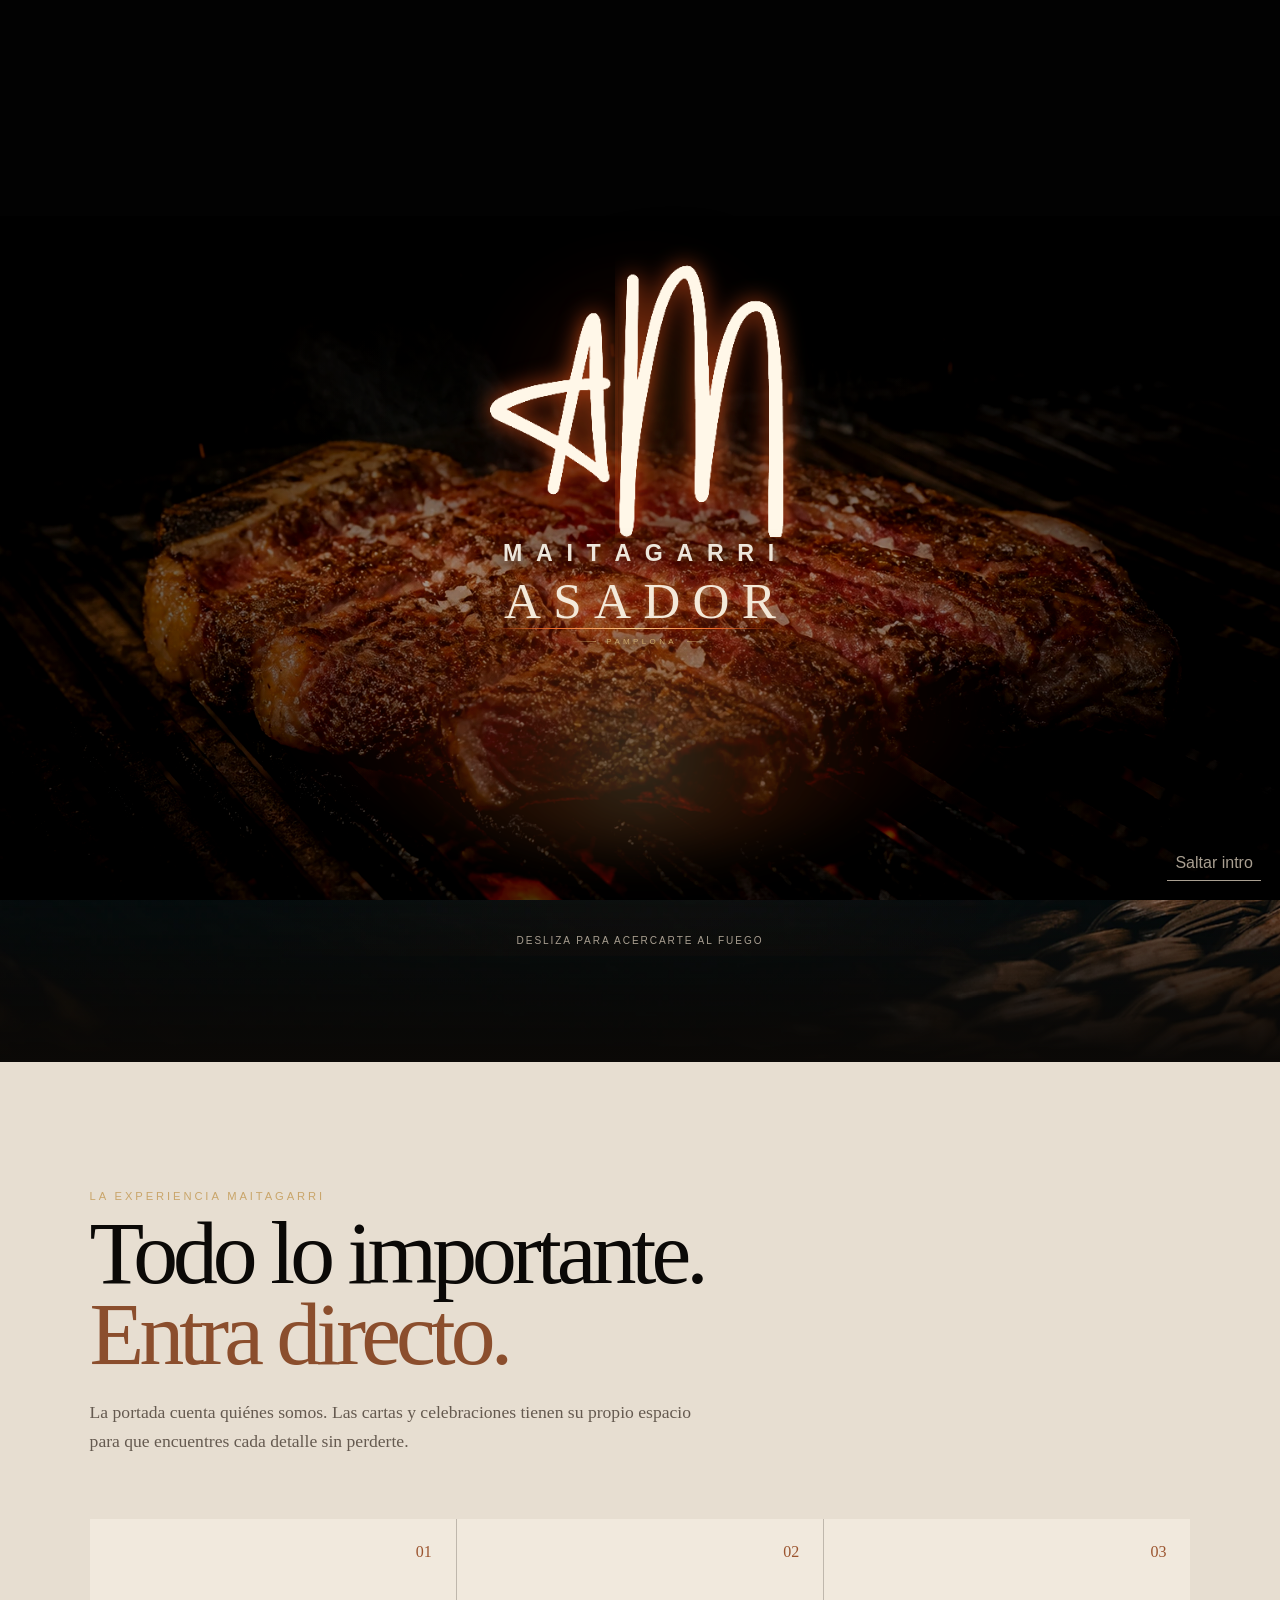
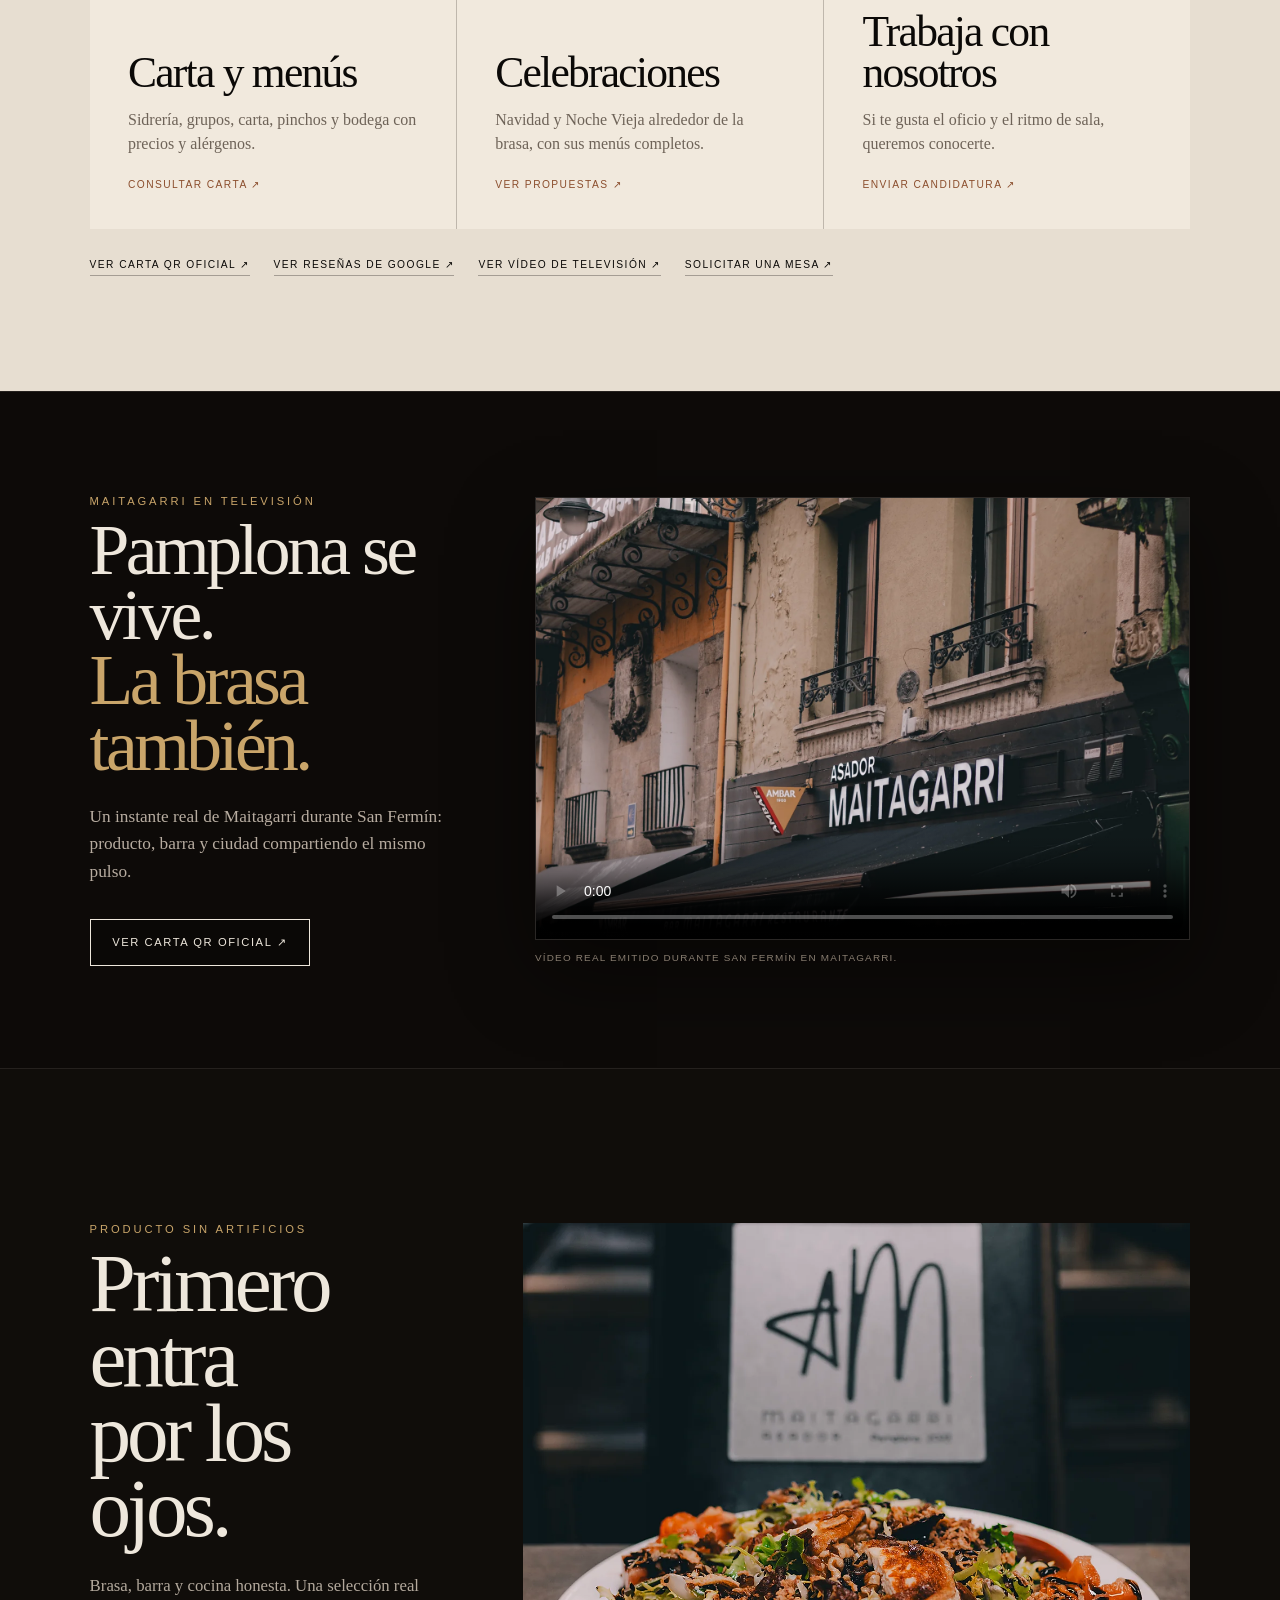
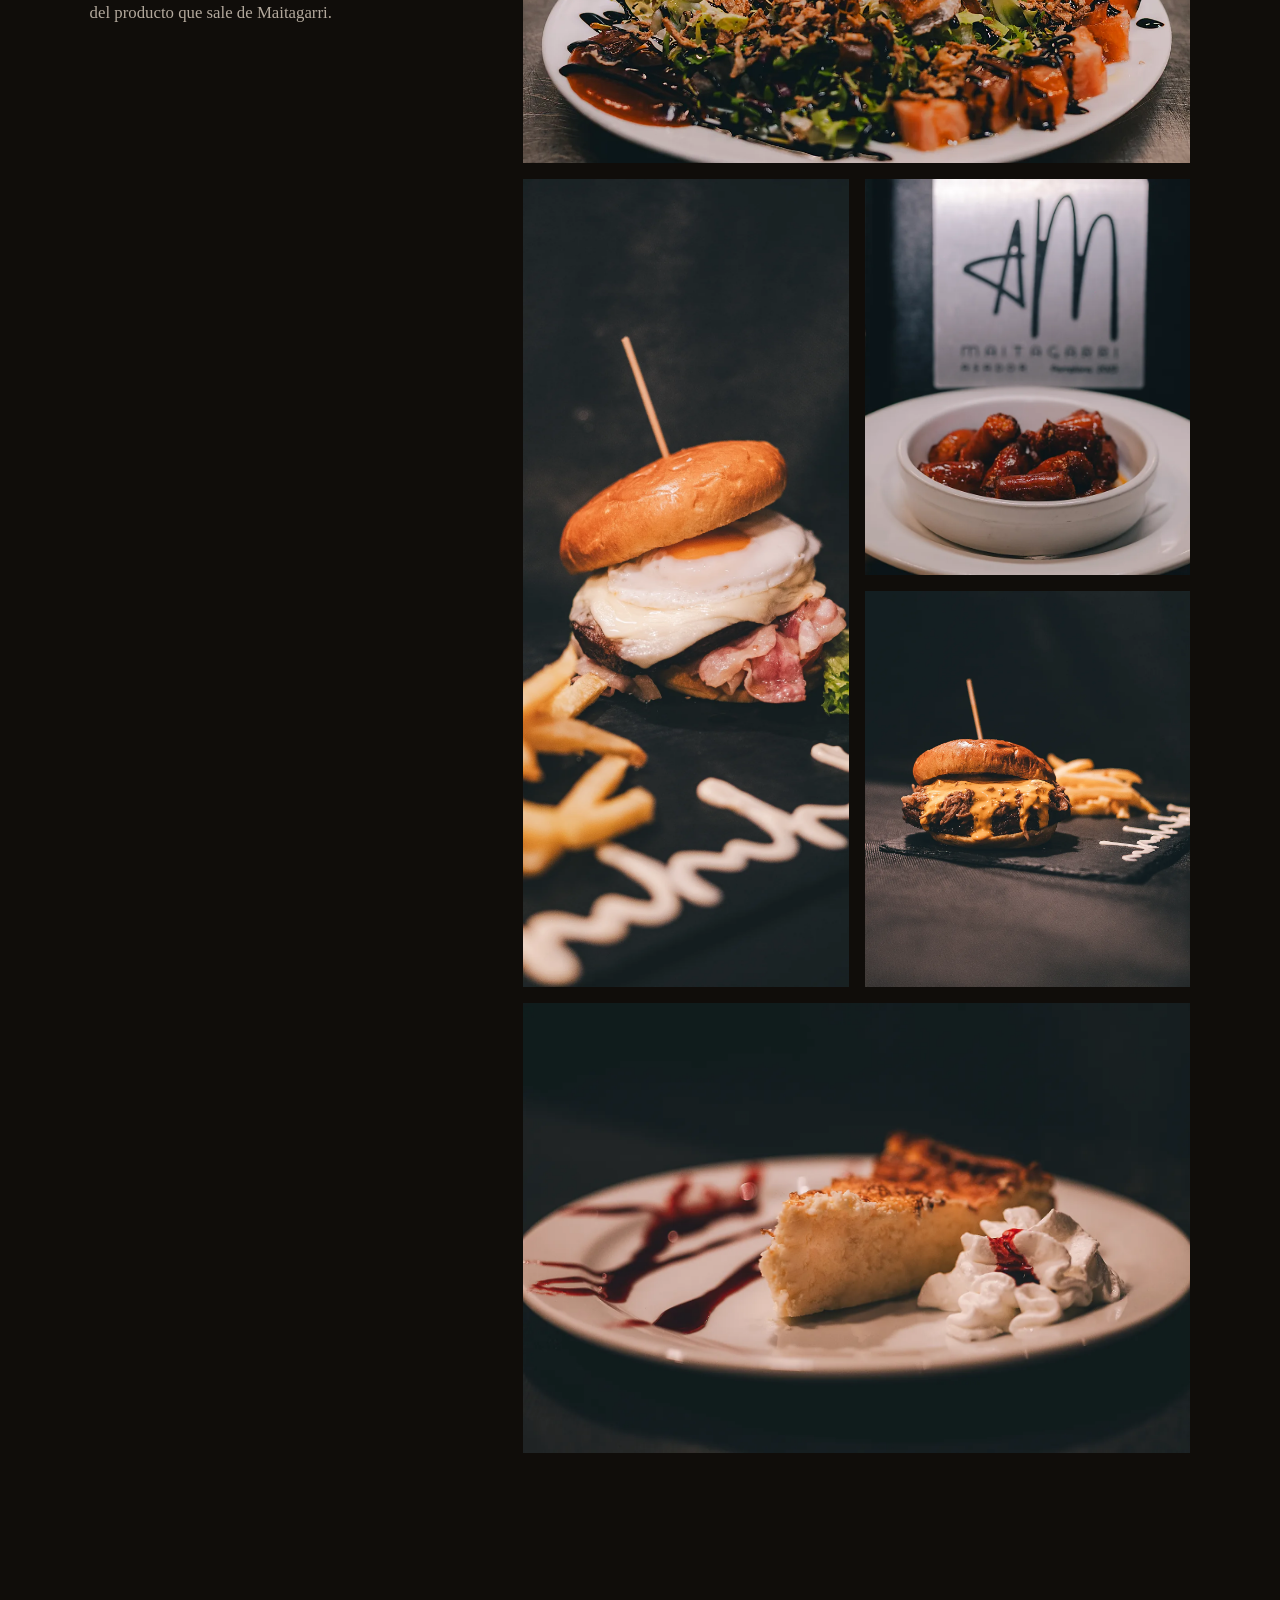
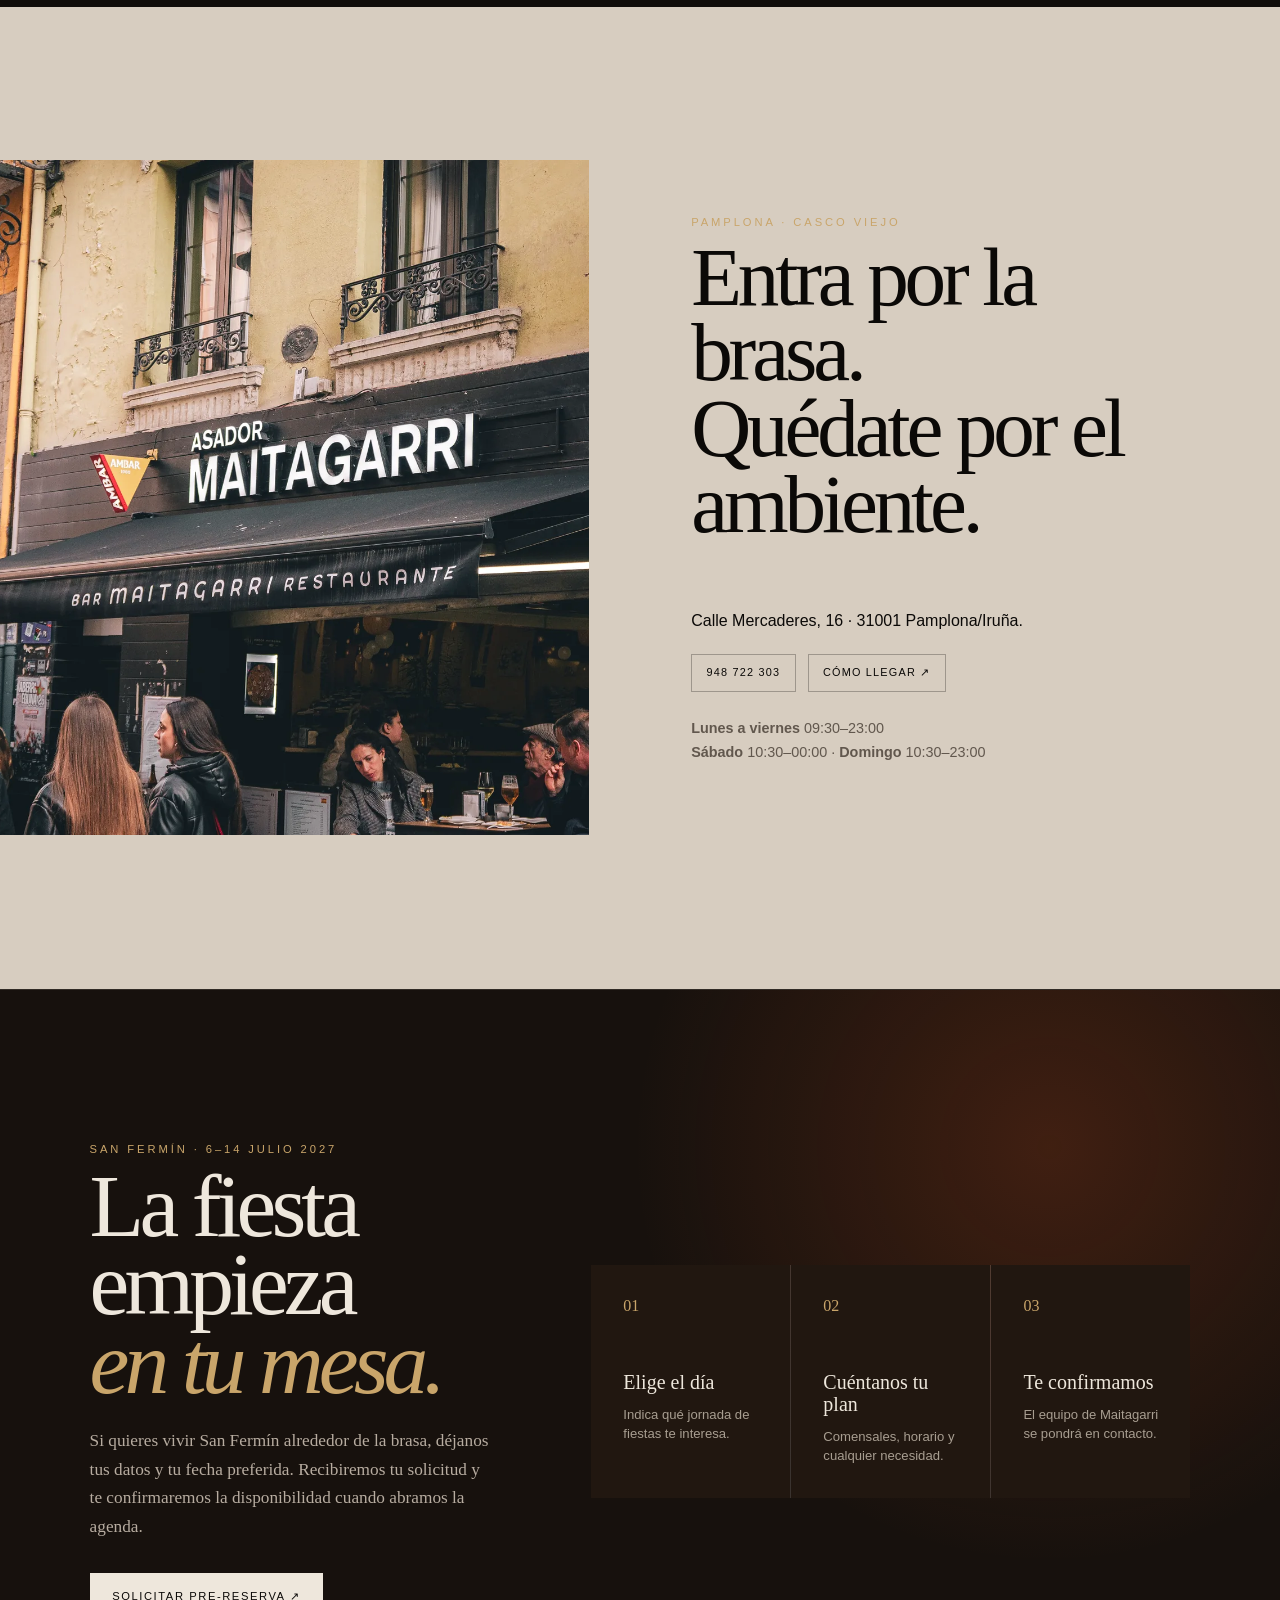
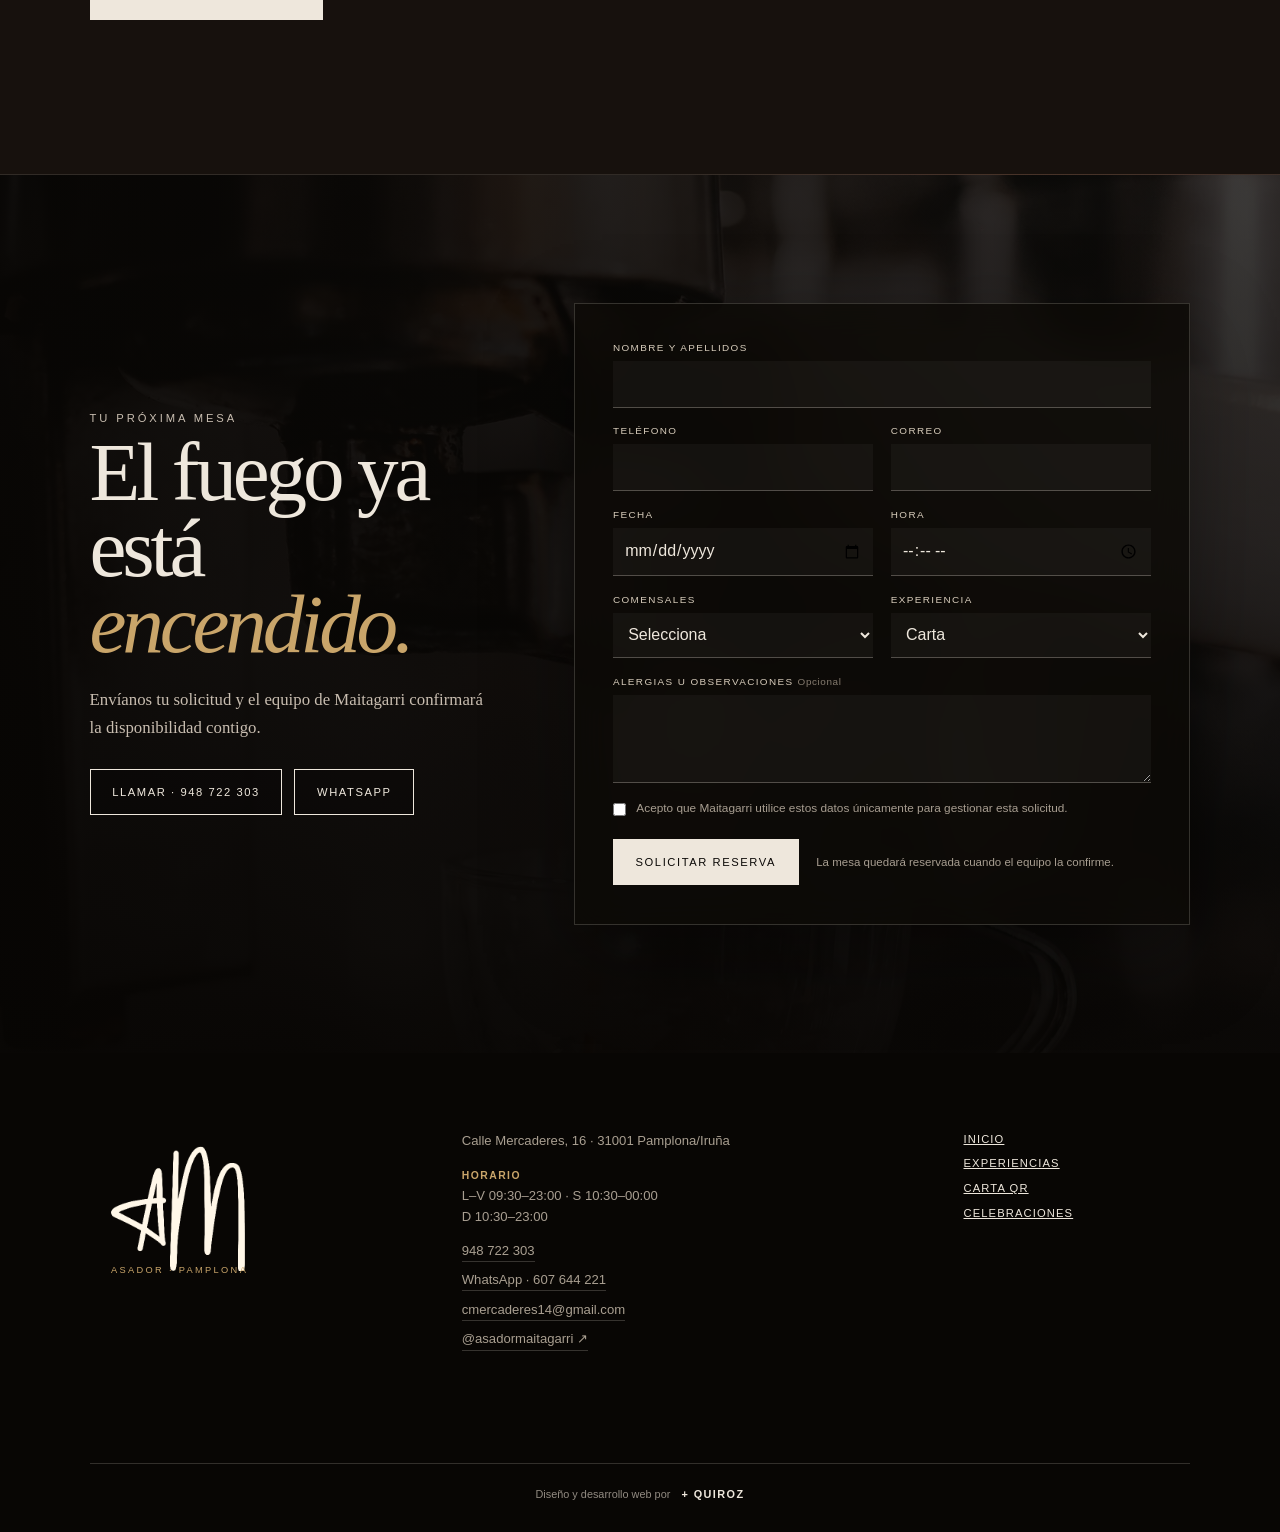
==== index.html @ 5273802a "Reordenar galeria de platos para abrir con ensalada" ====
<!doctype html>
<html lang="es">
<head>
  <meta charset="UTF-8">
  <meta name="viewport" content="width=device-width, initial-scale=1.0">
  <meta name="theme-color" content="#0b0907">
  <meta name="description" content="Maitagarri Asador en Pamplona. Fuego, producto, pinchos y ambiente en una experiencia gastronómica auténtica.">
  <meta name="robots" content="index,follow">
  <meta property="og:type" content="website">
  <meta property="og:title" content="Maitagarri Asador | Fuego y producto en Pamplona">
  <meta property="og:description" content="Fuego. Producto. Maitagarri.">
  <meta property="og:url" content="https://melodic-croquembouche-19fdee.netlify.app/">
  <meta property="og:image" content="https://melodic-croquembouche-19fdee.netlify.app/assets/web/hero-chuleton-real.webp">
  <meta property="og:image:alt" content="Chuletón de Maitagarri sobre parrilla de carbón">
  <meta property="og:locale" content="es_ES">
  <meta name="twitter:card" content="summary_large_image">
  <meta name="twitter:title" content="Maitagarri Asador | Fuego y producto en Pamplona">
  <meta name="twitter:description" content="Asador Maitagarri en Pamplona: carne a la brasa, pinchos, carta y reservas.">
  <meta name="twitter:image" content="https://melodic-croquembouche-19fdee.netlify.app/assets/web/hero-chuleton-real.webp">
  <link rel="canonical" href="https://melodic-croquembouche-19fdee.netlify.app/">
  <title>Maitagarri Asador | Fuego y producto en Pamplona</title>
  <link rel="icon" href="assets/brand/maitagarri-am-original.png" type="image/png">
  <link rel="preload" href="assets/web/hero-chuleton-real.webp" as="image" type="image/webp" fetchpriority="high">
  <link rel="stylesheet" href="styles.css?v=26">
  <script type="application/ld+json">
  {"@context":"https://schema.org","@graph":[
    {"@type":"Restaurant","@id":"https://melodic-croquembouche-19fdee.netlify.app/#restaurant","name":"Asador Maitagarri","alternateName":"Maitagarri","image":["https://melodic-croquembouche-19fdee.netlify.app/assets/web/hero-chuleton-real.webp","https://melodic-croquembouche-19fdee.netlify.app/assets/web/fachada.webp"],"url":"https://melodic-croquembouche-19fdee.netlify.app/","telephone":"+34948722303","email":"cmercaderes14@gmail.com","priceRange":"€€","servesCuisine":["Cocina a la brasa","Cocina navarra","Pinchos","Tapas y raciones"],"menu":"https://melodic-croquembouche-19fdee.netlify.app/carta.html","address":{"@type":"PostalAddress","streetAddress":"Calle Mercaderes, 16","postalCode":"31001","addressLocality":"Pamplona","addressRegion":"Navarra","addressCountry":"ES"},"geo":{"@type":"GeoCoordinates","latitude":42.81865,"longitude":-1.64277},"hasMap":"https://www.google.com/maps/search/?api=1&query=Asador+Maitagarri+Calle+Mercaderes+16+Pamplona","sameAs":["https://www.instagram.com/asadormaitagarri/","https://www.google.com/maps/search/?api=1&query=Asador+Maitagarri+Calle+Mercaderes+16+Pamplona"],"openingHoursSpecification":[{"@type":"OpeningHoursSpecification","dayOfWeek":["Monday","Tuesday","Wednesday","Thursday","Friday"],"opens":"09:30","closes":"23:00"},{"@type":"OpeningHoursSpecification","dayOfWeek":"Saturday","opens":"10:30","closes":"00:00"},{"@type":"OpeningHoursSpecification","dayOfWeek":"Sunday","opens":"10:30","closes":"23:00"}]},
    {"@type":"WebSite","@id":"https://melodic-croquembouche-19fdee.netlify.app/#website","url":"https://melodic-croquembouche-19fdee.netlify.app/","name":"Maitagarri Asador","inLanguage":"es-ES","publisher":{"@id":"https://melodic-croquembouche-19fdee.netlify.app/#restaurant"}}
  ]}
  </script>
</head>
<body>
  <a class="skip-link" href="#contenido">Saltar al contenido</a>
  <div class="intro" aria-label="Introducción de Maitagarri">
    <div class="intro-grill-photo" aria-hidden="true"></div><div class="intro-heat" aria-hidden="true"></div><div class="intro-smoke" aria-hidden="true"></div><div class="intro-sparks" aria-hidden="true"></div>
    <div class="intro-fire" aria-hidden="true"><i></i><i></i><i></i><i></i><i></i></div>
    <div class="intro-brand" aria-hidden="true">
      <div class="intro-letter-stage"><img class="intro-letter intro-letter-a" src="assets/brand/maitagarri-a-original.png?v=3" alt="" width="176" height="336"><img class="intro-letter intro-letter-m" src="assets/brand/maitagarri-m-original.png?v=3" alt="" width="232" height="360"><span class="intro-letter-glow"></span></div>
      <div class="intro-independent-word"><span>M</span><span>A</span><span>I</span><span>T</span><span>A</span><span>G</span><span>A</span><span>R</span><span>R</span><span>I</span></div>
      <div class="intro-asador-lockup"><strong>ASADOR</strong><span><i></i>PAMPLONA<i></i></span></div>
    </div>
    <button class="intro-skip" type="button">Saltar intro</button>
  </div>
  <header class="site-header">
    <a class="brand" href="#inicio" aria-label="Maitagarri Asador, volver al inicio"><span class="brand-signature"><img src="assets/brand/maitagarri-am-original.png?v=3" alt="Maitagarri"><small>ASADOR · PAMPLONA</small></span></a>
    <button class="menu-toggle" type="button" aria-expanded="false" aria-controls="nav">Menú</button>
    <nav id="nav" aria-label="Navegación principal">
      <a href="#experiencias">Experiencias</a><a href="carta.html">Carta</a><a href="celebraciones.html">Celebraciones</a><a href="trabaja-con-nosotros.html">Trabaja con nosotros</a><a class="nav-cta" href="#reserva">Reservar</a>
    </nav>
  </header>
  <main id="contenido">
    <section class="hero" id="inicio" aria-labelledby="hero-title">
      <div class="hero-atmosphere" data-depth="1"></div><div class="embers" aria-hidden="true"></div>
      <div class="hero-scene" data-depth="2"><img src="assets/web/hero-chuleton-real.webp" alt="Chuletón real de Maitagarri servido con patatas" width="2400" height="1600" fetchpriority="high"></div>
      <canvas class="fire-canvas" aria-hidden="true"></canvas><div class="heat-haze" aria-hidden="true"></div>
      <div class="smoke smoke-back" aria-hidden="true"></div>
      <div class="hero-copy"><p class="eyebrow">Asador · Pamplona</p><h1 id="hero-title">Asador Maitagarri.<br><em>Fuego y producto.</em></h1><p class="hero-description">Carne a la brasa, pinchos y producto navarro en el Casco Viejo de Pamplona.</p><div class="hero-actions"><a class="button button-solid" href="#experiencias">Ver experiencias</a><a class="button button-ghost" href="#reserva">Reservar</a></div></div>
      <p class="scroll-cue">Desliza para acercarte al fuego</p>
    </section>


    <section class="experience-hub section" id="experiencias" aria-labelledby="experiences-title"><div class="section-heading"><p class="kicker">La experiencia Maitagarri</p><h2 id="experiences-title">Todo lo importante.<br><span>Entra directo.</span></h2><p>La portada cuenta quiénes somos. Las cartas y celebraciones tienen su propio espacio para que encuentres cada detalle sin perderte.</p></div><div class="hub-grid"><a class="hub-card" href="carta.html"><span class="hub-number">01</span><h3>Carta y menús</h3><p>Sidrería, grupos, carta, pinchos y bodega con precios y alérgenos.</p><span class="hub-link">Consultar carta ↗</span></a><a class="hub-card" id="celebraciones" href="celebraciones.html"><span class="hub-number">02</span><h3>Celebraciones</h3><p>Navidad y Noche Vieja alrededor de la brasa, con sus menús completos.</p><span class="hub-link">Ver propuestas ↗</span></a><a class="hub-card" href="trabaja-con-nosotros.html"><span class="hub-number">03</span><h3>Trabaja con nosotros</h3><p>Si te gusta el oficio y el ritmo de sala, queremos conocerte.</p><span class="hub-link">Enviar candidatura ↗</span></a></div><div class="hub-foot"><a href="https://quirozstudio.github.io/maitagarri.sanfermin/#menu" target="_blank" rel="noopener noreferrer">Ver carta QR oficial ↗</a><a href="https://www.google.com/search?q=Asador+Maitagarri+Pamplona+rese%C3%B1as" target="_blank" rel="noopener noreferrer">Ver reseñas de Google ↗</a><a href="#television">Ver vídeo de televisión ↗</a><a href="#reserva">Solicitar una mesa ↗</a></div></section>

    <section class="sanfermin-film compact-film section" id="television" aria-labelledby="film-title"><div class="film-copy"><p class="kicker">Maitagarri en televisión</p><h2 id="film-title">Pamplona se vive.<br><span>La brasa también.</span></h2><p>Un instante real de Maitagarri durante San Fermín: producto, barra y ciudad compartiendo el mismo pulso.</p><a class="button button-ghost" href="https://quirozstudio.github.io/maitagarri.sanfermin/#menu" target="_blank" rel="noopener noreferrer">Ver carta QR oficial ↗</a></div><figure class="film-frame"><video controls playsinline preload="metadata" poster="assets/web/maitagarri-sign.webp"><source src="assets/video/san-fermin-ambiente.mp4" type="video/mp4">Tu navegador no puede reproducir este vídeo.</video><figcaption>Vídeo real emitido durante San Fermín en Maitagarri.</figcaption></figure></section>

    <section class="product-story section" aria-labelledby="product-title"><div class="product-story-heading"><p class="kicker">Producto sin artificios</p><h2 id="product-title">Primero entra<br>por los ojos.</h2><p>Brasa, barra y cocina honesta. Una selección real del producto que sale de Maitagarri.</p></div><div class="product-mosaic"><figure class="product-main"><img src="assets/web/product-salad.webp" alt="Ensalada completa de la carta de Maitagarri" loading="lazy" width="1500" height="1000"></figure><figure class="product-portrait"><img src="assets/web/dish-burger-egg.webp" alt="Hamburguesa con huevo y patatas de Maitagarri" loading="lazy" width="1200" height="1800"></figure><figure><img src="assets/web/product-chistorra.webp" alt="Chistorra servida en plato de Maitagarri" loading="lazy" width="1500" height="1000"></figure><figure><img src="assets/web/product-burger.webp" alt="Hamburguesa de Maitagarri sobre pizarra" loading="lazy" width="1200" height="1800"></figure><figure class="product-wide"><img src="assets/web/product-cheesecake.webp" alt="Tarta de queso de Maitagarri" loading="lazy" width="1500" height="1000"></figure></div></section>


    <section class="location section"><div class="location-photo"><img src="assets/web/fachada.webp" alt="Fachada de Maitagarri Asador en Pamplona" loading="lazy" width="1800" height="1200"></div><div class="location-copy"><p class="kicker">Pamplona · Casco Viejo</p><h2>Entra por la brasa.<br>Quédate por el ambiente.</h2><p>Calle Mercaderes, 16 · 31001 Pamplona/Iruña.</p><div class="location-links"><a href="tel:+34948722303">948 722 303</a><a href="https://www.google.com/maps/search/?api=1&query=Asador+Maitagarri+Calle+Mercaderes+16+Pamplona" target="_blank" rel="noopener noreferrer">Cómo llegar ↗</a></div><p class="location-hours"><strong>Lunes a viernes</strong> 09:30–23:00<br><strong>Sábado</strong> 10:30–00:00 · <strong>Domingo</strong> 10:30–23:00</p></div></section>

    <section class="sanfermin-booking section" id="san-fermin-2027" aria-labelledby="sanfermin-booking-title"><div class="sanfermin-booking-copy"><p class="kicker">San Fermín · 6–14 julio 2027</p><h2 id="sanfermin-booking-title">La fiesta empieza<br><em>en tu mesa.</em></h2><p>Si quieres vivir San Fermín alrededor de la brasa, déjanos tus datos y tu fecha preferida. Recibiremos tu solicitud y te confirmaremos la disponibilidad cuando abramos la agenda.</p><a class="button button-solid" href="#reserva" data-booking-experience="San Fermín 2027">Solicitar pre-reserva ↗</a></div><div class="sanfermin-booking-details" aria-label="Información de la pre-reserva de San Fermín 2027"><div><span>01</span><strong>Elige el día</strong><p>Indica qué jornada de fiestas te interesa.</p></div><div><span>02</span><strong>Cuéntanos tu plan</strong><p>Comensales, horario y cualquier necesidad.</p></div><div><span>03</span><strong>Te confirmamos</strong><p>El equipo de Maitagarri se pondrá en contacto.</p></div></div></section>

    <section class="reserve" id="reserva" aria-labelledby="reserve-title" data-photo-credit>
      <div class="reserve-bg"></div>
      <div class="reserve-layout">
        <div class="reserve-content">
          <p class="kicker">Tu próxima mesa</p>
          <h2 id="reserve-title">El fuego ya está<br><em>encendido.</em></h2>
          <p>Envíanos tu solicitud y el equipo de Maitagarri confirmará la disponibilidad contigo.</p>
          <div class="reserve-actions"><a class="button button-ghost" href="tel:+34948722303">Llamar · 948 722 303</a><a class="button button-ghost" href="https://wa.me/34607644221" target="_blank" rel="noopener noreferrer">WhatsApp</a></div>
        </div>
        <form class="reservation-form" name="reservas" method="POST" data-netlify="true" aria-label="Solicitud de reserva">
          <input type="hidden" name="form-name" value="reservas">
          <input type="hidden" name="subject" value="Nueva solicitud de reserva — Maitagarri">
          <div class="form-field form-field-wide"><label for="reservation-name">Nombre y apellidos</label><input id="reservation-name" name="nombre" type="text" autocomplete="name" required></div>
          <div class="form-field"><label for="reservation-phone">Teléfono</label><input id="reservation-phone" name="telefono" type="tel" inputmode="tel" autocomplete="tel" required></div>
          <div class="form-field"><label for="reservation-email">Correo</label><input id="reservation-email" name="email" type="email" autocomplete="email" required></div>
          <div class="form-field"><label for="reservation-date">Fecha</label><input id="reservation-date" name="fecha" type="date" required></div>
          <div class="form-field"><label for="reservation-time">Hora</label><input id="reservation-time" name="hora" type="time" step="900" required></div>
          <div class="form-field"><label for="reservation-guests">Comensales</label><select id="reservation-guests" name="comensales" required><option value="" selected disabled>Selecciona</option><option>1</option><option>2</option><option>3</option><option>4</option><option>5</option><option>6</option><option>7</option><option>8</option><option>9</option><option>10</option><option value="Más de 10">Más de 10</option></select></div>
          <div class="form-field"><label for="reservation-experience">Experiencia</label><select id="reservation-experience" name="experiencia"><option value="Carta">Carta</option><option value="Menú Sidrería 2026">Menú Sidrería</option><option value="Menú de Grupos 2026">Menú de Grupos</option><option value="San Fermín 2027">San Fermín 2027</option></select></div>
          <div class="form-field form-field-wide"><label for="reservation-notes">Alergias u observaciones <span>Opcional</span></label><textarea id="reservation-notes" name="observaciones" rows="3"></textarea></div>
          <label class="form-consent form-field-wide"><input type="checkbox" name="privacidad" value="Aceptada" required><span>Acepto que Maitagarri utilice estos datos únicamente para gestionar esta solicitud.</span></label>
          <div class="form-submit form-field-wide"><button class="button button-solid" type="submit">Solicitar reserva</button><p class="form-status" role="status" aria-live="polite">La mesa quedará reservada cuando el equipo la confirme.</p></div>
        </form>
      </div>
    </section>
  </main>
  <footer id="contacto"><div class="footer-brand"><img src="assets/brand/maitagarri-am-original.png" alt="Maitagarri" class="footer-logo"><span>ASADOR · PAMPLONA</span></div><div class="footer-contact"><p>Calle Mercaderes, 16 · 31001 Pamplona/Iruña</p><p class="footer-hours"><strong>Horario</strong><br>L–V 09:30–23:00 · S 10:30–00:00<br>D 10:30–23:00</p><a href="tel:+34948722303">948 722 303</a><a href="https://wa.me/34607644221" target="_blank" rel="noopener noreferrer">WhatsApp · 607 644 221</a><a href="mailto:cmercaderes14@gmail.com">cmercaderes14@gmail.com</a><a href="https://www.instagram.com/asadormaitagarri/" target="_blank" rel="noopener noreferrer">@asadormaitagarri ↗</a></div><nav aria-label="Enlaces del pie"><a href="#inicio">Inicio</a><a href="#experiencias">Experiencias</a><a href="https://quirozstudio.github.io/maitagarri.sanfermin/#menu" target="_blank" rel="noopener noreferrer">Carta QR</a><a href="#celebraciones">Celebraciones</a></nav><a class="quiroz-signature" href="https://quirozstudio.es" target="_blank" rel="noopener noreferrer" aria-label="Diseño y desarrollo web por Quiroz, visitar quirozstudio.es"><span>Diseño y desarrollo web por</span><strong>+ QUIROZ</strong></a></footer>
  <div class="quick-actions" aria-label="Acción rápida"><a class="quick-action quick-reserve" href="tel:+34948722303" aria-label="Reservar llamando a Maitagarri">Reservar</a></div>
  <script src="script.js?v=14" defer></script>
</body>
</html>
---- styles.css ----
:root{--ink:#0b0907;--paper:#eee7dc;--ember:#e45722;--gold:#c9a56a;--muted:#a99f91;--line:rgba(238,231,220,.18)}*{box-sizing:border-box}html{scroll-behavior:smooth;background:var(--ink)}body{margin:0;background:var(--ink);color:var(--paper);font-family:Arial,Helvetica,sans-serif;overflow-x:hidden}body.intro-active{overflow:hidden}a{color:inherit}img{display:block;max-width:100%}.skip-link{position:fixed;left:1rem;top:-5rem;z-index:1000;background:var(--paper);color:var(--ink);padding:.8rem 1rem}.skip-link:focus{top:1rem}.intro{position:fixed;inset:0;z-index:999;background:#030201;display:grid;place-items:center;transition:opacity .65s ease,visibility .65s}.intro.done{opacity:0;visibility:hidden}.intro-logo{width:min(280px,54vw);color:var(--paper);filter:drop-shadow(0 0 24px rgba(228,87,34,.34));opacity:0;transform:scale(.94);animation:introLogo 2.3s .45s ease forwards}.intro-ember{position:absolute;width:6px;height:6px;border-radius:50%;background:#ffb14a;box-shadow:0 0 20px 8px #e45722,0 0 90px 35px rgba(228,87,34,.24);animation:ember 2.8s ease forwards}.intro-smoke{position:absolute;width:60vw;height:40vh;background:radial-gradient(ellipse,rgba(210,205,195,.14),transparent 68%);filter:blur(40px);transform:translateY(34%);animation:smokeIntro 3s ease forwards}.intro-skip{position:absolute;right:1.2rem;bottom:1.2rem;border:0;border-bottom:1px solid var(--muted);background:none;color:var(--muted);padding:.5rem;font:inherit;cursor:pointer}.site-header{position:fixed;z-index:100;inset:0 0 auto;display:flex;justify-content:space-between;align-items:center;padding:1.1rem clamp(1rem,4vw,4rem);transition:background .35s,backdrop-filter .35s}.site-header.scrolled{background:rgba(11,9,7,.78);backdrop-filter:blur(16px);border-bottom:1px solid var(--line)}.brand{width:112px;color:var(--paper)}.brand img{width:100%}.site-header nav{display:flex;align-items:center;gap:clamp(1rem,3vw,2.8rem);font-size:.75rem;letter-spacing:.13em;text-transform:uppercase}.site-header nav a{text-decoration:none}.nav-cta{border:1px solid var(--paper);padding:.72rem 1rem}.menu-toggle{display:none;background:none;border:1px solid var(--line);color:var(--paper);padding:.65rem .8rem}.hero{height:118svh;min-height:760px;position:relative;overflow:hidden;background:radial-gradient(circle at 61% 52%,#3b160b 0,#120b08 27%,#050403 66%)}.hero:after{content:"";position:absolute;inset:0;background:linear-gradient(90deg,rgba(4,3,2,.88) 0,rgba(4,3,2,.25) 47%,rgba(4,3,2,.54)),linear-gradient(0deg,var(--ink),transparent 25%);z-index:8}.hero-atmosphere{position:absolute;inset:-10%;background:radial-gradient(circle at 62% 61%,rgba(255,88,23,.32),transparent 23%);animation:breathe 4s ease-in-out infinite}.grill{position:absolute;z-index:2;left:36%;top:52%;width:78%;height:30%;transform:perspective(700px) rotateX(66deg) rotateZ(-7deg);background:repeating-linear-gradient(90deg,transparent 0 30px,rgba(90,86,78,.72) 31px 37px,transparent 38px 67px);filter:drop-shadow(0 12px 9px #000)}.steak-wrap{position:absolute;z-index:5;width:min(68vw,980px);left:43%;top:43%;transform:translate(-10%,-10%) rotate(-3deg);filter:drop-shadow(0 50px 40px rgba(0,0,0,.78));will-change:transform}.steak-wrap img{width:100%;position:relative;z-index:2}.steak-glow{position:absolute;inset:20% 10% 10%;background:#e84716;filter:blur(60px);opacity:.42}.smoke{position:absolute;z-index:4;width:60vw;height:50vh;border-radius:50%;filter:blur(55px);opacity:.23;background:radial-gradient(ellipse,rgba(210,203,190,.65),transparent 64%);animation:smoke 9s ease-in-out infinite}.smoke-back{left:28%;top:18%}.smoke-front{z-index:7;right:-12%;bottom:10%;animation-delay:-4s}.embers{position:absolute;z-index:6;inset:20% 0 0 42%;background-image:radial-gradient(circle,#ffbe66 0 1px,transparent 2px),radial-gradient(circle,#e45722 0 2px,transparent 3px);background-size:83px 91px,127px 143px;animation:sparks 5s linear infinite;mask-image:linear-gradient(transparent,#000 28%,transparent 90%)}.hero-copy{position:absolute;z-index:10;left:clamp(1.2rem,7vw,7rem);top:29%;max-width:520px}.eyebrow,.kicker{font-size:.7rem;letter-spacing:.26em;text-transform:uppercase;color:var(--gold)}h1,h2,h3,p{margin-top:0}h1,h2{font-family:Georgia,'Times New Roman',serif;font-weight:400}h1{font-size:clamp(3.8rem,7.5vw,7.8rem);line-height:.82;letter-spacing:-.055em;margin:.7rem 0 2rem}h1 em,h2 em{color:var(--gold);font-weight:400}.hero-actions{display:flex;gap:.8rem}.button{display:inline-flex;text-decoration:none;text-transform:uppercase;letter-spacing:.14em;font-size:.7rem;padding:1rem 1.35rem;border:1px solid var(--paper);transition:.25s}.button:hover,.button:focus-visible{transform:translateY(-2px);box-shadow:0 10px 25px rgba(0,0,0,.28)}.button-solid{background:var(--paper);color:var(--ink)}.button-ghost{background:rgba(0,0,0,.2)}.scroll-cue{position:absolute;z-index:10;bottom:10%;left:50%;transform:translateX(-50%);font-size:.63rem;letter-spacing:.19em;text-transform:uppercase;color:var(--muted)}.section{padding:clamp(6rem,12vw,11rem) clamp(1.2rem,7vw,7rem)}.manifesto{background:var(--paper);color:var(--ink)}.manifesto>h2,.section-heading h2,.people-intro h2{font-size:clamp(3rem,7vw,7rem);line-height:.93;letter-spacing:-.055em}.manifesto>h2 span{color:#7c7165}.manifesto-grid{display:grid;grid-template-columns:1fr 1fr;gap:12vw;align-items:end;margin-top:6rem}.manifesto-grid>p{font:clamp(1.3rem,2.3vw,2.2rem)/1.45 Georgia,serif}.manifesto figure{margin:0 0 -17rem}.manifesto figure img{width:100%;height:55vh;object-fit:cover}.manifesto figcaption{font-size:.65rem;letter-spacing:.18em;text-transform:uppercase;margin-top:.7rem}.experiences{padding-top:20rem;background:#15110e}.section-heading{max-width:850px}.experience-panels{display:flex;height:68vh;min-height:520px;gap:.65rem;margin-top:5rem}.experience{position:relative;flex:1;overflow:hidden;cursor:pointer;padding:1.5rem;display:flex;align-items:flex-end;background:linear-gradient(0deg,rgba(0,0,0,.88),rgba(0,0,0,.05)),var(--image) center/cover;transition:flex .65s cubic-bezier(.2,.7,.1,1);isolation:isolate}.experience:before{content:"";position:absolute;inset:0;background:#120e0a;opacity:.5;transition:.4s;z-index:-1}.experience.active,.experience:hover,.experience:focus{flex:2.4}.experience.active:before,.experience:hover:before,.experience:focus:before{opacity:.05}.experience-number{position:absolute;top:1.3rem;right:1.3rem;color:var(--gold);font:1rem Georgia}.experience-copy{max-width:390px}.experience h3{font:clamp(2.3rem,4vw,4.6rem)/1 Georgia;margin:0 0 .8rem}.experience p,.experience a{opacity:0;transform:translateY(10px);transition:.4s .1s;pointer-events:none}.experience.active p,.experience.active a,.experience:hover p,.experience:hover a,.experience:focus p,.experience:focus a{opacity:1;transform:none;pointer-events:auto}.experience a{text-transform:uppercase;font-size:.65rem;letter-spacing:.16em}.review-slot{padding:clamp(5rem,10vw,9rem) max(7vw,1.2rem);background:#0c0a08;border-block:1px solid var(--line)}.review-slot span{color:var(--gold);font-size:.65rem;letter-spacing:.18em;text-transform:uppercase}.review-slot p{max-width:1000px;font:clamp(2rem,4.8vw,5rem)/1.1 Georgia;color:#8e867b;margin:1.5rem 0 0}.menu-preview{display:grid;grid-template-columns:1.1fr .9fr;gap:8vw;align-items:center;background:#ddd3c5;color:var(--ink)}.menu-image{margin-left:-7vw}.menu-image img{height:76vh;width:100%;object-fit:cover}.menu-content h2,.pinchos h2,.location h2,.reserve h2{font-size:clamp(3.3rem,6.5vw,7rem);line-height:.91;letter-spacing:-.05em}.menu-content>p:not(.kicker){font:1.2rem/1.6 Georgia;max-width:600px}.menu-categories{display:flex;flex-wrap:wrap;gap:.7rem;margin:2rem 0}.menu-categories span{border:1px solid rgba(11,9,7,.25);padding:.7rem .9rem;font-size:.68rem;text-transform:uppercase;letter-spacing:.12em}.pending-note{font:italic .9rem/1.5 Arial!important;color:#6e6358}.pinchos{background:#e8dfd3;color:var(--ink);overflow:hidden}.pinchos-title{position:relative;z-index:2}.pincho-track{display:grid;grid-template-columns:1.2fr .48fr;gap:3vw;align-items:end;margin:4rem -2vw 0 8vw}.pincho-track figure{margin:0}.pincho-main img{height:65vh;width:100%;object-fit:cover}.pincho-human img{height:48vh;width:100%;object-fit:cover}.pincho-note{text-align:right;margin:1rem 3vw 0;font-size:.72rem;letter-spacing:.12em;text-transform:uppercase}.people{background:#15110e}.people-grid{display:grid;grid-template-columns:1fr 1fr;gap:1rem;margin-top:5rem}.people-grid figure{margin:0;overflow:hidden}.people-grid img{width:100%;height:70vh;object-fit:cover;transition:transform .8s}.people-grid figure:hover img{transform:scale(1.025)}.people-grid .wide{grid-column:1/-1}.people-grid .wide img{height:80vh}.location{display:grid;grid-template-columns:1fr 1fr;gap:8vw;align-items:center;background:#d7cdc0;color:var(--ink)}.location-photo{margin-left:-7vw}.location-photo img{width:100%;height:75vh;object-fit:cover}.reserve{min-height:90vh;position:relative;display:grid;place-items:center;text-align:center;overflow:hidden}.reserve-bg{position:absolute;inset:0;background:linear-gradient(rgba(8,6,4,.48),rgba(8,6,4,.9)),url('assets/web/familia.webp') center/cover;filter:saturate(.75)}.reserve-content{position:relative;z-index:2}.reserve-content p{color:#c8bdb0}.disabled{opacity:.7;cursor:not-allowed}.review-conversion{background:var(--paper);color:var(--ink)}footer{display:grid;grid-template-columns:1fr 1.4fr .7fr;gap:3rem;padding:5rem max(7vw,1.2rem) 2rem;background:#080604;align-items:start}.footer-logo{width:170px}.footer-logo+div{color:var(--muted);font-size:.85rem}footer nav{display:flex;flex-direction:column;gap:.8rem;font-size:.7rem;letter-spacing:.1em;text-transform:uppercase}.quiroz-signature{grid-column:1/-1;margin-top:4rem;padding-top:1.5rem;border-top:1px solid var(--line);display:flex;align-items:center;justify-content:center;gap:.7rem;text-decoration:none;color:#928b82;font-size:.68rem}.quiroz-signature strong{color:var(--paper);letter-spacing:.13em}:focus-visible{outline:2px solid #ffb14a;outline-offset:4px}@keyframes introLogo{35%{opacity:.15}65%,100%{opacity:1;transform:scale(1)}}@keyframes ember{0%{opacity:0;transform:translateY(50px)}35%{opacity:1}100%{opacity:.15;transform:translateY(-80px) scale(9)}}@keyframes smokeIntro{0%{opacity:0;transform:translateY(40%)}60%{opacity:.6}100%{opacity:0;transform:translateY(-20%) scale(1.6)}}@keyframes breathe{50%{opacity:.72;transform:scale(1.08)}}@keyframes smoke{50%{transform:translate(7%,-8%) scale(1.15);opacity:.16}}@keyframes sparks{to{background-position:15px -190px,-20px -240px}}
@media(max-width:760px){.site-header{padding:.9rem 1rem}.brand{width:88px}.menu-toggle{display:block}.site-header nav{position:absolute;top:100%;left:0;right:0;display:none;flex-direction:column;align-items:stretch;background:rgba(9,7,5,.96);padding:1.2rem}.site-header nav.open{display:flex}.hero{height:105svh;min-height:660px}.hero-copy{top:20%;left:1.2rem}.hero h1{font-size:clamp(3.7rem,18vw,5.5rem)}.steak-wrap{width:125vw;left:5%;top:54%;transform:rotate(-5deg)}.grill{left:-10%;top:62%;width:140%}.hero-actions{flex-wrap:wrap}.scroll-cue{bottom:4%;width:100%;text-align:center}.manifesto-grid,.menu-preview,.location{grid-template-columns:1fr}.manifesto-grid{gap:3rem;margin-top:3rem}.manifesto figure{margin:0 -1.2rem -11rem}.manifesto figure img{height:54vh}.experiences{padding-top:15rem}.experience-panels{height:auto;display:grid}.experience{min-height:55vh}.experience,.experience.active,.experience:hover,.experience:focus{flex:none}.experience p,.experience a{opacity:1;transform:none;pointer-events:auto}.menu-image,.location-photo{margin:0 -1.2rem}.menu-image img,.location-photo img{height:55vh}.pincho-track{display:flex;overflow-x:auto;scroll-snap-type:x mandatory;margin:3rem -1.2rem 0;padding:0 1.2rem}.pincho-track figure{min-width:84vw;scroll-snap-align:center}.pincho-main img,.pincho-human img{height:55vh}.people-grid{display:block}.people-grid figure{margin-bottom:1rem}.people-grid img,.people-grid .wide img{height:57vh}.location-copy{padding-top:2rem}footer{grid-template-columns:1fr}.quiroz-signature{grid-column:1;flex-wrap:wrap;margin-top:1rem}}
@media(prefers-reduced-motion:reduce){html{scroll-behavior:auto}*,*:before,*:after{animation-duration:.01ms!important;animation-iteration-count:1!important;transition-duration:.01ms!important}.intro{display:none}.steak-wrap{transform:rotate(-3deg)}.embers{display:none}}

/* Hero direction v2: producto centrado, limpio y con profundidad real */
.hero:after{background:linear-gradient(0deg,var(--ink) 0,transparent 22%),radial-gradient(circle at 50% 52%,transparent 24%,rgba(4,3,2,.22) 72%);pointer-events:none}
.hero-atmosphere{background:radial-gradient(ellipse at 50% 68%,rgba(255,93,24,.42),transparent 28%),radial-gradient(circle at 50% 52%,#32150b 0,#100a07 35%,#050403 70%)}
.grill{left:10%;top:57%;width:80%;height:26%;transform:perspective(700px) rotateX(67deg);background:repeating-linear-gradient(90deg,transparent 0 34px,rgba(125,115,99,.7) 35px 41px,transparent 42px 76px);filter:drop-shadow(0 18px 13px #000)}
.grill:after{content:"";position:absolute;inset:24% 8% -35%;background:radial-gradient(circle at 16% 50%,#ff9b37 0 2px,#9e260d 4px,#260b05 10px,transparent 13px),radial-gradient(circle at 42% 60%,#ffd07a 0 2px,#d33d12 5px,#2b0b05 12px,transparent 15px),radial-gradient(circle at 72% 45%,#ff8b2d 0 3px,#841d09 7px,#220906 14px,transparent 17px);background-size:58px 45px,76px 52px,91px 60px;filter:blur(1px) drop-shadow(0 0 13px #e84516);opacity:.92}
.steak-wrap{z-index:7;width:min(67vw,1040px);left:50%;top:48%;transform:translate(-50%,-37%) rotate(-1deg);filter:drop-shadow(0 52px 32px rgba(0,0,0,.82)) drop-shadow(0 8px 15px rgba(255,87,22,.18))}
.steak-wrap img{height:auto;filter:contrast(1.16) saturate(1.09) brightness(1.07)}
.steak-glow{inset:42% 12% 2%;background:#ff541d;filter:blur(48px);opacity:.62}
.smoke{z-index:4;width:45vw;height:42vh;filter:blur(48px);opacity:.2;pointer-events:none}
.smoke-back{left:27%;top:18%}.smoke-front{z-index:6;right:18%;bottom:17%;width:26vw;height:20vh;opacity:.09}
.embers{z-index:5;inset:22% 18% 18%;mask-image:linear-gradient(transparent,#000 40%,transparent 93%)}
.hero-copy{left:50%;top:13%;bottom:auto;max-width:1000px;width:90%;transform:translateX(-50%);text-align:center}.hero-copy h1{font-size:clamp(2.5rem,3.8vw,4rem);line-height:.9;margin:.35rem 0 1rem}.hero-copy h1 br{display:none}.hero-actions{justify-content:center}
@media(max-width:760px){.hero-copy{top:auto;bottom:5%;left:1.2rem;right:1.2rem;width:auto;max-width:none;transform:none;text-align:left}.hero-copy h1 br{display:block}.hero-actions{justify-content:flex-start}.hero h1{font-size:clamp(2.35rem,10.5vw,3.5rem);line-height:.86;margin-bottom:1rem}.hero-copy .eyebrow{font-size:.6rem}.steak-wrap{width:94vw;left:50%;top:39%;transform:translate(-50%,-42%) rotate(-2deg)}.grill{left:-20%;top:47%;width:140%}.smoke-back{left:5%;top:13%;width:90vw}.smoke-front{display:none}.scroll-cue{display:none}.hero:after{background:linear-gradient(0deg,var(--ink) 0,rgba(11,9,7,.93) 22%,transparent 48%),radial-gradient(circle at 50% 40%,transparent 22%,rgba(4,3,2,.2) 75%)}.hero-actions .button{padding:.85rem 1rem;font-size:.62rem}}
@media(prefers-reduced-motion:reduce){.steak-wrap{transform:translate(-50%,-37%) rotate(-1deg)}}

/* Hero v3: fotografía integrada, sin efecto de recorte */
.hero-scene{position:absolute;z-index:4;inset:0;overflow:hidden;transform:scale(1.035);transform-origin:center 58%;will-change:transform}
.hero-scene:after{content:"";position:absolute;inset:0;background:linear-gradient(180deg,rgba(3,2,1,.4) 0,transparent 29%,transparent 72%,rgba(3,2,1,.55) 100%),radial-gradient(circle at 50% 57%,transparent 35%,rgba(2,1,1,.26) 100%);pointer-events:none}
.hero-scene img{width:100%;height:100%;object-fit:cover;object-position:center 62%;filter:contrast(1.05) saturate(1.02)}
.hero .embers,.hero .grill,.hero .steak-wrap,.hero .smoke-front{display:none}
.hero .smoke-back{z-index:5;left:28%;top:9%;width:44vw;height:30vh;opacity:.1;mix-blend-mode:screen}
.hero:after{z-index:6;background:linear-gradient(0deg,var(--ink) 0,transparent 16%)}
.hero-copy{z-index:8}.site-header{z-index:100}
@media(max-width:760px){.hero-scene{inset:9% 0 auto;height:52vh;transform:scale(1.02);background:#050403}.hero-scene img{object-fit:contain;object-position:center}.hero-scene:after{background:linear-gradient(180deg,rgba(3,2,1,.2),transparent 25%,transparent 72%,rgba(3,2,1,.65))}.hero .smoke-back{top:10%;left:5%;width:90vw}.hero:after{background:linear-gradient(0deg,var(--ink) 0,rgba(11,9,7,.95) 23%,transparent 44%)}}
@media(max-width:760px){.hero-copy{top:52%;bottom:auto}}

/* Movimiento orgánico del fuego: siempre fuera del foco principal */
.fire-canvas{position:absolute;z-index:7;inset:0;width:100%;height:100%;pointer-events:none;mix-blend-mode:screen;opacity:.88}
.heat-haze{position:absolute;z-index:5;left:12%;right:12%;top:48%;height:26%;pointer-events:none;opacity:.16;background:repeating-linear-gradient(93deg,transparent 0 22px,rgba(255,144,65,.12) 25px,transparent 31px 52px);filter:blur(7px);mask-image:linear-gradient(transparent,#000 35%,transparent);animation:heatDrift 3.8s ease-in-out infinite alternate}
.hero .smoke-back{animation:smoke 8s ease-in-out infinite,smokePulse 4.8s ease-in-out infinite alternate}
@keyframes heatDrift{to{transform:translate3d(1.5%,-4%,0) skewX(-1.5deg);filter:blur(9px)}}
@keyframes smokePulse{to{opacity:.16;filter:blur(58px);transform:translate3d(4%,-7%,0) scale(1.08)}}
@media(max-width:760px){.fire-canvas{opacity:.7}.heat-haze{left:3%;right:3%;top:38%;height:18%;opacity:.1}}
@media(prefers-reduced-motion:reduce){.fire-canvas,.heat-haze{display:none}.hero .smoke-back{animation:none}}

/* Fotografía real remasterizada: se conserva el plato original */
.hero-scene img{object-position:center 58%;filter:contrast(1.025) saturate(1.01)}
@media(max-width:760px){.hero-scene img{object-fit:cover;object-position:63% center}}

/* Intro v2: el fuego dibuja la identidad */
.intro{background:radial-gradient(circle at 50% 58%,#1b0905 0,#080403 30%,#020202 68%);isolation:isolate}
.intro-brand{position:relative;z-index:4;width:min(440px,72vw);display:grid;justify-items:center;transform:translateY(-1vh)}
.intro-mark{width:min(310px,62vw);overflow:visible}.intro-strokes path{stroke-dasharray:1;stroke-dashoffset:1;animation:drawFire 1.25s cubic-bezier(.3,.65,.2,1) forwards}.intro-strokes path:nth-child(2){animation-delay:.18s}.intro-strokes path:nth-child(3){animation-delay:.38s}
.intro-word{display:flex;gap:clamp(.25rem,1vw,.72rem);margin-top:-.25rem;font-size:clamp(1.05rem,3vw,1.7rem);font-weight:700;letter-spacing:.1em}.intro-word span{opacity:0;transform:translateY(13px);color:#f4e2c4;text-shadow:0 0 16px rgba(255,112,34,.34);animation:letterForge .42s cubic-bezier(.2,.8,.2,1) forwards}.intro-word span:nth-child(1){animation-delay:1.08s}.intro-word span:nth-child(2){animation-delay:1.14s}.intro-word span:nth-child(3){animation-delay:1.2s}.intro-word span:nth-child(4){animation-delay:1.26s}.intro-word span:nth-child(5){animation-delay:1.32s}.intro-word span:nth-child(6){animation-delay:1.38s}.intro-word span:nth-child(7){animation-delay:1.44s}.intro-word span:nth-child(8){animation-delay:1.5s}.intro-word span:nth-child(9){animation-delay:1.56s}.intro-word span:nth-child(10){animation-delay:1.62s}
.intro-subline{display:flex;align-items:center;gap:.8rem;margin-top:.75rem;font-size:.56rem;letter-spacing:.32em;color:#c99b6a;opacity:0;animation:sublineIn .6s 1.72s ease forwards}.intro-subline i{display:block;width:28px;height:1px;background:linear-gradient(90deg,transparent,#e85827,transparent)}
.intro-heat{position:absolute;z-index:1;left:50%;top:55%;width:min(520px,90vw);height:min(360px,60vh);transform:translate(-50%,-50%) scale(.25);border-radius:50%;background:radial-gradient(circle,rgba(255,177,61,.36) 0,rgba(228,57,17,.18) 24%,transparent 68%);filter:blur(18px);animation:heatIgnite 2.7s ease-out forwards}
.intro-smoke{z-index:2;top:25%;width:min(700px,95vw);height:55vh;background:radial-gradient(ellipse,rgba(190,181,168,.14),transparent 67%);animation:introSmokeV2 3s ease-in-out forwards}
.intro-sparks{position:absolute;z-index:3;inset:0;overflow:hidden;pointer-events:none}.intro-sparks i{position:absolute;left:var(--x);bottom:34%;width:var(--size);height:calc(var(--size)*2.5);border-radius:50%;background:#ffc464;box-shadow:0 0 7px #f24b1f;opacity:0;animation:sparkRise 1.35s var(--delay) cubic-bezier(.2,.55,.2,1) forwards}
.intro-fire{position:absolute;z-index:2;left:8%;right:8%;bottom:-5%;height:42%;filter:blur(2px) saturate(1.2);opacity:0;animation:fireReveal .65s .12s ease-out forwards;pointer-events:none}.intro-fire:after{content:"";position:absolute;left:5%;right:5%;bottom:0;height:34%;background:radial-gradient(ellipse,rgba(255,97,18,.72),rgba(163,24,5,.18) 42%,transparent 72%);filter:blur(24px)}.intro-fire i{position:absolute;bottom:3%;left:calc(10% + var(--n,0)*13%);width:16%;height:78%;border-radius:50% 10% 48% 52%;transform-origin:50% 100%;background:radial-gradient(ellipse at 50% 82%,#fff2a6 0 7%,#ff9b28 25%,#e6380e 52%,transparent 73%);mix-blend-mode:screen;filter:blur(5px);animation:flameDance 1.05s ease-in-out infinite alternate}.intro-fire i:nth-child(1){--n:0;height:62%;animation-delay:-.2s}.intro-fire i:nth-child(2){--n:1;height:88%;animation-delay:-.7s}.intro-fire i:nth-child(3){--n:2;height:70%;animation-delay:-.35s}.intro-fire i:nth-child(4){--n:3;height:100%;animation-delay:-.9s}.intro-fire i:nth-child(5){--n:4;height:76%;animation-delay:-.45s}.intro-fire i:nth-child(6){--n:5;height:92%;animation-delay:-.1s}.intro-fire i:nth-child(7){--n:6;height:58%;animation-delay:-.65s}
.intro-brazier{position:absolute;z-index:3;left:50%;bottom:-2%;width:min(900px,112vw);height:24%;transform:translateX(-50%) perspective(600px) rotateX(64deg);pointer-events:none}.intro-coals{position:absolute;inset:20% 3% 0;border-radius:50%;background:radial-gradient(circle at 18% 48%,#ffd26d 0 2px,#f24917 4px,#210603 9px,transparent 13px),radial-gradient(circle at 72% 35%,#fff0a3 0 2px,#e74213 5px,#1c0503 11px,transparent 15px),radial-gradient(circle at 48% 68%,#ff9b32 0 3px,#b82009 7px,#130504 15px,transparent 20px),repeating-radial-gradient(circle at 45% 55%,#090403 0 8px,#351009 10px 16px,#110504 19px 25px);box-shadow:0 -15px 55px rgba(244,67,15,.48);animation:coalPulse 1.35s ease-in-out infinite alternate}.intro-grill{position:absolute;inset:0;background:repeating-linear-gradient(90deg,transparent 0 34px,rgba(74,67,59,.92) 35px 40px,transparent 41px 74px);opacity:.8;filter:drop-shadow(0 4px 2px #000)}
.intro-skip{z-index:8}
@keyframes drawFire{0%{stroke-dashoffset:1;opacity:.15}55%{opacity:1;filter:url(#fire-glow) drop-shadow(0 0 13px #ed481a)}100%{stroke-dashoffset:0;opacity:1}}
@keyframes letterForge{to{opacity:1;transform:none}}
@keyframes sublineIn{to{opacity:1;transform:none}}
@keyframes heatIgnite{20%{opacity:.25;transform:translate(-50%,-50%) scale(.4)}62%{opacity:1;transform:translate(-50%,-50%) scale(1)}100%{opacity:.48;transform:translate(-50%,-50%) scale(1.2)}}
@keyframes introSmokeV2{0%{opacity:0;transform:translate(-5%,35%) scale(.7)}45%{opacity:.7}100%{opacity:0;transform:translate(6%,-22%) scale(1.4)}}
@keyframes sparkRise{0%{opacity:0;transform:translate(0,20px) scale(.6)}18%{opacity:1}100%{opacity:0;transform:translate(var(--drift),-210px) scale(.2)}}
@keyframes fireReveal{to{opacity:.88}}@keyframes flameDance{0%{transform:translate3d(-5%,4%,0) rotate(-4deg) scale(.88,1);opacity:.6}100%{transform:translate3d(7%,-9%,0) rotate(5deg) scale(1.08,1.16);opacity:1}}@keyframes coalPulse{to{filter:brightness(1.45);box-shadow:0 -20px 75px rgba(255,79,16,.64)}}
@media(max-width:600px){.intro-brand{width:84vw}.intro-mark{width:72vw}.intro-word{gap:.23rem;font-size:1rem}.intro-subline{font-size:.48rem}}
@media(max-width:600px){.intro-fire{left:-18%;right:-18%;height:35%}.intro-brazier{height:20%;bottom:-1%}.intro-brand{transform:translateY(-7vh)}}

/* Cabecera: marca correctamente encuadrada y separada de la fotografía */
.site-header .brand{width:138px;display:flex;align-items:center;justify-content:center;padding:.55rem .7rem .45rem;background:linear-gradient(135deg,rgba(5,3,2,.82),rgba(17,9,5,.56));border:1px solid rgba(238,231,220,.14);backdrop-filter:blur(10px);box-shadow:0 10px 34px rgba(0,0,0,.24);transform:translateY(.1rem)}
.site-header .brand img{width:100%;height:auto}
@media(max-width:760px){.site-header{padding:.8rem 1rem}.site-header .brand{width:112px;padding:.42rem .5rem .35rem}}

/* Intro v4: fuego atmosférico, sin parrilla artificial */
.intro-brazier{display:none}
.intro-fire{z-index:2;left:-8%;right:-8%;bottom:-13%;height:44%;opacity:0;filter:blur(7px) saturate(1.08);mask-image:linear-gradient(to top,#000 0 48%,rgba(0,0,0,.7) 70%,transparent 100%);animation:fireReveal .9s .18s ease-out forwards}
.intro-fire:before{content:"";position:absolute;inset:20% 0 0;background:radial-gradient(ellipse at 50% 100%,rgba(255,169,55,.55),rgba(224,55,12,.24) 32%,transparent 70%);filter:blur(22px);animation:fireBreath 1.8s ease-in-out infinite alternate}
.intro-fire:after{left:8%;right:8%;bottom:0;height:62%;background:radial-gradient(ellipse at 50% 100%,rgba(255,91,18,.58),rgba(122,18,5,.12) 46%,transparent 72%);filter:blur(30px)}
.intro-fire i{bottom:0;width:13%;height:68%;border-radius:52% 48% 42% 58%/72% 68% 32% 28%;background:radial-gradient(ellipse at 50% 100%,rgba(255,232,151,.9) 0 7%,rgba(255,143,35,.8) 24%,rgba(220,49,11,.55) 48%,transparent 72%);mix-blend-mode:screen;filter:blur(9px);animation:flameElegant 1.4s ease-in-out infinite alternate}
.intro-fire i:nth-child(1){left:5%;height:48%;animation-delay:-.35s}.intro-fire i:nth-child(2){left:24%;height:72%;animation-delay:-1.05s}.intro-fire i:nth-child(3){left:45%;height:88%;animation-delay:-.6s}.intro-fire i:nth-child(4){left:66%;height:66%;animation-delay:-1.2s}.intro-fire i:nth-child(5){left:84%;height:46%;animation-delay:-.15s}
.intro-sparks i{animation-duration:var(--speed,1.35s);box-shadow:0 0 9px rgba(242,75,31,.85)}
@keyframes flameElegant{0%{transform:translate3d(-5%,5%,0) rotate(-3deg) scale(.82,1);opacity:.42}100%{transform:translate3d(6%,-8%,0) rotate(4deg) scale(1.08,1.13);opacity:.78}}@keyframes fireBreath{to{opacity:.68;transform:scale(1.08,.92)}}
@media(max-width:600px){.intro-fire{left:-35%;right:-35%;bottom:-9%;height:35%;filter:blur(8px)}}

/* Identidad original proporcionada por Maitagarri, sin reinterpretación */
.intro-original-logo{width:min(330px,65vw);height:auto;border-radius:50%;opacity:0;transform:scale(.82);filter:drop-shadow(0 0 32px rgba(228,87,34,.38));animation:originalLogoIn 1.05s .28s cubic-bezier(.16,.8,.2,1) forwards}
.site-header .brand{width:126px;padding:.38rem;background:rgba(5,3,2,.55)}
.site-header .brand img,.footer-logo{border-radius:50%}
.footer-logo{width:170px;height:170px;object-fit:cover}
@keyframes originalLogoIn{to{opacity:1;transform:scale(1)}}
@media(max-width:760px){.site-header .brand{width:96px;padding:.28rem}.intro-original-logo{width:min(310px,70vw)}}

/* Intro v5: el original se templa y se revela */
.intro-logo-stage{position:relative;width:min(340px,68vw);aspect-ratio:1;display:grid;place-items:center;filter:drop-shadow(0 28px 45px rgba(0,0,0,.58))}
.intro-logo-stage:before{content:"";position:absolute;inset:-13%;border-radius:50%;background:conic-gradient(from 210deg,transparent 0 23%,rgba(255,82,20,.08) 35%,rgba(255,187,75,.58) 48%,rgba(235,63,16,.16) 61%,transparent 76%);filter:blur(18px);opacity:0;animation:forgeHalo 2.8s .15s ease-out forwards}
.intro-logo-stage .intro-original-logo{width:100%;clip-path:circle(0 at 50% 54%);opacity:1;transform:scale(.9) rotate(-1.5deg);filter:sepia(.22) contrast(1.08) drop-shadow(0 0 28px rgba(228,87,34,.28));animation:logoForgeReveal 1.35s .38s cubic-bezier(.2,.75,.2,1) forwards}
.intro-ember-ring{position:absolute;z-index:3;inset:-2px;border-radius:50%;background:conic-gradient(from -90deg,transparent 0 5%,#ff5b1e 18%,#ffd47d 38%,#e54214 58%,rgba(229,67,19,.12) 76%,transparent 90%);mask:radial-gradient(farthest-side,transparent calc(100% - 4px),#000 calc(100% - 3px));opacity:0;transform:rotate(-110deg);animation:ringIgnite 1.65s .18s cubic-bezier(.3,.7,.15,1) forwards}
.intro-light-sweep{position:absolute;z-index:4;inset:5%;border-radius:50%;overflow:hidden;pointer-events:none}.intro-light-sweep:after{content:"";position:absolute;top:-25%;bottom:-25%;width:20%;left:-35%;background:linear-gradient(90deg,transparent,rgba(255,238,194,.54),transparent);filter:blur(10px);transform:skewX(-12deg);animation:lightSweep 1.05s 1.12s ease-in-out forwards}
@keyframes logoForgeReveal{0%{clip-path:circle(0 at 50% 54%);transform:scale(.9) rotate(-1.5deg)}72%{clip-path:circle(54% at 50% 50%)}100%{clip-path:circle(51% at 50% 50%);transform:scale(1) rotate(0);filter:sepia(0) contrast(1) drop-shadow(0 0 18px rgba(228,87,34,.2))}}
@keyframes ringIgnite{0%{opacity:0;transform:rotate(-110deg) scale(.92)}22%{opacity:1}78%{opacity:.95}100%{opacity:.32;transform:rotate(250deg) scale(1.015)}}
@keyframes forgeHalo{25%{opacity:.35;transform:scale(.85)}65%{opacity:1}100%{opacity:.3;transform:scale(1.12) rotate(22deg)}}@keyframes lightSweep{to{left:115%}}
@media(max-width:600px){.intro-logo-stage{width:min(315px,72vw)}}

/* Intro v6: A y M originales construidas como piezas independientes */
.intro-letter-stage{position:relative;width:min(340px,72vw);height:min(270px,57vw);filter:drop-shadow(0 20px 34px rgba(0,0,0,.6))}
.intro-letter{position:absolute;object-fit:contain;filter:drop-shadow(0 0 11px rgba(255,91,25,.7));opacity:0}
.intro-letter-a{z-index:2;left:2%;top:15%;width:46%;height:78%;clip-path:polygon(0 0,0 0,0 100%,0 100%);animation:buildA 1.05s .25s cubic-bezier(.25,.75,.2,1) forwards}
.intro-letter-m{z-index:1;right:0;top:0;width:72%;height:100%;clip-path:inset(0 100% 0 0);animation:buildM 1.18s .72s cubic-bezier(.2,.72,.18,1) forwards}
.intro-letter-glow{position:absolute;z-index:0;inset:10% 0 0;border-radius:50%;background:radial-gradient(circle,rgba(255,142,37,.3),rgba(222,50,13,.12) 38%,transparent 68%);filter:blur(22px);opacity:0;animation:letterHeat 2.2s .18s ease-out forwards}
.intro-independent-word{display:flex;gap:clamp(.28rem,1vw,.68rem);margin-top:.15rem;font-size:clamp(1rem,2.6vw,1.45rem);font-weight:700;letter-spacing:.12em}.intro-independent-word span{opacity:0;transform:translateY(12px);animation:letterForge .38s forwards}.intro-independent-word span:nth-child(1){animation-delay:1.5s}.intro-independent-word span:nth-child(2){animation-delay:1.56s}.intro-independent-word span:nth-child(3){animation-delay:1.62s}.intro-independent-word span:nth-child(4){animation-delay:1.68s}.intro-independent-word span:nth-child(5){animation-delay:1.74s}.intro-independent-word span:nth-child(6){animation-delay:1.8s}.intro-independent-word span:nth-child(7){animation-delay:1.86s}.intro-independent-word span:nth-child(8){animation-delay:1.92s}.intro-independent-word span:nth-child(9){animation-delay:1.98s}.intro-independent-word span:nth-child(10){animation-delay:2.04s}
.intro-independent-sub{display:flex;align-items:center;gap:.8rem;margin-top:.65rem;font-size:.55rem;letter-spacing:.24em;color:#c99b6a;opacity:0;animation:sublineIn .55s 2.12s forwards}.intro-independent-sub i{width:24px;height:1px;background:linear-gradient(90deg,transparent,#e85827,transparent)}
@keyframes buildA{0%{opacity:0;clip-path:polygon(0 0,0 0,0 100%,0 100%);transform:translate(-18px,12px) rotate(-5deg)}35%{opacity:1}100%{opacity:1;clip-path:polygon(0 0,100% 0,100% 100%,0 100%);transform:none}}
@keyframes buildM{0%{opacity:0;clip-path:inset(0 100% 0 0);transform:translateX(18px)}25%{opacity:1}100%{opacity:1;clip-path:inset(0);transform:none}}
@keyframes letterHeat{35%{opacity:1;transform:scale(.72)}100%{opacity:.42;transform:scale(1.15)}}
@media(max-width:600px){.intro-letter-stage{width:76vw;height:61vw}.intro-independent-word{font-size:.95rem;gap:.24rem}.intro-independent-sub{font-size:.46rem}}

/* Firma AM como identidad principal dentro de la web */
.site-header .brand{width:132px;padding:0;background:none;border:0;backdrop-filter:none;box-shadow:none;transform:none;text-decoration:none}
.brand-signature{display:grid;justify-items:center;width:100%}.site-header .brand-signature img{width:92px;height:62px;object-fit:contain;object-position:center;filter:drop-shadow(0 3px 8px rgba(0,0,0,.72));border-radius:0}.brand-signature small{margin-top:-.1rem;color:#f1e8da;font-size:.43rem;line-height:1;letter-spacing:.22em;white-space:nowrap;text-shadow:0 2px 8px #000}
.footer-brand{display:grid;justify-items:start;width:max-content}.footer-brand .footer-logo{width:180px;height:138px;object-fit:contain;object-position:center;border-radius:0}.footer-brand span{width:100%;margin-top:-.35rem;text-align:center;color:var(--gold);font-size:.58rem;letter-spacing:.25em}
@media(max-width:760px){.site-header .brand{width:104px;padding:0}.site-header .brand-signature img{width:76px;height:52px}.brand-signature small{font-size:.36rem;letter-spacing:.16em}.footer-brand .footer-logo{width:150px;height:115px}}

/* Ajuste óptico de la firma: proporciones originales sin solapes ni restos */
.intro-letter-stage{width:min(340px,72vw);height:min(301px,63.7vw)}
.intro-letter-a{left:0;top:4%;width:43.35%;height:93.35%}
.intro-letter-m{left:42.85%;right:auto;top:0;width:57.15%;height:100%}
.site-header .brand{width:144px}.site-header .brand-signature img{width:108px;height:72px}.brand-signature small{font-size:.46rem;margin-top:-.2rem}
@media(max-width:760px){.site-header .brand{width:112px}.site-header .brand-signature img{width:86px;height:58px}.brand-signature small{font-size:.37rem}}

/* ASADOR como primer mensaje de marca */
.intro-asador-lockup{position:relative;display:grid;justify-items:center;margin-top:.7rem;opacity:0;transform:translateY(16px);animation:asadorReveal .8s 2.12s cubic-bezier(.18,.8,.2,1) forwards}
.intro-asador-lockup:before{content:"";position:absolute;left:50%;top:42%;width:130%;height:160%;transform:translate(-50%,-50%) scaleX(.35);background:radial-gradient(ellipse,rgba(255,117,27,.22),rgba(201,44,10,.06) 43%,transparent 70%);filter:blur(18px);opacity:0;animation:asadorHeat 1.45s 2.05s ease-out forwards}
.intro-asador-lockup strong{position:relative;font:400 clamp(2rem,4vw,3.35rem)/.9 Georgia,'Times New Roman',serif;letter-spacing:.24em;padding-left:.24em;color:#f4e9d9;text-shadow:0 0 7px rgba(255,215,150,.35),0 0 28px rgba(232,74,19,.5);white-space:nowrap}
.intro-asador-lockup strong:after{content:"";position:absolute;left:0;right:.24em;bottom:-.34rem;height:1px;background:linear-gradient(90deg,transparent,#f26a28 22%,#ffd08a 50%,#f26a28 78%,transparent);transform:scaleX(0);animation:asadorLine .72s 2.56s ease-out forwards}
.intro-asador-lockup span{display:flex;align-items:center;gap:.65rem;margin-top:.82rem;color:#c9a56a;font-size:.5rem;letter-spacing:.42em;padding-left:.42em;opacity:0;animation:sublineIn .5s 2.82s forwards}.intro-asador-lockup span i{display:block;width:25px;height:1px;background:linear-gradient(90deg,transparent,rgba(201,165,106,.65))}.intro-asador-lockup span i:last-child{transform:scaleX(-1)}
@keyframes asadorReveal{0%{opacity:0;transform:translateY(16px);filter:blur(8px)}58%{opacity:1;filter:blur(0);text-shadow:0 0 34px #f05b20}100%{opacity:1;transform:none;filter:none}}
@keyframes asadorHeat{30%{opacity:1;transform:translate(-50%,-50%) scaleX(.62)}100%{opacity:.25;transform:translate(-50%,-50%) scaleX(1)}}@keyframes asadorLine{to{transform:scaleX(1)}}
@media(max-width:600px){.intro-asador-lockup{margin-top:.55rem}.intro-asador-lockup strong{font-size:clamp(1.75rem,9vw,2.4rem);letter-spacing:.19em;padding-left:.19em}.intro-asador-lockup span{font-size:.43rem}}

/* Carta completa */
.restaurant-menu{background:#e7ded1;color:var(--ink);padding-top:clamp(6rem,10vw,9rem)}.menu-intro{max-width:850px}.menu-intro h2{font-size:clamp(3.4rem,7vw,7rem);line-height:.9;margin:.6rem 0 1.5rem}.menu-intro>p:last-child{font:1.15rem/1.6 Georgia;max-width:650px;color:#5f554b}.menu-tabs{position:sticky;top:0;z-index:20;display:flex;gap:.55rem;margin:3rem 0 4rem;padding:.8rem 0;background:rgba(231,222,209,.94);backdrop-filter:blur(12px);border-bottom:1px solid rgba(11,9,7,.15)}.menu-tabs button{border:1px solid rgba(11,9,7,.28);background:transparent;color:var(--ink);padding:.85rem 1.15rem;text-transform:uppercase;letter-spacing:.13em;font-size:.67rem;cursor:pointer}.menu-tabs button[aria-selected="true"]{background:var(--ink);color:var(--paper)}.menu-render{min-height:50vh}.sidreria-hero{display:grid;grid-template-columns:1.2fr .8fr;min-height:480px;background:#100c09;color:var(--paper);margin-bottom:1rem}.sidreria-hero img{width:100%;height:100%;object-fit:cover;object-position:center 45%}.sidreria-hero>div{display:flex;flex-direction:column;justify-content:center;padding:clamp(2rem,5vw,5rem)}.sidreria-hero h3{font:clamp(3rem,6vw,6rem)/.9 Georgia;margin:.7rem 0 2rem}.sidreria-hero>div>strong{font:clamp(3.5rem,7vw,7rem)/1 Georgia;color:var(--gold)}.sidreria-hero strong small{font:400 .75rem Arial;text-transform:uppercase;letter-spacing:.16em}.sidreria-grid{display:grid;grid-template-columns:repeat(2,1fr);gap:1px;background:rgba(11,9,7,.14)}.sidreria-grid>section{background:#f1e9dd;padding:clamp(1.5rem,3vw,3rem)}.sidreria-grid h3,.menu-group>h3{font:400 clamp(2rem,3.5vw,3.5rem)/1 Georgia;margin:0 0 2rem}.sidreria-grid article{padding:1rem 0;border-top:1px solid rgba(11,9,7,.13)}.sidreria-grid h4{font:400 1rem/1.3 Georgia;margin:0 0 .65rem}.dish-allergens{display:flex;flex-wrap:wrap;gap:.35rem}.dish-allergens span{font-size:.56rem;letter-spacing:.1em;text-transform:uppercase;border:1px solid rgba(11,9,7,.22);padding:.3rem .42rem;color:#655a50}.menu-group{padding:3rem 0 5rem;border-top:1px solid rgba(11,9,7,.2)}.menu-items{display:grid;grid-template-columns:repeat(2,1fr);gap:0 4vw}.menu-item{padding:1.4rem 0;border-top:1px solid rgba(11,9,7,.14)}.menu-item-head{display:flex;align-items:start;justify-content:space-between;gap:1rem}.menu-item h4{font:400 clamp(1.2rem,2vw,1.7rem)/1.15 Georgia;margin:0}.menu-item-head strong{color:#9b542e;white-space:nowrap}.menu-item p{color:#6c6258;line-height:1.55;margin:.75rem 0 1rem;max-width:600px}
@media(max-width:760px){.menu-tabs{overflow-x:auto;margin-inline:-1.2rem;padding-inline:1.2rem}.menu-tabs button{white-space:nowrap}.sidreria-hero{grid-template-columns:1fr}.sidreria-hero img{height:42vh}.sidreria-grid,.menu-items{grid-template-columns:1fr}.menu-group{padding:2.4rem 0}.menu-item{padding:1.2rem 0}.sidreria-hero>div{padding:2rem}.sidreria-hero h3{font-size:3.2rem}.restaurant-menu{padding-inline:1.2rem}}

/* Reseñas reales */
.review-slot{position:relative;overflow:hidden}.review-slot:before{content:'“';position:absolute;right:5vw;top:-2.5rem;font:14rem/1 Georgia;color:rgba(201,165,106,.07);pointer-events:none}.review-meta{display:flex;align-items:center;justify-content:space-between;gap:1rem;margin-bottom:2rem}.review-label,.review-detail{color:var(--gold);font-size:.65rem;letter-spacing:.16em;text-transform:uppercase}.review-stars{color:#e9b75e;font-size:1rem;letter-spacing:.16em}.review-slot blockquote{position:relative;z-index:1;max-width:1120px;margin:0;font:clamp(1.75rem,3.55vw,3.8rem)/1.18 Georgia;color:#c9c0b5;letter-spacing:-.025em}.review-author{display:inline-flex;align-items:center;gap:.7rem;margin-top:2.4rem;text-decoration:none;text-transform:uppercase;font-size:.7rem;letter-spacing:.16em;color:var(--paper);border-bottom:1px solid rgba(238,231,220,.35);padding-bottom:.4rem}.review-author span{color:var(--gold);transition:transform .2s}.review-author:hover span{transform:translate(3px,-3px)}.review-sidreria{background:#e6ddd0;color:var(--ink)}.review-sidreria blockquote{color:#443c34}.review-sidreria .review-author{color:var(--ink);border-color:rgba(11,9,7,.35)}
@media(max-width:760px){.review-meta{align-items:flex-start;flex-direction:column;margin-bottom:1.5rem}.review-slot blockquote{font-size:clamp(1.55rem,7vw,2.2rem);line-height:1.23}.review-slot:before{font-size:9rem;top:-1rem}.review-author{margin-top:1.8rem}}

.restaurant-menu .menu-tabs{top:108px}
.anchor-target{position:absolute;inset-block-start:0}.menu-pinchos{padding:1rem 0 5rem}.menu-pinchos .pinchos-title{margin-bottom:3rem}.menu-pinchos .pinchos-title h3{font:400 clamp(3.4rem,7vw,7rem)/.9 Georgia;margin:.6rem 0 0}.menu-pinchos .pincho-note{color:#655a50}
@media(max-width:760px){.restaurant-menu .menu-tabs{top:78px}}

/* Reseñas compactas con expansión progresiva */
.review-slot blockquote.review-collapsed{display:-webkit-box;-webkit-box-orient:vertical;-webkit-line-clamp:4;overflow:hidden}.review-toggle{display:block;margin-top:1.5rem;padding:.5rem 0;border:0;border-bottom:1px solid currentColor;background:none;color:var(--gold);font:600 .65rem/1 Arial;text-transform:uppercase;letter-spacing:.16em;cursor:pointer}.review-sidreria .review-toggle{color:#8f542f}.review-toggle+.review-author{margin-left:1.5rem;margin-top:1.5rem}

/* Pinchos: secuencia editorial con cinco fotografías reales */
.pincho-track{grid-template-columns:repeat(12,1fr);gap:1rem;align-items:start;margin-left:3vw;margin-right:0}.pincho-track figure{overflow:hidden}.pincho-track img{width:100%;object-fit:cover;transition:transform .8s ease}.pincho-track figure:hover img{transform:scale(1.025)}.pincho-main{grid-column:1/9}.pincho-main img{height:62vh}.pincho-track .pincho-detail:nth-child(2){grid-column:9/13}.pincho-track .pincho-detail:nth-child(2) img{height:62vh}.pincho-wide{grid-column:1/7}.pincho-wide img{height:48vh}.pincho-track .pincho-detail:nth-child(4){grid-column:7/10}.pincho-track .pincho-detail:nth-child(4) img,.pincho-human img{height:55vh}.pincho-human{grid-column:10/13}
@media(max-width:760px){.review-slot blockquote.review-collapsed{-webkit-line-clamp:5}.review-toggle+.review-author{margin-left:1rem}.pincho-track{display:flex;margin:3rem -1.2rem 0;padding:0 1.2rem;gap:.8rem}.pincho-track figure{min-width:82vw}.pincho-track img,.pincho-main img,.pincho-wide img,.pincho-track .pincho-detail:nth-child(2) img,.pincho-track .pincho-detail:nth-child(4) img,.pincho-human img{height:56vh}}
.review-slot{display:grid;grid-template-columns:minmax(150px,.75fr) minmax(310px,1.35fr) auto;align-items:center;gap:clamp(1.25rem,4vw,4rem);padding:clamp(2rem,3.5vw,3.5rem) max(7vw,1.2rem)}.review-slot:before{content:none}.review-identity{display:flex;flex-direction:column;gap:.45rem}.review-identity strong{font:400 clamp(1.25rem,2vw,1.8rem)/1.1 Georgia;color:var(--paper)}.review-scores{display:flex;align-items:center;gap:.75rem;max-width:none!important;margin:0!important;font:400 clamp(.78rem,1vw,.92rem)/1.4 Arial!important;letter-spacing:.035em;color:#b9b0a5!important;white-space:nowrap}.review-scores i{width:1px;height:1rem;background:rgba(201,165,106,.45)}.review-slot .review-author{margin:0;white-space:nowrap}.review-sidreria .review-identity strong{color:var(--ink)}.review-sidreria .review-scores{color:#62584e!important}.review-sidreria .review-scores i{background:rgba(11,9,7,.25)}
@media(max-width:820px){.review-slot{grid-template-columns:1fr auto}.review-scores{grid-column:1/-1;grid-row:2;white-space:normal;flex-wrap:wrap}.review-slot .review-author{grid-column:2;grid-row:1}.review-identity{grid-column:1;grid-row:1}}
@media(max-width:520px){.review-slot{grid-template-columns:1fr;padding-block:2rem}.review-slot .review-author,.review-identity,.review-scores{grid-column:1;grid-row:auto}.review-scores{gap:.5rem;font-size:.72rem!important}.review-slot .review-author{justify-self:start;font-size:.62rem}}
.review-slot blockquote{grid-column:1/-1;max-width:920px;margin:.15rem 0 0;font:400 clamp(.92rem,1.25vw,1.08rem)/1.65 Georgia;color:#aca398;letter-spacing:0}.review-slot blockquote.review-collapsed{-webkit-line-clamp:2}.review-slot .review-toggle{grid-column:1/-1;justify-self:start;margin:.1rem 0 0;padding:.35rem 0;color:var(--gold)}.review-sidreria blockquote{color:#5d5349}.review-sidreria .review-toggle{color:#8f542f}
@media(max-width:520px){.review-slot blockquote,.review-slot .review-toggle{grid-column:1}.review-slot blockquote{font-size:.9rem;line-height:1.55}.review-slot blockquote.review-collapsed{-webkit-line-clamp:3}}
.product-story{background:#100d0a;display:grid;grid-template-columns:.68fr 1.32fr;gap:clamp(3rem,7vw,8rem);align-items:start}.product-story-heading{position:sticky;top:150px}.product-story-heading h2{font:400 clamp(3.4rem,6.5vw,7rem)/.9 Georgia;margin:.6rem 0 1.7rem;letter-spacing:-.05em}.product-story-heading>p:last-child{max-width:420px;color:#b3a99d;font:1.05rem/1.6 Georgia}.product-mosaic{display:grid;grid-template-columns:repeat(2,1fr);gap:1rem}.product-mosaic figure{margin:0;overflow:hidden}.product-mosaic img{width:100%;height:44vh;object-fit:cover;transition:transform .8s ease}.product-mosaic figure:hover img{transform:scale(1.025)}.product-mosaic .product-main{grid-column:1/-1}.product-mosaic .product-main img{height:60vh}.product-mosaic .product-portrait{grid-row:span 2}.product-mosaic .product-portrait img{height:calc(88vh + 1rem)}.product-mosaic .product-wide{grid-column:1/-1}.product-mosaic .product-wide img{height:50vh}.pinchos-lead{max-width:560px;color:#655a50;font:1.05rem/1.6 Georgia}.menu-pinchos .pincho-track{margin-left:0}.menu-pinchos .pincho-track figure{grid-column:span 4}.menu-pinchos .pincho-track figure img{height:48vh}.menu-pinchos .pincho-track figure:nth-child(1){grid-column:1/9}.menu-pinchos .pincho-track figure:nth-child(1) img{height:62vh}.menu-pinchos .pincho-track figure:nth-child(2){grid-column:9/13}.menu-pinchos .pincho-track figure:nth-child(2) img{height:62vh}.menu-pinchos .pincho-track figure:nth-child(3){grid-column:1/7}.menu-pinchos .pincho-track figure:nth-child(4){grid-column:7/10}.menu-pinchos .pincho-track figure:nth-child(5){grid-column:10/13}.menu-pinchos .pincho-track figure:nth-child(6){grid-column:1/5}.menu-pinchos .pincho-track figure:nth-child(7){grid-column:5/9}.menu-pinchos .pincho-track figure:nth-child(8){grid-column:9/13}.menu-pinchos .pincho-track figure:nth-child(9){grid-column:1/7}.menu-pinchos .pincho-track figure:nth-child(10){grid-column:7/13}.menu-pinchos .pincho-track figure:nth-child(9) img,.menu-pinchos .pincho-track figure:nth-child(10) img{height:58vh}.menu-pinchos .pincho-track figure:nth-child(11){grid-column:1/5}.menu-pinchos .pincho-track figure:nth-child(12){grid-column:5/13}
@media(max-width:760px){.product-story{grid-template-columns:1fr}.product-story-heading{position:static}.product-mosaic{display:flex;overflow-x:auto;margin-inline:-1.2rem;padding-inline:1.2rem;scroll-snap-type:x mandatory}.product-mosaic figure,.product-mosaic .product-main,.product-mosaic .product-portrait,.product-mosaic .product-wide{min-width:82vw;grid-column:auto;grid-row:auto;scroll-snap-align:center}.product-mosaic img,.product-mosaic .product-main img,.product-mosaic .product-portrait img,.product-mosaic .product-wide img{height:58vh}.menu-pinchos .pincho-track figure,.menu-pinchos .pincho-track figure:nth-child(n){min-width:82vw;grid-column:auto}.menu-pinchos .pincho-track figure img,.menu-pinchos .pincho-track figure:nth-child(n) img{height:56vh}}
.photo-credit-host:not(.hero-scene):not(.sidreria-hero):not(.reserve){position:relative}.sidreria-hero.photo-credit-host{position:relative}.photo-credit{position:absolute;right:.65rem;bottom:.65rem;z-index:30;display:inline-flex;align-items:center;gap:.35rem;padding:.42rem .55rem;background:rgba(8,6,4,.68);border:1px solid rgba(255,255,255,.18);backdrop-filter:blur(8px);color:#fff!important;text-decoration:none;font:500 .58rem/1 Arial!important;letter-spacing:.08em;text-transform:uppercase;white-space:nowrap;opacity:.78;transition:opacity .2s,transform .2s}.photo-credit span{color:#d4b27a}.photo-credit i{font-style:normal;font-size:.7rem;transition:transform .2s}.photo-credit:hover,.photo-credit:focus-visible{opacity:1;transform:translateY(-1px)}.photo-credit:hover i{transform:translate(2px,-2px)}.sidreria-hero>.photo-credit{left:.65rem;right:auto}.reserve>.photo-credit{z-index:4}.hero-scene>.photo-credit{right:clamp(1rem,3vw,3rem);bottom:clamp(1rem,3vw,2rem)}
@media(max-width:760px){.photo-credit{right:.45rem;bottom:.45rem;padding:.38rem .48rem;font-size:.52rem!important}.sidreria-hero>.photo-credit{left:.45rem;right:auto}.hero-scene>.photo-credit{right:.65rem;bottom:.65rem}}
.reserve-bg{background-image:linear-gradient(rgba(8,6,4,.48),rgba(8,6,4,.9)),url('assets/web/fachada.webp')}.house-gallery{background:#15110e}.house-intro h2{font-size:clamp(3rem,7vw,7rem);line-height:.93;letter-spacing:-.055em}.house-grid{display:grid;grid-template-columns:repeat(2,1fr);gap:1rem;margin-top:5rem}.house-grid figure{margin:0;overflow:hidden}.house-grid img{width:100%;height:62vh;object-fit:cover;transition:transform .8s}.house-grid figure:hover img{transform:scale(1.025)}.house-grid .wide{grid-column:1/-1}.house-grid .wide img{height:72vh}
@media(max-width:760px){.house-grid{display:block}.house-grid figure{margin-bottom:1rem}.house-grid img,.house-grid .wide img{height:56vh}}
.reserve-bg{background-image:linear-gradient(rgba(8,6,4,.48),rgba(8,6,4,.9)),url('assets/web/maitagarri-coffee.webp')}

.location-links,.reserve-actions{display:flex;flex-wrap:wrap;gap:.75rem}.location-links{margin:1.5rem 0}.location-links a{display:inline-flex;padding:.72rem .9rem;border:1px solid rgba(11,9,7,.28);text-decoration:none;font-size:.68rem;letter-spacing:.11em;text-transform:uppercase}.location-hours{font:.9rem/1.7 Arial;color:#61574d}.reserve-actions{justify-content:center;margin-top:1.7rem}.footer-contact{display:flex;flex-direction:column;gap:.65rem;color:var(--muted);font-size:.82rem}.footer-contact p{margin-bottom:.35rem}.footer-contact a{width:max-content;text-decoration:none;border-bottom:1px solid rgba(238,231,220,.2);padding-bottom:.2rem}.footer-contact a:hover,.footer-contact a:focus-visible{color:var(--paper)}
.sidreria-grid article p{margin:.45rem 0 0;color:#70655b;font:italic .84rem/1.5 Georgia}.sidreria-grid .menu-conditions{background:#ded3c4}.allergen-note{margin-top:1.5rem!important;padding-top:1rem;border-top:1px solid rgba(11,9,7,.16);font:italic .78rem/1.5 Arial!important;color:#675c52!important}.menu-pdf-link{display:inline-flex;margin-top:1rem;padding-bottom:.3rem;border-bottom:1px solid rgba(11,9,7,.45);color:#332a24;text-decoration:none;font-size:.65rem;letter-spacing:.12em;text-transform:uppercase}.menu-tabs{overflow-x:auto;scrollbar-width:thin}.menu-tabs button{flex:0 0 auto}

/* Menús de temporada y carta QR */
.menu-source-actions{display:flex;flex-wrap:wrap;gap:.7rem;margin-top:1.8rem}.menu-source-actions a{display:inline-flex;align-items:center;padding:.7rem .85rem;border:1px solid rgba(11,9,7,.28);color:var(--ink);text-decoration:none;font-size:.66rem;letter-spacing:.11em;text-transform:uppercase}.menu-source-actions a:hover,.menu-source-actions a:focus-visible{background:var(--ink);color:var(--paper)}
.celebrations{background:#17110d;color:var(--paper)}.celebrations .section-heading{max-width:780px}.celebrations .section-heading h2{font-size:clamp(3rem,7vw,7rem);line-height:.9;margin:.65rem 0 1.4rem}.celebrations .section-heading h2 span{color:var(--gold)}.celebrations .section-heading>p:last-child{max-width:580px;color:#b7aca0;font:1.08rem/1.6 Georgia}.celebration-grid{display:grid;grid-template-columns:repeat(2,minmax(0,1fr));gap:1rem;margin-top:4rem}.celebration-card{display:flex;flex-direction:column;min-height:100%;background:#ede5da;color:var(--ink);padding:clamp(1.5rem,3vw,3rem)}.celebration-card-newyear{background:#ded1c1}.celebration-card-head{padding-bottom:2rem;border-bottom:1px solid rgba(11,9,7,.2)}.celebration-card-head h3{font:400 clamp(2.2rem,4vw,4.4rem)/.93 Georgia;margin:.7rem 0 1.5rem;letter-spacing:-.045em}.celebration-card-head>strong{display:block;color:#8b4e2d;font:400 clamp(2rem,3vw,3.1rem)/1 Georgia}.celebration-card-head small{display:block;margin-top:.45rem;color:#64584f;font:400 .62rem/1.3 Arial;letter-spacing:.1em;text-transform:uppercase}.celebration-card-body{flex:1;padding:1.7rem 0}.celebration-card-body h4{margin:1.4rem 0 .45rem;font:400 1.35rem/1 Georgia}.celebration-card-body h4:first-child{margin-top:0}.celebration-card-body p{color:#5e554d;font:1rem/1.6 Georgia;margin:0}.celebration-note{padding-top:1.2rem;margin-top:1.5rem!important;border-top:1px solid rgba(11,9,7,.15);font:italic .88rem/1.5 Arial!important}.celebration-card .menu-pdf-link{align-self:flex-start;margin-top:auto}
.sanfermin-film{display:grid;grid-template-columns:.8fr 1.2fr;gap:clamp(3rem,8vw,9rem);align-items:center;background:#0d0a08;color:var(--paper)}.film-copy h2{font:400 clamp(3rem,6.5vw,6.7rem)/.91 Georgia;margin:.65rem 0 1.5rem;letter-spacing:-.05em}.film-copy h2 span{color:var(--gold)}.film-copy>p:not(.kicker){max-width:440px;color:#b7aca0;font:1.08rem/1.6 Georgia}.film-copy .button{margin-top:1rem}.film-frame{margin:0;position:relative}.film-frame video{display:block;width:100%;max-height:72vh;object-fit:cover;background:#030201;border:1px solid rgba(238,231,220,.16);box-shadow:0 30px 80px rgba(0,0,0,.45)}.film-frame figcaption{margin-top:.75rem;color:#887d70;font-size:.62rem;letter-spacing:.12em;text-transform:uppercase}
.compact-film{grid-template-columns:minmax(250px,.72fr) minmax(360px,1.28fr);gap:clamp(2rem,6vw,6rem);padding-top:clamp(4.5rem,8vw,7rem);padding-bottom:clamp(4.5rem,8vw,7rem);border-top:1px solid rgba(238,231,220,.1);border-bottom:1px solid rgba(238,231,220,.1)}.compact-film .film-copy h2{font-size:clamp(2.8rem,5.6vw,5.8rem)}.compact-film .film-frame video{max-height:58vh}.compact-film .film-frame figcaption{margin-bottom:0}
.footer-hours{color:#a89e91;line-height:1.6}.footer-hours strong{color:var(--gold);font-size:.65rem;letter-spacing:.14em;text-transform:uppercase}
@media(max-width:860px){.celebration-grid,.sanfermin-film{grid-template-columns:1fr}.sanfermin-film{gap:3rem}.film-copy{max-width:620px}}
@media(max-width:600px){.menu-source-actions{flex-direction:column;align-items:flex-start}.celebration-grid{margin-top:2.5rem}.celebration-card-head h3{font-size:3rem}.celebration-card-body h4{font-size:1.2rem}.sanfermin-film{padding-top:5rem;padding-bottom:5rem}.film-frame video{max-height:65vh}.film-copy h2{font-size:clamp(3rem,14vw,4.5rem)}}
@media(prefers-reduced-motion:reduce){.film-frame video{scroll-margin-top:5rem}}

/* Solicitud de reserva */
.reserve{min-height:auto;padding:clamp(6rem,10vw,9rem) max(7vw,1.2rem);text-align:left;place-items:stretch}.reserve:after{content:"";position:absolute;inset:0;background:linear-gradient(90deg,rgba(7,5,3,.9),rgba(7,5,3,.58));z-index:1}.reserve-layout{position:relative;z-index:2;display:grid;grid-template-columns:minmax(280px,.78fr) minmax(520px,1.22fr);gap:clamp(3rem,7vw,8rem);align-items:center;width:min(1240px,100%);margin:auto}.reserve-content{position:static}.reserve-content>p:not(.kicker){max-width:430px;color:#c8bdb0;font:1.05rem/1.65 Georgia}.reserve-content h2{margin:.6rem 0 1.5rem}.reserve-actions{justify-content:flex-start}.reservation-form{display:grid;grid-template-columns:repeat(2,minmax(0,1fr));gap:1.1rem;padding:clamp(1.4rem,3vw,2.7rem);background:rgba(13,10,7,.82);border:1px solid rgba(238,231,220,.18);backdrop-filter:blur(18px);box-shadow:0 28px 80px rgba(0,0,0,.35)}.form-field{display:flex;flex-direction:column;gap:.5rem}.form-field-wide{grid-column:1/-1}.form-field label,.form-field>label{color:#d8cdbc;font-size:.62rem;letter-spacing:.14em;text-transform:uppercase}.form-field label span{color:#867c70;letter-spacing:.06em;text-transform:none}.form-field input,.form-field select,.form-field textarea{width:100%;border:0;border-bottom:1px solid rgba(238,231,220,.28);border-radius:0;background:rgba(255,255,255,.035);color:var(--paper);font:400 1rem/1.3 Arial;padding:.78rem .7rem;outline:0;transition:border-color .2s,background .2s}.form-field select{color-scheme:dark}.form-field textarea{resize:vertical;min-height:82px}.form-field input:focus,.form-field select:focus,.form-field textarea:focus{border-color:var(--gold);background:rgba(255,255,255,.07)}.form-consent{display:flex;align-items:flex-start;gap:.65rem;color:#a89e91;font-size:.74rem;line-height:1.45}.form-consent input{flex:0 0 auto;margin:.15rem 0 0;accent-color:var(--ember)}.form-submit{display:flex;align-items:center;gap:1.1rem;margin-top:.25rem}.form-submit .button{flex:0 0 auto;cursor:pointer}.form-submit .button:disabled{opacity:.58;cursor:wait}.form-status{margin:0;color:#a89e91;font-size:.72rem;line-height:1.45}.form-status.is-success{color:#d8c48d}.form-status.is-error{color:#ff9c7a}.form-honeypot{position:absolute!important;width:1px;height:1px;overflow:hidden;clip:rect(0 0 0 0);white-space:nowrap}.reserve>.photo-credit{z-index:4}
@media(max-width:900px){.reserve-layout{grid-template-columns:1fr}.reserve-content{max-width:650px}.reserve-content h2 br{display:none}}
@media(max-width:600px){.reserve{padding-inline:1rem}.reservation-form{grid-template-columns:1fr;padding:1.25rem;gap:1rem}.form-field-wide{grid-column:1}.form-submit{align-items:stretch;flex-direction:column}.form-submit .button{justify-content:center}.reserve-actions .button{flex:1;justify-content:center;padding:.85rem .7rem}.reserve-content h2{font-size:clamp(3rem,15vw,4.6rem)}}
.form-field select option{background:#17110d;color:var(--paper)}

/* Pre-reserva de San Fermín: CTA específico sin duplicar el formulario principal. */
.sanfermin-booking{display:grid;grid-template-columns:minmax(280px,.8fr) minmax(420px,1.2fr);gap:clamp(3rem,8vw,9rem);align-items:center;background:radial-gradient(circle at 82% 20%,rgba(228,87,34,.2),transparent 34%),#17110d;color:var(--paper);border-top:1px solid rgba(238,231,220,.12);border-bottom:1px solid rgba(238,231,220,.12)}
.sanfermin-booking-copy{max-width:600px}.sanfermin-booking-copy h2{font-size:clamp(3.4rem,7vw,7rem);line-height:.88;letter-spacing:-.055em;margin:.65rem 0 1.5rem}.sanfermin-booking-copy h2 em{color:var(--gold)}.sanfermin-booking-copy>p:not(.kicker){max-width:520px;color:#b7aca0;font:1.08rem/1.65 Georgia;margin-bottom:2rem}.sanfermin-booking-details{display:grid;grid-template-columns:repeat(3,1fr);gap:1px;background:rgba(238,231,220,.16)}.sanfermin-booking-details>div{min-height:220px;padding:clamp(1.25rem,2.5vw,2rem);background:#211710}.sanfermin-booking-details span{display:block;color:var(--gold);font:1rem Georgia;margin-bottom:3.5rem}.sanfermin-booking-details strong{display:block;font:400 1.25rem/1.1 Georgia;margin-bottom:.7rem}.sanfermin-booking-details p{color:#a89e91;font:.82rem/1.5 Arial;margin:0}
@media(max-width:900px){.sanfermin-booking{grid-template-columns:1fr;gap:3rem}.sanfermin-booking-copy{max-width:700px}.sanfermin-booking-details{max-width:800px}}
@media(max-width:600px){.sanfermin-booking{padding-top:5rem;padding-bottom:5rem}.sanfermin-booking-details{grid-template-columns:1fr}.sanfermin-booking-details>div{min-height:auto}.sanfermin-booking-details span{margin-bottom:2rem}}

/* Acciones persistentes: llamada y reserva siempre al alcance. */
.quick-actions{position:fixed;right:1.25rem;bottom:1.25rem;z-index:90;display:flex;gap:.55rem;filter:drop-shadow(0 12px 24px rgba(0,0,0,.28));transition:opacity .28s ease,visibility .28s ease,transform .28s ease}.quick-actions.footer-near{opacity:0;visibility:hidden;pointer-events:none;transform:translateY(140%)}.quick-action{display:inline-flex;align-items:center;justify-content:center;min-width:7.1rem;padding:.85rem 1.05rem;border:1px solid rgba(238,231,220,.42);background:rgba(13,10,7,.84);backdrop-filter:blur(14px);color:var(--paper);font-size:.64rem;letter-spacing:.14em;text-decoration:none;text-transform:uppercase;transition:transform .22s ease,background .22s ease,border-color .22s ease}.quick-action:hover,.quick-action:focus-visible{transform:translateY(-3px);border-color:var(--gold)}.quick-reserve{border-color:var(--paper);background:var(--paper);color:var(--ink)}.quick-reserve:hover,.quick-reserve:focus-visible{background:var(--gold);border-color:var(--gold)}
@media(max-width:600px){.quick-actions{left:1rem;right:1rem;bottom:calc(.75rem + env(safe-area-inset-bottom));gap:.5rem}.quick-action{flex:1;min-width:0;padding:.85rem .7rem;font-size:.6rem}}

/* Arquitectura ligera: la portada orienta y cada detalle vive en su propia página. */
.experience-hub{background:#e7ded1;color:var(--ink);padding-top:clamp(6rem,10vw,9rem);padding-bottom:clamp(5rem,9vw,8rem)}
.experience-hub .section-heading{max-width:760px}.experience-hub .section-heading h2{font-size:clamp(3.4rem,7vw,7rem);line-height:.9;margin:.6rem 0 1.5rem}.experience-hub .section-heading h2 span{color:#8b4e2d}.experience-hub .section-heading>p:last-child{max-width:620px;color:#655a50;font:1.1rem/1.6 Georgia}.hub-grid{display:grid;grid-template-columns:repeat(3,minmax(0,1fr));gap:1px;margin-top:4rem;background:rgba(11,9,7,.18)}.hub-card{position:relative;display:flex;min-height:310px;flex-direction:column;justify-content:flex-end;padding:clamp(1.5rem,3vw,2.8rem);background:#f1e9dd;color:var(--ink);text-decoration:none;transition:transform .3s ease,background .3s ease}.hub-card:hover,.hub-card:focus-visible{z-index:1;transform:translateY(-6px);background:#fffaf2}.hub-number{position:absolute;top:1.5rem;right:1.5rem;color:#9b542e;font:1rem Georgia}.hub-card h3{font:400 clamp(2rem,3.4vw,3.4rem)/.95 Georgia;margin:0 0 .9rem;letter-spacing:-.04em}.hub-card p{max-width:290px;color:#6e6358;font:1rem/1.5 Georgia;margin:0 0 1.4rem}.hub-link,.hub-foot a{font-size:.64rem;letter-spacing:.14em;text-transform:uppercase}.hub-link{color:#8b4e2d}.hub-foot{display:flex;flex-wrap:wrap;gap:1.5rem;margin-top:1.8rem}.hub-foot a{color:var(--ink);text-decoration:none;border-bottom:1px solid rgba(11,9,7,.3);padding-bottom:.35rem}.inner-page{padding-top:0}.page-hero{background:#15110e;color:var(--paper);min-height:64vh;display:flex;flex-direction:column;justify-content:flex-end;padding:clamp(10rem,18vw,15rem) max(7vw,1.2rem) clamp(4rem,8vw,7rem)}.page-hero h1{font-size:clamp(4rem,9vw,9rem);line-height:.84;margin:.65rem 0 1.6rem;letter-spacing:-.06em}.page-hero h1 em{color:var(--gold)}.page-hero>p:last-child{max-width:600px;color:#b7aca0;font:1.15rem/1.6 Georgia;margin:0}.carta-page-menu{padding-top:clamp(5rem,9vw,8rem)}.celebrations-page{padding-top:clamp(4rem,7vw,7rem)}.celebrations-page .celebration-grid{margin-top:0}.page-cta{display:flex;flex-direction:column;align-items:flex-start;padding:clamp(5rem,10vw,9rem) max(7vw,1.2rem);background:#e7ded1;color:var(--ink)}.page-cta h2{font-size:clamp(3.4rem,7vw,7rem);line-height:.9;margin:.6rem 0 2rem;letter-spacing:-.055em}.page-cta h2 em{color:#8b4e2d}.careers-page{background:#15110e}.careers-hero{background:radial-gradient(circle at 80% 22%,rgba(228,87,34,.24),transparent 38%),#15110e}.careers-section{background:#e7ded1;color:var(--ink)}.careers-layout{display:grid;grid-template-columns:minmax(260px,.72fr) minmax(520px,1.28fr);gap:clamp(3rem,8vw,8rem);align-items:start;max-width:1240px;margin:0 auto}.careers-copy{position:sticky;top:150px}.careers-copy h2{font-size:clamp(3rem,6vw,6rem);line-height:.9;margin:.6rem 0 1.5rem;letter-spacing:-.05em}.careers-copy h2 em{color:#8b4e2d}.careers-copy>p:not(.kicker){max-width:430px;color:#655a50;font:1.08rem/1.65 Georgia}.careers-note{padding-top:1.3rem;margin-top:2rem;border-top:1px solid rgba(11,9,7,.18)!important;font:italic .88rem/1.5 Arial!important}.careers-form{display:grid;grid-template-columns:repeat(2,minmax(0,1fr));gap:1.1rem;padding:clamp(1.4rem,3vw,2.7rem);background:#15110e;color:var(--paper);border:1px solid rgba(11,9,7,.18);box-shadow:0 28px 80px rgba(11,9,7,.16)}.careers-form .form-field label{color:#d8cdbc}.careers-form .form-field input,.careers-form .form-field textarea{color:var(--paper);background:rgba(255,255,255,.035)}.file-field input[type=file]{border:1px dashed rgba(238,231,220,.35);padding:1rem .7rem;cursor:pointer}.file-field input[type=file]::file-selector-button{margin-right:.7rem;border:1px solid rgba(238,231,220,.35);background:transparent;color:var(--paper);padding:.55rem .7rem;font:inherit;cursor:pointer}.careers-form .form-submit{align-items:flex-start}.careers-form .form-status{max-width:300px}.careers-form .form-consent{color:#a89e91}
@media(max-width:900px){.hub-grid{grid-template-columns:1fr}.hub-card{min-height:240px}.careers-layout{grid-template-columns:1fr}.careers-copy{position:static;max-width:680px}.careers-form{grid-template-columns:1fr}.careers-form .form-field-wide{grid-column:1}.page-hero{min-height:58vh}}
@media(max-width:600px){.page-hero{padding-top:9rem}.page-hero h1{font-size:clamp(3.4rem,17vw,5rem)}.hub-foot{flex-direction:column;align-items:flex-start}.careers-form{padding:1.25rem}.careers-section{padding-inline:1rem}}

/* SEO local: texto útil y visible en el primer bloque sin romper la composición. */
.hero-description{max-width:390px;margin:-.85rem 0 1.5rem;color:#d2c4b5;font:1.02rem/1.45 Georgia,serif}
@media(max-width:760px){.hero-description{max-width:320px;font-size:.92rem;margin:-.55rem 0 1.1rem}}

/* Intro v5: una escena de parrilla real como base, con fuego y humo en capas.
   La fotografía aporta textura y profundidad; el CSS solo anima la brasa para
   evitar el aspecto de ilustración plana y mantener el peso de la página bajo. */
.intro{overflow:hidden;background:#020202}
.intro-grill-photo{position:absolute;z-index:1;inset:24% 0 0;background-image:linear-gradient(180deg,rgba(2,2,2,1) 0%,rgba(2,2,2,.72) 18%,rgba(2,2,2,.08) 52%,rgba(2,2,2,.28) 100%),url('assets/web/hero-grill-v2.webp');background-position:center 58%;background-size:cover;filter:saturate(1.08) contrast(1.12) brightness(.63);opacity:0;transform:scale(1.06);animation:introGrillIn 1.2s .15s cubic-bezier(.2,.7,.2,1) forwards}
.intro-grill-photo:after{content:"";position:absolute;inset:0;background:linear-gradient(90deg,rgba(0,0,0,.5),transparent 32%,transparent 68%,rgba(0,0,0,.55)),linear-gradient(0deg,rgba(0,0,0,.42),transparent 48%);pointer-events:none}
.intro-heat{z-index:2;top:68%;width:min(700px,110vw);height:min(430px,62vh);background:radial-gradient(ellipse at 50% 80%,rgba(255,230,157,.34) 0,rgba(255,112,25,.26) 18%,rgba(179,26,4,.12) 43%,transparent 70%);filter:blur(22px);animation:heatIgniteReal 2.8s ease-out forwards}
.intro-smoke{z-index:3;top:12%;width:min(760px,108vw);height:74vh;filter:blur(24px);background:radial-gradient(ellipse at 48% 66%,rgba(228,220,205,.16) 0 8%,transparent 33%),radial-gradient(ellipse at 32% 46%,rgba(155,151,143,.15) 0 9%,transparent 36%),radial-gradient(ellipse at 68% 30%,rgba(196,190,178,.13) 0 10%,transparent 39%);mix-blend-mode:screen;animation:introSmokeReal 4.2s ease-in-out forwards}
.intro-smoke:before,.intro-smoke:after{content:"";position:absolute;border-radius:50%;filter:blur(26px);mix-blend-mode:screen}
.intro-smoke:before{left:18%;top:26%;width:38%;height:32%;background:radial-gradient(ellipse,rgba(230,224,213,.18),transparent 70%);animation:smokeRollA 2.8s ease-in-out infinite alternate}
.intro-smoke:after{right:12%;top:12%;width:42%;height:38%;background:radial-gradient(ellipse,rgba(183,181,176,.14),transparent 70%);animation:smokeRollB 3.4s .35s ease-in-out infinite alternate}
.intro-fire{z-index:4;left:-7%;right:-7%;bottom:-12%;height:48%;opacity:0;filter:none;mask-image:linear-gradient(to top,#000 0 58%,rgba(0,0,0,.92) 78%,transparent 100%);animation:fireRevealReal .85s .2s ease-out forwards}
.intro-fire:before{content:"";position:absolute;left:4%;right:4%;bottom:0;height:39%;border-radius:50%;background:radial-gradient(ellipse at 50% 100%,rgba(255,241,182,.72) 0 3%,rgba(255,144,33,.64) 15%,rgba(222,45,8,.4) 38%,transparent 72%);filter:blur(18px);animation:fireBedReal 1.3s ease-in-out infinite alternate}
.intro-fire:after{content:"";position:absolute;left:3%;right:3%;bottom:-3%;height:29%;border-radius:50%;background:repeating-radial-gradient(ellipse at 50% 100%,rgba(9,4,3,.9) 0 10px,rgba(51,14,7,.8) 12px 19px,rgba(224,56,10,.35) 21px 24px,transparent 28px 38px);box-shadow:0 -10px 42px rgba(238,63,12,.48);opacity:.9;animation:coalGlowReal 1.55s ease-in-out infinite alternate}
.intro-fire i{bottom:10%;width:14%;height:74%;border-radius:62% 38% 48% 52%/83% 76% 24% 17%;background:radial-gradient(ellipse at 50% 100%,#fffde1 0 4%,#ffd66a 10%,#ff8a20 27%,#ee3d0d 48%,rgba(99,10,2,.75) 64%,transparent 76%);mix-blend-mode:screen;filter:blur(.65px) saturate(1.22);transform-origin:50% 100%;animation:flameReal 1.08s ease-in-out infinite alternate}
.intro-fire i:before{content:"";position:absolute;left:24%;bottom:0;width:52%;height:58%;border-radius:70% 30% 50% 50%/76% 72% 28% 24%;background:radial-gradient(ellipse at 50% 100%,#fffef1 0 7%,#ffe187 21%,#ffad32 49%,transparent 73%);filter:blur(.45px);opacity:.92}
.intro-fire i:after{content:"";position:absolute;left:38%;top:6%;width:21%;height:34%;border-radius:70% 30% 60% 40%;background:rgba(255,229,143,.9);filter:blur(1.5px);opacity:.65;animation:flameTongue .78s ease-in-out infinite alternate}
.intro-fire i:nth-child(1){left:5%;height:53%;animation-delay:-.28s}.intro-fire i:nth-child(2){left:23%;height:80%;animation-delay:-.92s}.intro-fire i:nth-child(3){left:43%;height:94%;animation-delay:-.47s}.intro-fire i:nth-child(4){left:64%;height:73%;animation-delay:-1.1s}.intro-fire i:nth-child(5){left:84%;height:57%;animation-delay:-.12s}
.intro-sparks{z-index:5}
.intro-brand{z-index:6;text-shadow:0 3px 18px rgba(0,0,0,.84)}
.intro-skip{z-index:8}
@keyframes introGrillIn{to{opacity:.92;transform:scale(1)}}
@keyframes heatIgniteReal{0%{opacity:0;transform:translate(-50%,-50%) scale(.45)}48%{opacity:1;transform:translate(-50%,-50%) scale(1)}100%{opacity:.58;transform:translate(-50%,-50%) scale(1.12)}}
@keyframes introSmokeReal{0%{opacity:0;transform:translate3d(-3%,17%,0) scale(.75)}30%{opacity:.72}100%{opacity:0;transform:translate3d(5%,-19%,0) scale(1.28)}}
@keyframes smokeRollA{to{transform:translate3d(8%,-13%,0) scale(1.18) rotate(8deg);opacity:.6}}
@keyframes smokeRollB{to{transform:translate3d(-7%,-17%,0) scale(1.23) rotate(-7deg);opacity:.5}}
@keyframes fireRevealReal{to{opacity:.95}}
@keyframes fireBedReal{to{transform:scale(1.08,.92);opacity:.8}}
@keyframes coalGlowReal{to{filter:brightness(1.5);box-shadow:0 -16px 65px rgba(255,80,15,.75)}}
@keyframes flameReal{0%{transform:translate3d(-8%,4%,0) rotate(-5deg) scale(.84,.94);opacity:.64}45%{transform:translate3d(3%,-4%,0) rotate(2deg) scale(1.02,1.08);opacity:.94}100%{transform:translate3d(9%,-11%,0) rotate(6deg) scale(1.1,1.16);opacity:.82}}
@keyframes flameTongue{to{transform:translate3d(14%,-12%,0) scale(.75,1.2);opacity:.94}}
@media(max-width:600px){.intro-grill-photo{inset:35% -18% 0;background-position:center 56%;filter:saturate(1.08) contrast(1.08) brightness(.56)}.intro-smoke{top:18%;height:64vh}.intro-fire{left:-26%;right:-26%;height:39%;bottom:-8%}.intro-brand{transform:translateY(-7vh)}}

/* Intro v6: fuera las llamas gráficas; la sensación de fuego la dan la
   fotografía, el calor y chispas con recorrido curvo y estela luminosa. */
.intro-grill-photo{filter:saturate(1.08) contrast(1.1) brightness(.72);opacity:.96}
.intro-fire{display:none}
.intro-sparks{position:absolute;z-index:5;inset:0 0 6%;display:block;overflow:hidden;pointer-events:none}
.intro-sparks i{position:absolute;left:var(--x);bottom:20%;width:max(2px,calc(var(--size)*.9));height:max(2px,calc(var(--size)*.9));border-radius:50%;background:#fff4c1;box-shadow:0 0 5px 1px #ffc35a,0 0 18px 5px rgba(238,67,19,.72);opacity:0;mix-blend-mode:screen;will-change:transform,opacity;animation:sparkArcA var(--speed,1.7s) var(--delay) cubic-bezier(.2,.65,.25,1) forwards}
.intro-sparks i:before{content:"";position:absolute;left:50%;top:68%;width:max(1.5px,calc(var(--size)*.55));height:clamp(24px,4.2vw,52px);border-radius:50%;background:linear-gradient(180deg,rgba(255,249,204,.98),rgba(255,151,49,.55) 35%,rgba(239,82,20,.16) 72%,transparent);box-shadow:0 0 10px rgba(255,155,48,.48);filter:blur(.45px);transform:translateX(-50%) rotate(-12deg);transform-origin:top center;opacity:.95;animation:sparkTrail var(--speed,1.7s) var(--delay) ease-out forwards}
.intro-sparks i:nth-child(4n+2){animation-name:sparkArcB}.intro-sparks i:nth-child(4n+3){animation-name:sparkArcC}.intro-sparks i:nth-child(4n+4){animation-name:sparkArcD}
@keyframes sparkArcA{0%{opacity:0;transform:translate3d(0,20px,0) scale(.35)}14%{opacity:1}42%{transform:translate3d(22px,-82px,0) scale(1)}67%{transform:translate3d(-2px,-152px,0) scale(.78)}100%{opacity:0;transform:translate3d(45px,-268px,0) scale(.08)}}
@keyframes sparkArcB{0%{opacity:0;transform:translate3d(0,18px,0) scale(.4)}13%{opacity:1}36%{transform:translate3d(-28px,-70px,0) scale(1)}62%{transform:translate3d(-52px,-139px,0) scale(.72)}100%{opacity:0;transform:translate3d(-18px,-238px,0) scale(.08)}}
@keyframes sparkArcC{0%{opacity:0;transform:translate3d(0,18px,0) scale(.3)}18%{opacity:1}46%{transform:translate3d(15px,-95px,0) scale(1.08)}73%{transform:translate3d(57px,-174px,0) scale(.65)}100%{opacity:0;transform:translate3d(31px,-292px,0) scale(.06)}}
@keyframes sparkArcD{0%{opacity:0;transform:translate3d(0,22px,0) scale(.35)}16%{opacity:1}45%{transform:translate3d(-12px,-88px,0) scale(.96)}70%{transform:translate3d(-43px,-158px,0) scale(.7)}100%{opacity:0;transform:translate3d(-68px,-276px,0) scale(.05)}}
@keyframes sparkTrail{0%,12%{opacity:0;transform:translateX(-50%) rotate(-12deg) scaleY(.2)}30%{opacity:.85}100%{opacity:0;transform:translateX(-50%) rotate(-12deg) scaleY(1)}}

/* La llama necesita irregularidad y un núcleo visible, sin siluetas geométricas. */
.intro-fire i{width:10%;height:63%;border-radius:54% 46% 48% 52%/78% 72% 28% 22%;background:radial-gradient(ellipse at 50% 100%,#fffbe2 0 4%,#ffe38a 11%,#ff9a27 28%,#ed3e0d 51%,rgba(87,7,2,.68) 66%,transparent 77%);filter:blur(.35px) saturate(1.18);mix-blend-mode:screen}
.intro-fire i:before{left:30%;bottom:0;width:40%;height:60%;border-radius:62% 38% 50% 50%/78% 70% 30% 22%;background:radial-gradient(ellipse at 50% 100%,#fffef2 0 8%,#ffe79c 24%,#ffb53e 52%,rgba(246,82,13,.35) 74%,transparent 80%);filter:blur(.25px);opacity:.96}
.intro-fire i:after{left:43%;top:6%;width:14%;height:34%;border-radius:65% 35% 60% 40%;background:rgba(255,244,187,.84);filter:blur(1.4px);opacity:.72}
.intro-fire i:nth-child(1){left:9%;height:51%;width:8%}.intro-fire i:nth-child(2){left:27%;height:70%;width:10%}.intro-fire i:nth-child(3){left:46%;height:84%;width:12%}.intro-fire i:nth-child(4){left:67%;height:67%;width:10%}.intro-fire i:nth-child(5){left:85%;height:49%;width:8%}
.intro-fire{height:38%;bottom:-8%;opacity:.9}
.intro-fire i{filter:blur(.55px) saturate(1.14);opacity:.82}
.intro-fire i:nth-child(1){left:9%;height:42%;width:7%}.intro-fire i:nth-child(2){left:28%;height:56%;width:8%}.intro-fire i:nth-child(3){left:47%;height:67%;width:9%}.intro-fire i:nth-child(4){left:68%;height:54%;width:8%}.intro-fire i:nth-child(5){left:86%;height:40%;width:7%}
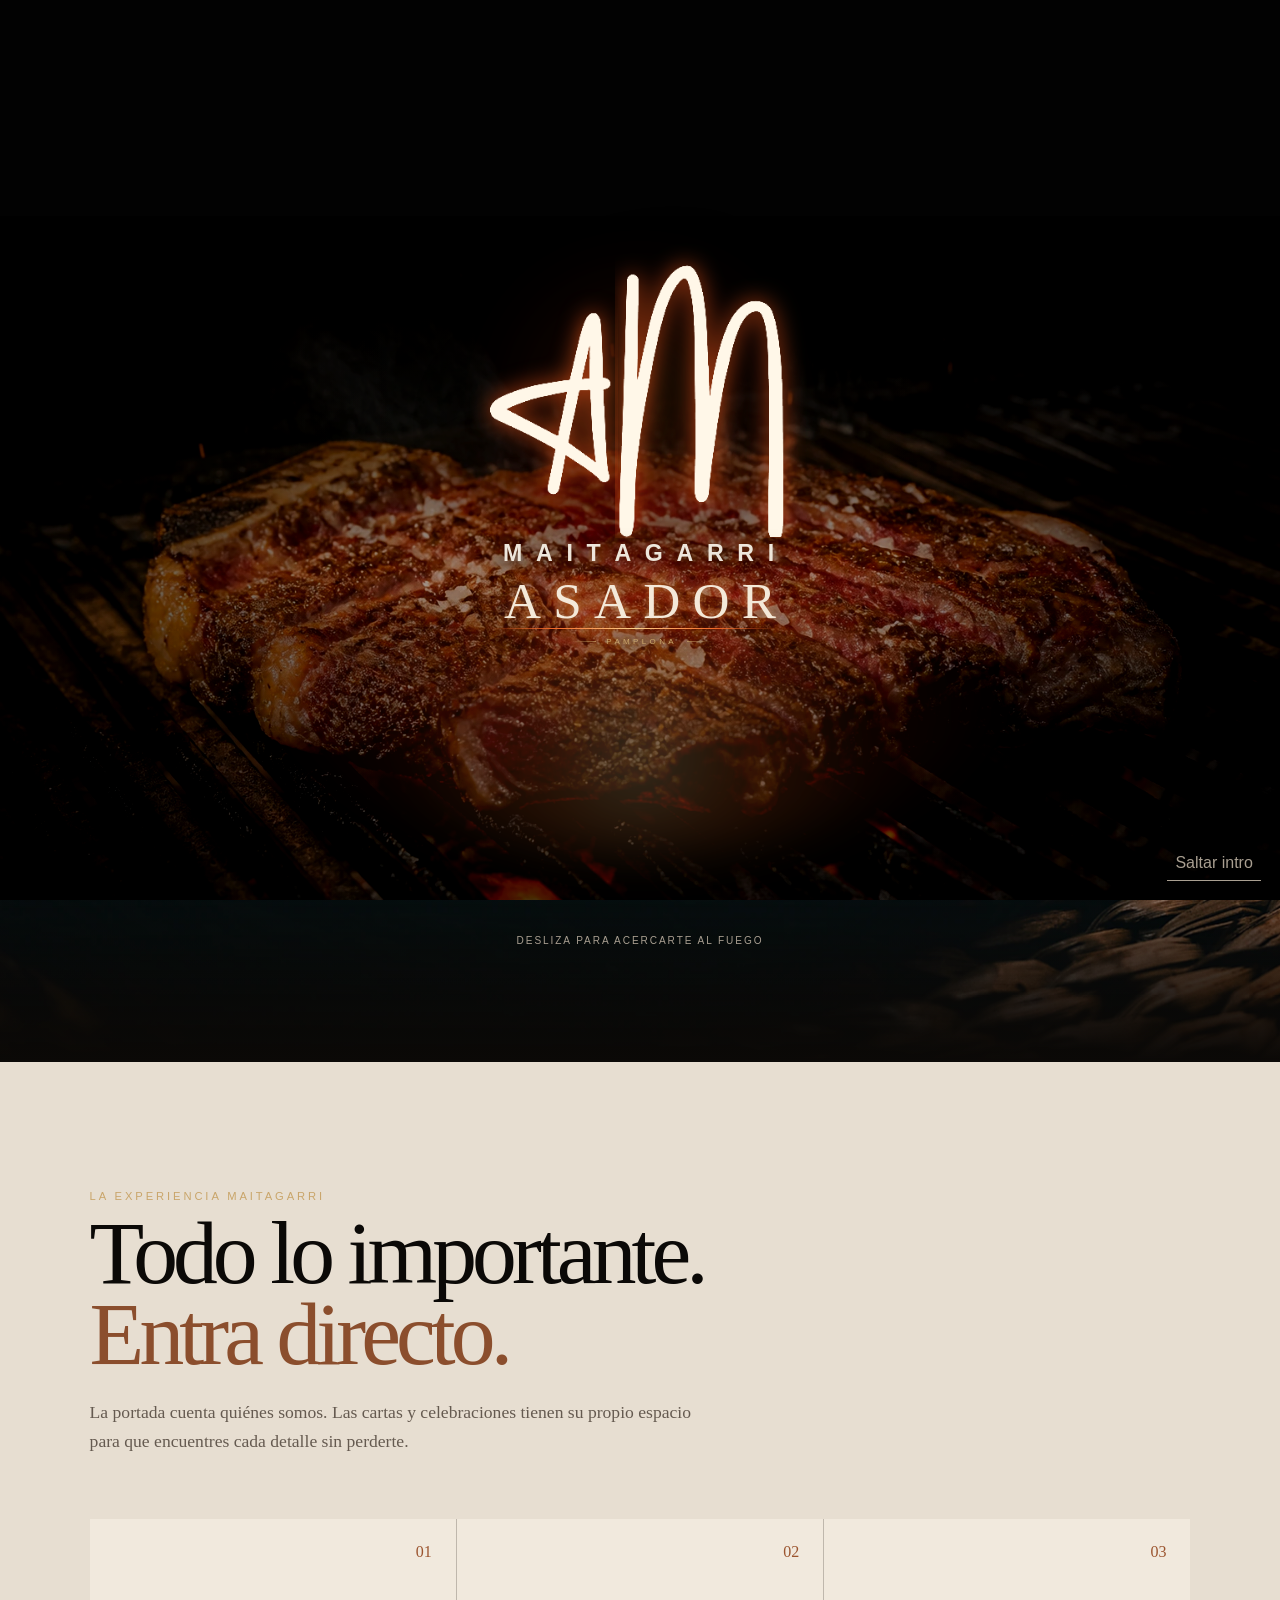
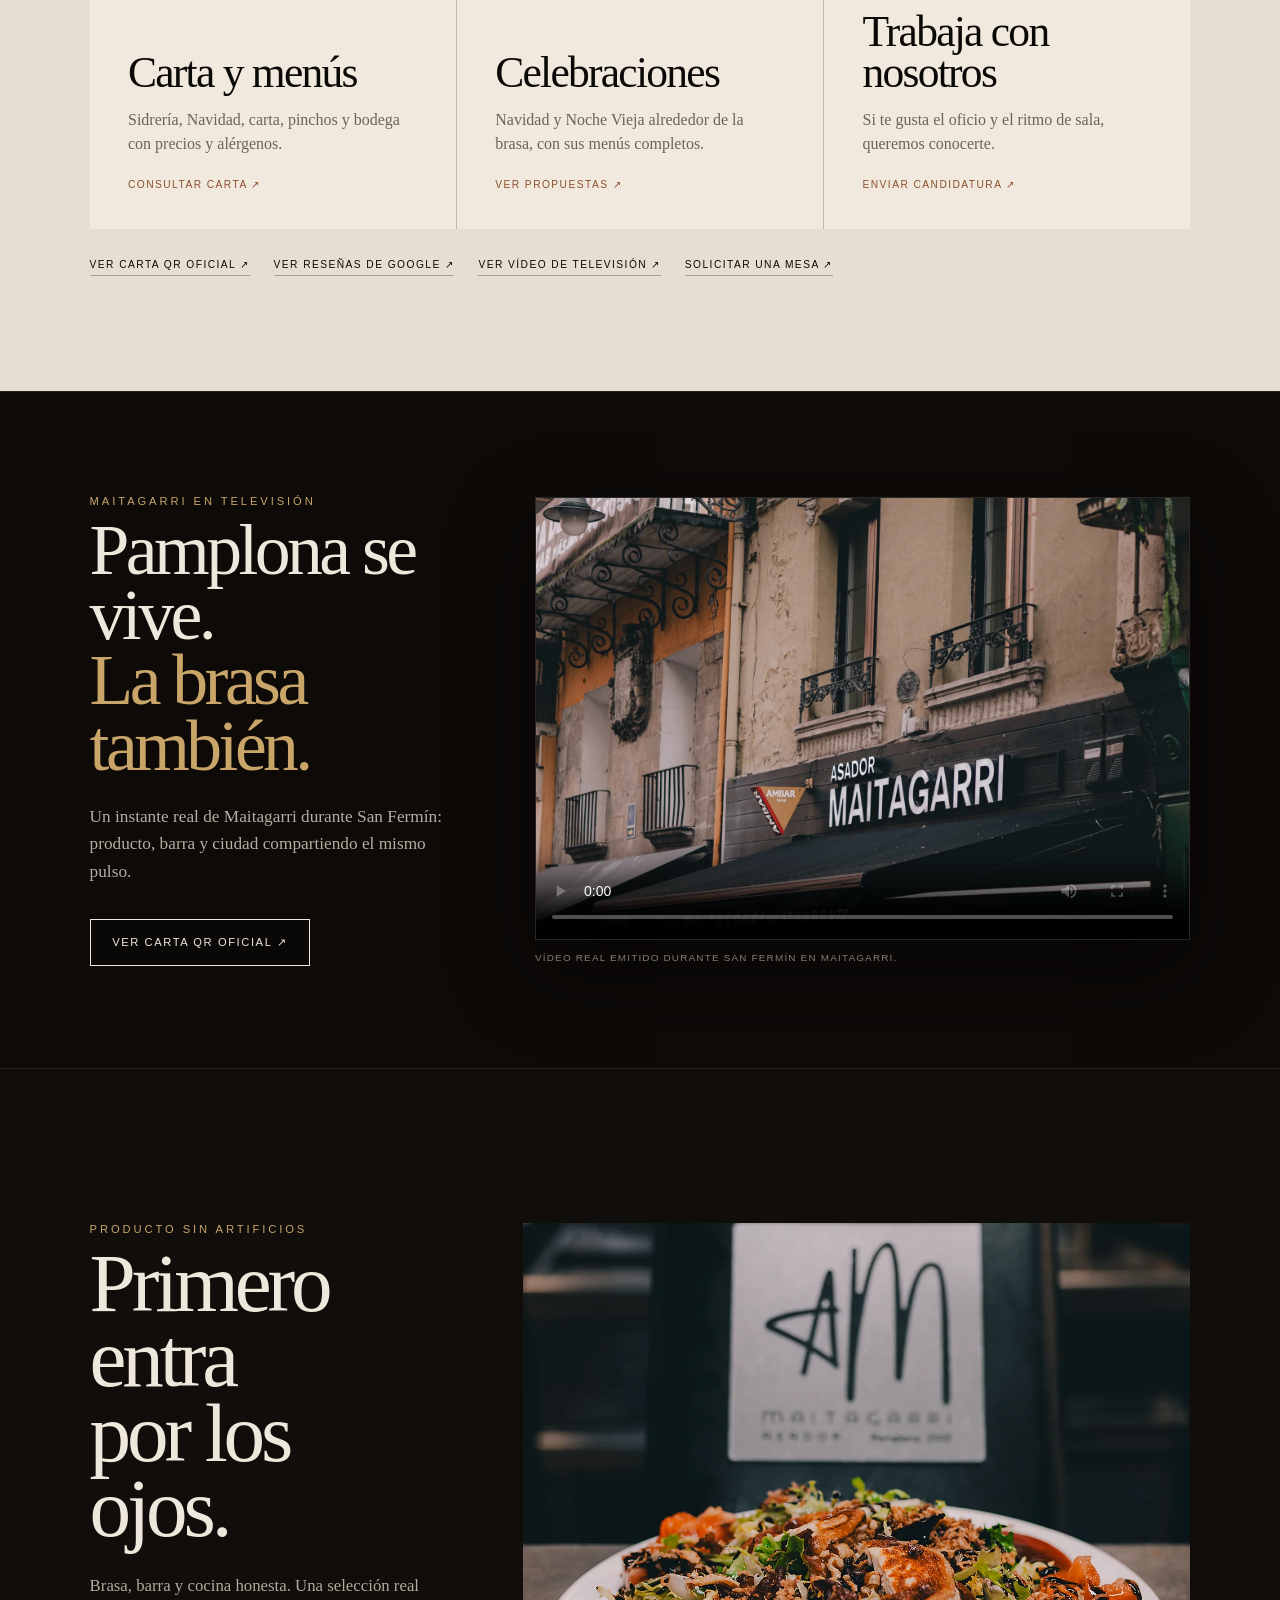
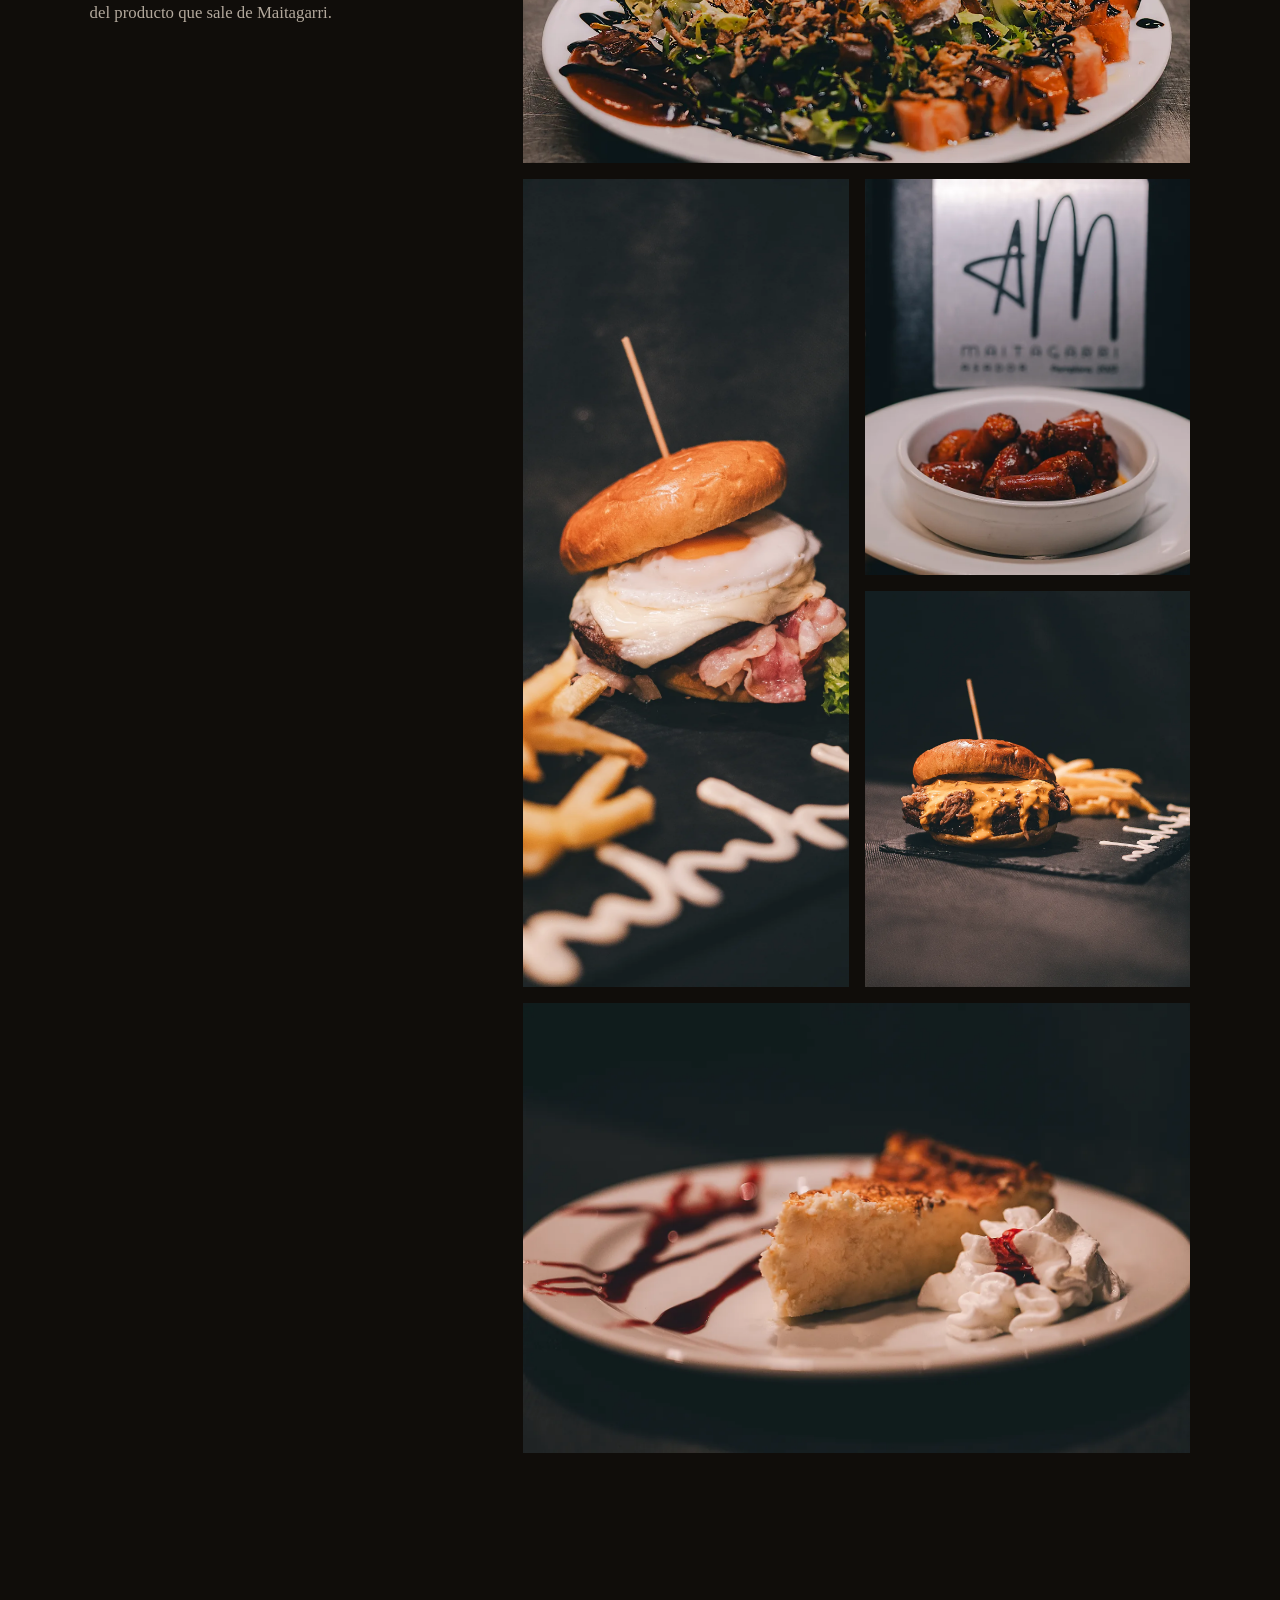
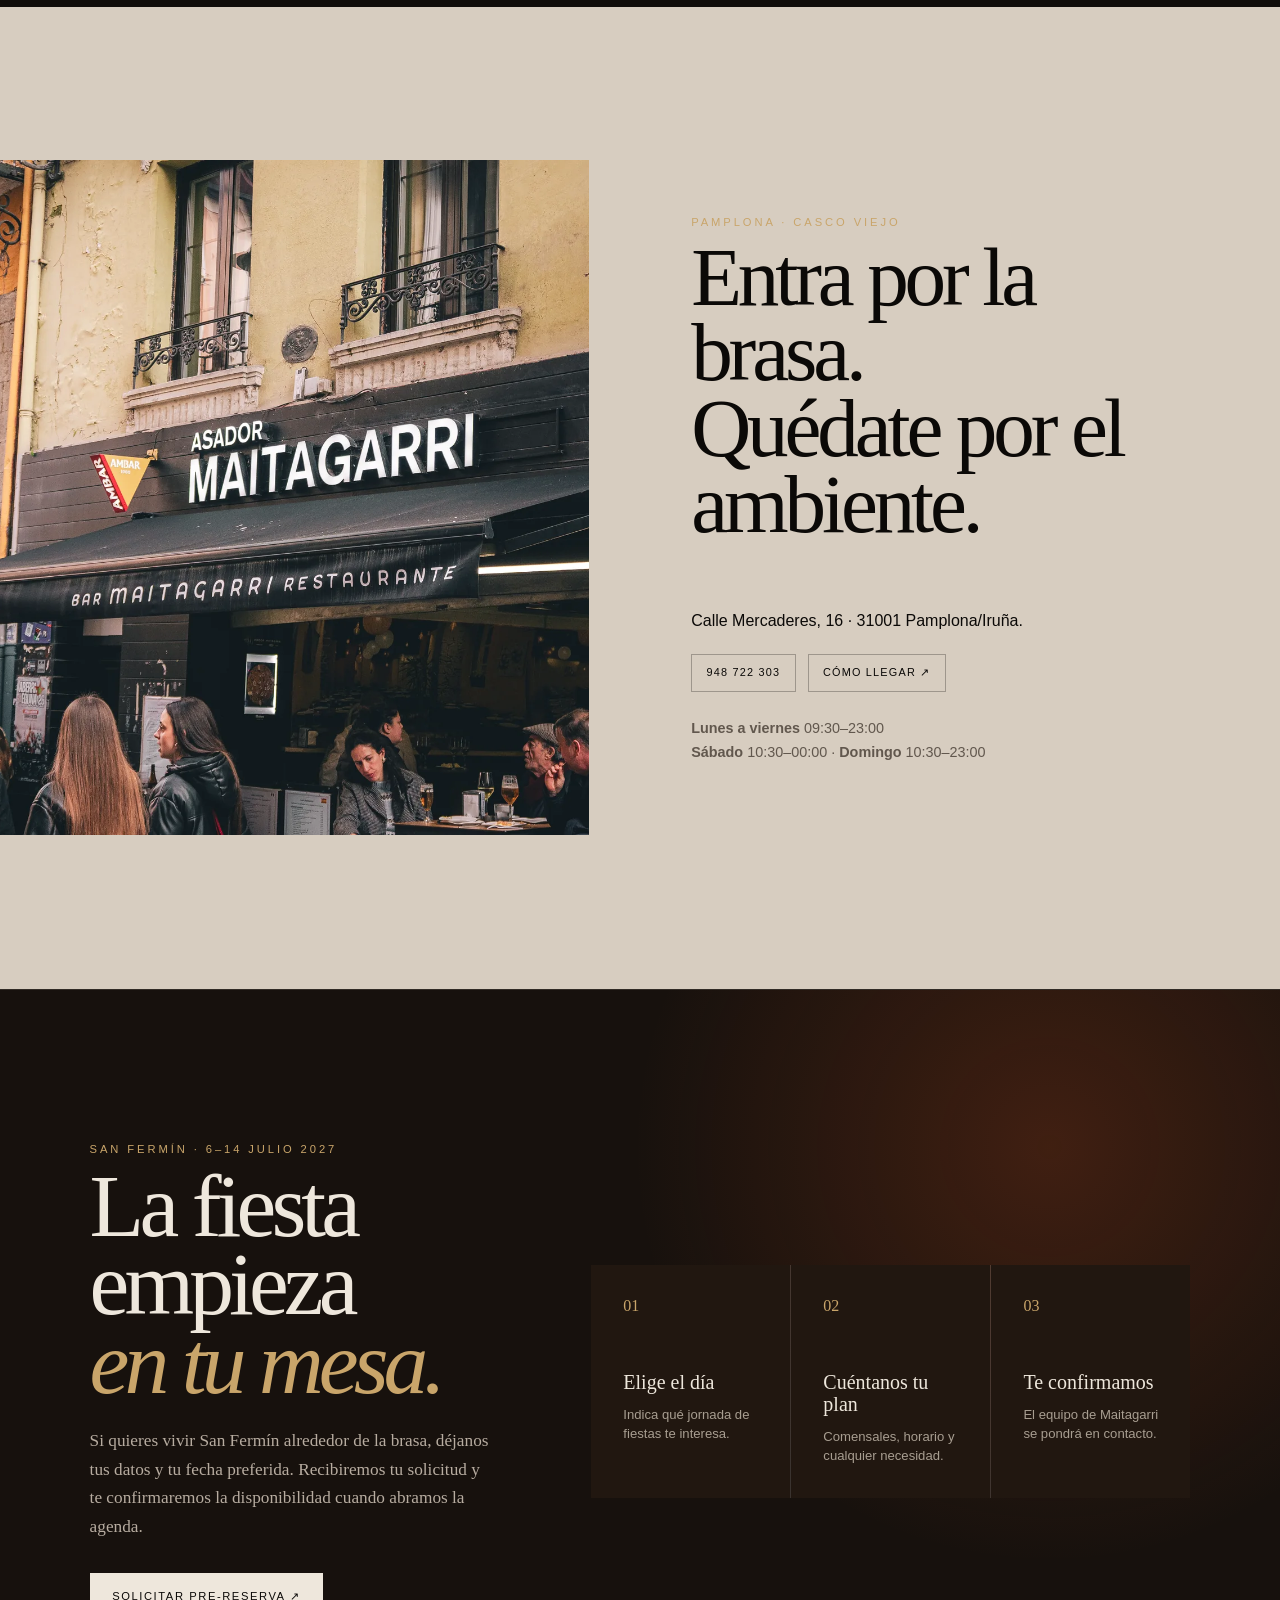
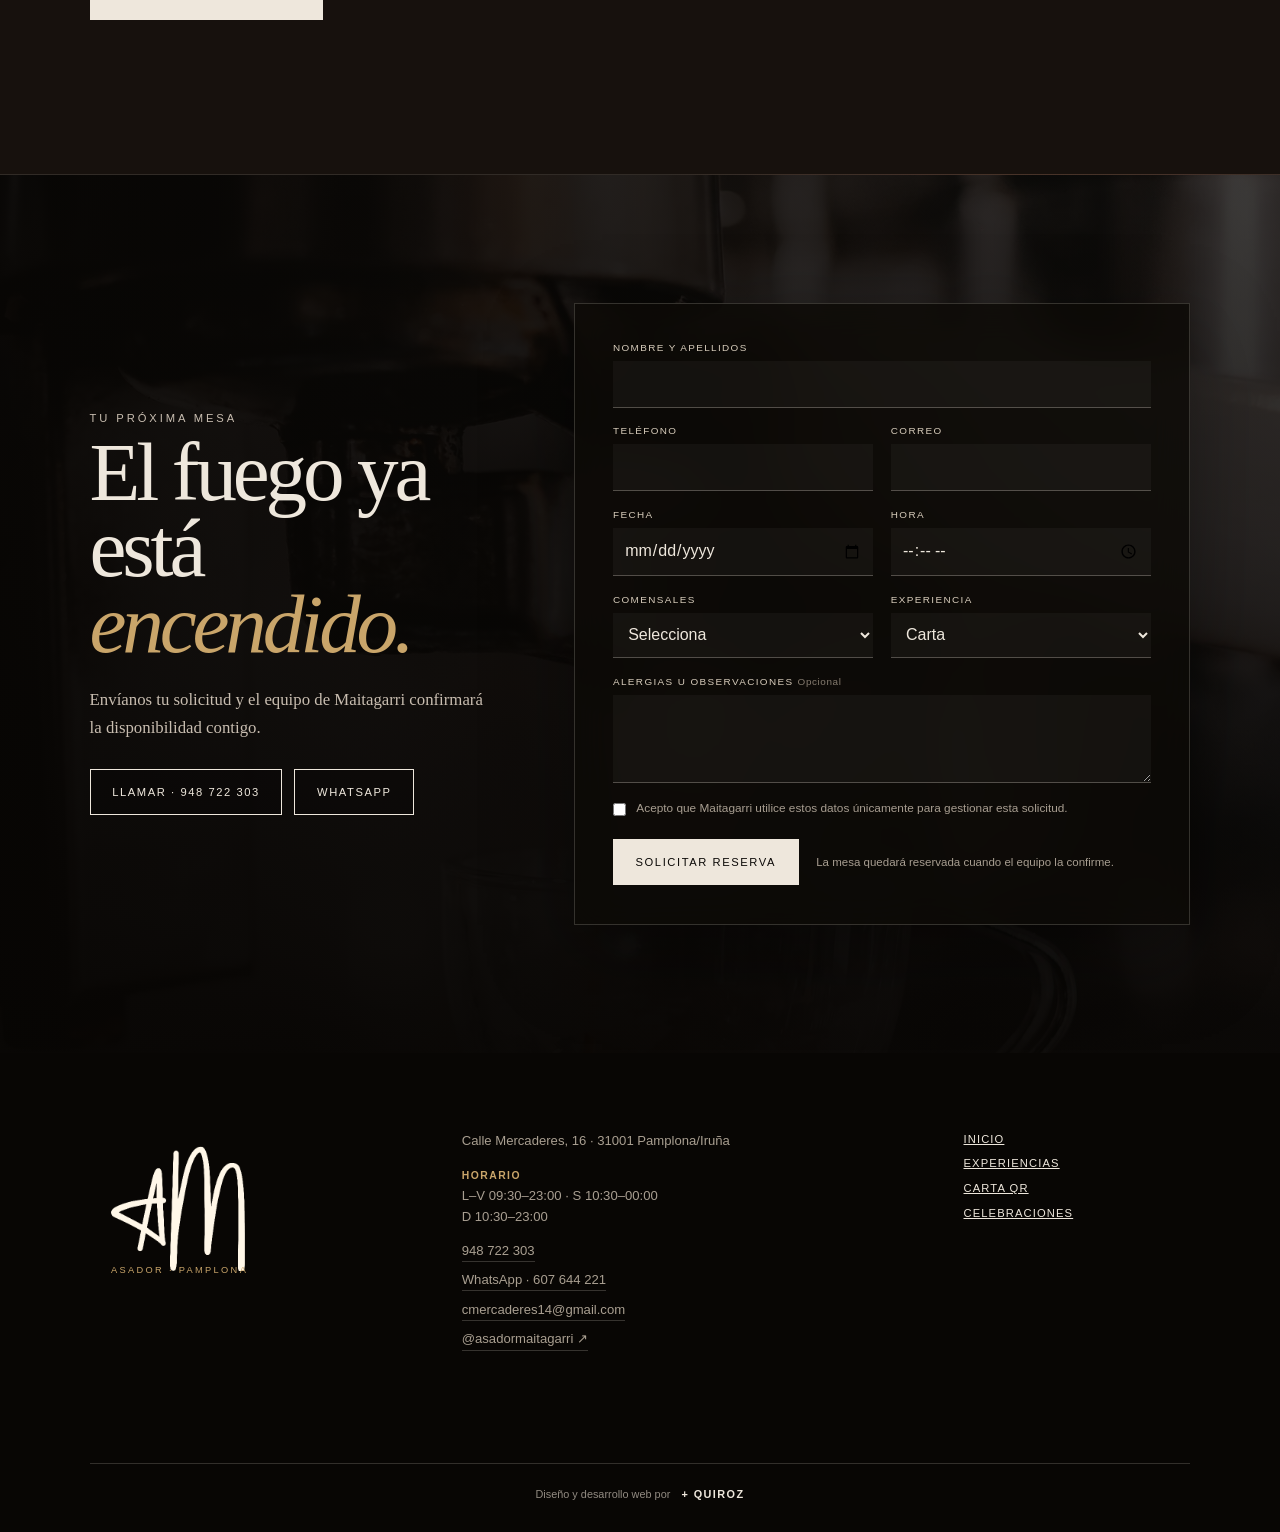
==== commit 236f15f3: "Sustituir menú de grupos por Navidad 2026" ====
--- a/index.html
+++ b/index.html
@@ -59,7 +59,7 @@
     </section>
 
 
-    <section class="experience-hub section" id="experiencias" aria-labelledby="experiences-title"><div class="section-heading"><p class="kicker">La experiencia Maitagarri</p><h2 id="experiences-title">Todo lo importante.<br><span>Entra directo.</span></h2><p>La portada cuenta quiénes somos. Las cartas y celebraciones tienen su propio espacio para que encuentres cada detalle sin perderte.</p></div><div class="hub-grid"><a class="hub-card" href="carta.html"><span class="hub-number">01</span><h3>Carta y menús</h3><p>Sidrería, grupos, carta, pinchos y bodega con precios y alérgenos.</p><span class="hub-link">Consultar carta ↗</span></a><a class="hub-card" id="celebraciones" href="celebraciones.html"><span class="hub-number">02</span><h3>Celebraciones</h3><p>Navidad y Noche Vieja alrededor de la brasa, con sus menús completos.</p><span class="hub-link">Ver propuestas ↗</span></a><a class="hub-card" href="trabaja-con-nosotros.html"><span class="hub-number">03</span><h3>Trabaja con nosotros</h3><p>Si te gusta el oficio y el ritmo de sala, queremos conocerte.</p><span class="hub-link">Enviar candidatura ↗</span></a></div><div class="hub-foot"><a href="https://quirozstudio.github.io/maitagarri.sanfermin/#menu" target="_blank" rel="noopener noreferrer">Ver carta QR oficial ↗</a><a href="https://www.google.com/search?q=Asador+Maitagarri+Pamplona+rese%C3%B1as" target="_blank" rel="noopener noreferrer">Ver reseñas de Google ↗</a><a href="#television">Ver vídeo de televisión ↗</a><a href="#reserva">Solicitar una mesa ↗</a></div></section>
+    <section class="experience-hub section" id="experiencias" aria-labelledby="experiences-title"><div class="section-heading"><p class="kicker">La experiencia Maitagarri</p><h2 id="experiences-title">Todo lo importante.<br><span>Entra directo.</span></h2><p>La portada cuenta quiénes somos. Las cartas y celebraciones tienen su propio espacio para que encuentres cada detalle sin perderte.</p></div><div class="hub-grid"><a class="hub-card" href="carta.html"><span class="hub-number">01</span><h3>Carta y menús</h3><p>Sidrería, Navidad, carta, pinchos y bodega con precios y alérgenos.</p><span class="hub-link">Consultar carta ↗</span></a><a class="hub-card" id="celebraciones" href="celebraciones.html"><span class="hub-number">02</span><h3>Celebraciones</h3><p>Navidad y Noche Vieja alrededor de la brasa, con sus menús completos.</p><span class="hub-link">Ver propuestas ↗</span></a><a class="hub-card" href="trabaja-con-nosotros.html"><span class="hub-number">03</span><h3>Trabaja con nosotros</h3><p>Si te gusta el oficio y el ritmo de sala, queremos conocerte.</p><span class="hub-link">Enviar candidatura ↗</span></a></div><div class="hub-foot"><a href="https://quirozstudio.github.io/maitagarri.sanfermin/#menu" target="_blank" rel="noopener noreferrer">Ver carta QR oficial ↗</a><a href="https://www.google.com/search?q=Asador+Maitagarri+Pamplona+rese%C3%B1as" target="_blank" rel="noopener noreferrer">Ver reseñas de Google ↗</a><a href="#television">Ver vídeo de televisión ↗</a><a href="#reserva">Solicitar una mesa ↗</a></div></section>
 
     <section class="sanfermin-film compact-film section" id="television" aria-labelledby="film-title"><div class="film-copy"><p class="kicker">Maitagarri en televisión</p><h2 id="film-title">Pamplona se vive.<br><span>La brasa también.</span></h2><p>Un instante real de Maitagarri durante San Fermín: producto, barra y ciudad compartiendo el mismo pulso.</p><a class="button button-ghost" href="https://quirozstudio.github.io/maitagarri.sanfermin/#menu" target="_blank" rel="noopener noreferrer">Ver carta QR oficial ↗</a></div><figure class="film-frame"><video controls playsinline preload="metadata" poster="assets/web/maitagarri-sign.webp"><source src="assets/video/san-fermin-ambiente.mp4" type="video/mp4">Tu navegador no puede reproducir este vídeo.</video><figcaption>Vídeo real emitido durante San Fermín en Maitagarri.</figcaption></figure></section>
 
@@ -88,7 +88,7 @@
           <div class="form-field"><label for="reservation-date">Fecha</label><input id="reservation-date" name="fecha" type="date" required></div>
           <div class="form-field"><label for="reservation-time">Hora</label><input id="reservation-time" name="hora" type="time" step="900" required></div>
           <div class="form-field"><label for="reservation-guests">Comensales</label><select id="reservation-guests" name="comensales" required><option value="" selected disabled>Selecciona</option><option>1</option><option>2</option><option>3</option><option>4</option><option>5</option><option>6</option><option>7</option><option>8</option><option>9</option><option>10</option><option value="Más de 10">Más de 10</option></select></div>
-          <div class="form-field"><label for="reservation-experience">Experiencia</label><select id="reservation-experience" name="experiencia"><option value="Carta">Carta</option><option value="Menú Sidrería 2026">Menú Sidrería</option><option value="Menú de Grupos 2026">Menú de Grupos</option><option value="San Fermín 2027">San Fermín 2027</option></select></div>
+          <div class="form-field"><label for="reservation-experience">Experiencia</label><select id="reservation-experience" name="experiencia"><option value="Carta">Carta</option><option value="Menú Sidrería 2026">Menú Sidrería</option><option value="Menú especial Navidad 2026">Menú especial Navidad</option><option value="San Fermín 2027">San Fermín 2027</option></select></div>
           <div class="form-field form-field-wide"><label for="reservation-notes">Alergias u observaciones <span>Opcional</span></label><textarea id="reservation-notes" name="observaciones" rows="3"></textarea></div>
           <label class="form-consent form-field-wide"><input type="checkbox" name="privacidad" value="Aceptada" required><span>Acepto que Maitagarri utilice estos datos únicamente para gestionar esta solicitud.</span></label>
           <div class="form-submit form-field-wide"><button class="button button-solid" type="submit">Solicitar reserva</button><p class="form-status" role="status" aria-live="polite">La mesa quedará reservada cuando el equipo la confirme.</p></div>
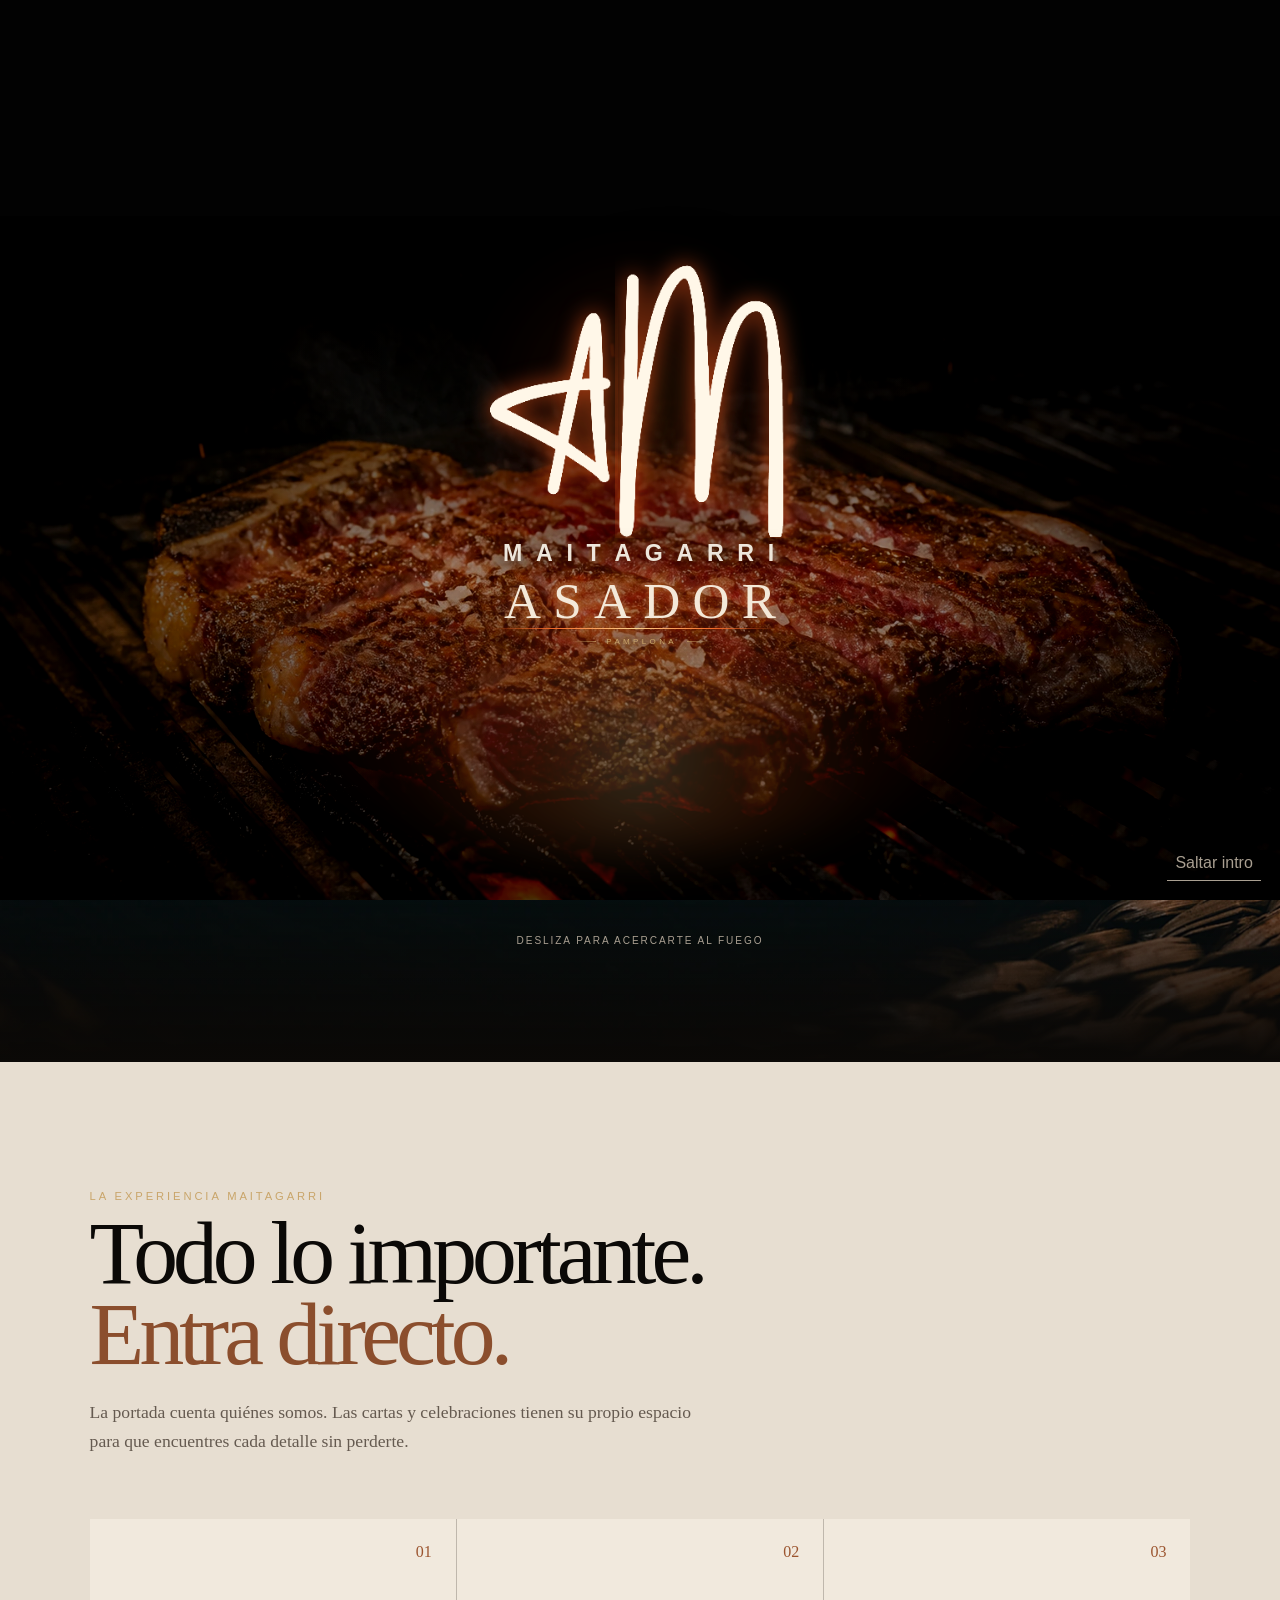
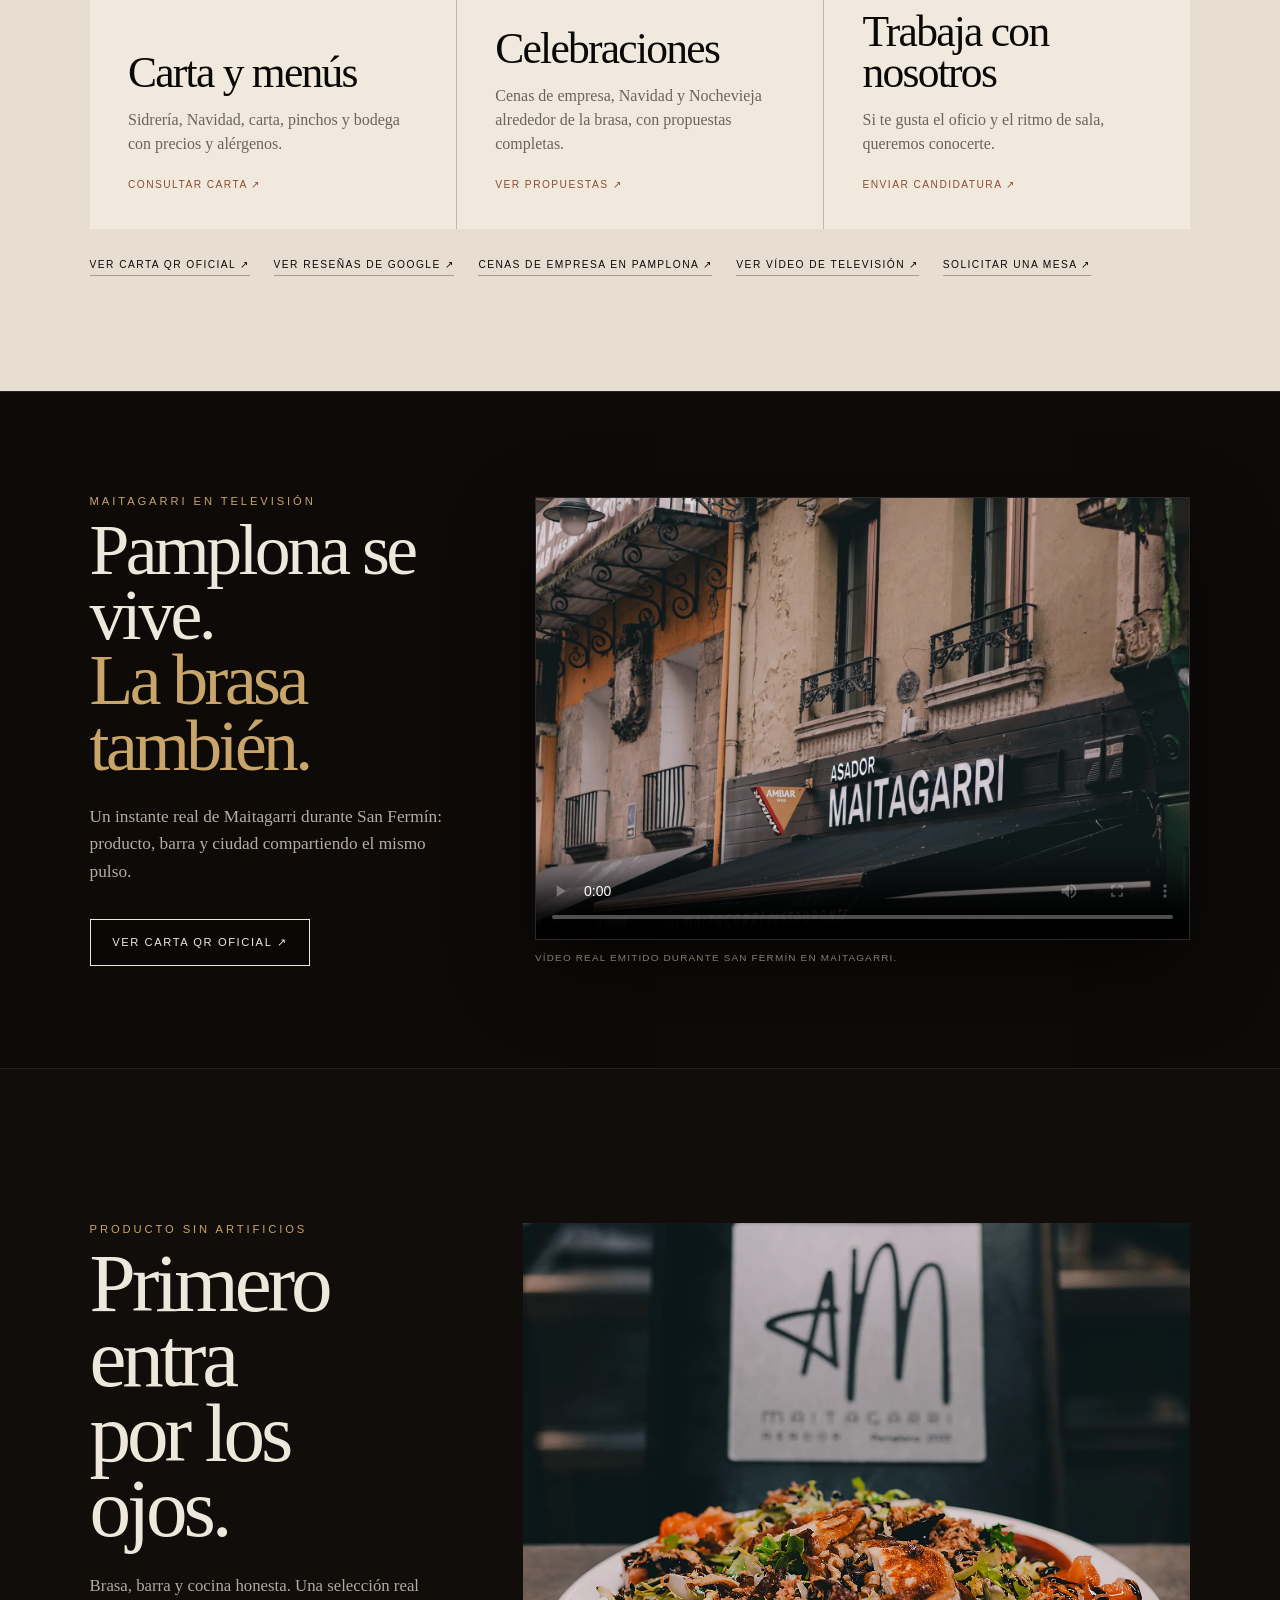
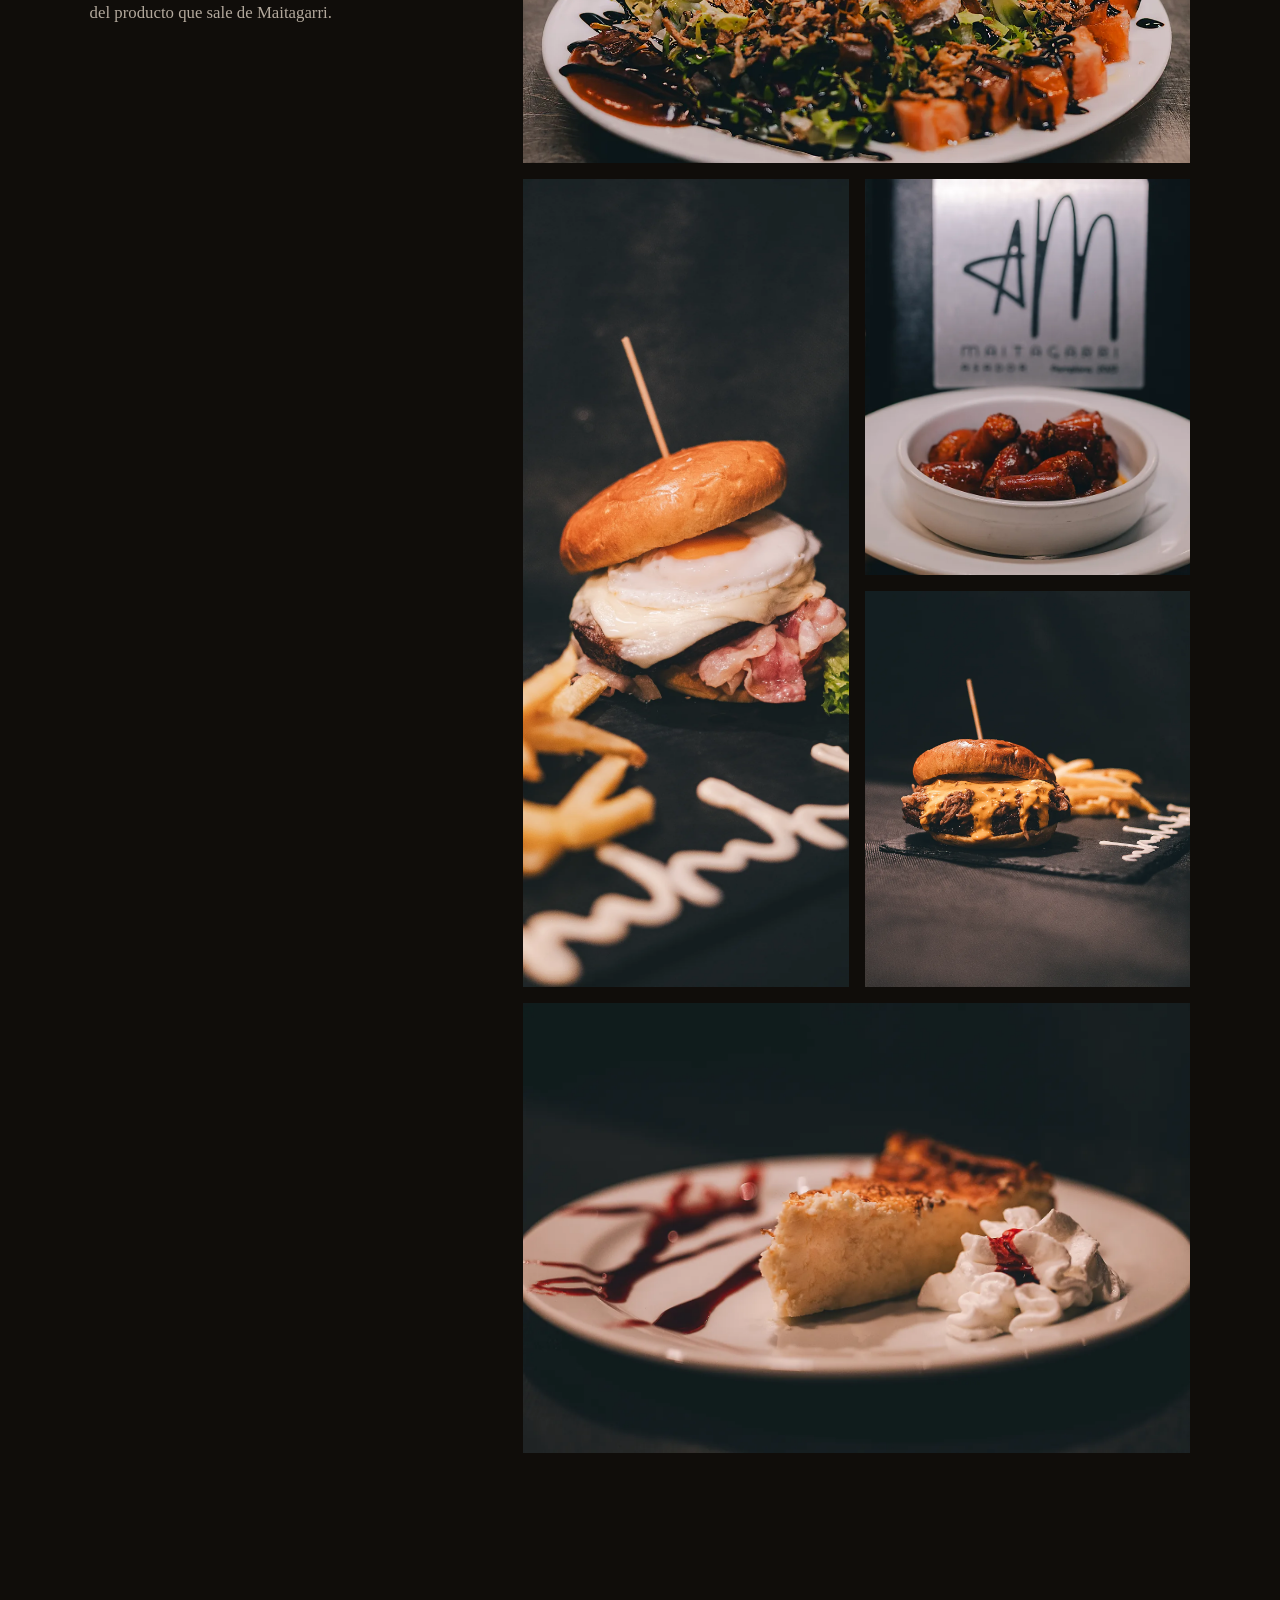
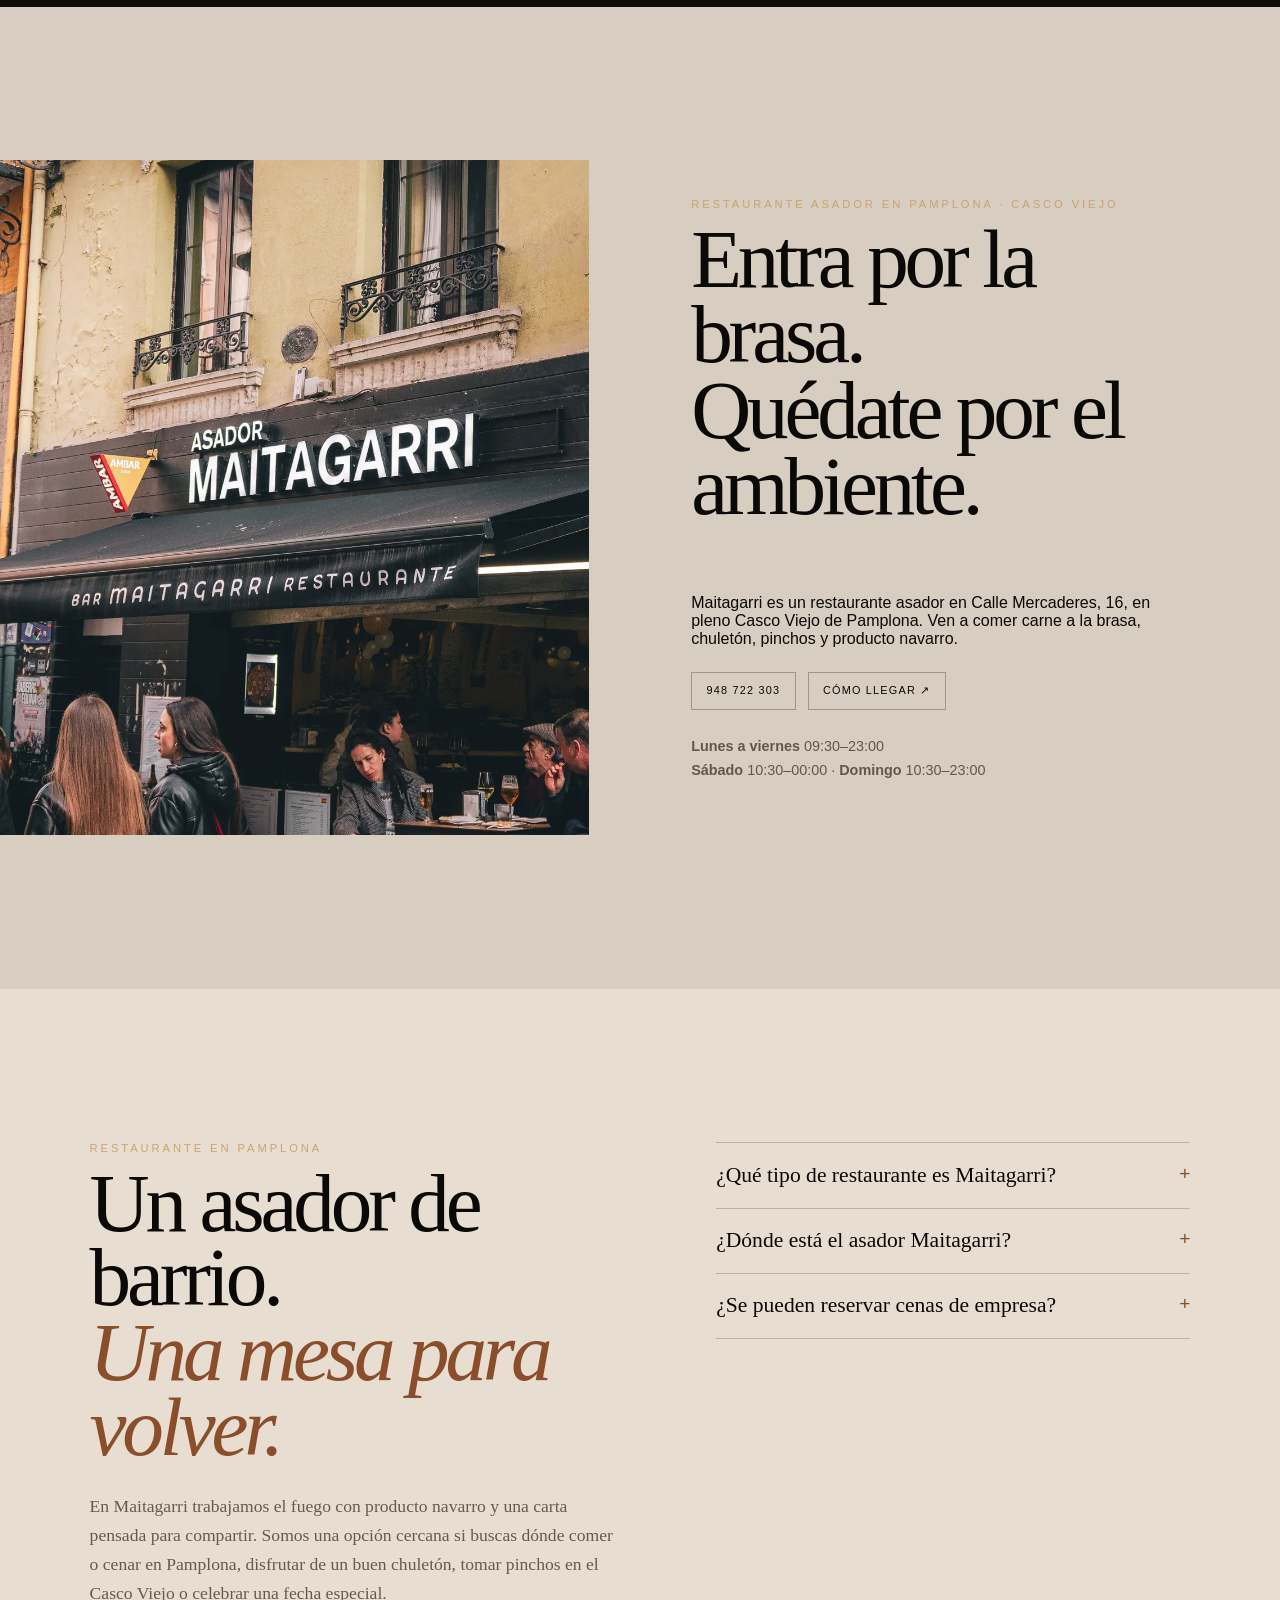
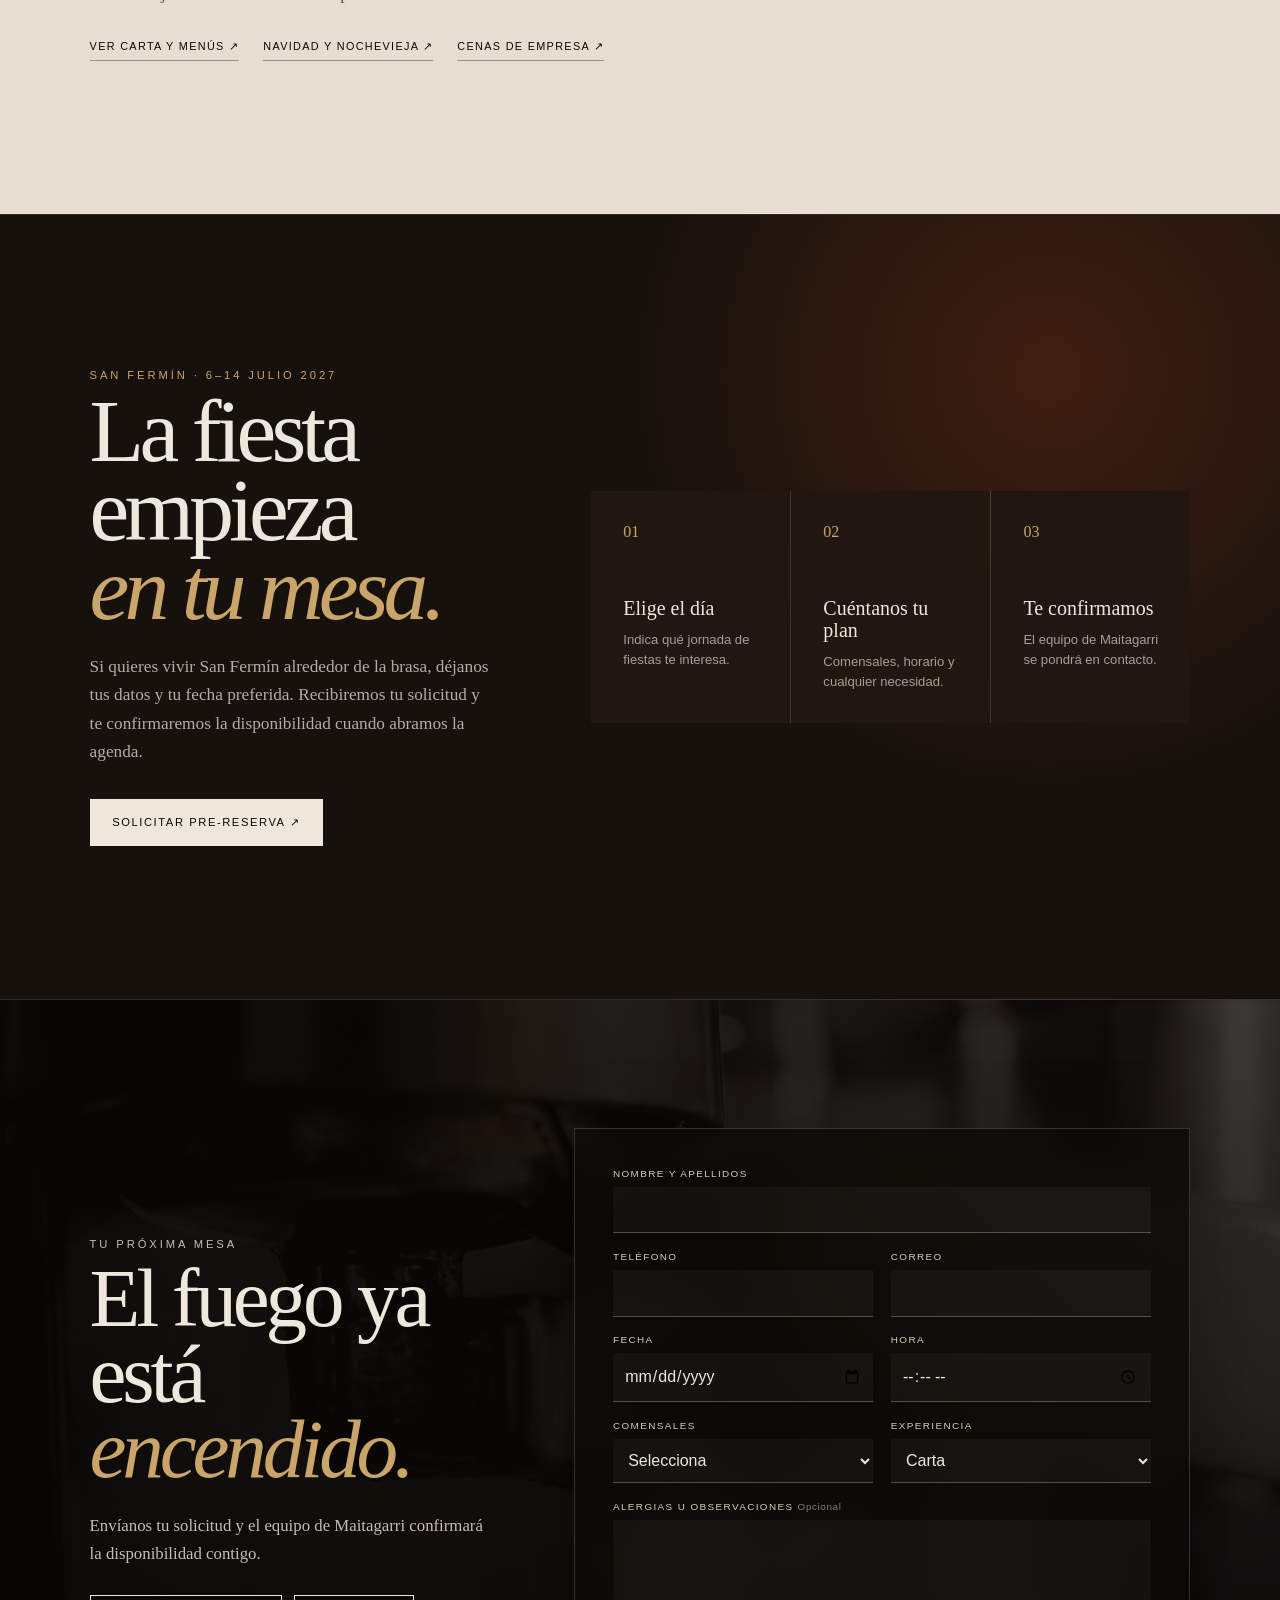
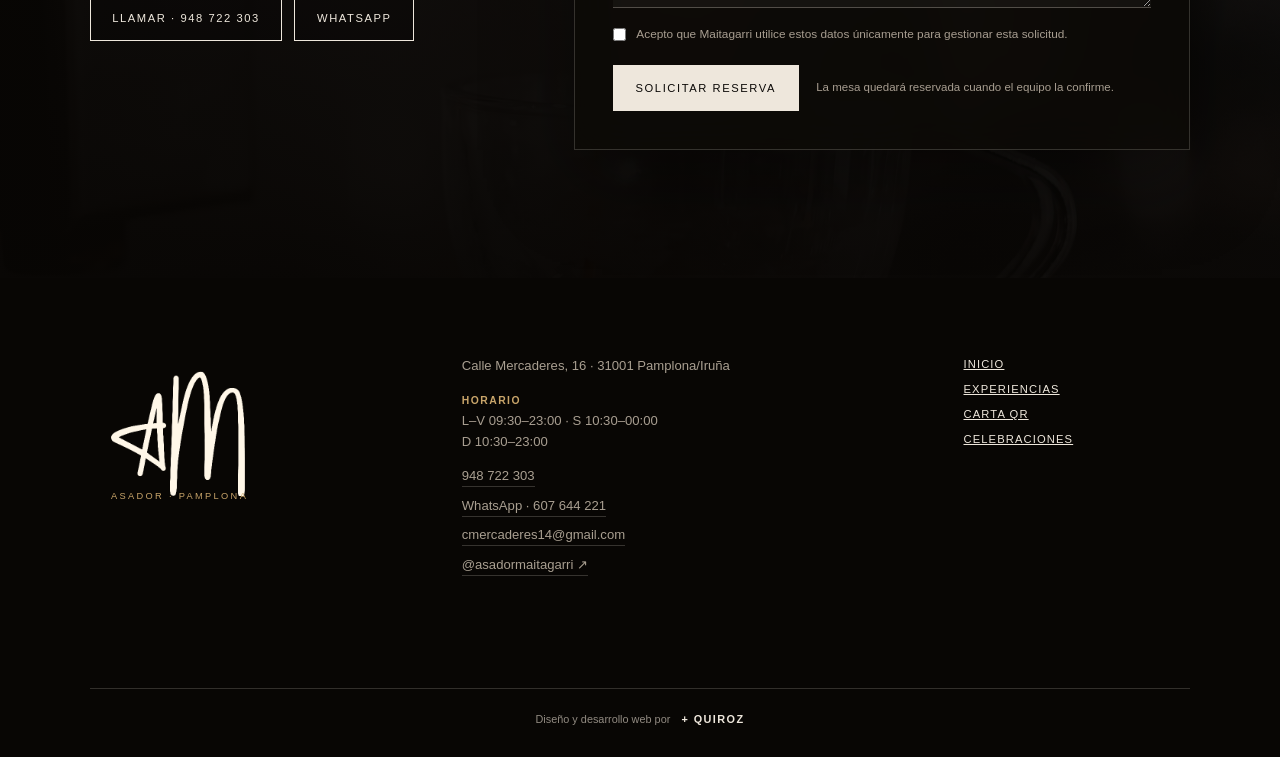
==== commit 884b9246: "Optimizar SEO local y campañas de celebraciones" ====
--- a/index.html
+++ b/index.html
@@ -4,28 +4,31 @@
   <meta charset="UTF-8">
   <meta name="viewport" content="width=device-width, initial-scale=1.0">
   <meta name="theme-color" content="#0b0907">
-  <meta name="description" content="Maitagarri Asador en Pamplona. Fuego, producto, pinchos y ambiente en una experiencia gastronómica auténtica.">
+  <meta name="description" content="Maitagarri es un restaurante asador en Pamplona, en el Casco Viejo: carne a la brasa, chuletón, pinchos, cocina navarra y reservas para Navidad, Nochevieja y cenas de empresa.">
   <meta name="robots" content="index,follow">
   <meta property="og:type" content="website">
+  <meta property="og:site_name" content="Maitagarri Asador">
   <meta property="og:title" content="Maitagarri Asador | Fuego y producto en Pamplona">
-  <meta property="og:description" content="Fuego. Producto. Maitagarri.">
-  <meta property="og:url" content="https://melodic-croquembouche-19fdee.netlify.app/">
-  <meta property="og:image" content="https://melodic-croquembouche-19fdee.netlify.app/assets/web/hero-chuleton-real.webp">
+  <meta property="og:description" content="Restaurante asador en Pamplona: carne a la brasa, chuletón, pinchos y celebraciones en el Casco Viejo.">
+  <meta property="og:url" content="https://asadormaitagarri.com/">
+  <meta property="og:image" content="https://asadormaitagarri.com/assets/web/hero-chuleton-real.webp">
   <meta property="og:image:alt" content="Chuletón de Maitagarri sobre parrilla de carbón">
   <meta property="og:locale" content="es_ES">
   <meta name="twitter:card" content="summary_large_image">
   <meta name="twitter:title" content="Maitagarri Asador | Fuego y producto en Pamplona">
-  <meta name="twitter:description" content="Asador Maitagarri en Pamplona: carne a la brasa, pinchos, carta y reservas.">
-  <meta name="twitter:image" content="https://melodic-croquembouche-19fdee.netlify.app/assets/web/hero-chuleton-real.webp">
-  <link rel="canonical" href="https://melodic-croquembouche-19fdee.netlify.app/">
+  <meta name="twitter:description" content="Restaurante asador en Pamplona: carne a la brasa, chuletón, pinchos, carta y reservas.">
+  <meta name="twitter:image" content="https://asadormaitagarri.com/assets/web/hero-chuleton-real.webp">
+  <link rel="canonical" href="https://asadormaitagarri.com/">
+  <link rel="alternate" hreflang="es" href="https://asadormaitagarri.com/">
   <title>Maitagarri Asador | Fuego y producto en Pamplona</title>
   <link rel="icon" href="assets/brand/maitagarri-am-original.png" type="image/png">
   <link rel="preload" href="assets/web/hero-chuleton-real.webp" as="image" type="image/webp" fetchpriority="high">
-  <link rel="stylesheet" href="styles.css?v=26">
+  <link rel="stylesheet" href="styles.css?v=27">
   <script type="application/ld+json">
   {"@context":"https://schema.org","@graph":[
-    {"@type":"Restaurant","@id":"https://melodic-croquembouche-19fdee.netlify.app/#restaurant","name":"Asador Maitagarri","alternateName":"Maitagarri","image":["https://melodic-croquembouche-19fdee.netlify.app/assets/web/hero-chuleton-real.webp","https://melodic-croquembouche-19fdee.netlify.app/assets/web/fachada.webp"],"url":"https://melodic-croquembouche-19fdee.netlify.app/","telephone":"+34948722303","email":"cmercaderes14@gmail.com","priceRange":"€€","servesCuisine":["Cocina a la brasa","Cocina navarra","Pinchos","Tapas y raciones"],"menu":"https://melodic-croquembouche-19fdee.netlify.app/carta.html","address":{"@type":"PostalAddress","streetAddress":"Calle Mercaderes, 16","postalCode":"31001","addressLocality":"Pamplona","addressRegion":"Navarra","addressCountry":"ES"},"geo":{"@type":"GeoCoordinates","latitude":42.81865,"longitude":-1.64277},"hasMap":"https://www.google.com/maps/search/?api=1&query=Asador+Maitagarri+Calle+Mercaderes+16+Pamplona","sameAs":["https://www.instagram.com/asadormaitagarri/","https://www.google.com/maps/search/?api=1&query=Asador+Maitagarri+Calle+Mercaderes+16+Pamplona"],"openingHoursSpecification":[{"@type":"OpeningHoursSpecification","dayOfWeek":["Monday","Tuesday","Wednesday","Thursday","Friday"],"opens":"09:30","closes":"23:00"},{"@type":"OpeningHoursSpecification","dayOfWeek":"Saturday","opens":"10:30","closes":"00:00"},{"@type":"OpeningHoursSpecification","dayOfWeek":"Sunday","opens":"10:30","closes":"23:00"}]},
-    {"@type":"WebSite","@id":"https://melodic-croquembouche-19fdee.netlify.app/#website","url":"https://melodic-croquembouche-19fdee.netlify.app/","name":"Maitagarri Asador","inLanguage":"es-ES","publisher":{"@id":"https://melodic-croquembouche-19fdee.netlify.app/#restaurant"}}
+    {"@type":"Restaurant","@id":"https://asadormaitagarri.com/#restaurant","name":"Asador Maitagarri","alternateName":"Maitagarri","description":"Restaurante asador en el Casco Viejo de Pamplona especializado en carne a la brasa, chuletón, pinchos y cocina navarra.","image":["https://asadormaitagarri.com/assets/web/hero-chuleton-real.webp","https://asadormaitagarri.com/assets/web/fachada.webp","https://asadormaitagarri.com/assets/web/product-salad.webp"],"logo":"https://asadormaitagarri.com/assets/brand/maitagarri-logo.svg","url":"https://asadormaitagarri.com/","telephone":"+34948722303","email":"cmercaderes14@gmail.com","priceRange":"€€","servesCuisine":["Cocina a la brasa","Cocina navarra","Pinchos","Tapas y raciones"],"menu":"https://asadormaitagarri.com/carta.html","acceptsReservations":true,"address":{"@type":"PostalAddress","streetAddress":"Calle Mercaderes, 16","postalCode":"31001","addressLocality":"Pamplona","addressRegion":"Navarra","addressCountry":"ES"},"geo":{"@type":"GeoCoordinates","latitude":42.81865,"longitude":-1.64277},"areaServed":{"@type":"City","name":"Pamplona"},"hasMap":"https://www.google.com/maps/search/?api=1&query=Asador+Maitagarri+Calle+Mercaderes+16+Pamplona","sameAs":["https://www.instagram.com/asadormaitagarri/","https://www.google.com/maps/search/?api=1&query=Asador+Maitagarri+Calle+Mercaderes+16+Pamplona"],"openingHoursSpecification":[{"@type":"OpeningHoursSpecification","dayOfWeek":["Monday","Tuesday","Wednesday","Thursday","Friday"],"opens":"09:30","closes":"23:00"},{"@type":"OpeningHoursSpecification","dayOfWeek":"Saturday","opens":"10:30","closes":"00:00"},{"@type":"OpeningHoursSpecification","dayOfWeek":"Sunday","opens":"10:30","closes":"23:00"}]},
+    {"@type":"WebSite","@id":"https://asadormaitagarri.com/#website","url":"https://asadormaitagarri.com/","name":"Maitagarri Asador","inLanguage":"es-ES","publisher":{"@id":"https://asadormaitagarri.com/#restaurant"}},
+    {"@type":"FAQPage","@id":"https://asadormaitagarri.com/#faq","mainEntity":[{"@type":"Question","name":"¿Qué tipo de restaurante es Maitagarri?","acceptedAnswer":{"@type":"Answer","text":"Maitagarri es un restaurante asador en el Casco Viejo de Pamplona, especializado en carne a la brasa, chuletón, pinchos y producto navarro."}},{"@type":"Question","name":"¿Dónde está el asador Maitagarri?","acceptedAnswer":{"@type":"Answer","text":"Estamos en Calle Mercaderes, 16, 31001 Pamplona/Iruña, junto al Casco Viejo."}},{"@type":"Question","name":"¿Se pueden reservar cenas de empresa y celebraciones?","acceptedAnswer":{"@type":"Answer","text":"Sí. Puedes solicitar una mesa para cenas de empresa, Navidad, Nochevieja y otras celebraciones desde el formulario de reservas."}}]}
   ]}
   </script>
 </head>
@@ -59,14 +62,16 @@
     </section>
 
 
-    <section class="experience-hub section" id="experiencias" aria-labelledby="experiences-title"><div class="section-heading"><p class="kicker">La experiencia Maitagarri</p><h2 id="experiences-title">Todo lo importante.<br><span>Entra directo.</span></h2><p>La portada cuenta quiénes somos. Las cartas y celebraciones tienen su propio espacio para que encuentres cada detalle sin perderte.</p></div><div class="hub-grid"><a class="hub-card" href="carta.html"><span class="hub-number">01</span><h3>Carta y menús</h3><p>Sidrería, Navidad, carta, pinchos y bodega con precios y alérgenos.</p><span class="hub-link">Consultar carta ↗</span></a><a class="hub-card" id="celebraciones" href="celebraciones.html"><span class="hub-number">02</span><h3>Celebraciones</h3><p>Navidad y Noche Vieja alrededor de la brasa, con sus menús completos.</p><span class="hub-link">Ver propuestas ↗</span></a><a class="hub-card" href="trabaja-con-nosotros.html"><span class="hub-number">03</span><h3>Trabaja con nosotros</h3><p>Si te gusta el oficio y el ritmo de sala, queremos conocerte.</p><span class="hub-link">Enviar candidatura ↗</span></a></div><div class="hub-foot"><a href="https://quirozstudio.github.io/maitagarri.sanfermin/#menu" target="_blank" rel="noopener noreferrer">Ver carta QR oficial ↗</a><a href="https://www.google.com/search?q=Asador+Maitagarri+Pamplona+rese%C3%B1as" target="_blank" rel="noopener noreferrer">Ver reseñas de Google ↗</a><a href="#television">Ver vídeo de televisión ↗</a><a href="#reserva">Solicitar una mesa ↗</a></div></section>
+    <section class="experience-hub section" id="experiencias" aria-labelledby="experiences-title"><div class="section-heading"><p class="kicker">La experiencia Maitagarri</p><h2 id="experiences-title">Todo lo importante.<br><span>Entra directo.</span></h2><p>La portada cuenta quiénes somos. Las cartas y celebraciones tienen su propio espacio para que encuentres cada detalle sin perderte.</p></div><div class="hub-grid"><a class="hub-card" href="carta.html"><span class="hub-number">01</span><h3>Carta y menús</h3><p>Sidrería, Navidad, carta, pinchos y bodega con precios y alérgenos.</p><span class="hub-link">Consultar carta ↗</span></a><a class="hub-card" id="celebraciones" href="celebraciones.html"><span class="hub-number">02</span><h3>Celebraciones</h3><p>Cenas de empresa, Navidad y Nochevieja alrededor de la brasa, con propuestas completas.</p><span class="hub-link">Ver propuestas ↗</span></a><a class="hub-card" href="trabaja-con-nosotros.html"><span class="hub-number">03</span><h3>Trabaja con nosotros</h3><p>Si te gusta el oficio y el ritmo de sala, queremos conocerte.</p><span class="hub-link">Enviar candidatura ↗</span></a></div><div class="hub-foot"><a href="https://quirozstudio.github.io/maitagarri.sanfermin/#menu" target="_blank" rel="noopener noreferrer">Ver carta QR oficial ↗</a><a href="https://www.google.com/search?q=Asador+Maitagarri+Pamplona+rese%C3%B1as" target="_blank" rel="noopener noreferrer">Ver reseñas de Google ↗</a><a href="cenas-de-empresa.html">Cenas de empresa en Pamplona ↗</a><a href="#television">Ver vídeo de televisión ↗</a><a href="#reserva">Solicitar una mesa ↗</a></div></section>
 
     <section class="sanfermin-film compact-film section" id="television" aria-labelledby="film-title"><div class="film-copy"><p class="kicker">Maitagarri en televisión</p><h2 id="film-title">Pamplona se vive.<br><span>La brasa también.</span></h2><p>Un instante real de Maitagarri durante San Fermín: producto, barra y ciudad compartiendo el mismo pulso.</p><a class="button button-ghost" href="https://quirozstudio.github.io/maitagarri.sanfermin/#menu" target="_blank" rel="noopener noreferrer">Ver carta QR oficial ↗</a></div><figure class="film-frame"><video controls playsinline preload="metadata" poster="assets/web/maitagarri-sign.webp"><source src="assets/video/san-fermin-ambiente.mp4" type="video/mp4">Tu navegador no puede reproducir este vídeo.</video><figcaption>Vídeo real emitido durante San Fermín en Maitagarri.</figcaption></figure></section>
 
     <section class="product-story section" aria-labelledby="product-title"><div class="product-story-heading"><p class="kicker">Producto sin artificios</p><h2 id="product-title">Primero entra<br>por los ojos.</h2><p>Brasa, barra y cocina honesta. Una selección real del producto que sale de Maitagarri.</p></div><div class="product-mosaic"><figure class="product-main"><img src="assets/web/product-salad.webp" alt="Ensalada completa de la carta de Maitagarri" loading="lazy" width="1500" height="1000"></figure><figure class="product-portrait"><img src="assets/web/dish-burger-egg.webp" alt="Hamburguesa con huevo y patatas de Maitagarri" loading="lazy" width="1200" height="1800"></figure><figure><img src="assets/web/product-chistorra.webp" alt="Chistorra servida en plato de Maitagarri" loading="lazy" width="1500" height="1000"></figure><figure><img src="assets/web/product-burger.webp" alt="Hamburguesa de Maitagarri sobre pizarra" loading="lazy" width="1200" height="1800"></figure><figure class="product-wide"><img src="assets/web/product-cheesecake.webp" alt="Tarta de queso de Maitagarri" loading="lazy" width="1500" height="1000"></figure></div></section>
 
 
-    <section class="location section"><div class="location-photo"><img src="assets/web/fachada.webp" alt="Fachada de Maitagarri Asador en Pamplona" loading="lazy" width="1800" height="1200"></div><div class="location-copy"><p class="kicker">Pamplona · Casco Viejo</p><h2>Entra por la brasa.<br>Quédate por el ambiente.</h2><p>Calle Mercaderes, 16 · 31001 Pamplona/Iruña.</p><div class="location-links"><a href="tel:+34948722303">948 722 303</a><a href="https://www.google.com/maps/search/?api=1&query=Asador+Maitagarri+Calle+Mercaderes+16+Pamplona" target="_blank" rel="noopener noreferrer">Cómo llegar ↗</a></div><p class="location-hours"><strong>Lunes a viernes</strong> 09:30–23:00<br><strong>Sábado</strong> 10:30–00:00 · <strong>Domingo</strong> 10:30–23:00</p></div></section>
+    <section class="location section"><div class="location-photo"><img src="assets/web/fachada.webp" alt="Fachada de Maitagarri, restaurante asador en el Casco Viejo de Pamplona" loading="lazy" width="1800" height="1200"></div><div class="location-copy"><p class="kicker">Restaurante asador en Pamplona · Casco Viejo</p><h2>Entra por la brasa.<br>Quédate por el ambiente.</h2><p>Maitagarri es un restaurante asador en Calle Mercaderes, 16, en pleno Casco Viejo de Pamplona. Ven a comer carne a la brasa, chuletón, pinchos y producto navarro.</p><div class="location-links"><a href="tel:+34948722303">948 722 303</a><a href="https://www.google.com/maps/search/?api=1&query=Asador+Maitagarri+Calle+Mercaderes+16+Pamplona" target="_blank" rel="noopener noreferrer">Cómo llegar ↗</a></div><p class="location-hours"><strong>Lunes a viernes</strong> 09:30–23:00<br><strong>Sábado</strong> 10:30–00:00 · <strong>Domingo</strong> 10:30–23:00</p></div></section>
+
+    <section class="local-seo section" id="restaurante-pamplona" aria-labelledby="local-seo-title"><div class="local-seo-copy"><p class="kicker">Restaurante en Pamplona</p><h2 id="local-seo-title">Un asador de barrio.<br><em>Una mesa para volver.</em></h2><p>En Maitagarri trabajamos el fuego con producto navarro y una carta pensada para compartir. Somos una opción cercana si buscas dónde comer o cenar en Pamplona, disfrutar de un buen chuletón, tomar pinchos en el Casco Viejo o celebrar una fecha especial.</p><div class="local-seo-links"><a href="carta.html">Ver carta y menús ↗</a><a href="celebraciones.html">Navidad y Nochevieja ↗</a><a href="cenas-de-empresa.html">Cenas de empresa ↗</a></div></div><div class="local-seo-faq"><details><summary>¿Qué tipo de restaurante es Maitagarri?</summary><p>Un restaurante asador en el Casco Viejo de Pamplona, especializado en carne a la brasa, chuletón, pinchos y cocina navarra.</p></details><details><summary>¿Dónde está el asador Maitagarri?</summary><p>En Calle Mercaderes, 16, 31001 Pamplona/Iruña, a pocos pasos de los principales recorridos del Casco Viejo.</p></details><details><summary>¿Se pueden reservar cenas de empresa?</summary><p>Sí. Puedes solicitar una mesa para cenas de empresa, Navidad, Nochevieja y otras celebraciones desde el formulario de reservas.</p></details></div></section>
 
     <section class="sanfermin-booking section" id="san-fermin-2027" aria-labelledby="sanfermin-booking-title"><div class="sanfermin-booking-copy"><p class="kicker">San Fermín · 6–14 julio 2027</p><h2 id="sanfermin-booking-title">La fiesta empieza<br><em>en tu mesa.</em></h2><p>Si quieres vivir San Fermín alrededor de la brasa, déjanos tus datos y tu fecha preferida. Recibiremos tu solicitud y te confirmaremos la disponibilidad cuando abramos la agenda.</p><a class="button button-solid" href="#reserva" data-booking-experience="San Fermín 2027">Solicitar pre-reserva ↗</a></div><div class="sanfermin-booking-details" aria-label="Información de la pre-reserva de San Fermín 2027"><div><span>01</span><strong>Elige el día</strong><p>Indica qué jornada de fiestas te interesa.</p></div><div><span>02</span><strong>Cuéntanos tu plan</strong><p>Comensales, horario y cualquier necesidad.</p></div><div><span>03</span><strong>Te confirmamos</strong><p>El equipo de Maitagarri se pondrá en contacto.</p></div></div></section>
 
--- a/styles.css
+++ b/styles.css
@@ -158,7 +158,9 @@
 .review-slot blockquote{grid-column:1/-1;max-width:920px;margin:.15rem 0 0;font:400 clamp(.92rem,1.25vw,1.08rem)/1.65 Georgia;color:#aca398;letter-spacing:0}.review-slot blockquote.review-collapsed{-webkit-line-clamp:2}.review-slot .review-toggle{grid-column:1/-1;justify-self:start;margin:.1rem 0 0;padding:.35rem 0;color:var(--gold)}.review-sidreria blockquote{color:#5d5349}.review-sidreria .review-toggle{color:#8f542f}
 @media(max-width:520px){.review-slot blockquote,.review-slot .review-toggle{grid-column:1}.review-slot blockquote{font-size:.9rem;line-height:1.55}.review-slot blockquote.review-collapsed{-webkit-line-clamp:3}}
 .product-story{background:#100d0a;display:grid;grid-template-columns:.68fr 1.32fr;gap:clamp(3rem,7vw,8rem);align-items:start}.product-story-heading{position:sticky;top:150px}.product-story-heading h2{font:400 clamp(3.4rem,6.5vw,7rem)/.9 Georgia;margin:.6rem 0 1.7rem;letter-spacing:-.05em}.product-story-heading>p:last-child{max-width:420px;color:#b3a99d;font:1.05rem/1.6 Georgia}.product-mosaic{display:grid;grid-template-columns:repeat(2,1fr);gap:1rem}.product-mosaic figure{margin:0;overflow:hidden}.product-mosaic img{width:100%;height:44vh;object-fit:cover;transition:transform .8s ease}.product-mosaic figure:hover img{transform:scale(1.025)}.product-mosaic .product-main{grid-column:1/-1}.product-mosaic .product-main img{height:60vh}.product-mosaic .product-portrait{grid-row:span 2}.product-mosaic .product-portrait img{height:calc(88vh + 1rem)}.product-mosaic .product-wide{grid-column:1/-1}.product-mosaic .product-wide img{height:50vh}.pinchos-lead{max-width:560px;color:#655a50;font:1.05rem/1.6 Georgia}.menu-pinchos .pincho-track{margin-left:0}.menu-pinchos .pincho-track figure{grid-column:span 4}.menu-pinchos .pincho-track figure img{height:48vh}.menu-pinchos .pincho-track figure:nth-child(1){grid-column:1/9}.menu-pinchos .pincho-track figure:nth-child(1) img{height:62vh}.menu-pinchos .pincho-track figure:nth-child(2){grid-column:9/13}.menu-pinchos .pincho-track figure:nth-child(2) img{height:62vh}.menu-pinchos .pincho-track figure:nth-child(3){grid-column:1/7}.menu-pinchos .pincho-track figure:nth-child(4){grid-column:7/10}.menu-pinchos .pincho-track figure:nth-child(5){grid-column:10/13}.menu-pinchos .pincho-track figure:nth-child(6){grid-column:1/5}.menu-pinchos .pincho-track figure:nth-child(7){grid-column:5/9}.menu-pinchos .pincho-track figure:nth-child(8){grid-column:9/13}.menu-pinchos .pincho-track figure:nth-child(9){grid-column:1/7}.menu-pinchos .pincho-track figure:nth-child(10){grid-column:7/13}.menu-pinchos .pincho-track figure:nth-child(9) img,.menu-pinchos .pincho-track figure:nth-child(10) img{height:58vh}.menu-pinchos .pincho-track figure:nth-child(11){grid-column:1/5}.menu-pinchos .pincho-track figure:nth-child(12){grid-column:5/13}
-@media(max-width:760px){.product-story{grid-template-columns:1fr}.product-story-heading{position:static}.product-mosaic{display:flex;overflow-x:auto;margin-inline:-1.2rem;padding-inline:1.2rem;scroll-snap-type:x mandatory}.product-mosaic figure,.product-mosaic .product-main,.product-mosaic .product-portrait,.product-mosaic .product-wide{min-width:82vw;grid-column:auto;grid-row:auto;scroll-snap-align:center}.product-mosaic img,.product-mosaic .product-main img,.product-mosaic .product-portrait img,.product-mosaic .product-wide img{height:58vh}.menu-pinchos .pincho-track figure,.menu-pinchos .pincho-track figure:nth-child(n){min-width:82vw;grid-column:auto}.menu-pinchos .pincho-track figure img,.menu-pinchos .pincho-track figure:nth-child(n) img{height:56vh}}
+.local-seo{display:grid;grid-template-columns:minmax(0,1.05fr) minmax(320px,.95fr);gap:clamp(3rem,8vw,9rem);background:#e7ded1;color:var(--ink);align-items:start}.local-seo-copy{max-width:720px}.local-seo-copy h2{font:400 clamp(3.4rem,6.5vw,7rem)/.9 Georgia;letter-spacing:-.05em;margin:.6rem 0 1.7rem}.local-seo-copy h2 em{color:#8b4e2d}.local-seo-copy>p:not(.kicker){max-width:620px;color:#655a50;font:1.1rem/1.65 Georgia}.local-seo-links{display:flex;flex-wrap:wrap;gap:1rem 1.5rem;margin-top:2rem}.local-seo-links a{color:var(--ink);font-size:.68rem;letter-spacing:.12em;text-decoration:none;text-transform:uppercase;border-bottom:1px solid rgba(11,9,7,.35);padding-bottom:.4rem}.local-seo-faq{border-top:1px solid rgba(11,9,7,.2)}.local-seo-faq details{border-bottom:1px solid rgba(11,9,7,.2);padding:1.2rem 0}.local-seo-faq summary{cursor:pointer;list-style:none;padding-right:2rem;position:relative;font:400 1.35rem/1.2 Georgia}.local-seo-faq summary::-webkit-details-marker{display:none}.local-seo-faq summary::after{content:'+';position:absolute;right:0;top:0;color:#8b4e2d;font:1.2rem Arial}.local-seo-faq details[open] summary::after{content:'−'}.local-seo-faq details p{max-width:460px;margin:1rem 0 0;color:#655a50;font:1rem/1.55 Georgia}
+.campaign-hero{background:radial-gradient(circle at 82% 20%,rgba(228,87,34,.2),transparent 38%),#15110e}.campaign-intro{display:grid;grid-template-columns:minmax(0,.9fr) minmax(0,1.1fr);gap:clamp(3rem,8vw,8rem);align-items:center;background:#e7ded1;color:var(--ink)}.campaign-intro-copy{max-width:600px}.campaign-intro-copy h2,.campaign-faq-copy h2{font:400 clamp(3.3rem,6.4vw,6.8rem)/.9 Georgia;letter-spacing:-.05em;margin:.6rem 0 1.5rem}.campaign-intro-copy h2 em,.campaign-faq-copy h2 em{color:#8b4e2d}.campaign-intro-copy>p:not(.kicker){color:#655a50;font:1.1rem/1.65 Georgia;margin:0 0 2rem}.campaign-image{margin:0;overflow:hidden}.campaign-image img{display:block;width:100%;height:min(68vh,680px);object-fit:cover}.campaign-points{background:#15110e;color:var(--paper)}.campaign-points .section-heading{max-width:720px}.campaign-points .section-heading h2{font:400 clamp(3.3rem,6.4vw,6.8rem)/.9 Georgia;letter-spacing:-.05em;margin:.6rem 0 3rem}.campaign-points .section-heading h2 span{color:var(--gold)}.campaign-point-grid{display:grid;grid-template-columns:repeat(3,minmax(0,1fr));gap:1px;background:rgba(238,231,220,.16)}.campaign-point-grid article{min-height:230px;padding:2rem;background:#1d1712}.campaign-point-grid span{color:var(--gold);font:1rem Georgia}.campaign-point-grid h3{font:400 clamp(1.7rem,2.8vw,2.7rem)/1 Georgia;margin:2.8rem 0 .8rem}.campaign-point-grid p{max-width:300px;color:#b7aca0;font:1rem/1.55 Georgia;margin:0}.campaign-faq{display:grid;grid-template-columns:minmax(0,.8fr) minmax(0,1.2fr);gap:clamp(3rem,8vw,8rem);background:#e7ded1;color:var(--ink);align-items:start}.campaign-faq-copy{position:sticky;top:150px}.campaign-faq .local-seo-faq{width:100%}
+@media(max-width:760px){.product-story{grid-template-columns:1fr}.product-story-heading{position:static}.product-mosaic{display:flex;overflow-x:auto;margin-inline:-1.2rem;padding-inline:1.2rem;scroll-snap-type:x mandatory}.product-mosaic figure,.product-mosaic .product-main,.product-mosaic .product-portrait,.product-mosaic .product-wide{min-width:82vw;grid-column:auto;grid-row:auto;scroll-snap-align:center}.product-mosaic img,.product-mosaic .product-main img,.product-mosaic .product-portrait img,.product-mosaic .product-wide img{height:58vh}.menu-pinchos .pincho-track figure,.menu-pinchos .pincho-track figure:nth-child(n){min-width:82vw;grid-column:auto}.menu-pinchos .pincho-track figure img,.menu-pinchos .pincho-track figure:nth-child(n) img{height:56vh}.local-seo{grid-template-columns:1fr}.local-seo-copy h2{font-size:clamp(3.2rem,15vw,5rem)}.local-seo-links{flex-direction:column;align-items:flex-start}.local-seo-faq{margin-top:1rem}.campaign-intro,.campaign-faq{grid-template-columns:1fr}.campaign-image img{height:58vh}.campaign-point-grid{grid-template-columns:1fr}.campaign-point-grid article{min-height:0}.campaign-faq-copy{position:static}.campaign-intro-copy h2,.campaign-faq-copy h2{font-size:clamp(3.2rem,15vw,5rem)}}
 .photo-credit-host:not(.hero-scene):not(.sidreria-hero):not(.reserve){position:relative}.sidreria-hero.photo-credit-host{position:relative}.photo-credit{position:absolute;right:.65rem;bottom:.65rem;z-index:30;display:inline-flex;align-items:center;gap:.35rem;padding:.42rem .55rem;background:rgba(8,6,4,.68);border:1px solid rgba(255,255,255,.18);backdrop-filter:blur(8px);color:#fff!important;text-decoration:none;font:500 .58rem/1 Arial!important;letter-spacing:.08em;text-transform:uppercase;white-space:nowrap;opacity:.78;transition:opacity .2s,transform .2s}.photo-credit span{color:#d4b27a}.photo-credit i{font-style:normal;font-size:.7rem;transition:transform .2s}.photo-credit:hover,.photo-credit:focus-visible{opacity:1;transform:translateY(-1px)}.photo-credit:hover i{transform:translate(2px,-2px)}.sidreria-hero>.photo-credit{left:.65rem;right:auto}.reserve>.photo-credit{z-index:4}.hero-scene>.photo-credit{right:clamp(1rem,3vw,3rem);bottom:clamp(1rem,3vw,2rem)}
 @media(max-width:760px){.photo-credit{right:.45rem;bottom:.45rem;padding:.38rem .48rem;font-size:.52rem!important}.sidreria-hero>.photo-credit{left:.45rem;right:auto}.hero-scene>.photo-credit{right:.65rem;bottom:.65rem}}
 .reserve-bg{background-image:linear-gradient(rgba(8,6,4,.48),rgba(8,6,4,.9)),url('assets/web/fachada.webp')}.house-gallery{background:#15110e}.house-intro h2{font-size:clamp(3rem,7vw,7rem);line-height:.93;letter-spacing:-.055em}.house-grid{display:grid;grid-template-columns:repeat(2,1fr);gap:1rem;margin-top:5rem}.house-grid figure{margin:0;overflow:hidden}.house-grid img{width:100%;height:62vh;object-fit:cover;transition:transform .8s}.house-grid figure:hover img{transform:scale(1.025)}.house-grid .wide{grid-column:1/-1}.house-grid .wide img{height:72vh}
@@ -170,7 +172,7 @@
 
 /* Menús de temporada y carta QR */
 .menu-source-actions{display:flex;flex-wrap:wrap;gap:.7rem;margin-top:1.8rem}.menu-source-actions a{display:inline-flex;align-items:center;padding:.7rem .85rem;border:1px solid rgba(11,9,7,.28);color:var(--ink);text-decoration:none;font-size:.66rem;letter-spacing:.11em;text-transform:uppercase}.menu-source-actions a:hover,.menu-source-actions a:focus-visible{background:var(--ink);color:var(--paper)}
-.celebrations{background:#17110d;color:var(--paper)}.celebrations .section-heading{max-width:780px}.celebrations .section-heading h2{font-size:clamp(3rem,7vw,7rem);line-height:.9;margin:.65rem 0 1.4rem}.celebrations .section-heading h2 span{color:var(--gold)}.celebrations .section-heading>p:last-child{max-width:580px;color:#b7aca0;font:1.08rem/1.6 Georgia}.celebration-grid{display:grid;grid-template-columns:repeat(2,minmax(0,1fr));gap:1rem;margin-top:4rem}.celebration-card{display:flex;flex-direction:column;min-height:100%;background:#ede5da;color:var(--ink);padding:clamp(1.5rem,3vw,3rem)}.celebration-card-newyear{background:#ded1c1}.celebration-card-head{padding-bottom:2rem;border-bottom:1px solid rgba(11,9,7,.2)}.celebration-card-head h3{font:400 clamp(2.2rem,4vw,4.4rem)/.93 Georgia;margin:.7rem 0 1.5rem;letter-spacing:-.045em}.celebration-card-head>strong{display:block;color:#8b4e2d;font:400 clamp(2rem,3vw,3.1rem)/1 Georgia}.celebration-card-head small{display:block;margin-top:.45rem;color:#64584f;font:400 .62rem/1.3 Arial;letter-spacing:.1em;text-transform:uppercase}.celebration-card-body{flex:1;padding:1.7rem 0}.celebration-card-body h4{margin:1.4rem 0 .45rem;font:400 1.35rem/1 Georgia}.celebration-card-body h4:first-child{margin-top:0}.celebration-card-body p{color:#5e554d;font:1rem/1.6 Georgia;margin:0}.celebration-note{padding-top:1.2rem;margin-top:1.5rem!important;border-top:1px solid rgba(11,9,7,.15);font:italic .88rem/1.5 Arial!important}.celebration-card .menu-pdf-link{align-self:flex-start;margin-top:auto}
+.celebrations{background:#17110d;color:var(--paper)}.celebrations .section-heading{max-width:780px}.celebrations .section-heading h2{font-size:clamp(3rem,7vw,7rem);line-height:.9;margin:.65rem 0 1.4rem}.celebrations .section-heading h2 span{color:var(--gold)}.celebrations .section-heading>p:last-child{max-width:580px;color:#b7aca0;font:1.08rem/1.6 Georgia}.celebration-grid{display:grid;grid-template-columns:repeat(2,minmax(0,1fr));gap:1rem;margin-top:4rem}.celebration-card{display:flex;flex-direction:column;min-height:100%;background:#ede5da;color:var(--ink);padding:clamp(1.5rem,3vw,3rem)}.celebration-card-company{background:#f4eadc}.celebration-card-newyear{background:#ded1c1}.celebration-card-head{padding-bottom:2rem;border-bottom:1px solid rgba(11,9,7,.2)}.celebration-card-head h2,.celebration-card-head h3{font:400 clamp(2.2rem,4vw,4.4rem)/.93 Georgia;margin:.7rem 0 1.5rem;letter-spacing:-.045em}.celebration-card-head>strong{display:block;color:#8b4e2d;font:400 clamp(2rem,3vw,3.1rem)/1 Georgia}.celebration-card-head small{display:block;margin-top:.45rem;color:#64584f;font:400 .62rem/1.3 Arial;letter-spacing:.1em;text-transform:uppercase}.celebration-card-body{flex:1;padding:1.7rem 0}.celebration-card-body h4{margin:1.4rem 0 .45rem;font:400 1.35rem/1 Georgia}.celebration-card-body h4:first-child{margin-top:0}.celebration-card-body p{color:#5e554d;font:1rem/1.6 Georgia;margin:0}.celebration-note{padding-top:1.2rem;margin-top:1.5rem!important;border-top:1px solid rgba(11,9,7,.15);font:italic .88rem/1.5 Arial!important}.celebration-card .menu-pdf-link{align-self:flex-start;margin-top:auto}
 .sanfermin-film{display:grid;grid-template-columns:.8fr 1.2fr;gap:clamp(3rem,8vw,9rem);align-items:center;background:#0d0a08;color:var(--paper)}.film-copy h2{font:400 clamp(3rem,6.5vw,6.7rem)/.91 Georgia;margin:.65rem 0 1.5rem;letter-spacing:-.05em}.film-copy h2 span{color:var(--gold)}.film-copy>p:not(.kicker){max-width:440px;color:#b7aca0;font:1.08rem/1.6 Georgia}.film-copy .button{margin-top:1rem}.film-frame{margin:0;position:relative}.film-frame video{display:block;width:100%;max-height:72vh;object-fit:cover;background:#030201;border:1px solid rgba(238,231,220,.16);box-shadow:0 30px 80px rgba(0,0,0,.45)}.film-frame figcaption{margin-top:.75rem;color:#887d70;font-size:.62rem;letter-spacing:.12em;text-transform:uppercase}
 .compact-film{grid-template-columns:minmax(250px,.72fr) minmax(360px,1.28fr);gap:clamp(2rem,6vw,6rem);padding-top:clamp(4.5rem,8vw,7rem);padding-bottom:clamp(4.5rem,8vw,7rem);border-top:1px solid rgba(238,231,220,.1);border-bottom:1px solid rgba(238,231,220,.1)}.compact-film .film-copy h2{font-size:clamp(2.8rem,5.6vw,5.8rem)}.compact-film .film-frame video{max-height:58vh}.compact-film .film-frame figcaption{margin-bottom:0}
 .footer-hours{color:#a89e91;line-height:1.6}.footer-hours strong{color:var(--gold);font-size:.65rem;letter-spacing:.14em;text-transform:uppercase}
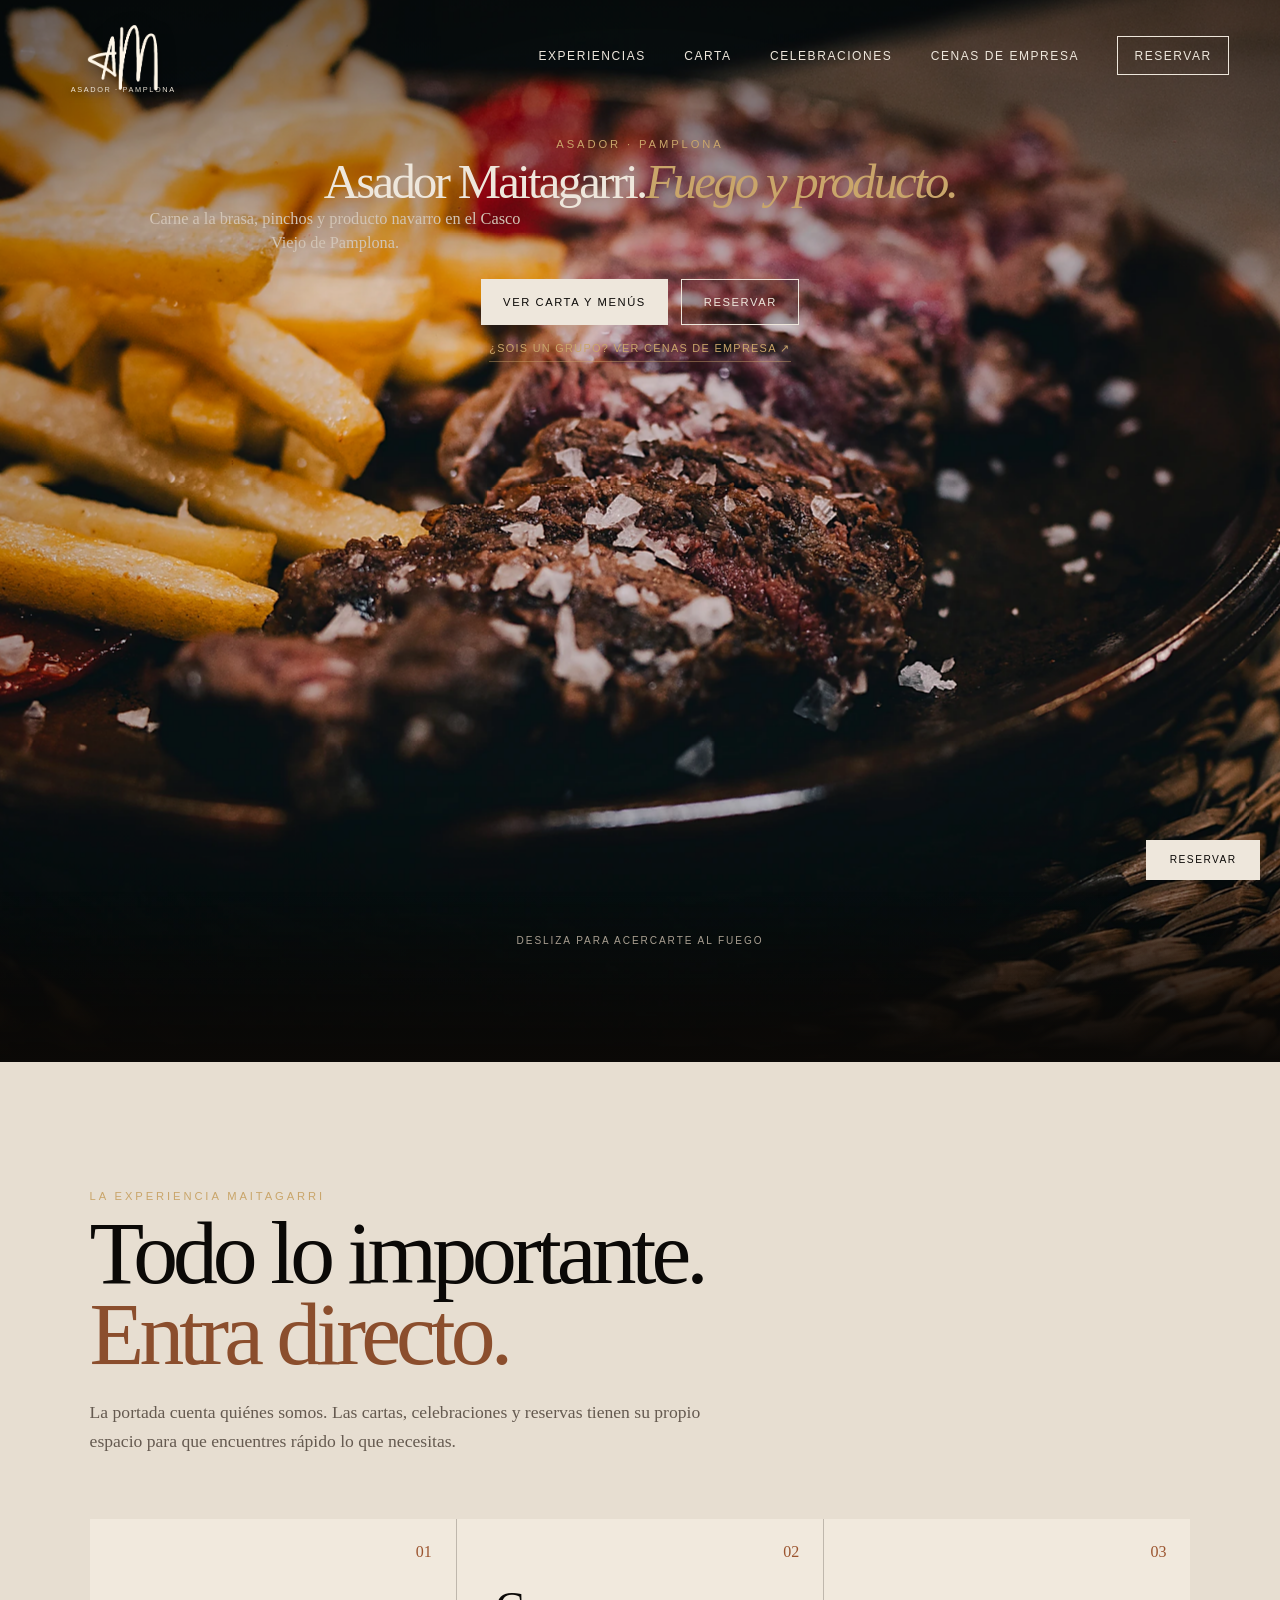
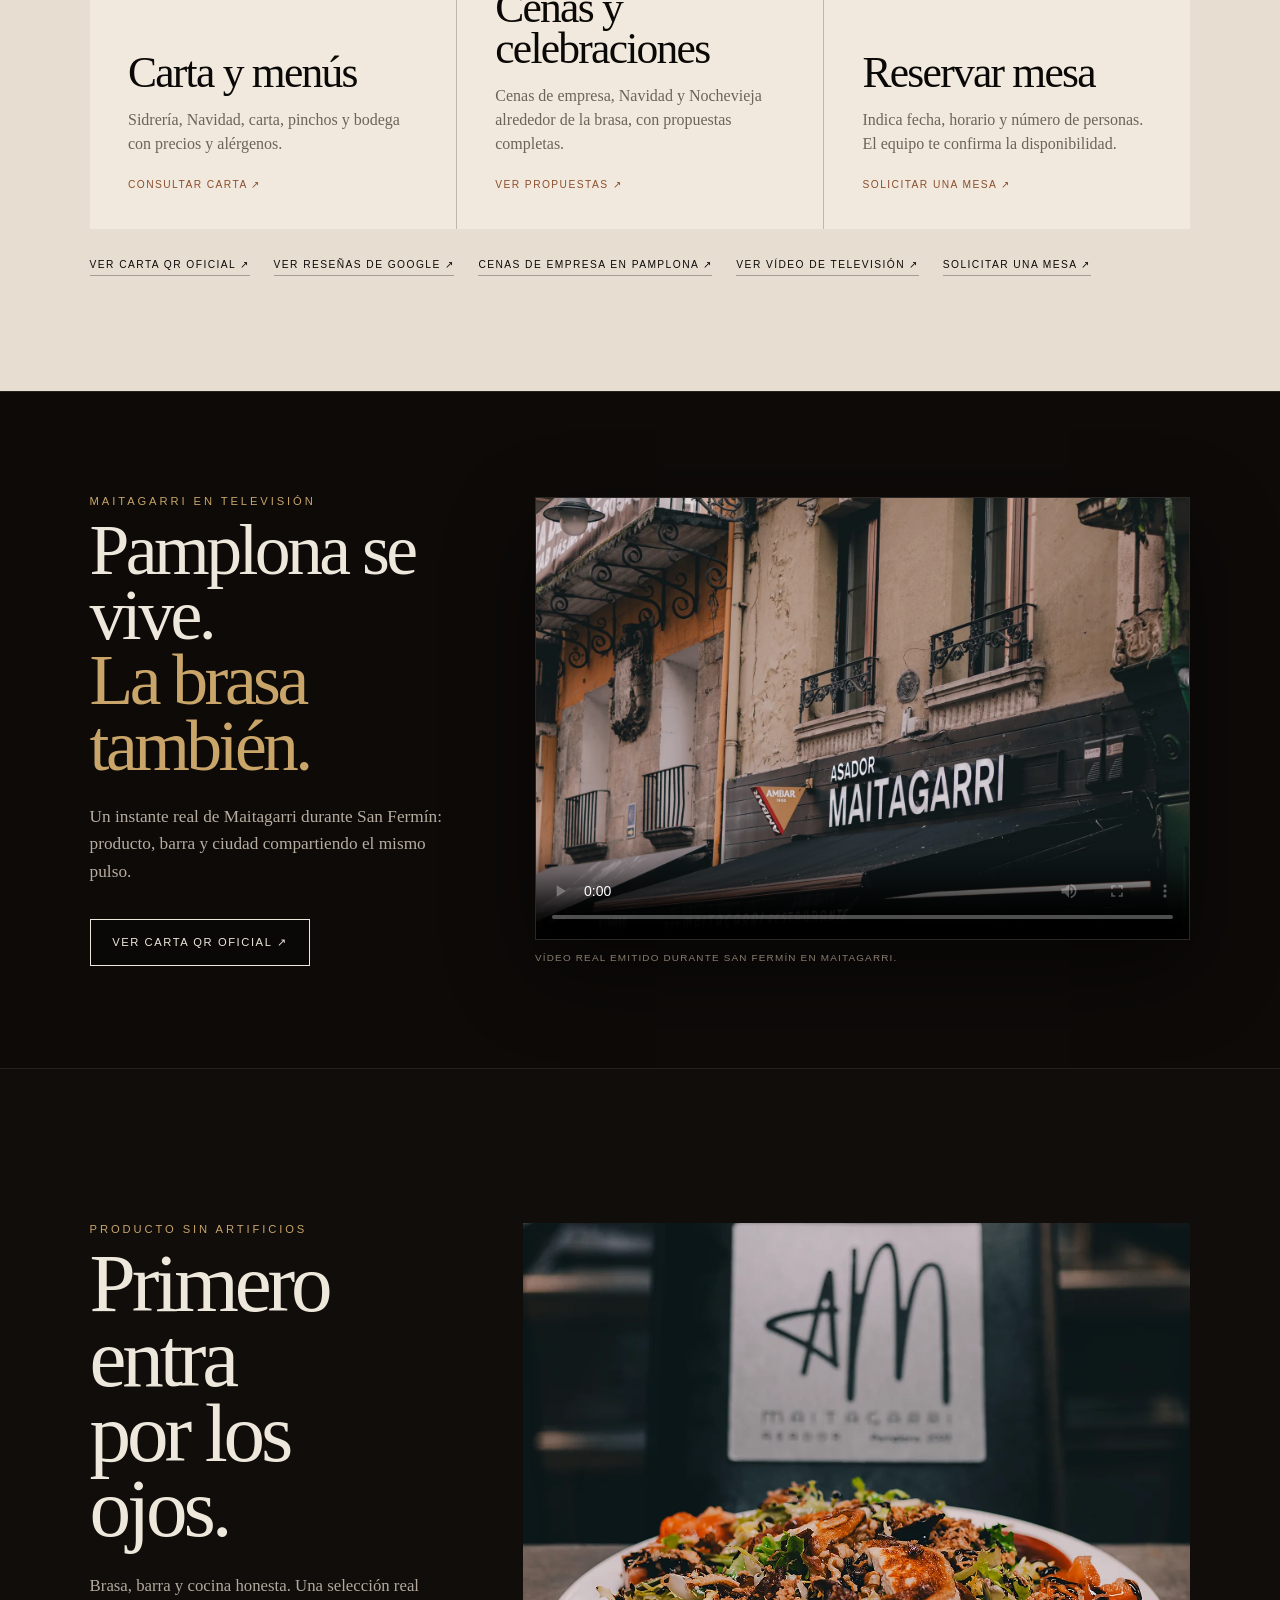
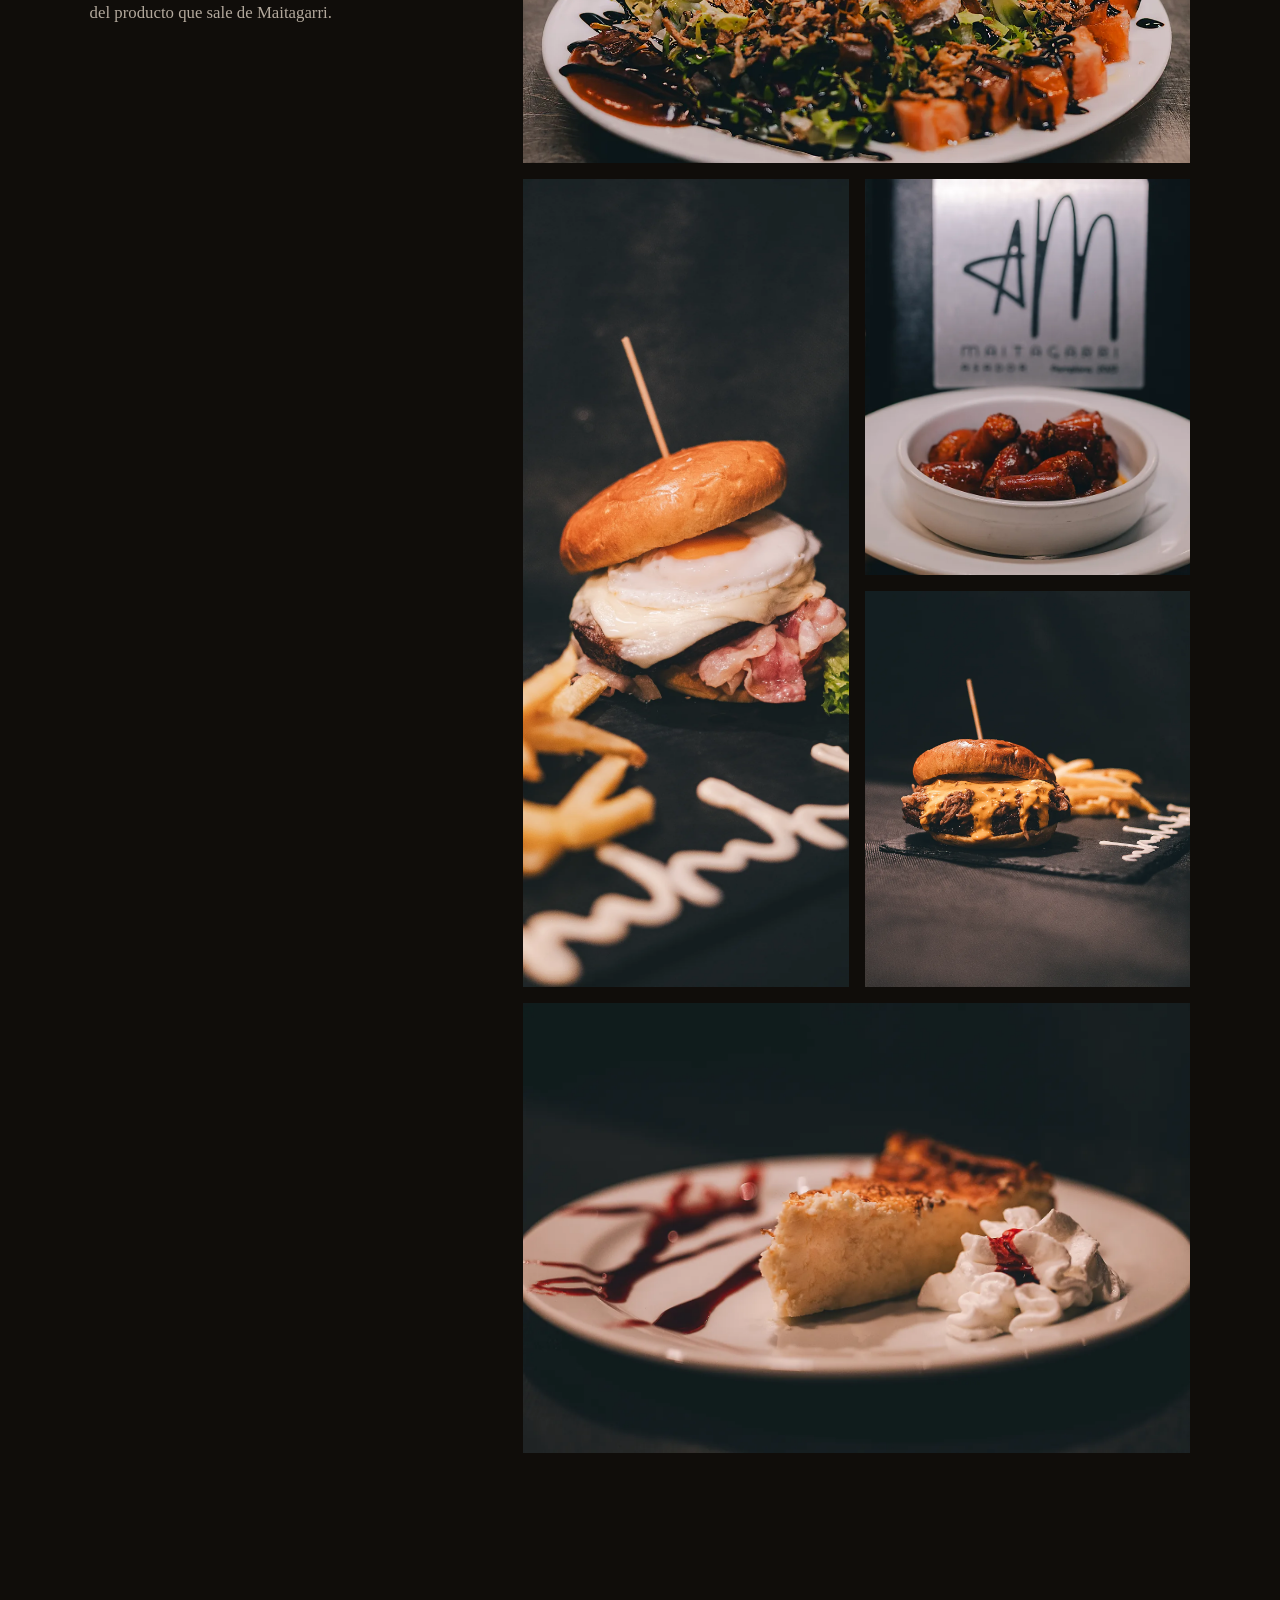
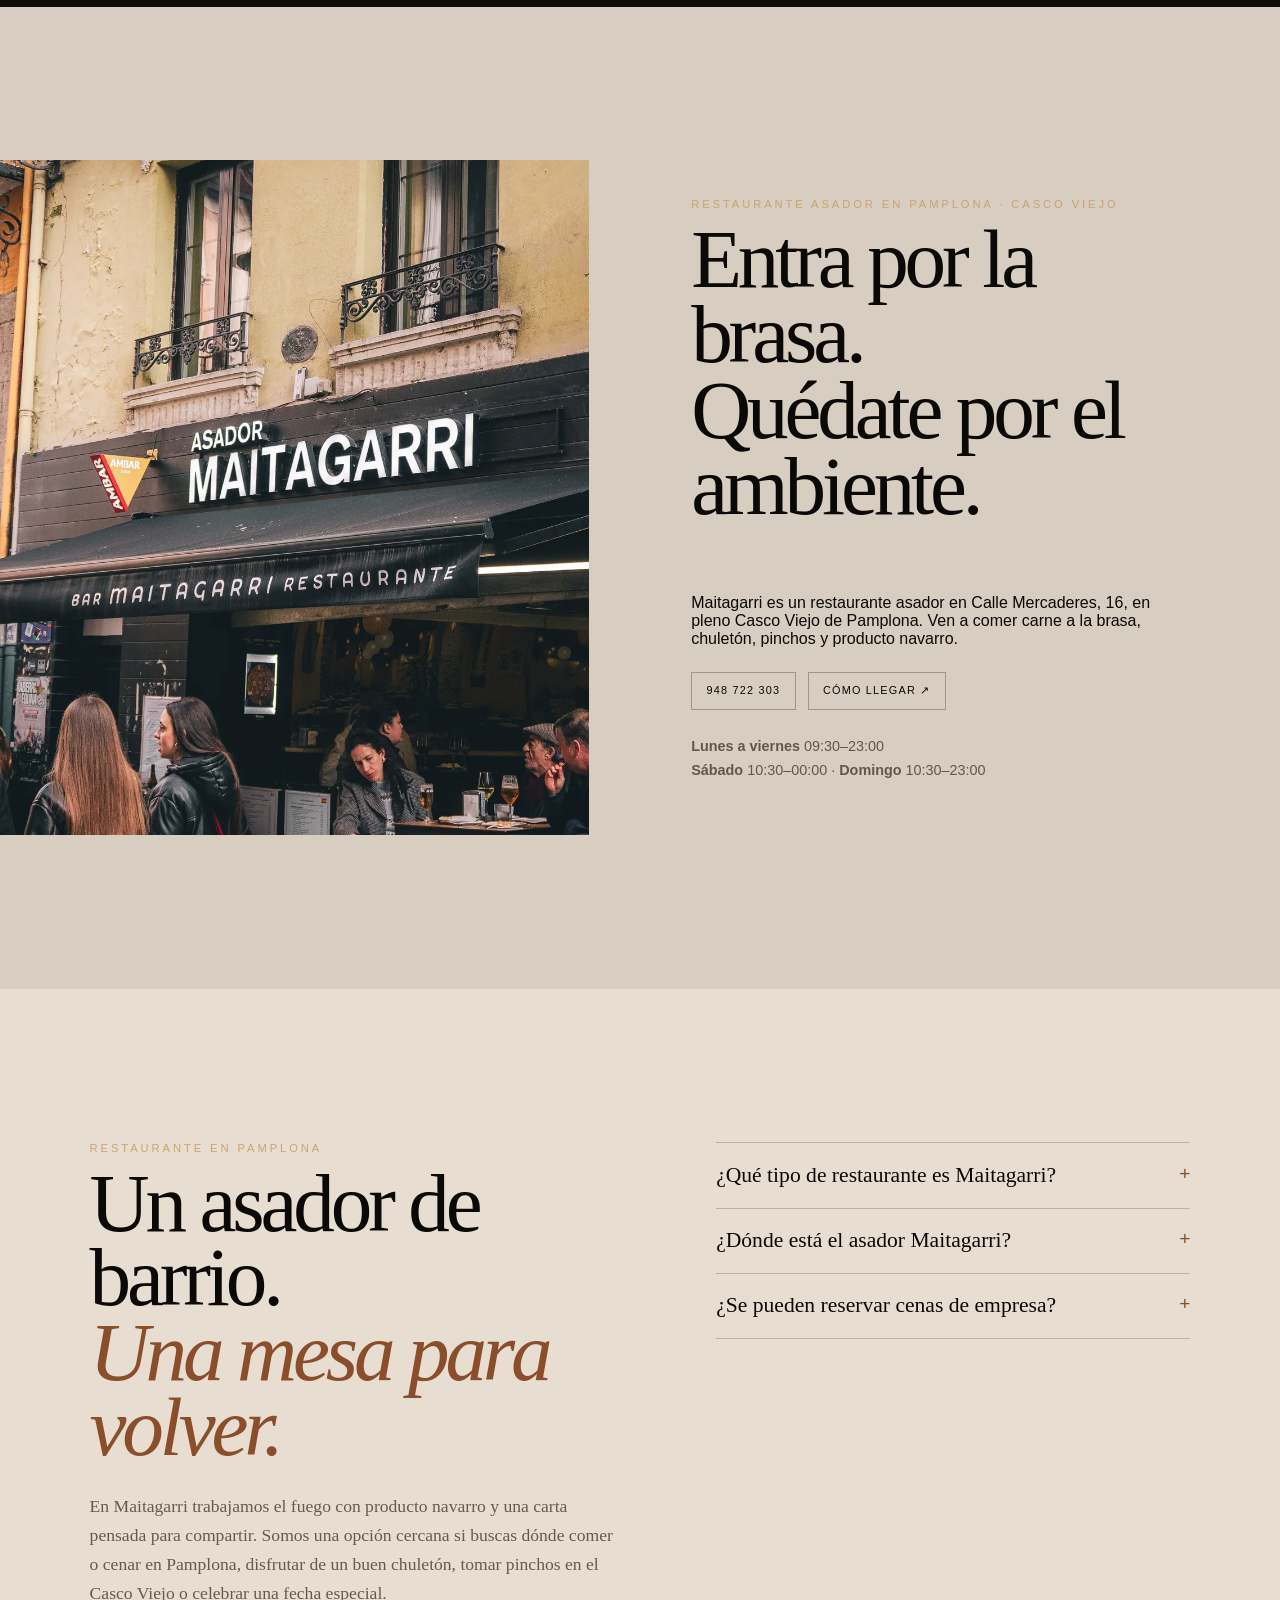
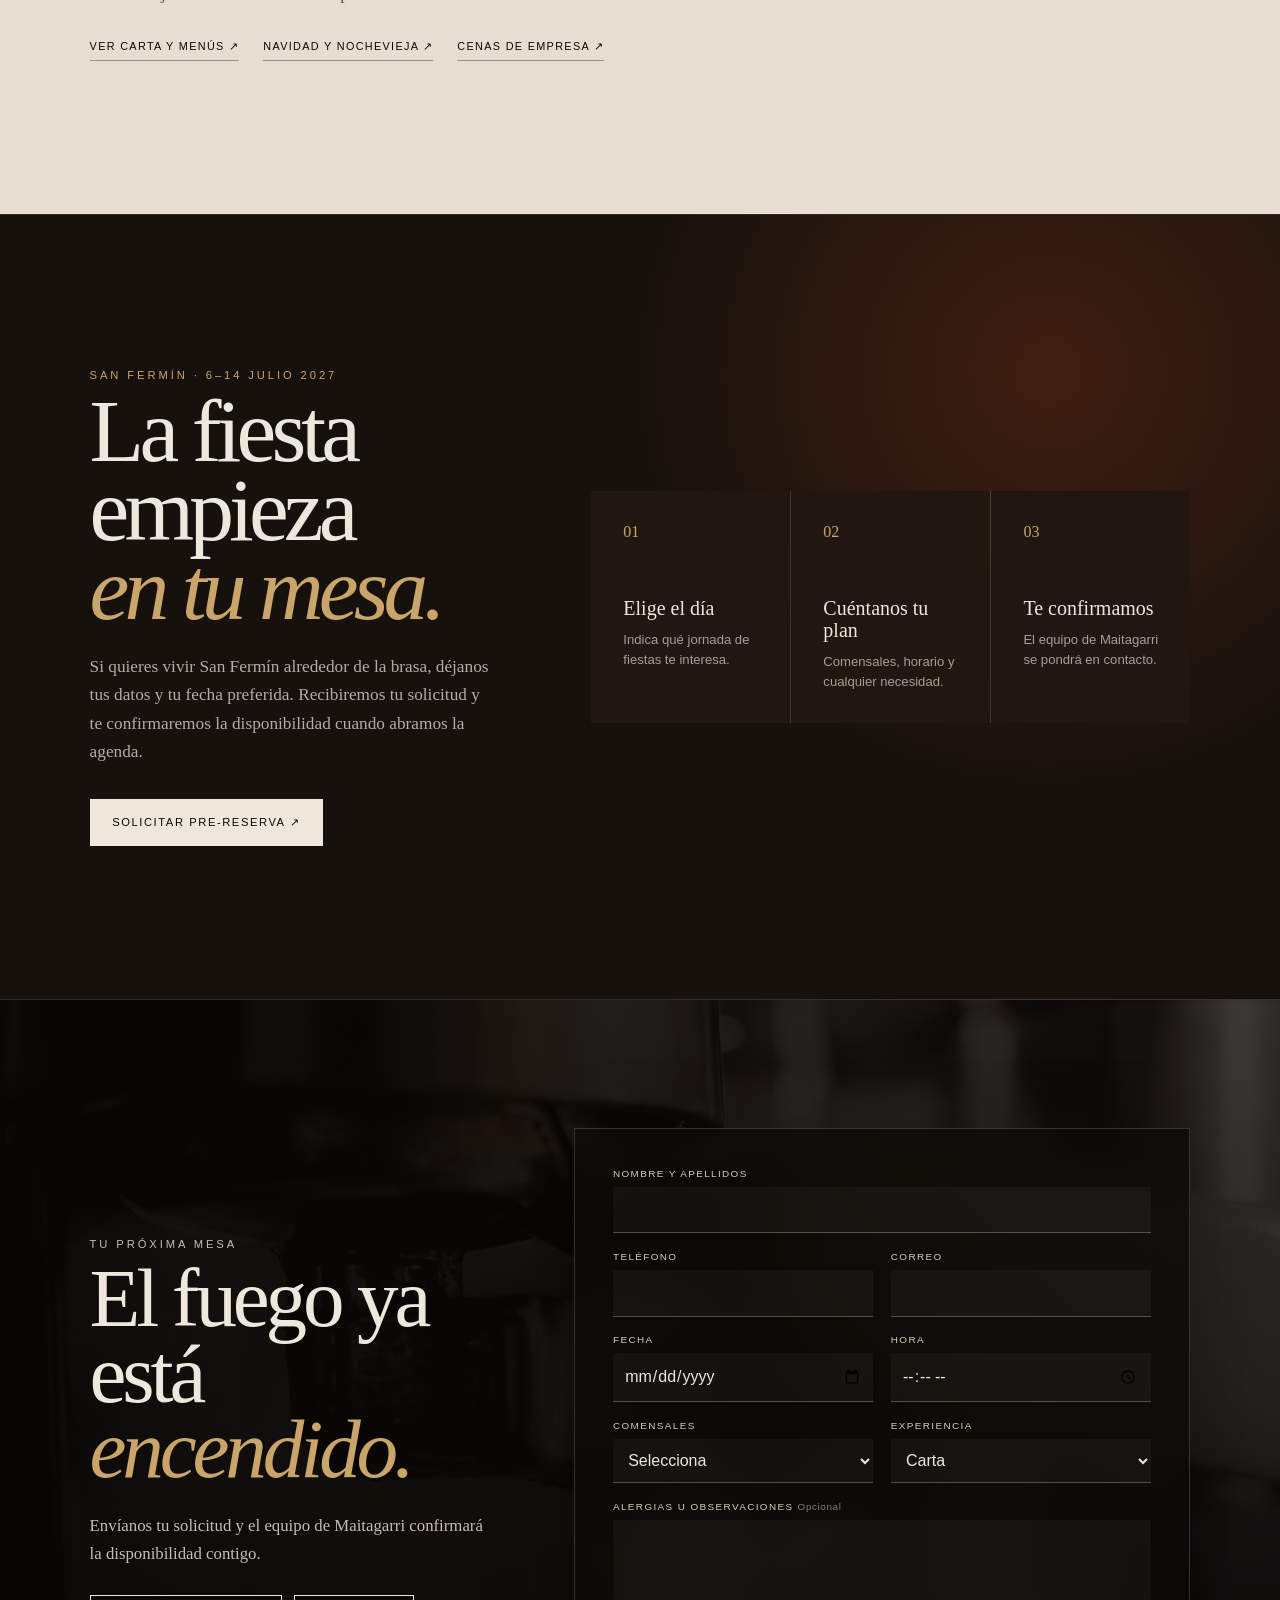
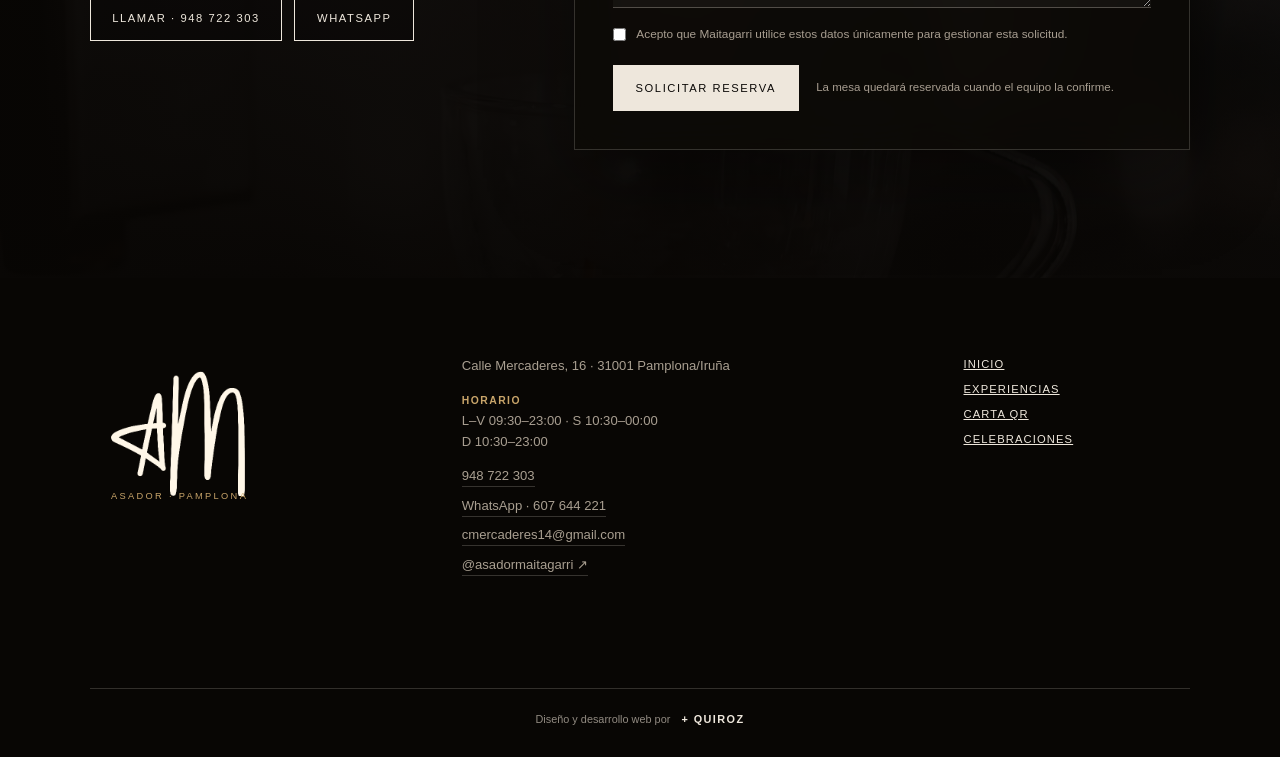
==== commit 08ca5883: "Prioriza reservas y experiencias comerciales" ====
--- a/index.html
+++ b/index.html
@@ -8,19 +8,19 @@
   <meta name="robots" content="index,follow">
   <meta property="og:type" content="website">
   <meta property="og:site_name" content="Maitagarri Asador">
-  <meta property="og:title" content="Maitagarri Asador | Fuego y producto en Pamplona">
+  <meta property="og:title" content="Restaurante asador Maitagarri en Pamplona | Brasa y producto">
   <meta property="og:description" content="Restaurante asador en Pamplona: carne a la brasa, chuletón, pinchos y celebraciones en el Casco Viejo.">
   <meta property="og:url" content="https://asadormaitagarri.com/">
   <meta property="og:image" content="https://asadormaitagarri.com/assets/web/hero-chuleton-real.webp">
   <meta property="og:image:alt" content="Chuletón de Maitagarri sobre parrilla de carbón">
   <meta property="og:locale" content="es_ES">
   <meta name="twitter:card" content="summary_large_image">
-  <meta name="twitter:title" content="Maitagarri Asador | Fuego y producto en Pamplona">
+  <meta name="twitter:title" content="Restaurante asador Maitagarri en Pamplona | Brasa y producto">
   <meta name="twitter:description" content="Restaurante asador en Pamplona: carne a la brasa, chuletón, pinchos, carta y reservas.">
   <meta name="twitter:image" content="https://asadormaitagarri.com/assets/web/hero-chuleton-real.webp">
   <link rel="canonical" href="https://asadormaitagarri.com/">
   <link rel="alternate" hreflang="es" href="https://asadormaitagarri.com/">
-  <title>Maitagarri Asador | Fuego y producto en Pamplona</title>
+  <title>Restaurante asador Maitagarri en Pamplona | Brasa y producto</title>
   <link rel="icon" href="assets/brand/maitagarri-am-original.png" type="image/png">
   <link rel="preload" href="assets/web/hero-chuleton-real.webp" as="image" type="image/webp" fetchpriority="high">
   <link rel="stylesheet" href="styles.css?v=27">
@@ -48,7 +48,7 @@
     <a class="brand" href="#inicio" aria-label="Maitagarri Asador, volver al inicio"><span class="brand-signature"><img src="assets/brand/maitagarri-am-original.png?v=3" alt="Maitagarri"><small>ASADOR · PAMPLONA</small></span></a>
     <button class="menu-toggle" type="button" aria-expanded="false" aria-controls="nav">Menú</button>
     <nav id="nav" aria-label="Navegación principal">
-      <a href="#experiencias">Experiencias</a><a href="carta.html">Carta</a><a href="celebraciones.html">Celebraciones</a><a href="trabaja-con-nosotros.html">Trabaja con nosotros</a><a class="nav-cta" href="#reserva">Reservar</a>
+      <a href="#experiencias">Experiencias</a><a href="carta.html">Carta</a><a href="celebraciones.html">Celebraciones</a><a href="cenas-de-empresa.html">Cenas de empresa</a><a class="nav-cta" href="#reserva">Reservar</a>
     </nav>
   </header>
   <main id="contenido">
@@ -57,12 +57,12 @@
       <div class="hero-scene" data-depth="2"><img src="assets/web/hero-chuleton-real.webp" alt="Chuletón real de Maitagarri servido con patatas" width="2400" height="1600" fetchpriority="high"></div>
       <canvas class="fire-canvas" aria-hidden="true"></canvas><div class="heat-haze" aria-hidden="true"></div>
       <div class="smoke smoke-back" aria-hidden="true"></div>
-      <div class="hero-copy"><p class="eyebrow">Asador · Pamplona</p><h1 id="hero-title">Asador Maitagarri.<br><em>Fuego y producto.</em></h1><p class="hero-description">Carne a la brasa, pinchos y producto navarro en el Casco Viejo de Pamplona.</p><div class="hero-actions"><a class="button button-solid" href="#experiencias">Ver experiencias</a><a class="button button-ghost" href="#reserva">Reservar</a></div></div>
+      <div class="hero-copy"><p class="eyebrow">Asador · Pamplona</p><h1 id="hero-title">Asador Maitagarri.<br><em>Fuego y producto.</em></h1><p class="hero-description">Carne a la brasa, pinchos y producto navarro en el Casco Viejo de Pamplona.</p><div class="hero-actions"><a class="button button-solid" href="carta.html">Ver carta y menús</a><a class="button button-ghost" href="#reserva">Reservar</a></div><a class="hero-intent-link" href="cenas-de-empresa.html">¿Sois un grupo? Ver cenas de empresa ↗</a></div>
       <p class="scroll-cue">Desliza para acercarte al fuego</p>
     </section>
 
 
-    <section class="experience-hub section" id="experiencias" aria-labelledby="experiences-title"><div class="section-heading"><p class="kicker">La experiencia Maitagarri</p><h2 id="experiences-title">Todo lo importante.<br><span>Entra directo.</span></h2><p>La portada cuenta quiénes somos. Las cartas y celebraciones tienen su propio espacio para que encuentres cada detalle sin perderte.</p></div><div class="hub-grid"><a class="hub-card" href="carta.html"><span class="hub-number">01</span><h3>Carta y menús</h3><p>Sidrería, Navidad, carta, pinchos y bodega con precios y alérgenos.</p><span class="hub-link">Consultar carta ↗</span></a><a class="hub-card" id="celebraciones" href="celebraciones.html"><span class="hub-number">02</span><h3>Celebraciones</h3><p>Cenas de empresa, Navidad y Nochevieja alrededor de la brasa, con propuestas completas.</p><span class="hub-link">Ver propuestas ↗</span></a><a class="hub-card" href="trabaja-con-nosotros.html"><span class="hub-number">03</span><h3>Trabaja con nosotros</h3><p>Si te gusta el oficio y el ritmo de sala, queremos conocerte.</p><span class="hub-link">Enviar candidatura ↗</span></a></div><div class="hub-foot"><a href="https://quirozstudio.github.io/maitagarri.sanfermin/#menu" target="_blank" rel="noopener noreferrer">Ver carta QR oficial ↗</a><a href="https://www.google.com/search?q=Asador+Maitagarri+Pamplona+rese%C3%B1as" target="_blank" rel="noopener noreferrer">Ver reseñas de Google ↗</a><a href="cenas-de-empresa.html">Cenas de empresa en Pamplona ↗</a><a href="#television">Ver vídeo de televisión ↗</a><a href="#reserva">Solicitar una mesa ↗</a></div></section>
+    <section class="experience-hub section" id="experiencias" aria-labelledby="experiences-title"><div class="section-heading"><p class="kicker">La experiencia Maitagarri</p><h2 id="experiences-title">Todo lo importante.<br><span>Entra directo.</span></h2><p>La portada cuenta quiénes somos. Las cartas, celebraciones y reservas tienen su propio espacio para que encuentres rápido lo que necesitas.</p></div><div class="hub-grid"><a class="hub-card" href="carta.html"><span class="hub-number">01</span><h3>Carta y menús</h3><p>Sidrería, Navidad, carta, pinchos y bodega con precios y alérgenos.</p><span class="hub-link">Consultar carta ↗</span></a><a class="hub-card" id="celebraciones" href="cenas-de-empresa.html"><span class="hub-number">02</span><h3>Cenas y celebraciones</h3><p>Cenas de empresa, Navidad y Nochevieja alrededor de la brasa, con propuestas completas.</p><span class="hub-link">Ver propuestas ↗</span></a><a class="hub-card" href="#reserva"><span class="hub-number">03</span><h3>Reservar mesa</h3><p>Indica fecha, horario y número de personas. El equipo te confirma la disponibilidad.</p><span class="hub-link">Solicitar una mesa ↗</span></a></div><div class="hub-foot"><a href="https://quirozstudio.github.io/maitagarri.sanfermin/#menu" target="_blank" rel="noopener noreferrer">Ver carta QR oficial ↗</a><a href="https://www.google.com/search?q=Asador+Maitagarri+Pamplona+rese%C3%B1as" target="_blank" rel="noopener noreferrer">Ver reseñas de Google ↗</a><a href="cenas-de-empresa.html">Cenas de empresa en Pamplona ↗</a><a href="#television">Ver vídeo de televisión ↗</a><a href="#reserva">Solicitar una mesa ↗</a></div></section>
 
     <section class="sanfermin-film compact-film section" id="television" aria-labelledby="film-title"><div class="film-copy"><p class="kicker">Maitagarri en televisión</p><h2 id="film-title">Pamplona se vive.<br><span>La brasa también.</span></h2><p>Un instante real de Maitagarri durante San Fermín: producto, barra y ciudad compartiendo el mismo pulso.</p><a class="button button-ghost" href="https://quirozstudio.github.io/maitagarri.sanfermin/#menu" target="_blank" rel="noopener noreferrer">Ver carta QR oficial ↗</a></div><figure class="film-frame"><video controls playsinline preload="metadata" poster="assets/web/maitagarri-sign.webp"><source src="assets/video/san-fermin-ambiente.mp4" type="video/mp4">Tu navegador no puede reproducir este vídeo.</video><figcaption>Vídeo real emitido durante San Fermín en Maitagarri.</figcaption></figure></section>
 
@@ -93,7 +93,7 @@
           <div class="form-field"><label for="reservation-date">Fecha</label><input id="reservation-date" name="fecha" type="date" required></div>
           <div class="form-field"><label for="reservation-time">Hora</label><input id="reservation-time" name="hora" type="time" step="900" required></div>
           <div class="form-field"><label for="reservation-guests">Comensales</label><select id="reservation-guests" name="comensales" required><option value="" selected disabled>Selecciona</option><option>1</option><option>2</option><option>3</option><option>4</option><option>5</option><option>6</option><option>7</option><option>8</option><option>9</option><option>10</option><option value="Más de 10">Más de 10</option></select></div>
-          <div class="form-field"><label for="reservation-experience">Experiencia</label><select id="reservation-experience" name="experiencia"><option value="Carta">Carta</option><option value="Menú Sidrería 2026">Menú Sidrería</option><option value="Menú especial Navidad 2026">Menú especial Navidad</option><option value="San Fermín 2027">San Fermín 2027</option></select></div>
+          <div class="form-field"><label for="reservation-experience">Experiencia</label><select id="reservation-experience" name="experiencia"><option value="Carta">Carta</option><option value="Cena de empresa">Cena de empresa</option><option value="Menú Sidrería 2026">Menú Sidrería</option><option value="Menú especial Navidad 2026">Menú especial Navidad</option><option value="San Fermín 2027">San Fermín 2027</option></select></div>
           <div class="form-field form-field-wide"><label for="reservation-notes">Alergias u observaciones <span>Opcional</span></label><textarea id="reservation-notes" name="observaciones" rows="3"></textarea></div>
           <label class="form-consent form-field-wide"><input type="checkbox" name="privacidad" value="Aceptada" required><span>Acepto que Maitagarri utilice estos datos únicamente para gestionar esta solicitud.</span></label>
           <div class="form-submit form-field-wide"><button class="button button-solid" type="submit">Solicitar reserva</button><p class="form-status" role="status" aria-live="polite">La mesa quedará reservada cuando el equipo la confirme.</p></div>
--- a/styles.css
+++ b/styles.css
@@ -166,6 +166,47 @@
 .reserve-bg{background-image:linear-gradient(rgba(8,6,4,.48),rgba(8,6,4,.9)),url('assets/web/fachada.webp')}.house-gallery{background:#15110e}.house-intro h2{font-size:clamp(3rem,7vw,7rem);line-height:.93;letter-spacing:-.055em}.house-grid{display:grid;grid-template-columns:repeat(2,1fr);gap:1rem;margin-top:5rem}.house-grid figure{margin:0;overflow:hidden}.house-grid img{width:100%;height:62vh;object-fit:cover;transition:transform .8s}.house-grid figure:hover img{transform:scale(1.025)}.house-grid .wide{grid-column:1/-1}.house-grid .wide img{height:72vh}
 @media(max-width:760px){.house-grid{display:block}.house-grid figure{margin-bottom:1rem}.house-grid img,.house-grid .wide img{height:56vh}}
 .reserve-bg{background-image:linear-gradient(rgba(8,6,4,.48),rgba(8,6,4,.9)),url('assets/web/maitagarri-coffee.webp')}
+
+/* Campaña de cenas de empresa: la fotografía del local vende la experiencia antes que el texto. */
+.campaign-hero-photo{position:relative;isolation:isolate;overflow:hidden;background:#15110e;min-height:78vh}
+.campaign-hero-photo-media{position:absolute;inset:0;z-index:0;overflow:hidden}
+.campaign-hero-photo-media img{display:block;width:100%;height:100%;object-fit:cover;object-position:center 58%;filter:saturate(1.08) contrast(1.04) brightness(.82)}
+.campaign-hero-photo:before{content:'';position:absolute;inset:0;z-index:0;background:linear-gradient(90deg,rgba(8,6,4,.88) 0%,rgba(8,6,4,.46) 43%,rgba(8,6,4,.12) 100%),linear-gradient(0deg,rgba(8,6,4,.68),transparent 58%);pointer-events:none}
+.campaign-hero-photo:after{content:'';position:absolute;inset:0;z-index:0;background:linear-gradient(115deg,rgba(201,165,106,.12),transparent 42%);pointer-events:none}
+.campaign-hero-photo>*{position:relative;z-index:1}
+.campaign-hero-photo>.campaign-hero-photo-media{position:absolute;z-index:0}
+.campaign-hero-photo>p:last-of-type{max-width:650px}
+.campaign-hero-button{margin-top:2rem;border-color:var(--gold);background:var(--gold);color:var(--ink)}
+.campaign-gallery{background:#15110e;color:var(--paper);overflow:hidden}
+.campaign-gallery-heading{display:grid;grid-template-columns:minmax(0,1.1fr) minmax(260px,.7fr);gap:clamp(3rem,8vw,8rem);align-items:end;margin-bottom:clamp(3rem,6vw,5rem)}
+.campaign-gallery-heading h2{font:400 clamp(3.3rem,6.4vw,6.8rem)/.9 Georgia;letter-spacing:-.05em;margin:.6rem 0 0}
+.campaign-gallery-heading h2 em{color:var(--gold)}
+.campaign-gallery-heading>p{max-width:390px;color:#b7aca0;font:1.05rem/1.6 Georgia;margin:0 0 .4rem}
+.campaign-gallery-grid{display:grid;grid-template-columns:1.45fr .8fr .8fr;grid-template-rows:minmax(280px,52vh) minmax(240px,42vh);gap:1rem}
+.campaign-gallery-grid figure{position:relative;min-height:0;margin:0;overflow:hidden;background:#211a15}
+.campaign-gallery-grid figure:after{content:'';position:absolute;inset:42% 0 0;background:linear-gradient(0deg,rgba(8,6,4,.92),transparent);pointer-events:none}
+.campaign-gallery-grid img{display:block;width:100%;height:100%;object-fit:cover;transition:transform .8s cubic-bezier(.2,.7,.2,1),filter .8s ease}
+.campaign-gallery-grid figure:hover img{transform:scale(1.035);filter:saturate(1.08)}
+.campaign-gallery-grid figcaption{position:absolute;right:1.2rem;bottom:1.15rem;left:1.2rem;z-index:1;display:flex;flex-direction:column;gap:.3rem}
+.campaign-gallery-grid figcaption span{color:var(--gold);font:.7rem Arial;letter-spacing:.14em}
+.campaign-gallery-grid figcaption strong{font:400 clamp(1.45rem,2.2vw,2.25rem)/1 Georgia}
+.campaign-gallery-grid figcaption small{max-width:300px;color:#d2c4b5;font:.78rem/1.4 Arial}
+.campaign-gallery-main{grid-column:1;grid-row:1 / 3}
+.campaign-gallery-main img{object-position:center}
+.campaign-gallery-grid figure:nth-child(2){grid-column:2;grid-row:1}
+.campaign-gallery-wide{grid-column:3;grid-row:1}
+.campaign-gallery-wide img{object-position:52% center}
+.campaign-gallery-grid figure:nth-child(4){grid-column:2 / 4;grid-row:2}
+.campaign-gallery-grid figure:nth-child(4) img{object-position:center 58%}
+.campaign-gallery-cta{display:flex;justify-content:space-between;align-items:center;gap:2rem;margin-top:1.25rem;padding:1.35rem 0 0;border-top:1px solid rgba(238,231,220,.2)}
+.campaign-gallery-cta p{color:#d2c4b5;font:italic 1.05rem/1.4 Georgia;margin:0}
+.campaign-gallery-cta .button-ghost{border-color:rgba(238,231,220,.45);color:var(--paper)}
+@media(max-width:760px){.campaign-hero-photo{min-height:78vh}.campaign-hero-photo-media img{object-position:58% center;filter:saturate(1.08) contrast(1.04) brightness(.86)}.campaign-hero-photo:before{background:linear-gradient(0deg,rgba(8,6,4,.9) 0%,rgba(8,6,4,.73) 52%,rgba(8,6,4,.62) 100%)}.campaign-hero-button{margin-top:1.5rem}.campaign-gallery-heading{grid-template-columns:1fr;gap:1.5rem}.campaign-gallery-heading h2{font-size:clamp(3.2rem,15vw,5rem)}.campaign-gallery-grid{display:flex;overflow-x:auto;margin-inline:-1.2rem;padding-inline:1.2rem;gap:.8rem;scroll-snap-type:x mandatory}.campaign-gallery-grid figure,.campaign-gallery-main,.campaign-gallery-grid figure:nth-child(2),.campaign-gallery-wide,.campaign-gallery-grid figure:nth-child(4){min-width:82vw;height:62vh;grid-column:auto;grid-row:auto;scroll-snap-align:center}.campaign-gallery-grid figcaption{right:1rem;bottom:1rem;left:1rem}.campaign-gallery-cta{display:block}.campaign-gallery-cta p{margin-bottom:1.25rem}}
+
+/* La primera pantalla debe ofrecer acciones comerciales reconocibles sin obligar a descifrar la navegación. */
+.hero-intent-link{display:inline-flex;margin-top:1.1rem;color:var(--gold);font-size:.68rem;letter-spacing:.12em;text-decoration:none;text-transform:uppercase;border-bottom:1px solid rgba(201,165,106,.45);padding-bottom:.35rem;transition:color .2s,border-color .2s}
+.hero-intent-link:hover,.hero-intent-link:focus-visible{color:var(--paper);border-color:var(--paper)}
+@media(max-width:760px){.hero-intent-link{font-size:.62rem;margin-top:.9rem}}
 
 .location-links,.reserve-actions{display:flex;flex-wrap:wrap;gap:.75rem}.location-links{margin:1.5rem 0}.location-links a{display:inline-flex;padding:.72rem .9rem;border:1px solid rgba(11,9,7,.28);text-decoration:none;font-size:.68rem;letter-spacing:.11em;text-transform:uppercase}.location-hours{font:.9rem/1.7 Arial;color:#61574d}.reserve-actions{justify-content:center;margin-top:1.7rem}.footer-contact{display:flex;flex-direction:column;gap:.65rem;color:var(--muted);font-size:.82rem}.footer-contact p{margin-bottom:.35rem}.footer-contact a{width:max-content;text-decoration:none;border-bottom:1px solid rgba(238,231,220,.2);padding-bottom:.2rem}.footer-contact a:hover,.footer-contact a:focus-visible{color:var(--paper)}
 .sidreria-grid article p{margin:.45rem 0 0;color:#70655b;font:italic .84rem/1.5 Georgia}.sidreria-grid .menu-conditions{background:#ded3c4}.allergen-note{margin-top:1.5rem!important;padding-top:1rem;border-top:1px solid rgba(11,9,7,.16);font:italic .78rem/1.5 Arial!important;color:#675c52!important}.menu-pdf-link{display:inline-flex;margin-top:1rem;padding-bottom:.3rem;border-bottom:1px solid rgba(11,9,7,.45);color:#332a24;text-decoration:none;font-size:.65rem;letter-spacing:.12em;text-transform:uppercase}.menu-tabs{overflow-x:auto;scrollbar-width:thin}.menu-tabs button{flex:0 0 auto}
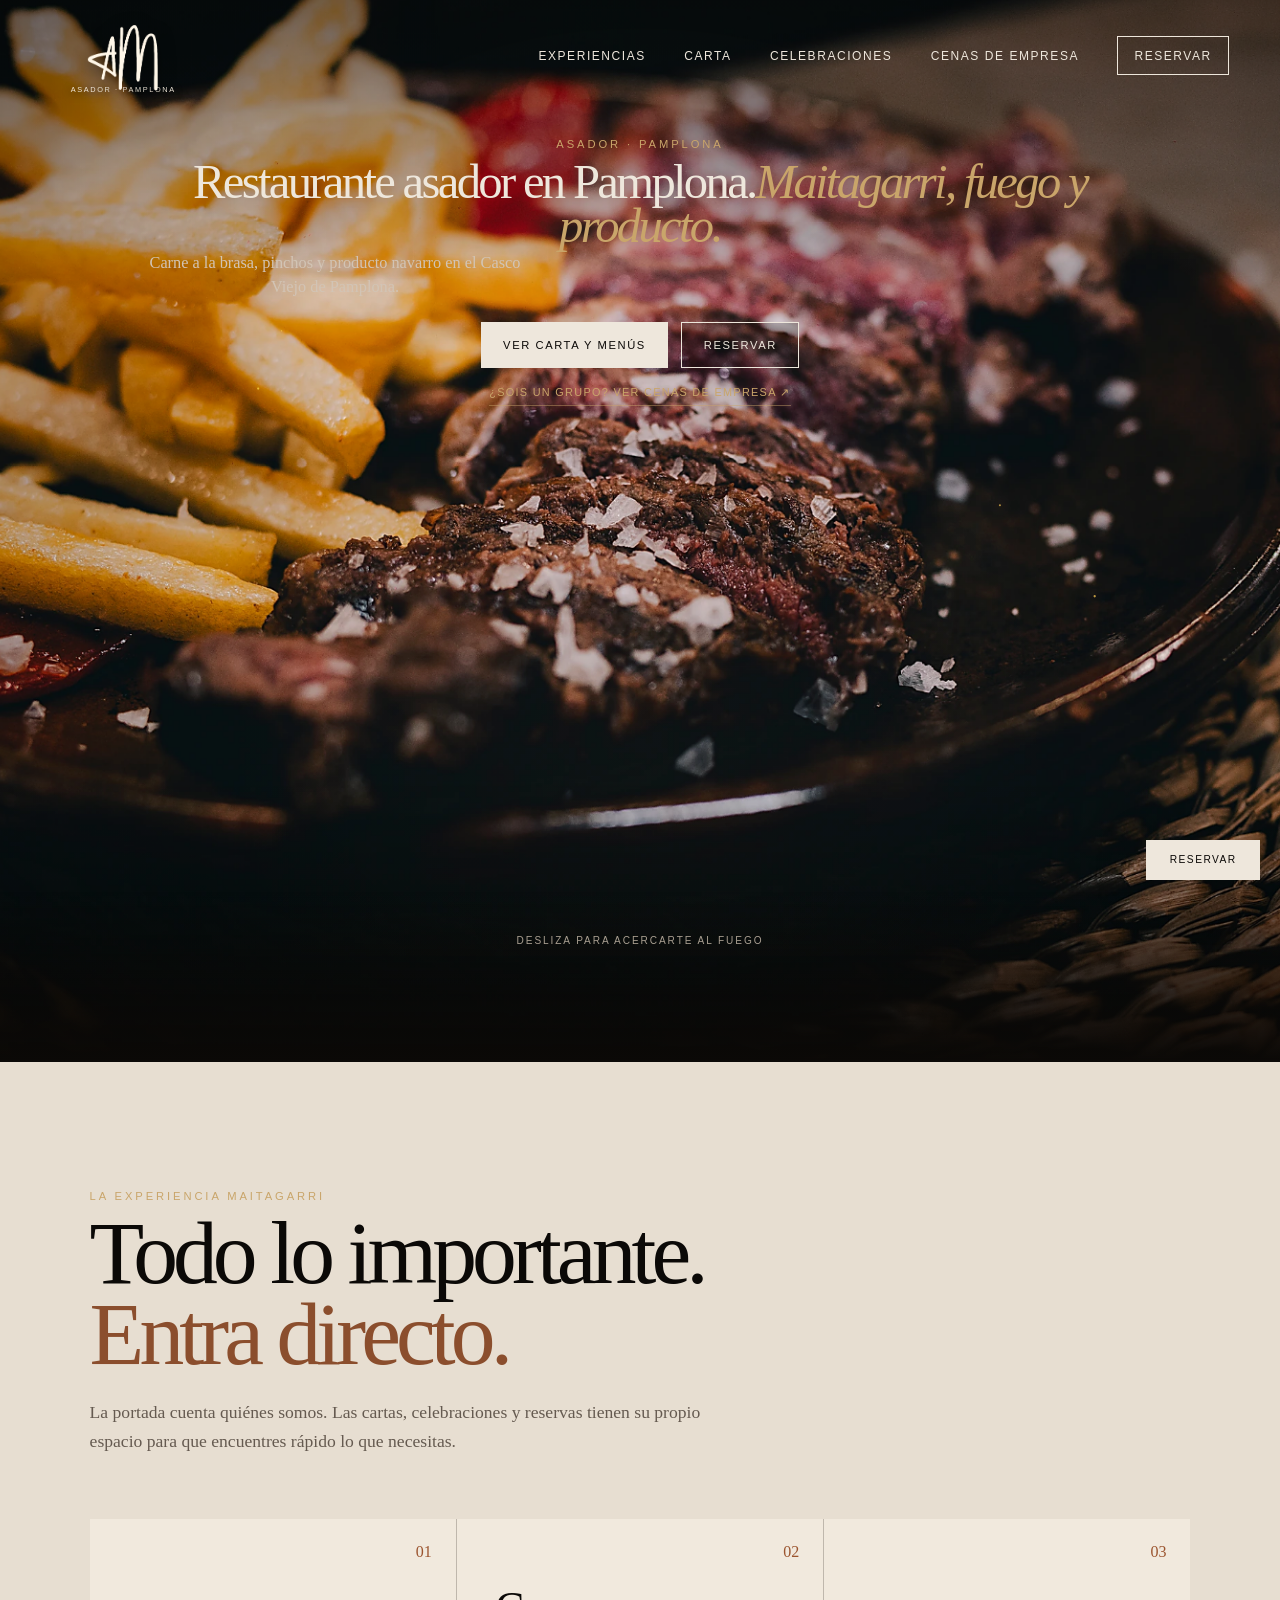
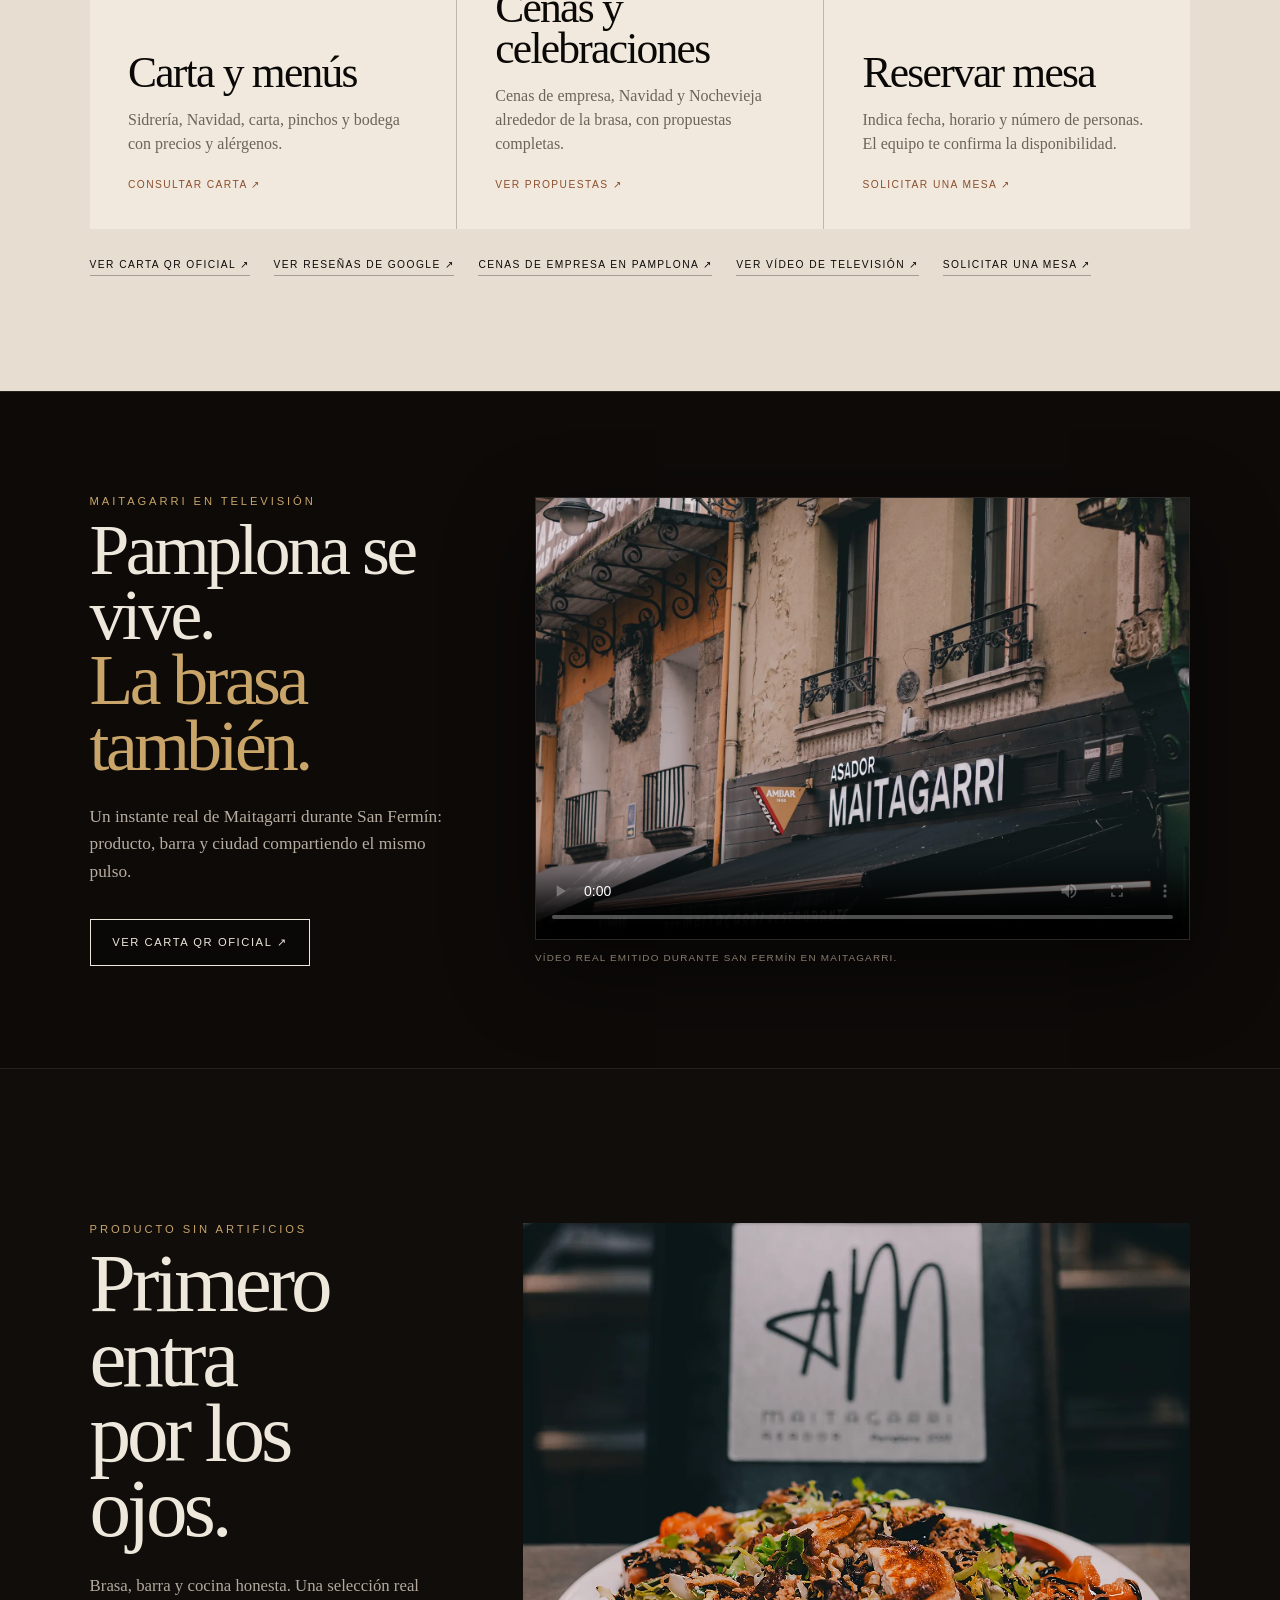
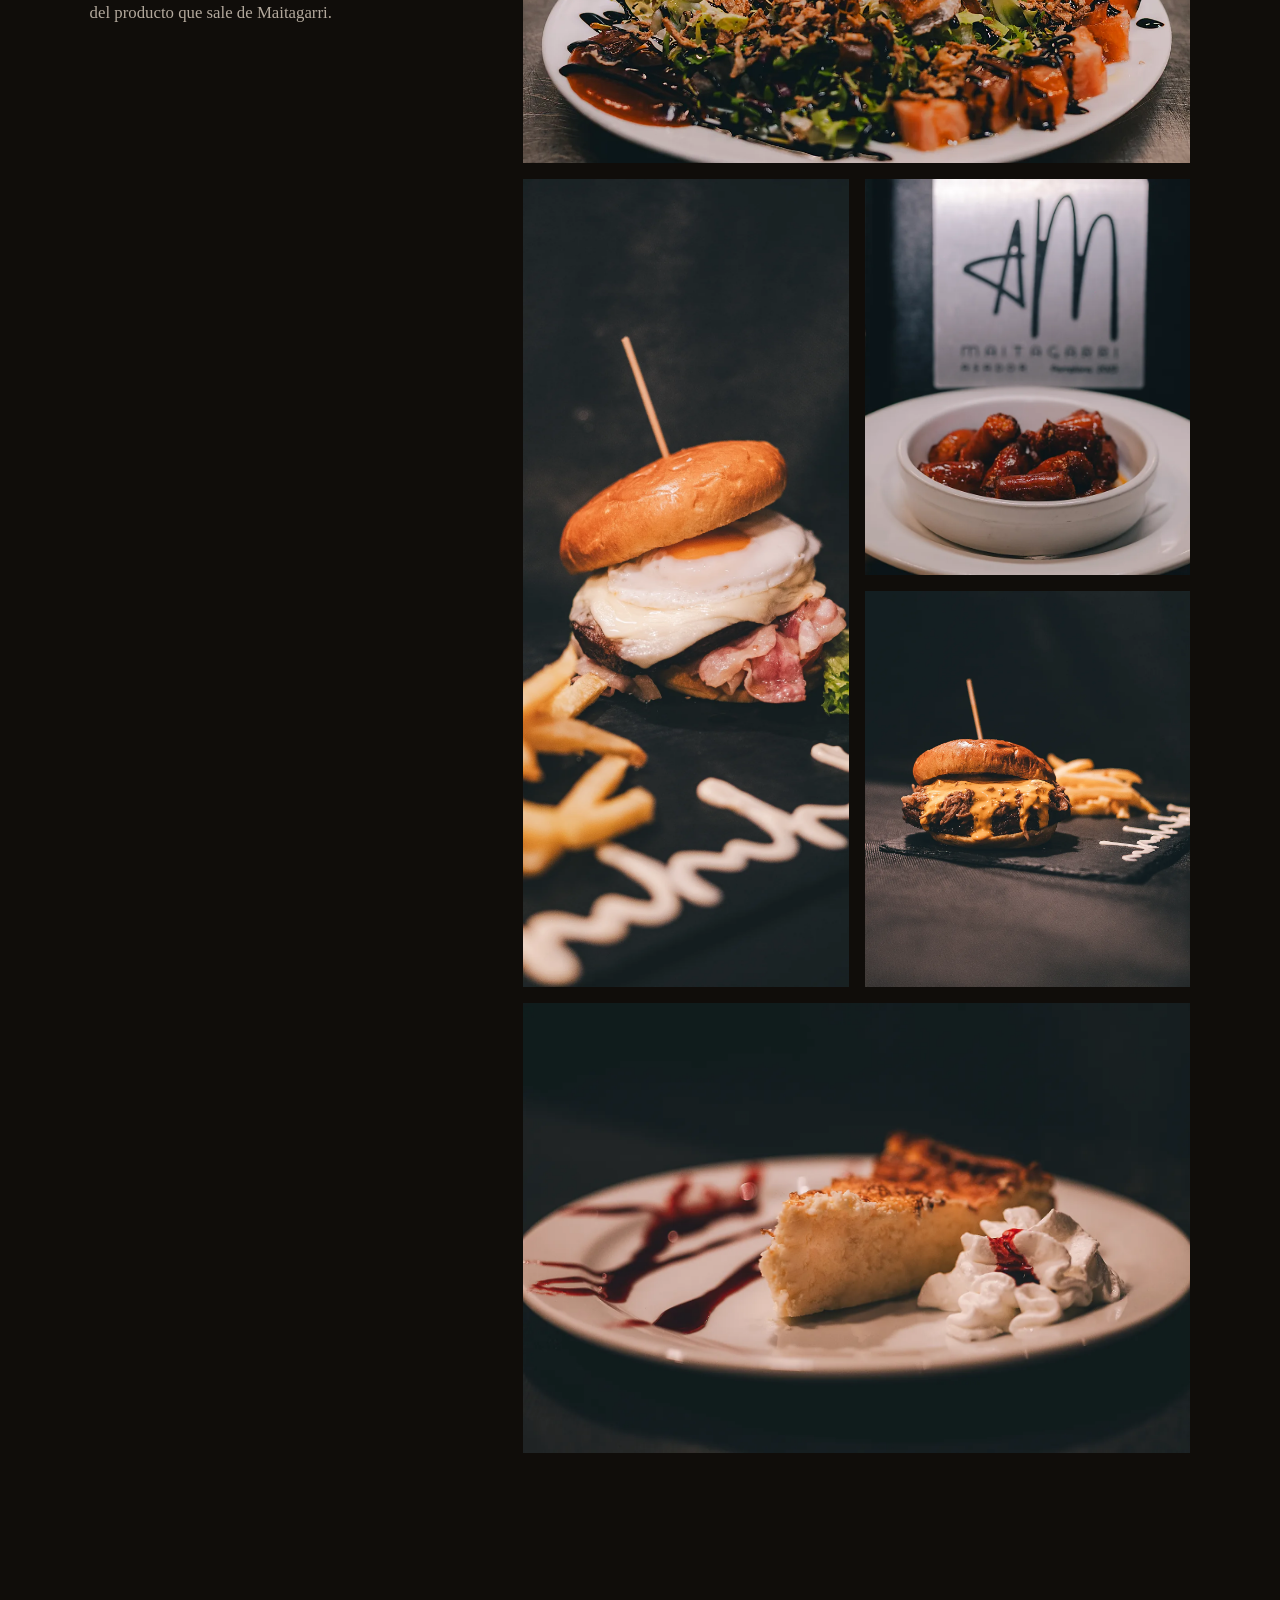
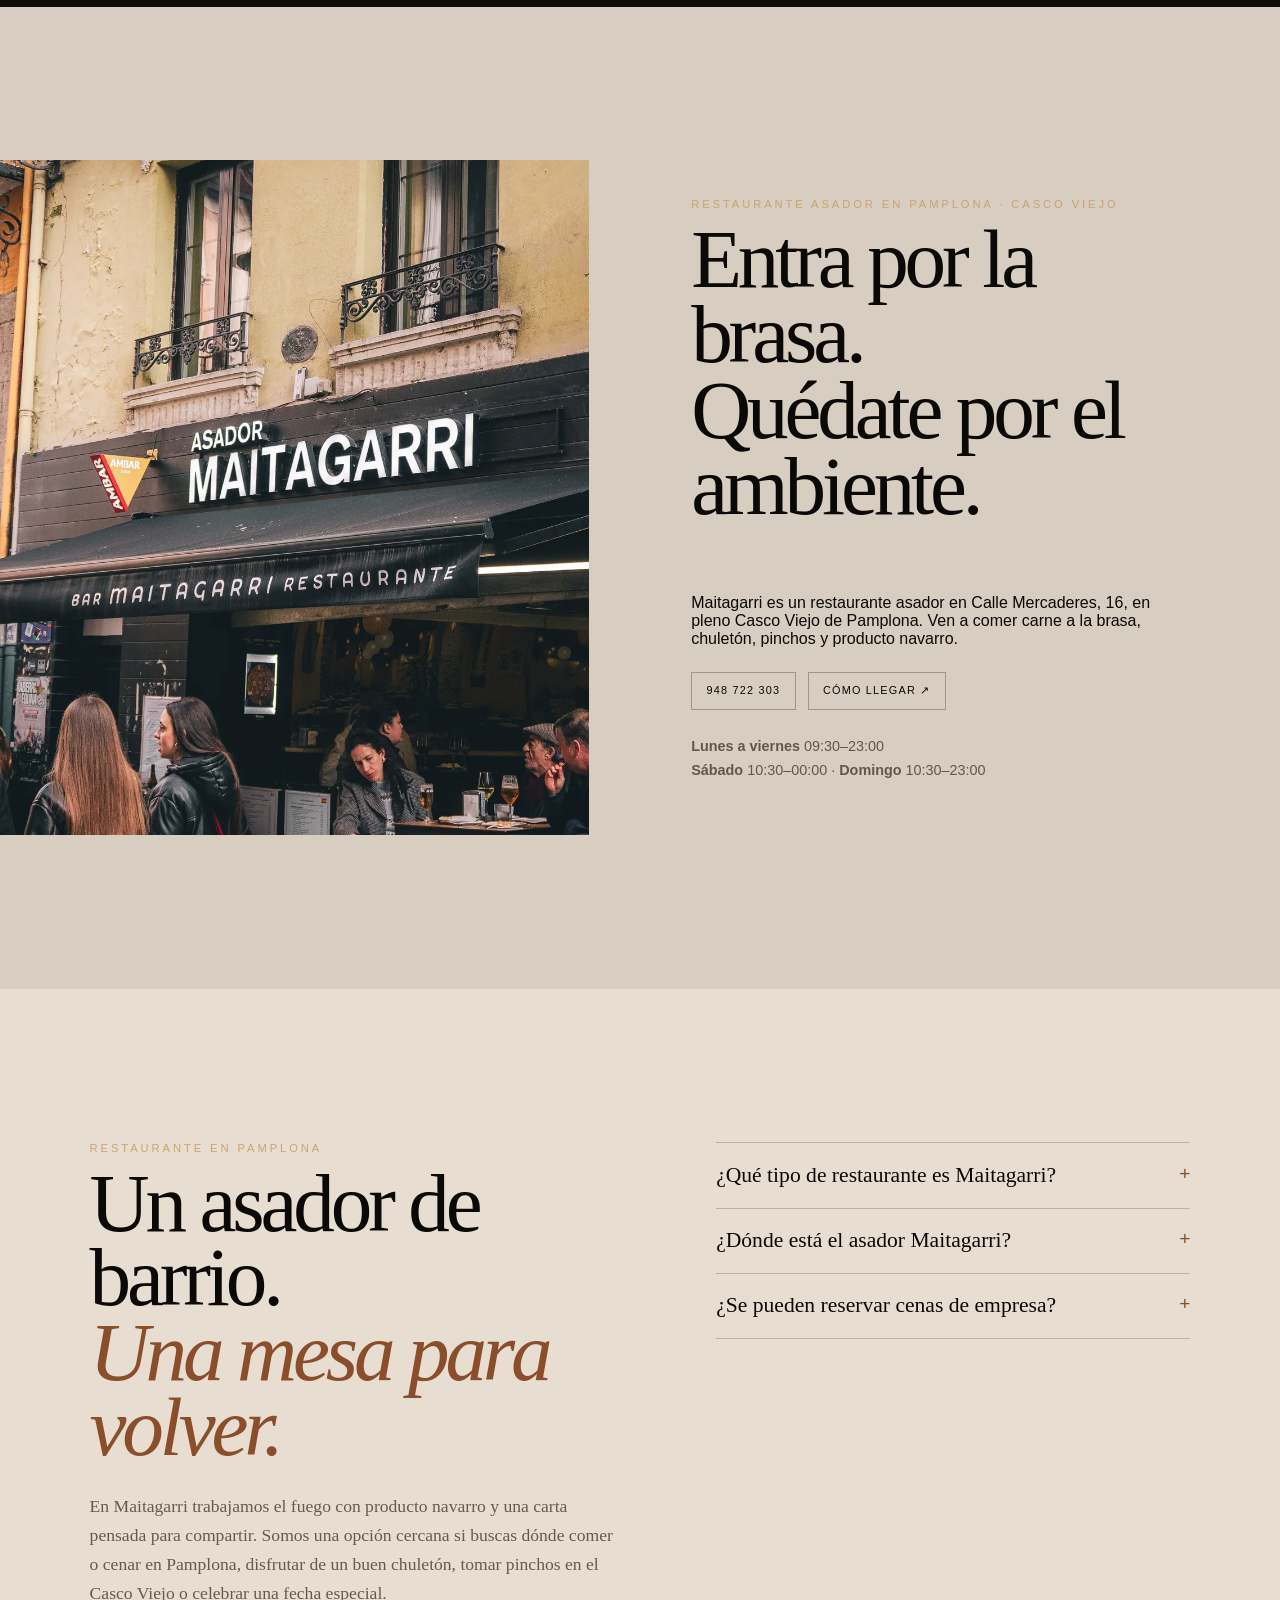
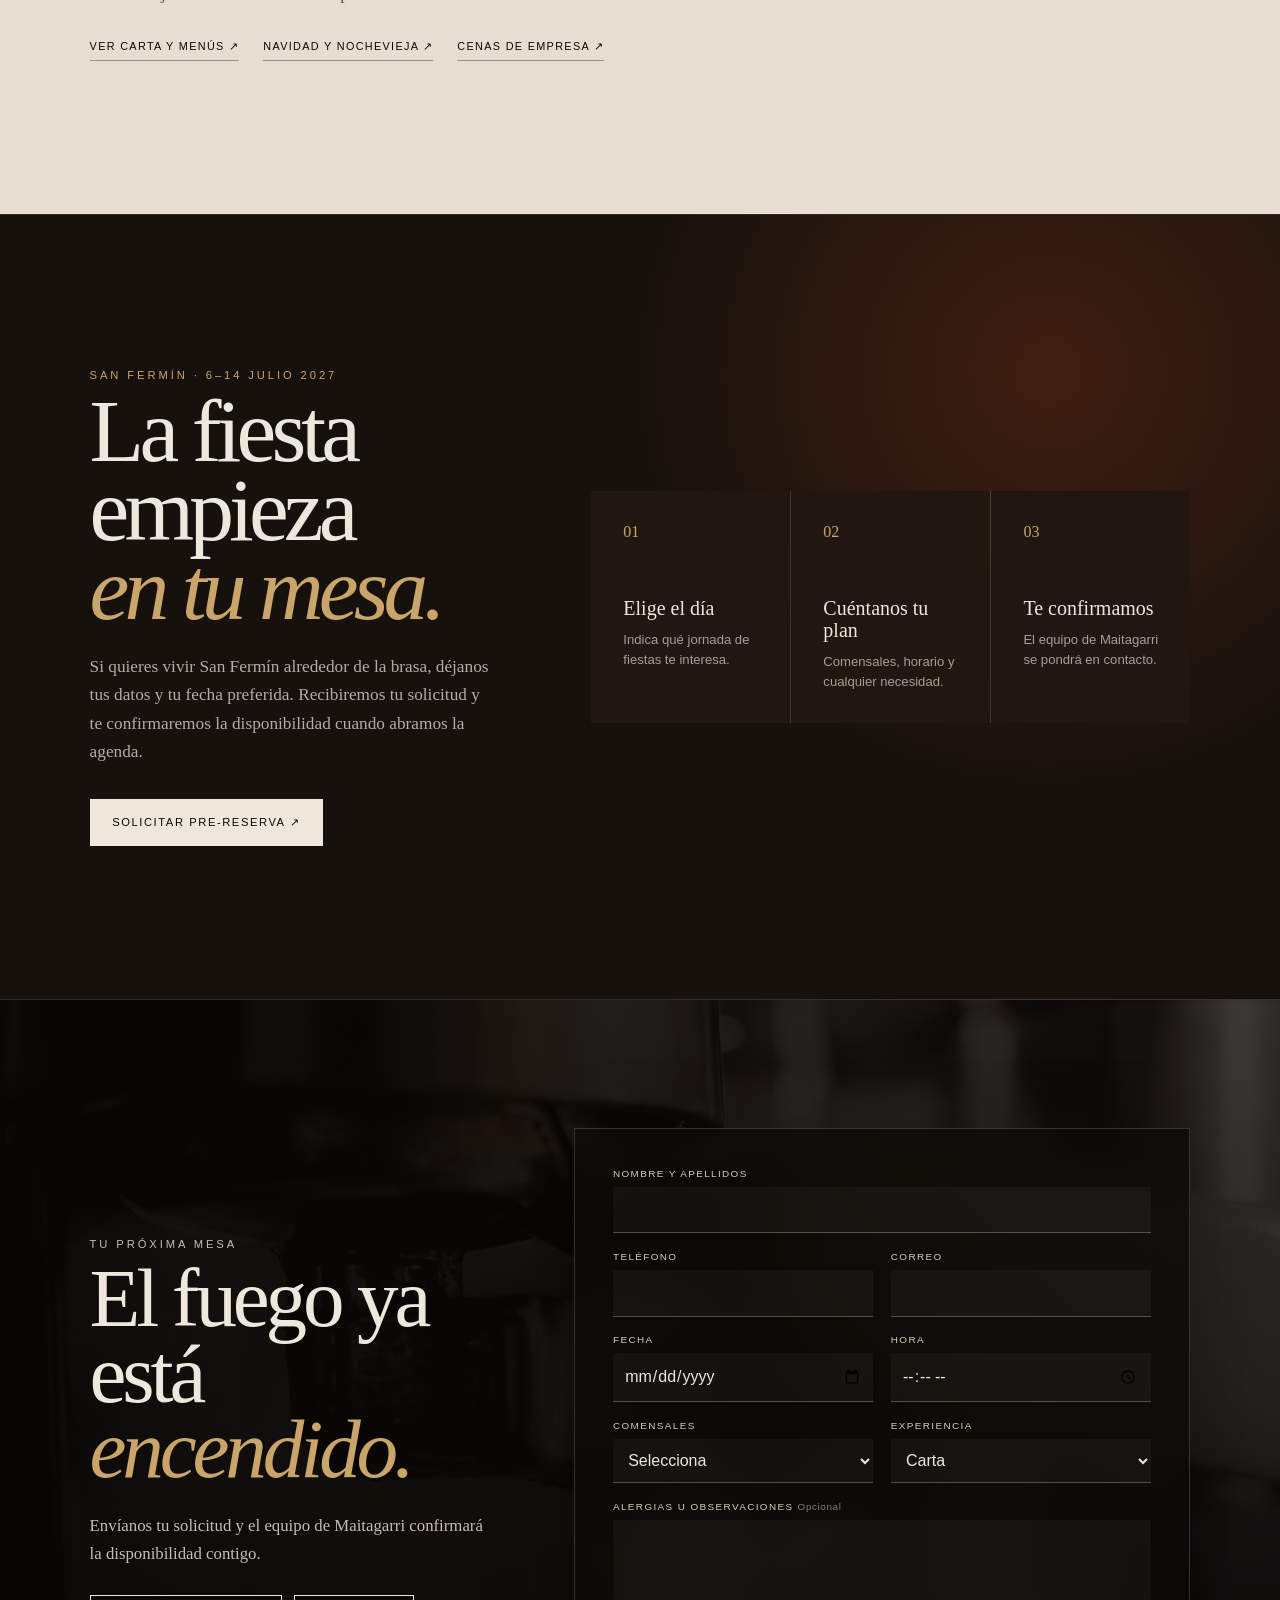
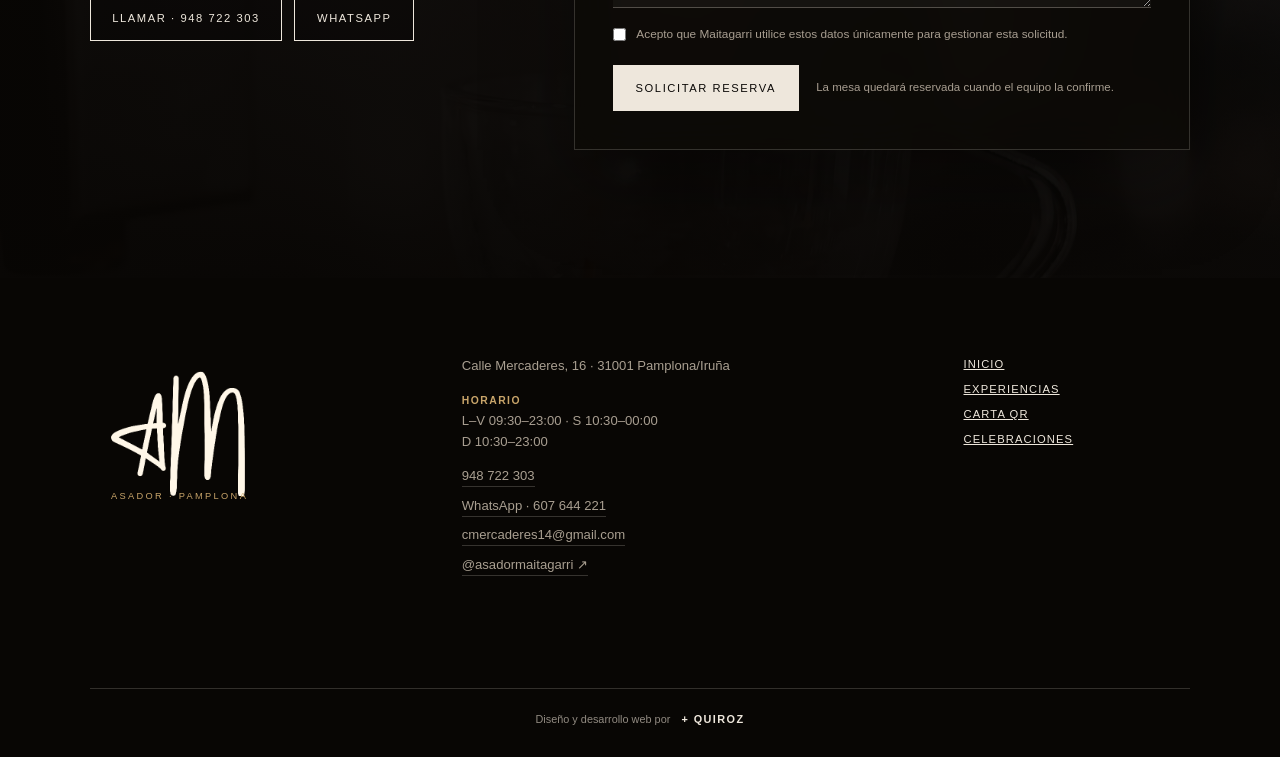
==== commit d26eeb4b: "Optimiza encabezados H1 para SEO local" ====
--- a/index.html
+++ b/index.html
@@ -57,7 +57,7 @@
       <div class="hero-scene" data-depth="2"><img src="assets/web/hero-chuleton-real.webp" alt="Chuletón real de Maitagarri servido con patatas" width="2400" height="1600" fetchpriority="high"></div>
       <canvas class="fire-canvas" aria-hidden="true"></canvas><div class="heat-haze" aria-hidden="true"></div>
       <div class="smoke smoke-back" aria-hidden="true"></div>
-      <div class="hero-copy"><p class="eyebrow">Asador · Pamplona</p><h1 id="hero-title">Asador Maitagarri.<br><em>Fuego y producto.</em></h1><p class="hero-description">Carne a la brasa, pinchos y producto navarro en el Casco Viejo de Pamplona.</p><div class="hero-actions"><a class="button button-solid" href="carta.html">Ver carta y menús</a><a class="button button-ghost" href="#reserva">Reservar</a></div><a class="hero-intent-link" href="cenas-de-empresa.html">¿Sois un grupo? Ver cenas de empresa ↗</a></div>
+      <div class="hero-copy"><p class="eyebrow">Asador · Pamplona</p><h1 id="hero-title">Restaurante asador en Pamplona.<br><em>Maitagarri, fuego y producto.</em></h1><p class="hero-description">Carne a la brasa, pinchos y producto navarro en el Casco Viejo de Pamplona.</p><div class="hero-actions"><a class="button button-solid" href="carta.html">Ver carta y menús</a><a class="button button-ghost" href="#reserva">Reservar</a></div><a class="hero-intent-link" href="cenas-de-empresa.html">¿Sois un grupo? Ver cenas de empresa ↗</a></div>
       <p class="scroll-cue">Desliza para acercarte al fuego</p>
     </section>
 
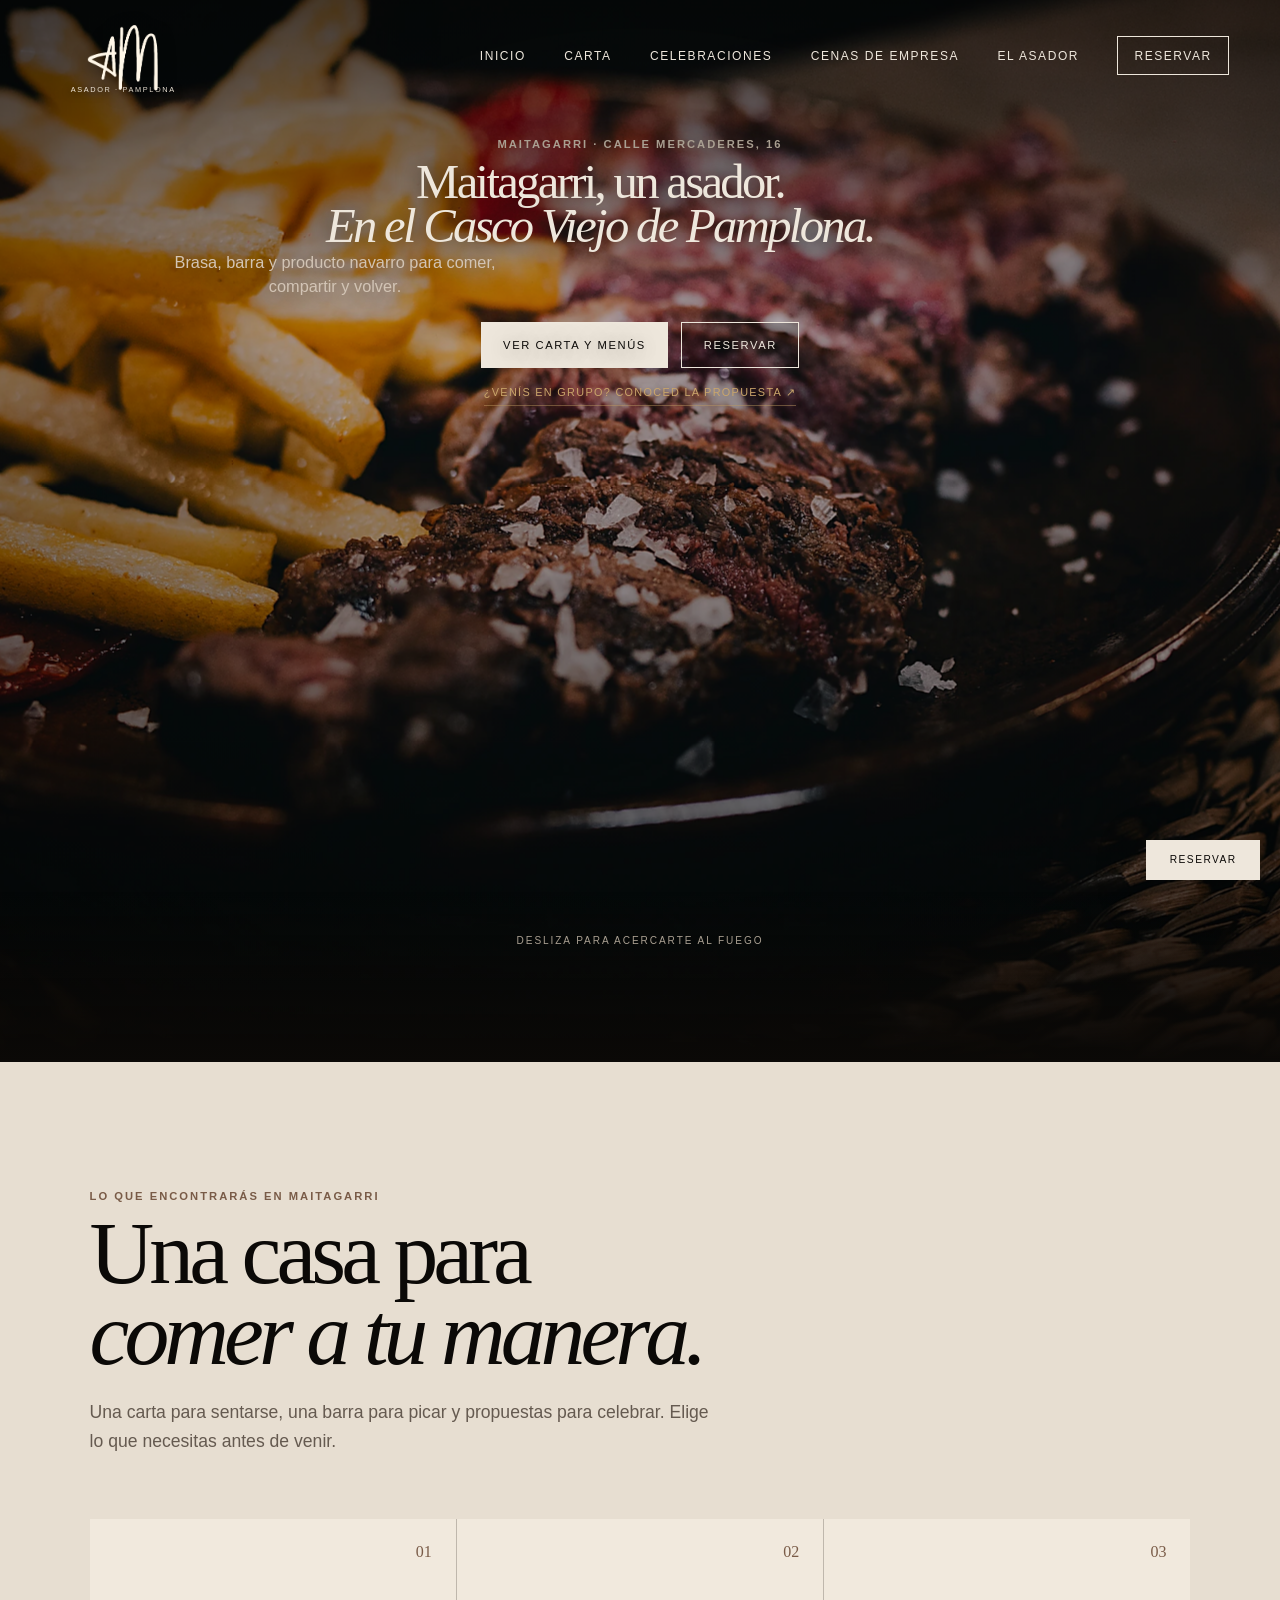
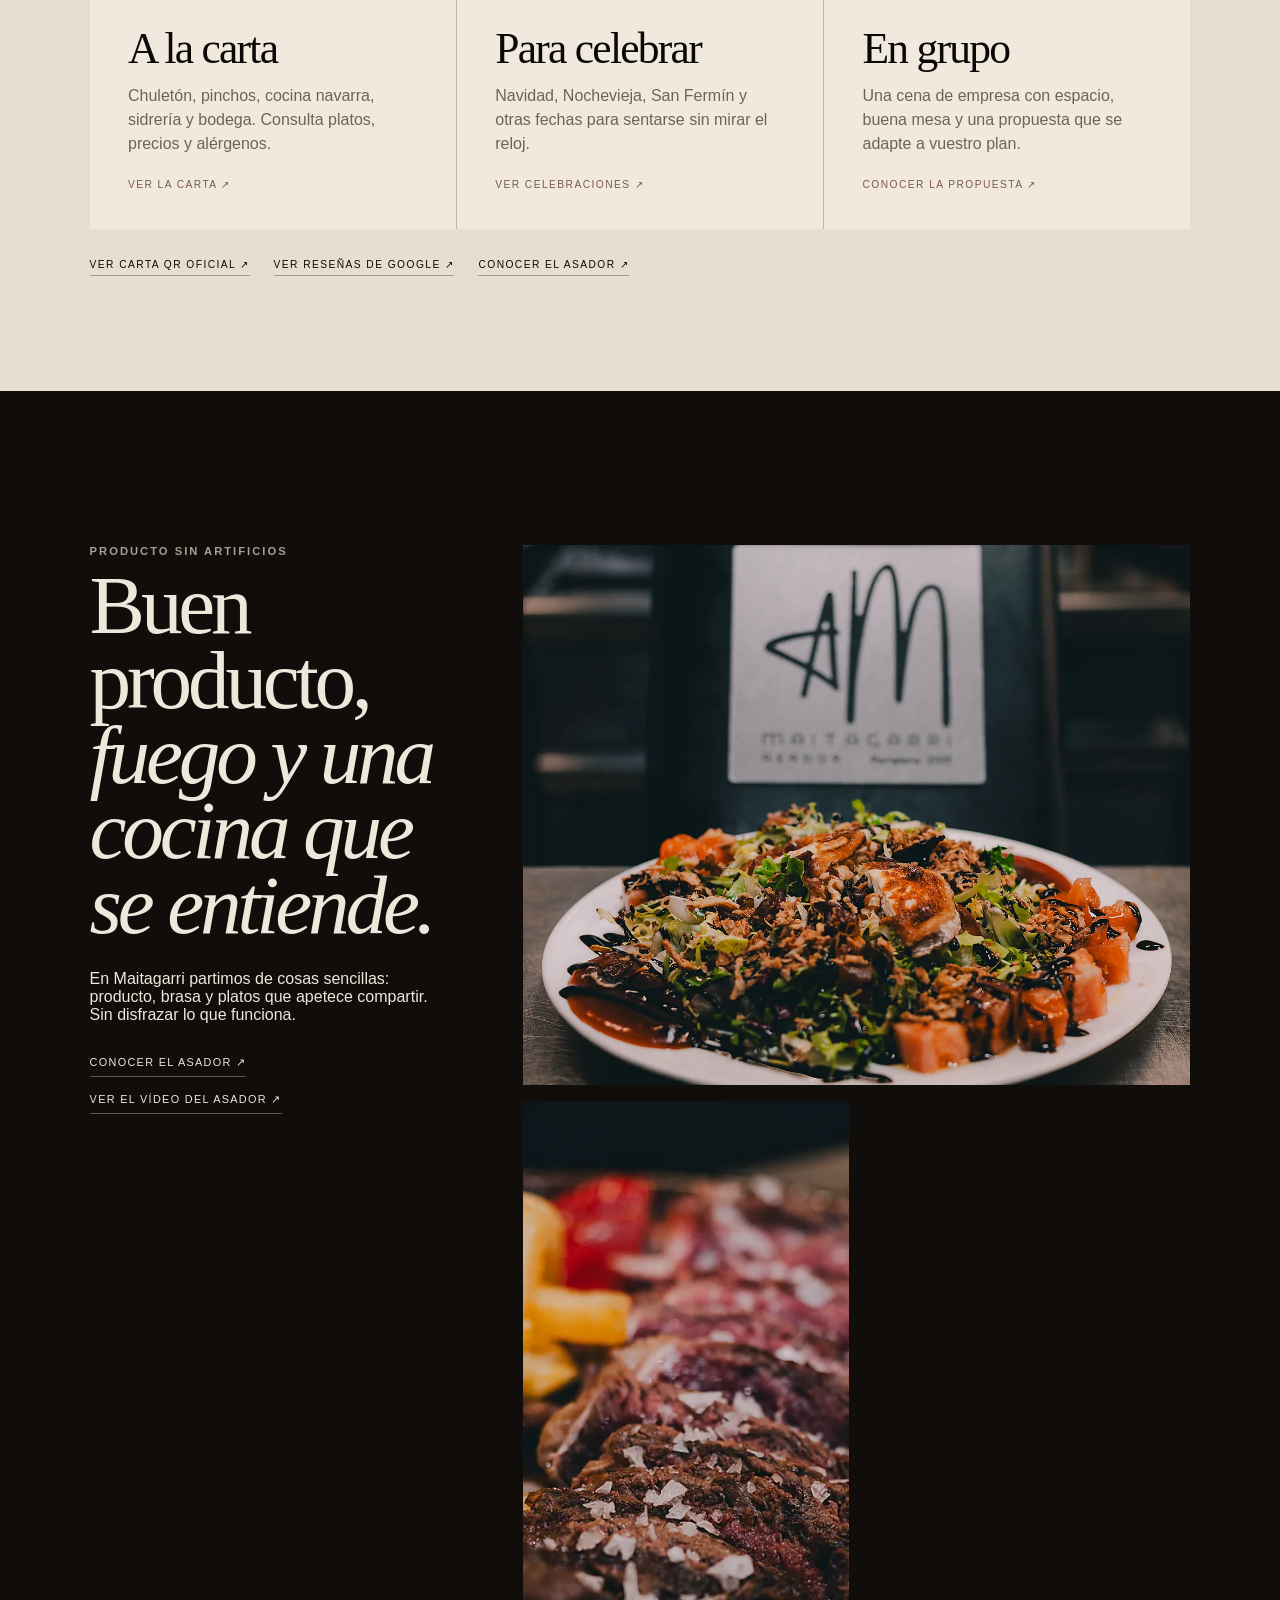
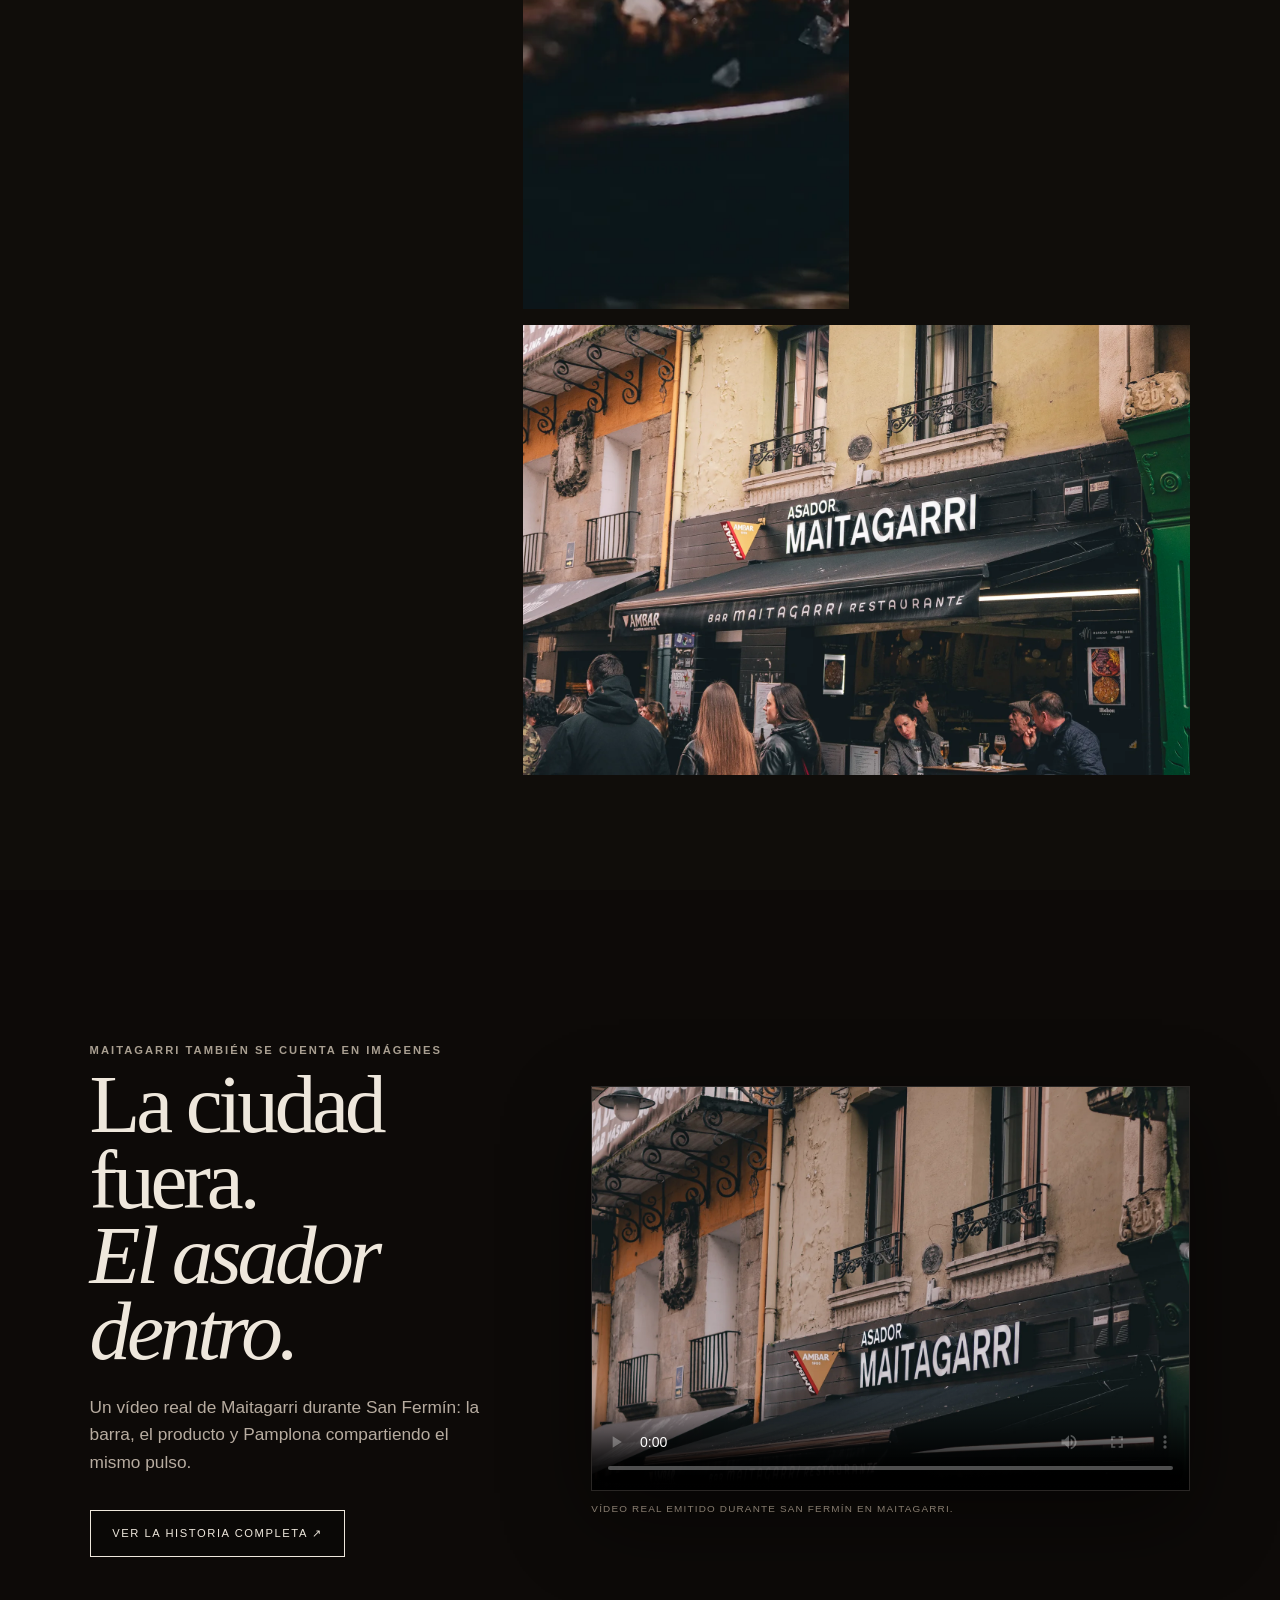
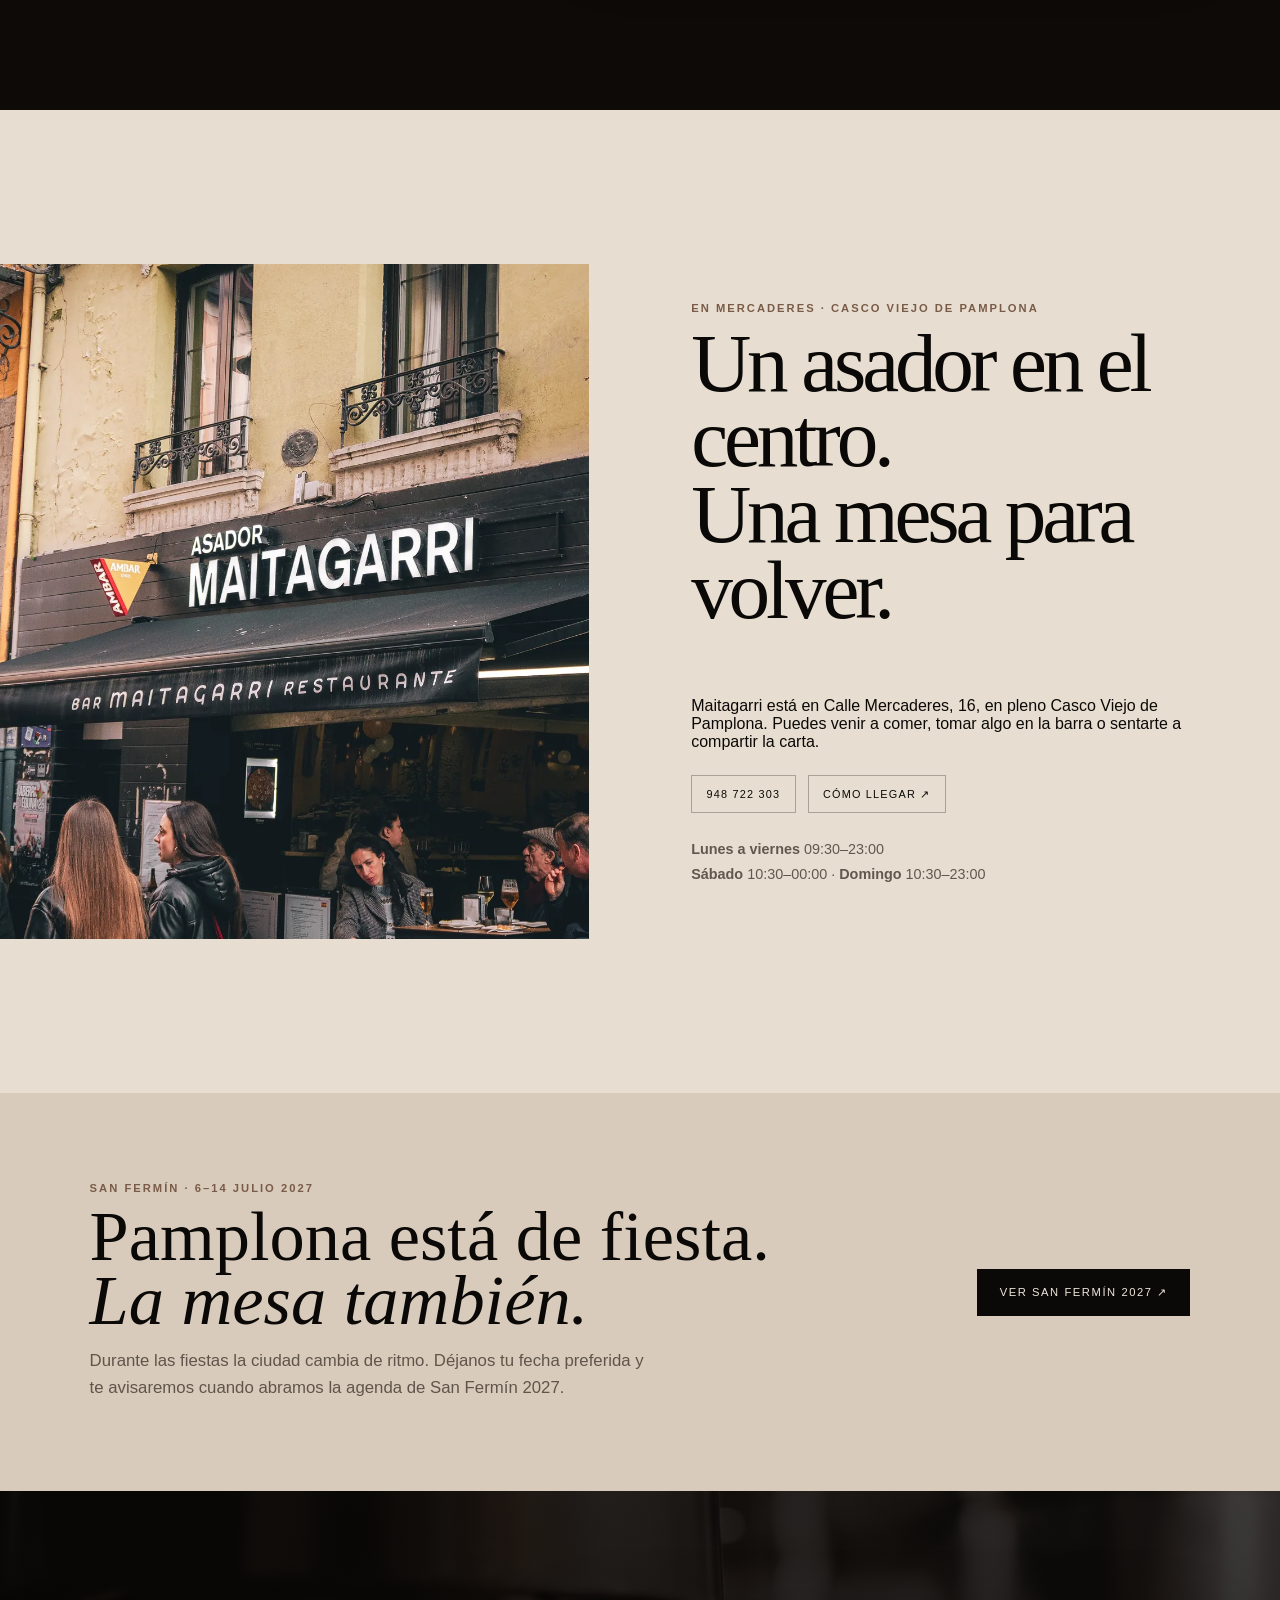
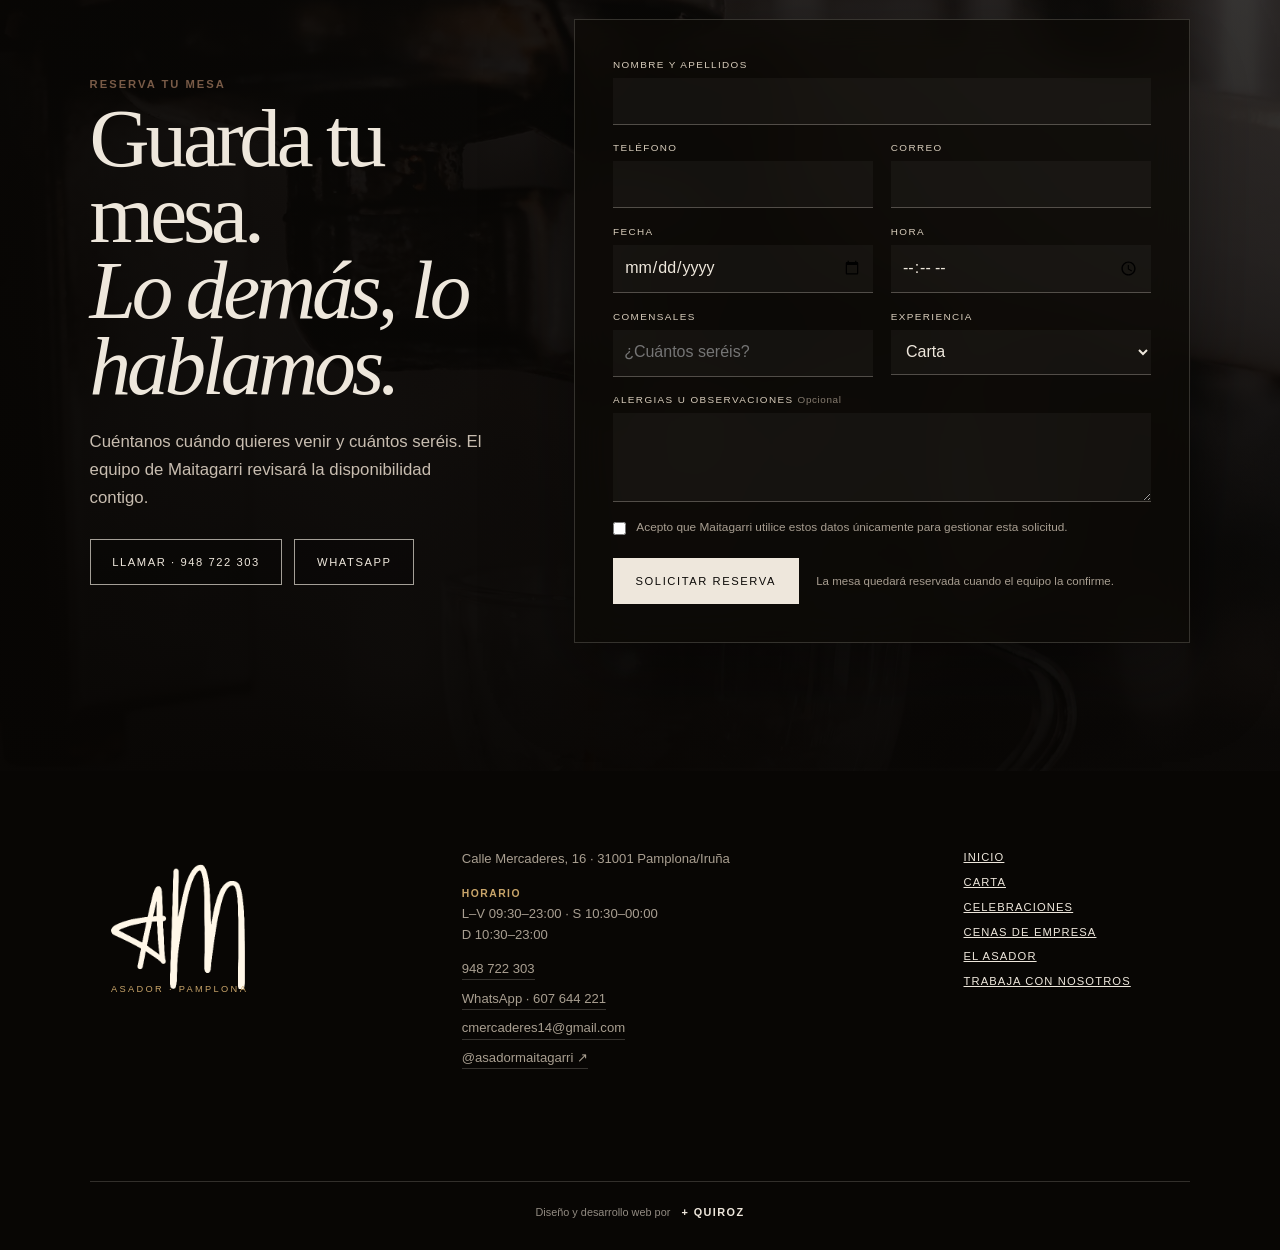
==== commit d6d225ba: "Rediseña arquitectura y comunicación de Maitagarri" ====
--- a/index.html
+++ b/index.html
@@ -4,12 +4,12 @@
   <meta charset="UTF-8">
   <meta name="viewport" content="width=device-width, initial-scale=1.0">
   <meta name="theme-color" content="#0b0907">
-  <meta name="description" content="Maitagarri es un restaurante asador en Pamplona, en el Casco Viejo: carne a la brasa, chuletón, pinchos, cocina navarra y reservas para Navidad, Nochevieja y cenas de empresa.">
+  <meta name="description" content="Maitagarri es un restaurante asador en el Casco Viejo de Pamplona: brasa, pinchos y producto navarro. Consulta la carta y reserva tu mesa.">
   <meta name="robots" content="index,follow">
   <meta property="og:type" content="website">
   <meta property="og:site_name" content="Maitagarri Asador">
   <meta property="og:title" content="Restaurante asador Maitagarri en Pamplona | Brasa y producto">
-  <meta property="og:description" content="Restaurante asador en Pamplona: carne a la brasa, chuletón, pinchos y celebraciones en el Casco Viejo.">
+  <meta property="og:description" content="Brasa, pinchos y producto navarro en el Casco Viejo de Pamplona. Conoce Maitagarri, consulta la carta y reserva tu mesa.">
   <meta property="og:url" content="https://asadormaitagarri.com/">
   <meta property="og:image" content="https://asadormaitagarri.com/assets/web/hero-chuleton-real.webp">
   <meta property="og:image:alt" content="Chuletón de Maitagarri sobre parrilla de carbón">
@@ -23,12 +23,11 @@
   <title>Restaurante asador Maitagarri en Pamplona | Brasa y producto</title>
   <link rel="icon" href="assets/brand/maitagarri-am-original.png" type="image/png">
   <link rel="preload" href="assets/web/hero-chuleton-real.webp" as="image" type="image/webp" fetchpriority="high">
-  <link rel="stylesheet" href="styles.css?v=27">
+  <link rel="stylesheet" href="styles.css?v=30">
   <script type="application/ld+json">
   {"@context":"https://schema.org","@graph":[
     {"@type":"Restaurant","@id":"https://asadormaitagarri.com/#restaurant","name":"Asador Maitagarri","alternateName":"Maitagarri","description":"Restaurante asador en el Casco Viejo de Pamplona especializado en carne a la brasa, chuletón, pinchos y cocina navarra.","image":["https://asadormaitagarri.com/assets/web/hero-chuleton-real.webp","https://asadormaitagarri.com/assets/web/fachada.webp","https://asadormaitagarri.com/assets/web/product-salad.webp"],"logo":"https://asadormaitagarri.com/assets/brand/maitagarri-logo.svg","url":"https://asadormaitagarri.com/","telephone":"+34948722303","email":"cmercaderes14@gmail.com","priceRange":"€€","servesCuisine":["Cocina a la brasa","Cocina navarra","Pinchos","Tapas y raciones"],"menu":"https://asadormaitagarri.com/carta.html","acceptsReservations":true,"address":{"@type":"PostalAddress","streetAddress":"Calle Mercaderes, 16","postalCode":"31001","addressLocality":"Pamplona","addressRegion":"Navarra","addressCountry":"ES"},"geo":{"@type":"GeoCoordinates","latitude":42.81865,"longitude":-1.64277},"areaServed":{"@type":"City","name":"Pamplona"},"hasMap":"https://www.google.com/maps/search/?api=1&query=Asador+Maitagarri+Calle+Mercaderes+16+Pamplona","sameAs":["https://www.instagram.com/asadormaitagarri/","https://www.google.com/maps/search/?api=1&query=Asador+Maitagarri+Calle+Mercaderes+16+Pamplona"],"openingHoursSpecification":[{"@type":"OpeningHoursSpecification","dayOfWeek":["Monday","Tuesday","Wednesday","Thursday","Friday"],"opens":"09:30","closes":"23:00"},{"@type":"OpeningHoursSpecification","dayOfWeek":"Saturday","opens":"10:30","closes":"00:00"},{"@type":"OpeningHoursSpecification","dayOfWeek":"Sunday","opens":"10:30","closes":"23:00"}]},
-    {"@type":"WebSite","@id":"https://asadormaitagarri.com/#website","url":"https://asadormaitagarri.com/","name":"Maitagarri Asador","inLanguage":"es-ES","publisher":{"@id":"https://asadormaitagarri.com/#restaurant"}},
-    {"@type":"FAQPage","@id":"https://asadormaitagarri.com/#faq","mainEntity":[{"@type":"Question","name":"¿Qué tipo de restaurante es Maitagarri?","acceptedAnswer":{"@type":"Answer","text":"Maitagarri es un restaurante asador en el Casco Viejo de Pamplona, especializado en carne a la brasa, chuletón, pinchos y producto navarro."}},{"@type":"Question","name":"¿Dónde está el asador Maitagarri?","acceptedAnswer":{"@type":"Answer","text":"Estamos en Calle Mercaderes, 16, 31001 Pamplona/Iruña, junto al Casco Viejo."}},{"@type":"Question","name":"¿Se pueden reservar cenas de empresa y celebraciones?","acceptedAnswer":{"@type":"Answer","text":"Sí. Puedes solicitar una mesa para cenas de empresa, Navidad, Nochevieja y otras celebraciones desde el formulario de reservas."}}]}
+    {"@type":"WebSite","@id":"https://asadormaitagarri.com/#website","url":"https://asadormaitagarri.com/","name":"Maitagarri Asador","inLanguage":"es-ES","publisher":{"@id":"https://asadormaitagarri.com/#restaurant"}}
   ]}
   </script>
 </head>
@@ -36,7 +35,6 @@
   <a class="skip-link" href="#contenido">Saltar al contenido</a>
   <div class="intro" aria-label="Introducción de Maitagarri">
     <div class="intro-grill-photo" aria-hidden="true"></div><div class="intro-heat" aria-hidden="true"></div><div class="intro-smoke" aria-hidden="true"></div><div class="intro-sparks" aria-hidden="true"></div>
-    <div class="intro-fire" aria-hidden="true"><i></i><i></i><i></i><i></i><i></i></div>
     <div class="intro-brand" aria-hidden="true">
       <div class="intro-letter-stage"><img class="intro-letter intro-letter-a" src="assets/brand/maitagarri-a-original.png?v=3" alt="" width="176" height="336"><img class="intro-letter intro-letter-m" src="assets/brand/maitagarri-m-original.png?v=3" alt="" width="232" height="360"><span class="intro-letter-glow"></span></div>
       <div class="intro-independent-word"><span>M</span><span>A</span><span>I</span><span>T</span><span>A</span><span>G</span><span>A</span><span>R</span><span>R</span><span>I</span></div>
@@ -45,10 +43,10 @@
     <button class="intro-skip" type="button">Saltar intro</button>
   </div>
   <header class="site-header">
-    <a class="brand" href="#inicio" aria-label="Maitagarri Asador, volver al inicio"><span class="brand-signature"><img src="assets/brand/maitagarri-am-original.png?v=3" alt="Maitagarri"><small>ASADOR · PAMPLONA</small></span></a>
+      <a class="brand" href="#inicio" aria-label="Maitagarri Asador, volver al inicio"><span class="brand-signature"><img src="assets/brand/maitagarri-am-original.png?v=3" alt="Maitagarri"><small>ASADOR · PAMPLONA</small></span></a>
     <button class="menu-toggle" type="button" aria-expanded="false" aria-controls="nav">Menú</button>
     <nav id="nav" aria-label="Navegación principal">
-      <a href="#experiencias">Experiencias</a><a href="carta.html">Carta</a><a href="celebraciones.html">Celebraciones</a><a href="cenas-de-empresa.html">Cenas de empresa</a><a class="nav-cta" href="#reserva">Reservar</a>
+      <a href="#inicio">Inicio</a><a href="carta.html">Carta</a><a href="celebraciones.html">Celebraciones</a><a href="cenas-de-empresa.html">Cenas de empresa</a><a href="el-asador.html">El asador</a><a class="nav-cta" href="#reserva">Reservar</a>
     </nav>
   </header>
   <main id="contenido">
@@ -57,31 +55,24 @@
       <div class="hero-scene" data-depth="2"><img src="assets/web/hero-chuleton-real.webp" alt="Chuletón real de Maitagarri servido con patatas" width="2400" height="1600" fetchpriority="high"></div>
       <canvas class="fire-canvas" aria-hidden="true"></canvas><div class="heat-haze" aria-hidden="true"></div>
       <div class="smoke smoke-back" aria-hidden="true"></div>
-      <div class="hero-copy"><p class="eyebrow">Asador · Pamplona</p><h1 id="hero-title">Restaurante asador en Pamplona.<br><em>Maitagarri, fuego y producto.</em></h1><p class="hero-description">Carne a la brasa, pinchos y producto navarro en el Casco Viejo de Pamplona.</p><div class="hero-actions"><a class="button button-solid" href="carta.html">Ver carta y menús</a><a class="button button-ghost" href="#reserva">Reservar</a></div><a class="hero-intent-link" href="cenas-de-empresa.html">¿Sois un grupo? Ver cenas de empresa ↗</a></div>
+      <div class="hero-copy"><p class="eyebrow">Maitagarri · Calle Mercaderes, 16</p><h1 id="hero-title">Maitagarri, un asador.<br><em>En el Casco Viejo de Pamplona.</em></h1><p class="hero-description">Brasa, barra y producto navarro para comer, compartir y volver.</p><div class="hero-actions"><a class="button button-solid" href="carta.html">Ver carta y menús</a><a class="button button-ghost" href="#reserva">Reservar</a></div><a class="hero-intent-link" href="cenas-de-empresa.html">¿Venís en grupo? Conoced la propuesta ↗</a></div>
       <p class="scroll-cue">Desliza para acercarte al fuego</p>
     </section>
 
 
-    <section class="experience-hub section" id="experiencias" aria-labelledby="experiences-title"><div class="section-heading"><p class="kicker">La experiencia Maitagarri</p><h2 id="experiences-title">Todo lo importante.<br><span>Entra directo.</span></h2><p>La portada cuenta quiénes somos. Las cartas, celebraciones y reservas tienen su propio espacio para que encuentres rápido lo que necesitas.</p></div><div class="hub-grid"><a class="hub-card" href="carta.html"><span class="hub-number">01</span><h3>Carta y menús</h3><p>Sidrería, Navidad, carta, pinchos y bodega con precios y alérgenos.</p><span class="hub-link">Consultar carta ↗</span></a><a class="hub-card" id="celebraciones" href="cenas-de-empresa.html"><span class="hub-number">02</span><h3>Cenas y celebraciones</h3><p>Cenas de empresa, Navidad y Nochevieja alrededor de la brasa, con propuestas completas.</p><span class="hub-link">Ver propuestas ↗</span></a><a class="hub-card" href="#reserva"><span class="hub-number">03</span><h3>Reservar mesa</h3><p>Indica fecha, horario y número de personas. El equipo te confirma la disponibilidad.</p><span class="hub-link">Solicitar una mesa ↗</span></a></div><div class="hub-foot"><a href="https://quirozstudio.github.io/maitagarri.sanfermin/#menu" target="_blank" rel="noopener noreferrer">Ver carta QR oficial ↗</a><a href="https://www.google.com/search?q=Asador+Maitagarri+Pamplona+rese%C3%B1as" target="_blank" rel="noopener noreferrer">Ver reseñas de Google ↗</a><a href="cenas-de-empresa.html">Cenas de empresa en Pamplona ↗</a><a href="#television">Ver vídeo de televisión ↗</a><a href="#reserva">Solicitar una mesa ↗</a></div></section>
+    <section class="experience-hub section" id="experiencias" aria-labelledby="experiences-title"><div class="section-heading"><p class="kicker">Lo que encontrarás en Maitagarri</p><h2 id="experiences-title">Una casa para<br><span>comer a tu manera.</span></h2><p>Una carta para sentarse, una barra para picar y propuestas para celebrar. Elige lo que necesitas antes de venir.</p></div><div class="hub-grid"><a class="hub-card" href="carta.html"><span class="hub-number">01</span><h3>A la carta</h3><p>Chuletón, pinchos, cocina navarra, sidrería y bodega. Consulta platos, precios y alérgenos.</p><span class="hub-link">Ver la carta ↗</span></a><a class="hub-card" id="celebraciones" href="celebraciones.html"><span class="hub-number">02</span><h3>Para celebrar</h3><p>Navidad, Nochevieja, San Fermín y otras fechas para sentarse sin mirar el reloj.</p><span class="hub-link">Ver celebraciones ↗</span></a><a class="hub-card" href="cenas-de-empresa.html"><span class="hub-number">03</span><h3>En grupo</h3><p>Una cena de empresa con espacio, buena mesa y una propuesta que se adapte a vuestro plan.</p><span class="hub-link">Conocer la propuesta ↗</span></a></div><div class="hub-foot"><a href="https://quirozstudio.github.io/maitagarri.sanfermin/#menu" target="_blank" rel="noopener noreferrer">Ver carta QR oficial ↗</a><a href="https://www.google.com/search?q=Asador+Maitagarri+Pamplona+rese%C3%B1as" target="_blank" rel="noopener noreferrer">Ver reseñas de Google ↗</a><a href="el-asador.html">Conocer el asador ↗</a></div></section>
 
-    <section class="sanfermin-film compact-film section" id="television" aria-labelledby="film-title"><div class="film-copy"><p class="kicker">Maitagarri en televisión</p><h2 id="film-title">Pamplona se vive.<br><span>La brasa también.</span></h2><p>Un instante real de Maitagarri durante San Fermín: producto, barra y ciudad compartiendo el mismo pulso.</p><a class="button button-ghost" href="https://quirozstudio.github.io/maitagarri.sanfermin/#menu" target="_blank" rel="noopener noreferrer">Ver carta QR oficial ↗</a></div><figure class="film-frame"><video controls playsinline preload="metadata" poster="assets/web/maitagarri-sign.webp"><source src="assets/video/san-fermin-ambiente.mp4" type="video/mp4">Tu navegador no puede reproducir este vídeo.</video><figcaption>Vídeo real emitido durante San Fermín en Maitagarri.</figcaption></figure></section>
+    <section class="product-story section home-essence" id="restaurante-pamplona" aria-labelledby="product-title"><div class="product-story-heading"><p class="kicker">Producto sin artificios</p><h2 id="product-title">Buen producto,<br><em>fuego y una cocina que se entiende.</em></h2><p>En Maitagarri partimos de cosas sencillas: producto, brasa y platos que apetece compartir. Sin disfrazar lo que funciona.</p><div class="home-essence-links"><a class="text-link" href="el-asador.html">Conocer el asador ↗</a><a class="text-link" href="#television">Ver el vídeo del asador ↗</a></div></div><div class="product-mosaic"><figure class="product-main"><img src="assets/web/product-salad.webp" alt="Ensalada completa de la carta de Maitagarri" loading="lazy" width="1500" height="1000"></figure><figure class="product-portrait"><img src="assets/web/dish-chuleton-alt.webp" alt="Chuletón servido en Maitagarri" loading="lazy" width="1500" height="2000"></figure><figure class="product-wide"><img src="assets/web/fachada.webp" alt="Fachada de Maitagarri, restaurante asador en el Casco Viejo de Pamplona" loading="lazy" width="1800" height="1200"></figure></div></section>
 
-    <section class="product-story section" aria-labelledby="product-title"><div class="product-story-heading"><p class="kicker">Producto sin artificios</p><h2 id="product-title">Primero entra<br>por los ojos.</h2><p>Brasa, barra y cocina honesta. Una selección real del producto que sale de Maitagarri.</p></div><div class="product-mosaic"><figure class="product-main"><img src="assets/web/product-salad.webp" alt="Ensalada completa de la carta de Maitagarri" loading="lazy" width="1500" height="1000"></figure><figure class="product-portrait"><img src="assets/web/dish-burger-egg.webp" alt="Hamburguesa con huevo y patatas de Maitagarri" loading="lazy" width="1200" height="1800"></figure><figure><img src="assets/web/product-chistorra.webp" alt="Chistorra servida en plato de Maitagarri" loading="lazy" width="1500" height="1000"></figure><figure><img src="assets/web/product-burger.webp" alt="Hamburguesa de Maitagarri sobre pizarra" loading="lazy" width="1200" height="1800"></figure><figure class="product-wide"><img src="assets/web/product-cheesecake.webp" alt="Tarta de queso de Maitagarri" loading="lazy" width="1500" height="1000"></figure></div></section>
+    <section class="sanfermin-film section home-video" id="television" aria-labelledby="home-video-title"><div class="film-copy"><p class="kicker">Maitagarri también se cuenta en imágenes</p><h2 id="home-video-title">La ciudad fuera.<br><span>El asador dentro.</span></h2><p>Un vídeo real de Maitagarri durante San Fermín: la barra, el producto y Pamplona compartiendo el mismo pulso.</p><a class="button button-ghost" href="el-asador.html#television">Ver la historia completa ↗</a></div><figure class="film-frame"><video controls playsinline preload="metadata" poster="assets/web/maitagarri-sign.webp"><source src="assets/video/san-fermin-ambiente.mp4" type="video/mp4">Tu navegador no puede reproducir este vídeo.</video><figcaption>Vídeo real emitido durante San Fermín en Maitagarri.</figcaption></figure></section>
 
-
-    <section class="location section"><div class="location-photo"><img src="assets/web/fachada.webp" alt="Fachada de Maitagarri, restaurante asador en el Casco Viejo de Pamplona" loading="lazy" width="1800" height="1200"></div><div class="location-copy"><p class="kicker">Restaurante asador en Pamplona · Casco Viejo</p><h2>Entra por la brasa.<br>Quédate por el ambiente.</h2><p>Maitagarri es un restaurante asador en Calle Mercaderes, 16, en pleno Casco Viejo de Pamplona. Ven a comer carne a la brasa, chuletón, pinchos y producto navarro.</p><div class="location-links"><a href="tel:+34948722303">948 722 303</a><a href="https://www.google.com/maps/search/?api=1&query=Asador+Maitagarri+Calle+Mercaderes+16+Pamplona" target="_blank" rel="noopener noreferrer">Cómo llegar ↗</a></div><p class="location-hours"><strong>Lunes a viernes</strong> 09:30–23:00<br><strong>Sábado</strong> 10:30–00:00 · <strong>Domingo</strong> 10:30–23:00</p></div></section>
-
-    <section class="local-seo section" id="restaurante-pamplona" aria-labelledby="local-seo-title"><div class="local-seo-copy"><p class="kicker">Restaurante en Pamplona</p><h2 id="local-seo-title">Un asador de barrio.<br><em>Una mesa para volver.</em></h2><p>En Maitagarri trabajamos el fuego con producto navarro y una carta pensada para compartir. Somos una opción cercana si buscas dónde comer o cenar en Pamplona, disfrutar de un buen chuletón, tomar pinchos en el Casco Viejo o celebrar una fecha especial.</p><div class="local-seo-links"><a href="carta.html">Ver carta y menús ↗</a><a href="celebraciones.html">Navidad y Nochevieja ↗</a><a href="cenas-de-empresa.html">Cenas de empresa ↗</a></div></div><div class="local-seo-faq"><details><summary>¿Qué tipo de restaurante es Maitagarri?</summary><p>Un restaurante asador en el Casco Viejo de Pamplona, especializado en carne a la brasa, chuletón, pinchos y cocina navarra.</p></details><details><summary>¿Dónde está el asador Maitagarri?</summary><p>En Calle Mercaderes, 16, 31001 Pamplona/Iruña, a pocos pasos de los principales recorridos del Casco Viejo.</p></details><details><summary>¿Se pueden reservar cenas de empresa?</summary><p>Sí. Puedes solicitar una mesa para cenas de empresa, Navidad, Nochevieja y otras celebraciones desde el formulario de reservas.</p></details></div></section>
-
-    <section class="sanfermin-booking section" id="san-fermin-2027" aria-labelledby="sanfermin-booking-title"><div class="sanfermin-booking-copy"><p class="kicker">San Fermín · 6–14 julio 2027</p><h2 id="sanfermin-booking-title">La fiesta empieza<br><em>en tu mesa.</em></h2><p>Si quieres vivir San Fermín alrededor de la brasa, déjanos tus datos y tu fecha preferida. Recibiremos tu solicitud y te confirmaremos la disponibilidad cuando abramos la agenda.</p><a class="button button-solid" href="#reserva" data-booking-experience="San Fermín 2027">Solicitar pre-reserva ↗</a></div><div class="sanfermin-booking-details" aria-label="Información de la pre-reserva de San Fermín 2027"><div><span>01</span><strong>Elige el día</strong><p>Indica qué jornada de fiestas te interesa.</p></div><div><span>02</span><strong>Cuéntanos tu plan</strong><p>Comensales, horario y cualquier necesidad.</p></div><div><span>03</span><strong>Te confirmamos</strong><p>El equipo de Maitagarri se pondrá en contacto.</p></div></div></section>
-
-    <section class="reserve" id="reserva" aria-labelledby="reserve-title" data-photo-credit>
+    <section class="home-contact" aria-labelledby="location-title"><div class="location section"><div class="location-photo"><img src="assets/web/fachada.webp" alt="Fachada de Maitagarri, restaurante asador en el Casco Viejo de Pamplona" loading="lazy" width="1800" height="1200"></div><div class="location-copy"><p class="kicker">En Mercaderes · Casco Viejo de Pamplona</p><h2 id="location-title">Un asador en el centro.<br>Una mesa para volver.</h2><p>Maitagarri está en Calle Mercaderes, 16, en pleno Casco Viejo de Pamplona. Puedes venir a comer, tomar algo en la barra o sentarte a compartir la carta.</p><div class="location-links"><a href="tel:+34948722303">948 722 303</a><a href="https://www.google.com/maps/search/?api=1&query=Asador+Maitagarri+Calle+Mercaderes+16+Pamplona" target="_blank" rel="noopener noreferrer">Cómo llegar ↗</a></div><p class="location-hours"><strong>Lunes a viernes</strong> 09:30–23:00<br><strong>Sábado</strong> 10:30–00:00 · <strong>Domingo</strong> 10:30–23:00</p></div></div><div class="seasonal-callout section" id="san-fermin-2027" aria-labelledby="sanfermin-booking-title"><div><p class="kicker">San Fermín · 6–14 julio 2027</p><h2 id="sanfermin-booking-title">Pamplona está de fiesta.<br><em>La mesa también.</em></h2><p>Durante las fiestas la ciudad cambia de ritmo. Déjanos tu fecha preferida y te avisaremos cuando abramos la agenda de San Fermín 2027.</p></div><a class="button button-solid" href="celebraciones.html#san-fermin-2027">Ver San Fermín 2027 ↗</a></div><div class="reserve" id="reserva" aria-labelledby="reserve-title" data-photo-credit>
       <div class="reserve-bg"></div>
       <div class="reserve-layout">
         <div class="reserve-content">
-          <p class="kicker">Tu próxima mesa</p>
-          <h2 id="reserve-title">El fuego ya está<br><em>encendido.</em></h2>
-          <p>Envíanos tu solicitud y el equipo de Maitagarri confirmará la disponibilidad contigo.</p>
+          <p class="kicker">Reserva tu mesa</p>
+          <h2 id="reserve-title">Guarda tu mesa.<br><em>Lo demás, lo hablamos.</em></h2>
+          <p>Cuéntanos cuándo quieres venir y cuántos seréis. El equipo de Maitagarri revisará la disponibilidad contigo.</p>
           <div class="reserve-actions"><a class="button button-ghost" href="tel:+34948722303">Llamar · 948 722 303</a><a class="button button-ghost" href="https://wa.me/34607644221" target="_blank" rel="noopener noreferrer">WhatsApp</a></div>
         </div>
         <form class="reservation-form" name="reservas" method="POST" data-netlify="true" aria-label="Solicitud de reserva">
@@ -92,17 +83,18 @@
           <div class="form-field"><label for="reservation-email">Correo</label><input id="reservation-email" name="email" type="email" autocomplete="email" required></div>
           <div class="form-field"><label for="reservation-date">Fecha</label><input id="reservation-date" name="fecha" type="date" required></div>
           <div class="form-field"><label for="reservation-time">Hora</label><input id="reservation-time" name="hora" type="time" step="900" required></div>
-          <div class="form-field"><label for="reservation-guests">Comensales</label><select id="reservation-guests" name="comensales" required><option value="" selected disabled>Selecciona</option><option>1</option><option>2</option><option>3</option><option>4</option><option>5</option><option>6</option><option>7</option><option>8</option><option>9</option><option>10</option><option value="Más de 10">Más de 10</option></select></div>
+          <div class="form-field"><label for="reservation-guests">Comensales</label><input id="reservation-guests" name="comensales" type="number" min="1" step="1" inputmode="numeric" placeholder="¿Cuántos seréis?" required></div>
           <div class="form-field"><label for="reservation-experience">Experiencia</label><select id="reservation-experience" name="experiencia"><option value="Carta">Carta</option><option value="Cena de empresa">Cena de empresa</option><option value="Menú Sidrería 2026">Menú Sidrería</option><option value="Menú especial Navidad 2026">Menú especial Navidad</option><option value="San Fermín 2027">San Fermín 2027</option></select></div>
           <div class="form-field form-field-wide"><label for="reservation-notes">Alergias u observaciones <span>Opcional</span></label><textarea id="reservation-notes" name="observaciones" rows="3"></textarea></div>
           <label class="form-consent form-field-wide"><input type="checkbox" name="privacidad" value="Aceptada" required><span>Acepto que Maitagarri utilice estos datos únicamente para gestionar esta solicitud.</span></label>
           <div class="form-submit form-field-wide"><button class="button button-solid" type="submit">Solicitar reserva</button><p class="form-status" role="status" aria-live="polite">La mesa quedará reservada cuando el equipo la confirme.</p></div>
         </form>
       </div>
+    </div>
     </section>
   </main>
-  <footer id="contacto"><div class="footer-brand"><img src="assets/brand/maitagarri-am-original.png" alt="Maitagarri" class="footer-logo"><span>ASADOR · PAMPLONA</span></div><div class="footer-contact"><p>Calle Mercaderes, 16 · 31001 Pamplona/Iruña</p><p class="footer-hours"><strong>Horario</strong><br>L–V 09:30–23:00 · S 10:30–00:00<br>D 10:30–23:00</p><a href="tel:+34948722303">948 722 303</a><a href="https://wa.me/34607644221" target="_blank" rel="noopener noreferrer">WhatsApp · 607 644 221</a><a href="mailto:cmercaderes14@gmail.com">cmercaderes14@gmail.com</a><a href="https://www.instagram.com/asadormaitagarri/" target="_blank" rel="noopener noreferrer">@asadormaitagarri ↗</a></div><nav aria-label="Enlaces del pie"><a href="#inicio">Inicio</a><a href="#experiencias">Experiencias</a><a href="https://quirozstudio.github.io/maitagarri.sanfermin/#menu" target="_blank" rel="noopener noreferrer">Carta QR</a><a href="#celebraciones">Celebraciones</a></nav><a class="quiroz-signature" href="https://quirozstudio.es" target="_blank" rel="noopener noreferrer" aria-label="Diseño y desarrollo web por Quiroz, visitar quirozstudio.es"><span>Diseño y desarrollo web por</span><strong>+ QUIROZ</strong></a></footer>
+  <footer id="contacto"><div class="footer-brand"><img src="assets/brand/maitagarri-am-original.png" alt="Maitagarri" class="footer-logo"><span>ASADOR · PAMPLONA</span></div><div class="footer-contact"><p>Calle Mercaderes, 16 · 31001 Pamplona/Iruña</p><p class="footer-hours"><strong>Horario</strong><br>L–V 09:30–23:00 · S 10:30–00:00<br>D 10:30–23:00</p><a href="tel:+34948722303">948 722 303</a><a href="https://wa.me/34607644221" target="_blank" rel="noopener noreferrer">WhatsApp · 607 644 221</a><a href="mailto:cmercaderes14@gmail.com">cmercaderes14@gmail.com</a><a href="https://www.instagram.com/asadormaitagarri/" target="_blank" rel="noopener noreferrer">@asadormaitagarri ↗</a></div><nav aria-label="Enlaces del pie"><a href="#inicio">Inicio</a><a href="carta.html">Carta</a><a href="celebraciones.html">Celebraciones</a><a href="cenas-de-empresa.html">Cenas de empresa</a><a href="el-asador.html">El asador</a><a href="trabaja-con-nosotros.html">Trabaja con nosotros</a></nav><a class="quiroz-signature" href="https://quirozstudio.es" target="_blank" rel="noopener noreferrer" aria-label="Diseño y desarrollo web por Quiroz, visitar quirozstudio.es"><span>Diseño y desarrollo web por</span><strong>+ QUIROZ</strong></a></footer>
   <div class="quick-actions" aria-label="Acción rápida"><a class="quick-action quick-reserve" href="tel:+34948722303" aria-label="Reservar llamando a Maitagarri">Reservar</a></div>
-  <script src="script.js?v=14" defer></script>
+  <script src="script.js?v=16" defer></script>
 </body>
 </html>
--- a/styles.css
+++ b/styles.css
@@ -166,6 +166,7 @@
 .reserve-bg{background-image:linear-gradient(rgba(8,6,4,.48),rgba(8,6,4,.9)),url('assets/web/fachada.webp')}.house-gallery{background:#15110e}.house-intro h2{font-size:clamp(3rem,7vw,7rem);line-height:.93;letter-spacing:-.055em}.house-grid{display:grid;grid-template-columns:repeat(2,1fr);gap:1rem;margin-top:5rem}.house-grid figure{margin:0;overflow:hidden}.house-grid img{width:100%;height:62vh;object-fit:cover;transition:transform .8s}.house-grid figure:hover img{transform:scale(1.025)}.house-grid .wide{grid-column:1/-1}.house-grid .wide img{height:72vh}
 @media(max-width:760px){.house-grid{display:block}.house-grid figure{margin-bottom:1rem}.house-grid img,.house-grid .wide img{height:56vh}}
 .reserve-bg{background-image:linear-gradient(rgba(8,6,4,.48),rgba(8,6,4,.9)),url('assets/web/maitagarri-coffee.webp')}
+
 
 /* Campaña de cenas de empresa: la fotografía del local vende la experiencia antes que el texto. */
 .campaign-hero-photo{position:relative;isolation:isolate;overflow:hidden;background:#15110e;min-height:78vh}
@@ -234,7 +235,7 @@
 @media(max-width:600px){.sanfermin-booking{padding-top:5rem;padding-bottom:5rem}.sanfermin-booking-details{grid-template-columns:1fr}.sanfermin-booking-details>div{min-height:auto}.sanfermin-booking-details span{margin-bottom:2rem}}
 
 /* Acciones persistentes: llamada y reserva siempre al alcance. */
-.quick-actions{position:fixed;right:1.25rem;bottom:1.25rem;z-index:90;display:flex;gap:.55rem;filter:drop-shadow(0 12px 24px rgba(0,0,0,.28));transition:opacity .28s ease,visibility .28s ease,transform .28s ease}.quick-actions.footer-near{opacity:0;visibility:hidden;pointer-events:none;transform:translateY(140%)}.quick-action{display:inline-flex;align-items:center;justify-content:center;min-width:7.1rem;padding:.85rem 1.05rem;border:1px solid rgba(238,231,220,.42);background:rgba(13,10,7,.84);backdrop-filter:blur(14px);color:var(--paper);font-size:.64rem;letter-spacing:.14em;text-decoration:none;text-transform:uppercase;transition:transform .22s ease,background .22s ease,border-color .22s ease}.quick-action:hover,.quick-action:focus-visible{transform:translateY(-3px);border-color:var(--gold)}.quick-reserve{border-color:var(--paper);background:var(--paper);color:var(--ink)}.quick-reserve:hover,.quick-reserve:focus-visible{background:var(--gold);border-color:var(--gold)}
+.quick-actions{position:fixed;right:1.25rem;bottom:1.25rem;z-index:90;display:flex;gap:.55rem;filter:drop-shadow(0 12px 24px rgba(0,0,0,.28));transition:opacity .28s ease,visibility .28s ease,transform .28s ease}.quick-actions.footer-near,.quick-actions.reserve-near{opacity:0;visibility:hidden;pointer-events:none;transform:translateY(140%)}.quick-action{display:inline-flex;align-items:center;justify-content:center;min-width:7.1rem;padding:.85rem 1.05rem;border:1px solid rgba(238,231,220,.42);background:rgba(13,10,7,.84);backdrop-filter:blur(14px);color:var(--paper);font-size:.64rem;letter-spacing:.14em;text-decoration:none;text-transform:uppercase;transition:transform .22s ease,background .22s ease,border-color .22s ease}.quick-action:hover,.quick-action:focus-visible{transform:translateY(-3px);border-color:var(--gold)}.quick-reserve{border-color:var(--paper);background:var(--paper);color:var(--ink)}.quick-reserve:hover,.quick-reserve:focus-visible{background:var(--gold);border-color:var(--gold)}
 @media(max-width:600px){.quick-actions{left:1rem;right:1rem;bottom:calc(.75rem + env(safe-area-inset-bottom));gap:.5rem}.quick-action{flex:1;min-width:0;padding:.85rem .7rem;font-size:.6rem}}
 
 /* Arquitectura ligera: la portada orienta y cada detalle vive en su propia página. */
@@ -280,6 +281,23 @@
 @keyframes flameTongue{to{transform:translate3d(14%,-12%,0) scale(.75,1.2);opacity:.94}}
 @media(max-width:600px){.intro-grill-photo{inset:35% -18% 0;background-position:center 56%;filter:saturate(1.08) contrast(1.08) brightness(.56)}.intro-smoke{top:18%;height:64vh}.intro-fire{left:-26%;right:-26%;height:39%;bottom:-8%}.intro-brand{transform:translateY(-7vh)}}
 
+/* Arquitectura 2026: portada breve, esencia editorial y contacto agrupado. */
+.home-essence{padding-bottom:clamp(5rem,9vw,8rem)}
+.home-essence-links{display:flex;flex-wrap:wrap;gap:1rem 1.4rem;margin-top:2rem}
+.text-link{display:inline-flex;color:var(--paper);font-size:.68rem;letter-spacing:.12em;text-decoration:none;text-transform:uppercase;border-bottom:1px solid rgba(238,231,220,.35);padding-bottom:.45rem}
+.text-link:hover,.text-link:focus-visible{color:var(--gold);border-color:var(--gold)}
+.home-contact{background:#e7ded1;color:var(--ink)}
+.home-contact .location{background:transparent}
+.seasonal-callout{display:flex;align-items:center;justify-content:space-between;gap:2rem;background:#15110e;color:var(--paper);padding-top:clamp(3.5rem,7vw,6rem);padding-bottom:clamp(3.5rem,7vw,6rem)}
+.seasonal-callout h2{font-size:clamp(2.8rem,5.5vw,5.8rem);line-height:.9;margin:.6rem 0 1rem}.seasonal-callout h2 em{color:var(--gold)}.seasonal-callout p:not(.kicker){max-width:560px;color:#b7aca0;font:1.05rem/1.6 Georgia;margin:0}
+.home-contact .reserve{margin:0;background:#15110e}
+.house-gallery{background:#15110e;color:var(--paper)}
+
+/* Intro breve: la identidad entra completa dentro de la ventana de 1,5 s. */
+.intro{transition:opacity .35s ease,visibility .35s}.intro-grill-photo{animation-duration:.9s}.intro-heat{animation-duration:1.2s}.intro-smoke{animation-duration:1.35s}.intro-letter-glow{animation-duration:1.2s}.intro-independent-word span:nth-child(1){animation-delay:.72s}.intro-independent-word span:nth-child(2){animation-delay:.76s}.intro-independent-word span:nth-child(3){animation-delay:.8s}.intro-independent-word span:nth-child(4){animation-delay:.84s}.intro-independent-word span:nth-child(5){animation-delay:.88s}.intro-independent-word span:nth-child(6){animation-delay:.92s}.intro-independent-word span:nth-child(7){animation-delay:.96s}.intro-independent-word span:nth-child(8){animation-delay:1s}.intro-independent-word span:nth-child(9){animation-delay:1.04s}.intro-independent-word span:nth-child(10){animation-delay:1.08s}.intro-asador-lockup{animation-delay:.62s}.intro-asador-lockup:before{animation-delay:.58s}.intro-asador-lockup strong:after{animation-delay:.88s}.intro-asador-lockup span{animation-delay:1.04s}
+
+@media(max-width:760px){.seasonal-callout{align-items:flex-start;flex-direction:column}.home-essence-links{align-items:flex-start;flex-direction:column}.home-contact .location{padding-bottom:clamp(4rem,8vw,6rem)}}
+
 /* Intro v6: fuera las llamas gráficas; la sensación de fuego la dan la
    fotografía, el calor y chispas con recorrido curvo y estela luminosa. */
 .intro-grill-photo{filter:saturate(1.08) contrast(1.1) brightness(.72);opacity:.96}
@@ -302,3 +320,23 @@
 .intro-fire{height:38%;bottom:-8%;opacity:.9}
 .intro-fire i{filter:blur(.55px) saturate(1.14);opacity:.82}
 .intro-fire i:nth-child(1){left:9%;height:42%;width:7%}.intro-fire i:nth-child(2){left:28%;height:56%;width:8%}.intro-fire i:nth-child(3){left:47%;height:67%;width:9%}.intro-fire i:nth-child(4){left:68%;height:54%;width:8%}.intro-fire i:nth-child(5){left:86%;height:40%;width:7%}
+
+/* Última capa editorial: se aplica después de los estilos de campaña. */
+:root{--display:"Baskerville","Palatino Linotype","Book Antiqua",Georgia,"Times New Roman",serif;--body:"Helvetica Neue",Arial,Helvetica,sans-serif}
+body{font-family:var(--body)}
+h1,h2,h3,.menu-item h4,.sidreria-hero h3,.sidreria-grid h3,.menu-group>h3{font-family:var(--display)}
+main p:not(.kicker),main summary,main label,main input,main select,main textarea,main button{font-family:var(--body)!important}
+.eyebrow,.kicker{color:var(--muted);font-weight:600;letter-spacing:.18em}
+h1 em,h2 em,.section-heading h2 span,.film-copy h2 span,.campaign-points .section-heading h2 span{color:inherit!important;font-style:italic}
+.experience-hub .kicker,.home-contact .kicker,.page-cta .kicker,.careers-section .kicker,.campaign-intro .kicker,.campaign-faq .kicker,.local-seo .kicker{color:#795b47}
+.hub-number,.hub-link{color:#795b47}
+.seasonal-callout{background:#d8cbbb;color:var(--ink)}
+.seasonal-callout .kicker{color:#795b47}.seasonal-callout p:not(.kicker){color:#5f554b}.seasonal-callout .button-solid{background:var(--ink);border-color:var(--ink);color:var(--paper)}
+.home-contact .reserve{color:var(--paper)}
+.home-contact .reserve-actions .button{color:var(--paper);border-color:rgba(238,231,220,.68)}
+.home-contact .reserve-actions .button:hover,.home-contact .reserve-actions .button:focus-visible{background:var(--paper);color:var(--ink);border-color:var(--paper)}
+.home-video{margin-top:0}
+.hero-copy{text-shadow:0 3px 22px rgba(0,0,0,.62)}
+.hero-copy h1{max-width:920px}
+.hero-scene:after{background:linear-gradient(180deg,rgba(3,2,1,.62) 0,rgba(3,2,1,.18) 32%,rgba(3,2,1,.66) 100%),radial-gradient(circle at 50% 55%,transparent 30%,rgba(2,1,1,.34) 100%)}
+@media(min-width:761px){.hero-copy h1 br{display:block}}
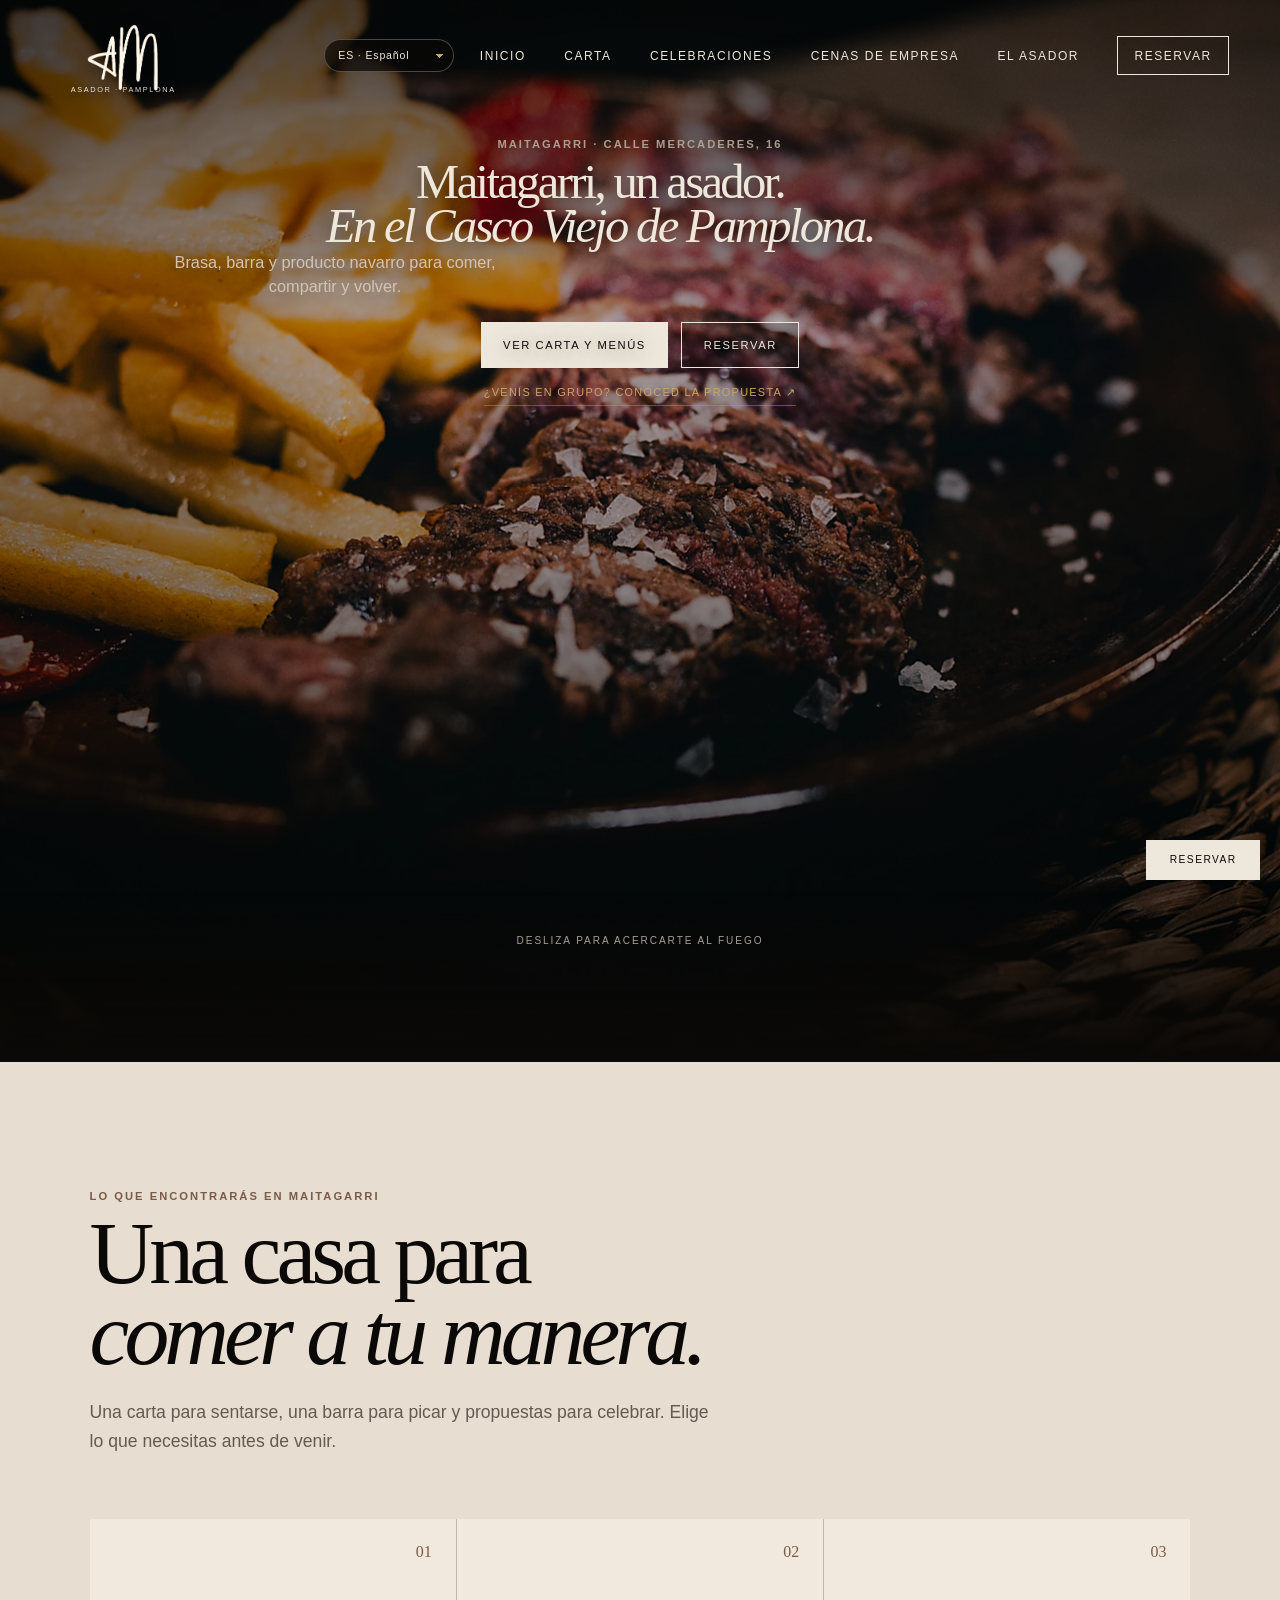
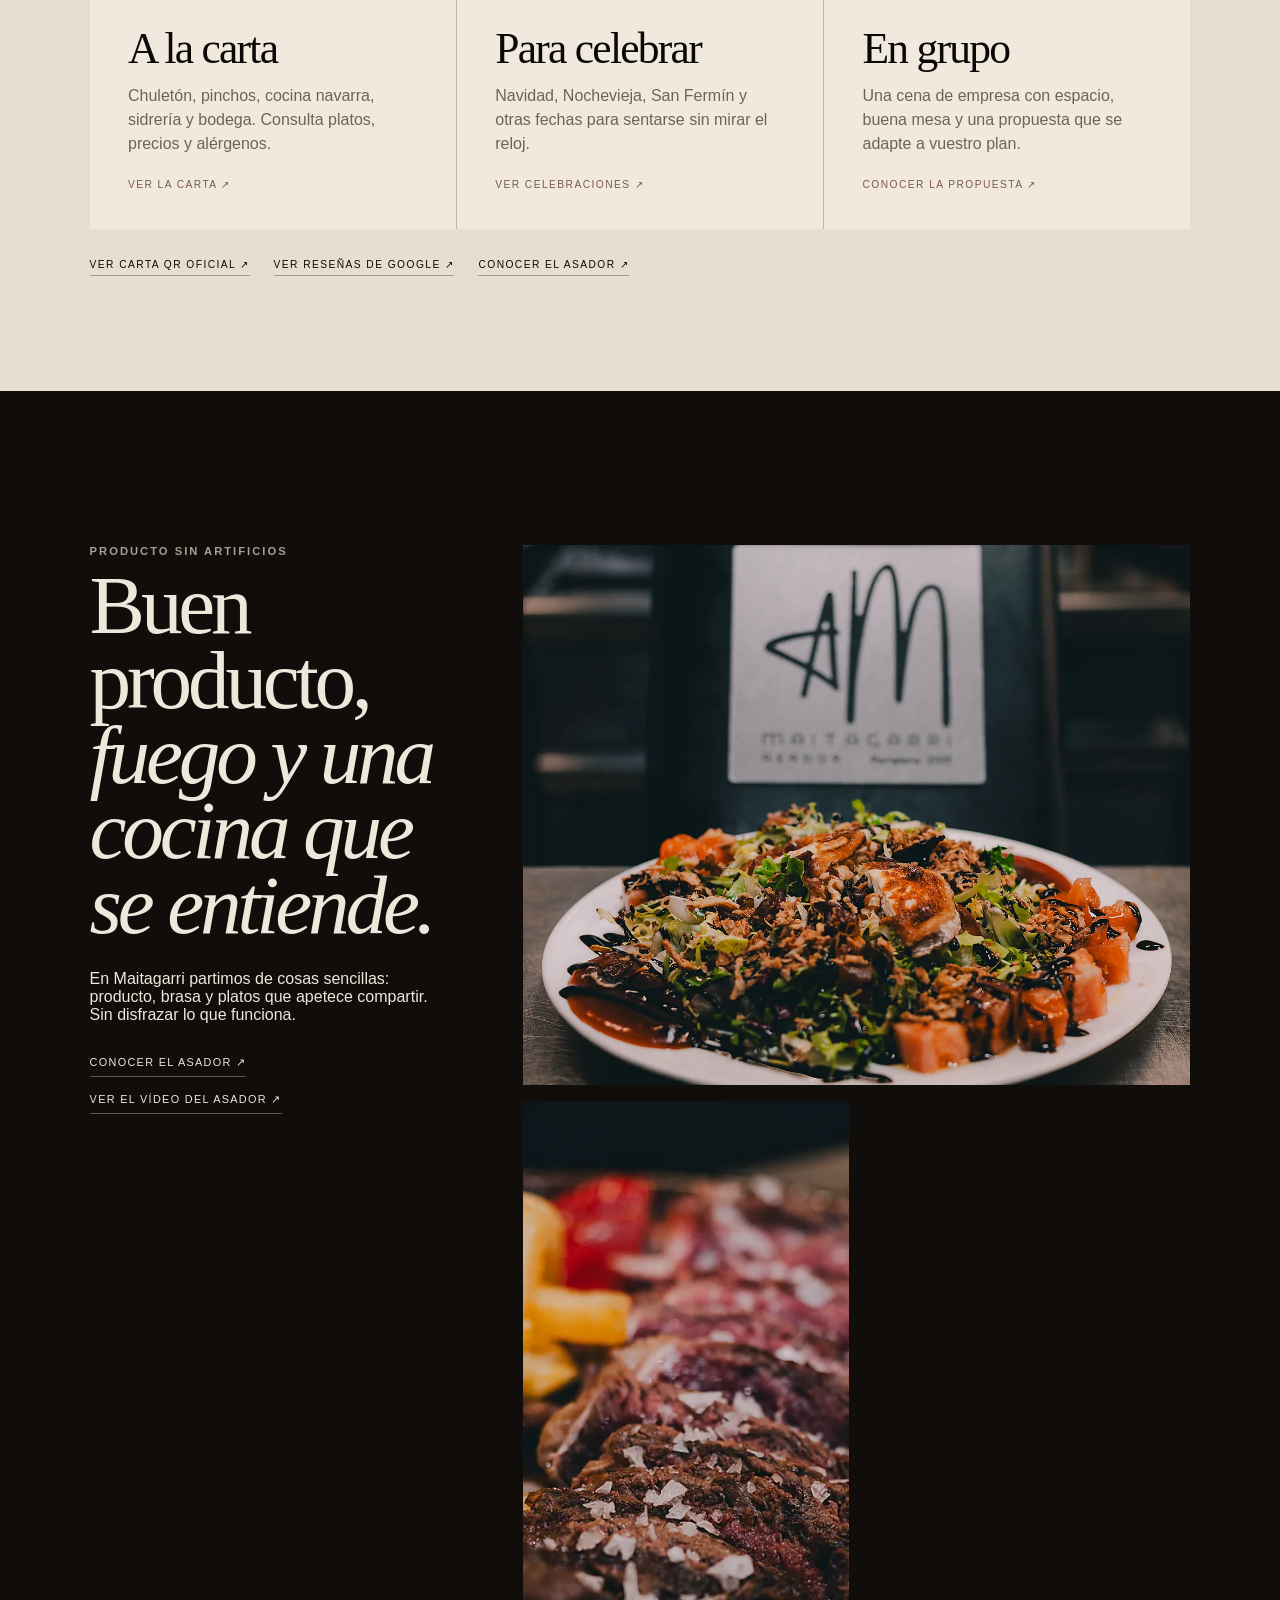
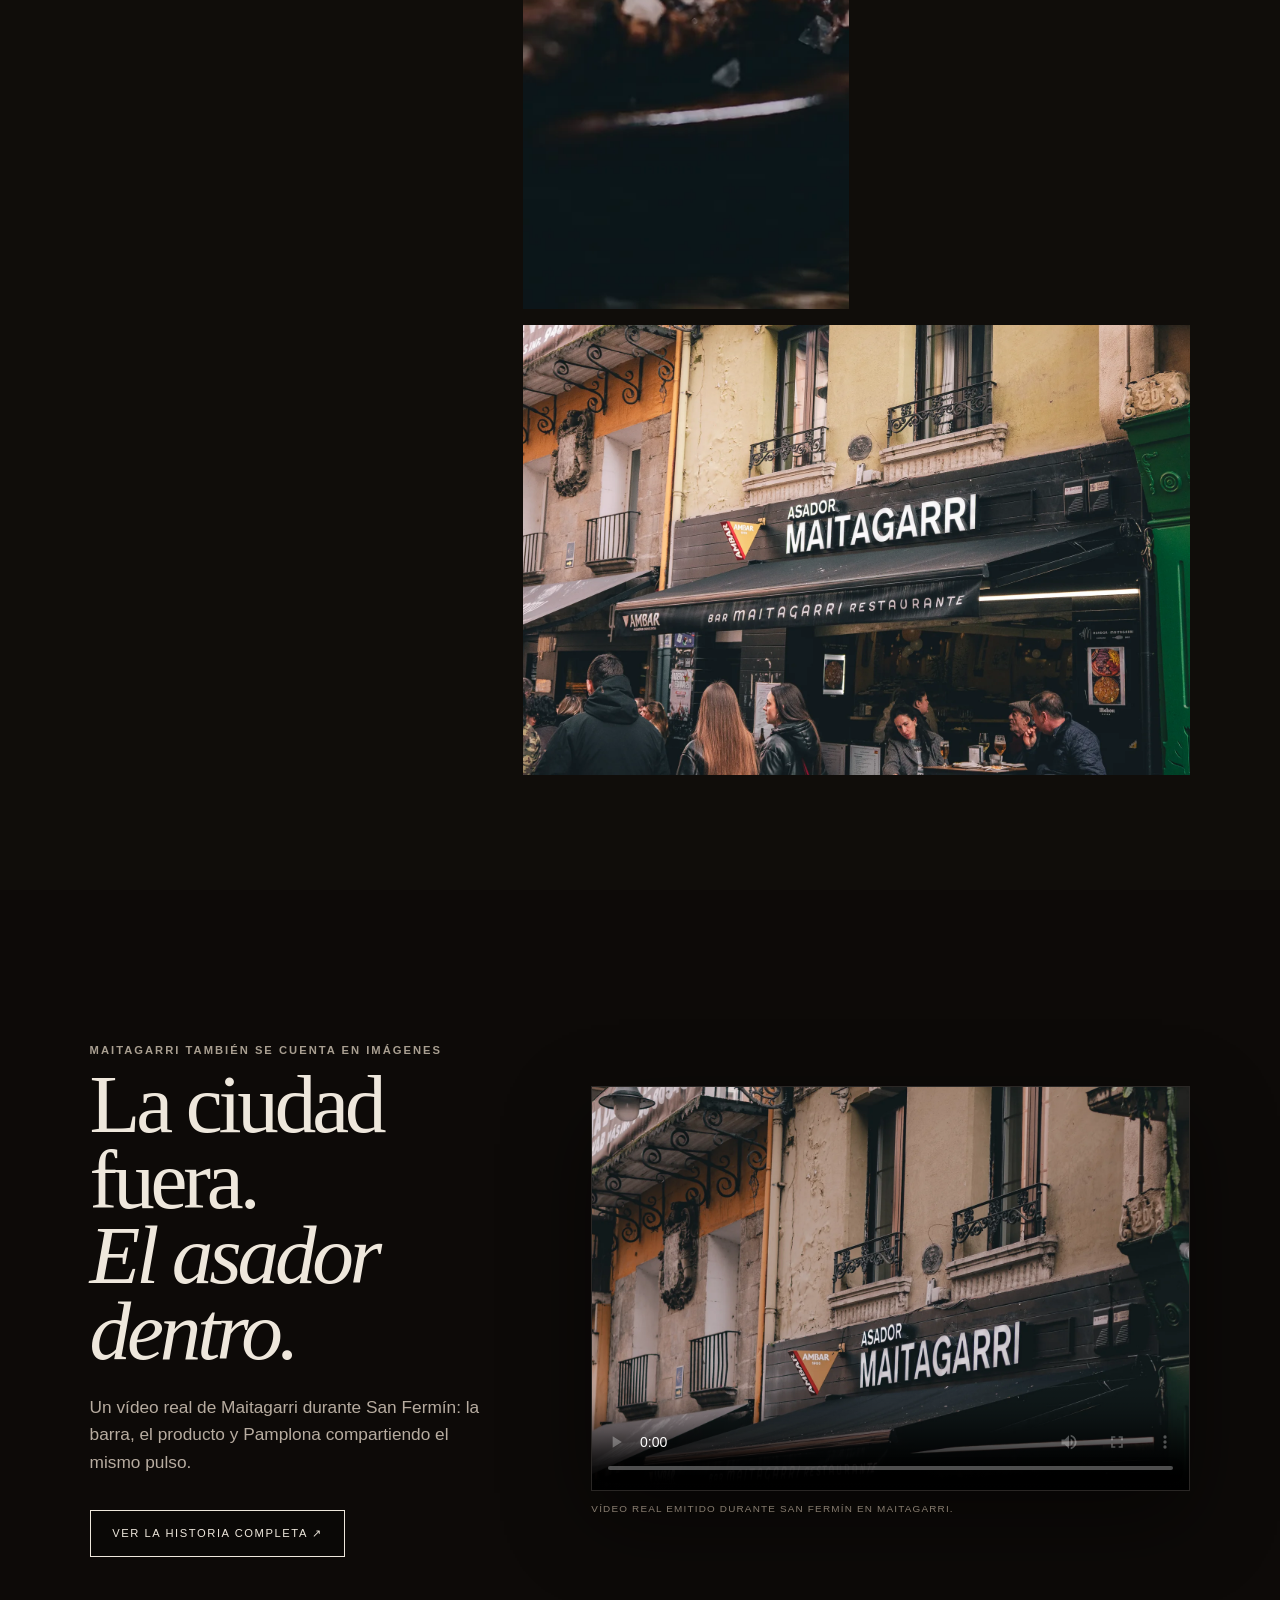
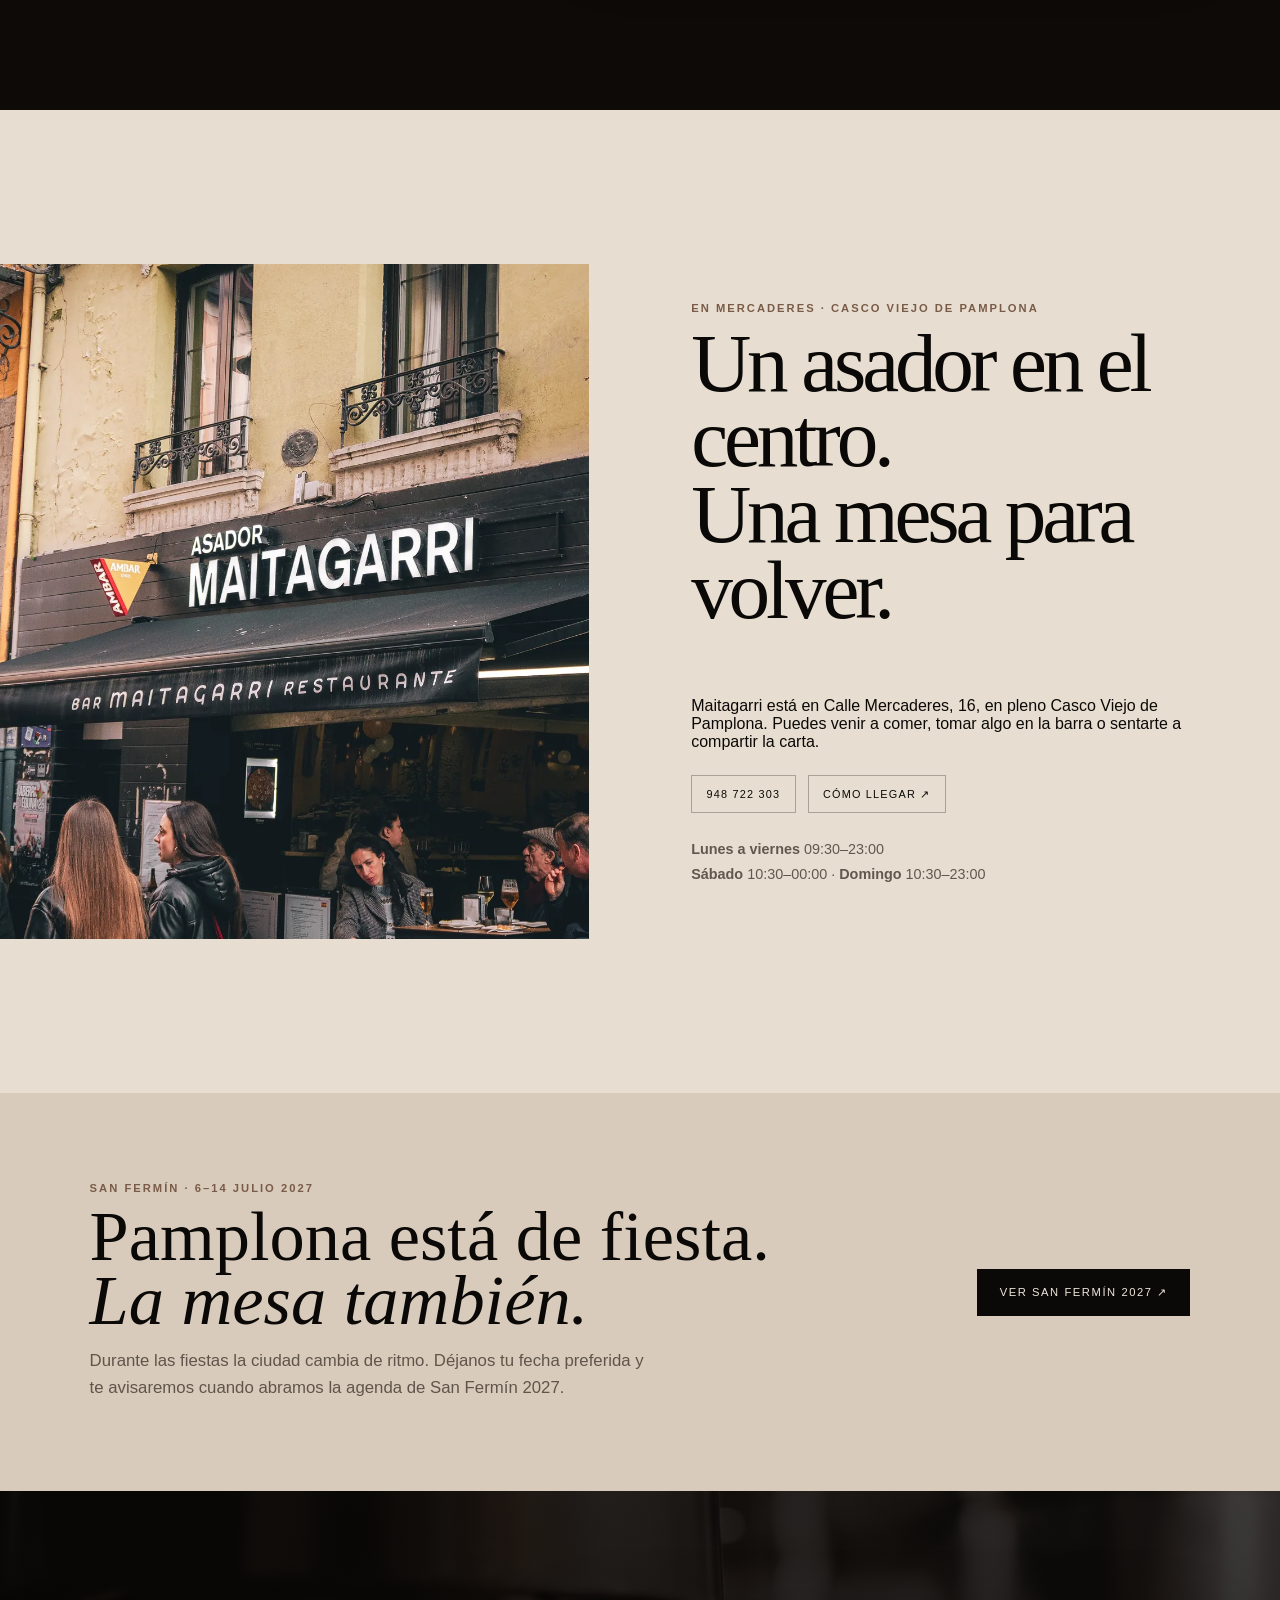
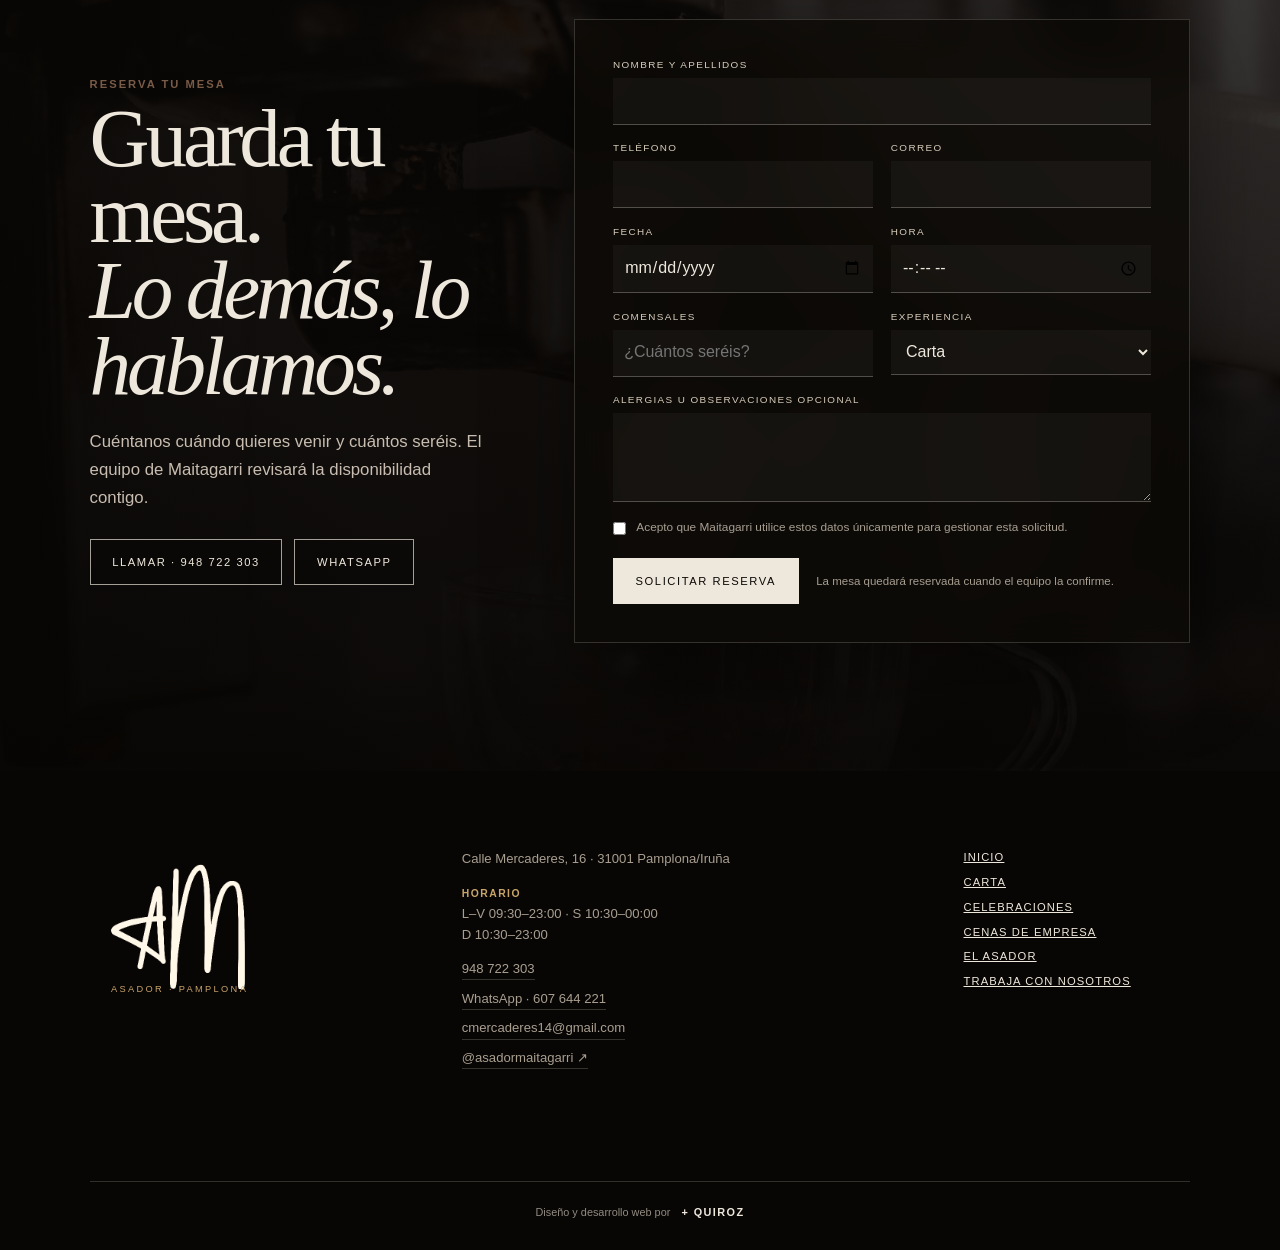
==== commit a64487ef: "Actualiza carta 2026 e incorpora idiomas" ====
--- a/index.html
+++ b/index.html
@@ -95,6 +95,6 @@
   </main>
   <footer id="contacto"><div class="footer-brand"><img src="assets/brand/maitagarri-am-original.png" alt="Maitagarri" class="footer-logo"><span>ASADOR · PAMPLONA</span></div><div class="footer-contact"><p>Calle Mercaderes, 16 · 31001 Pamplona/Iruña</p><p class="footer-hours"><strong>Horario</strong><br>L–V 09:30–23:00 · S 10:30–00:00<br>D 10:30–23:00</p><a href="tel:+34948722303">948 722 303</a><a href="https://wa.me/34607644221" target="_blank" rel="noopener noreferrer">WhatsApp · 607 644 221</a><a href="mailto:cmercaderes14@gmail.com">cmercaderes14@gmail.com</a><a href="https://www.instagram.com/asadormaitagarri/" target="_blank" rel="noopener noreferrer">@asadormaitagarri ↗</a></div><nav aria-label="Enlaces del pie"><a href="#inicio">Inicio</a><a href="carta.html">Carta</a><a href="celebraciones.html">Celebraciones</a><a href="cenas-de-empresa.html">Cenas de empresa</a><a href="el-asador.html">El asador</a><a href="trabaja-con-nosotros.html">Trabaja con nosotros</a></nav><a class="quiroz-signature" href="https://quirozstudio.es" target="_blank" rel="noopener noreferrer" aria-label="Diseño y desarrollo web por Quiroz, visitar quirozstudio.es"><span>Diseño y desarrollo web por</span><strong>+ QUIROZ</strong></a></footer>
   <div class="quick-actions" aria-label="Acción rápida"><a class="quick-action quick-reserve" href="tel:+34948722303" aria-label="Reservar llamando a Maitagarri">Reservar</a></div>
-  <script src="script.js?v=16" defer></script>
+  <script src="script.js?v=16" defer></script><script src="i18n.js?v=1" defer></script>
 </body>
 </html>
--- a/styles.css
+++ b/styles.css
@@ -1,6 +1,10 @@
 :root{--ink:#0b0907;--paper:#eee7dc;--ember:#e45722;--gold:#c9a56a;--muted:#a99f91;--line:rgba(238,231,220,.18)}*{box-sizing:border-box}html{scroll-behavior:smooth;background:var(--ink)}body{margin:0;background:var(--ink);color:var(--paper);font-family:Arial,Helvetica,sans-serif;overflow-x:hidden}body.intro-active{overflow:hidden}a{color:inherit}img{display:block;max-width:100%}.skip-link{position:fixed;left:1rem;top:-5rem;z-index:1000;background:var(--paper);color:var(--ink);padding:.8rem 1rem}.skip-link:focus{top:1rem}.intro{position:fixed;inset:0;z-index:999;background:#030201;display:grid;place-items:center;transition:opacity .65s ease,visibility .65s}.intro.done{opacity:0;visibility:hidden}.intro-logo{width:min(280px,54vw);color:var(--paper);filter:drop-shadow(0 0 24px rgba(228,87,34,.34));opacity:0;transform:scale(.94);animation:introLogo 2.3s .45s ease forwards}.intro-ember{position:absolute;width:6px;height:6px;border-radius:50%;background:#ffb14a;box-shadow:0 0 20px 8px #e45722,0 0 90px 35px rgba(228,87,34,.24);animation:ember 2.8s ease forwards}.intro-smoke{position:absolute;width:60vw;height:40vh;background:radial-gradient(ellipse,rgba(210,205,195,.14),transparent 68%);filter:blur(40px);transform:translateY(34%);animation:smokeIntro 3s ease forwards}.intro-skip{position:absolute;right:1.2rem;bottom:1.2rem;border:0;border-bottom:1px solid var(--muted);background:none;color:var(--muted);padding:.5rem;font:inherit;cursor:pointer}.site-header{position:fixed;z-index:100;inset:0 0 auto;display:flex;justify-content:space-between;align-items:center;padding:1.1rem clamp(1rem,4vw,4rem);transition:background .35s,backdrop-filter .35s}.site-header.scrolled{background:rgba(11,9,7,.78);backdrop-filter:blur(16px);border-bottom:1px solid var(--line)}.brand{width:112px;color:var(--paper)}.brand img{width:100%}.site-header nav{display:flex;align-items:center;gap:clamp(1rem,3vw,2.8rem);font-size:.75rem;letter-spacing:.13em;text-transform:uppercase}.site-header nav a{text-decoration:none}.nav-cta{border:1px solid var(--paper);padding:.72rem 1rem}.menu-toggle{display:none;background:none;border:1px solid var(--line);color:var(--paper);padding:.65rem .8rem}.hero{height:118svh;min-height:760px;position:relative;overflow:hidden;background:radial-gradient(circle at 61% 52%,#3b160b 0,#120b08 27%,#050403 66%)}.hero:after{content:"";position:absolute;inset:0;background:linear-gradient(90deg,rgba(4,3,2,.88) 0,rgba(4,3,2,.25) 47%,rgba(4,3,2,.54)),linear-gradient(0deg,var(--ink),transparent 25%);z-index:8}.hero-atmosphere{position:absolute;inset:-10%;background:radial-gradient(circle at 62% 61%,rgba(255,88,23,.32),transparent 23%);animation:breathe 4s ease-in-out infinite}.grill{position:absolute;z-index:2;left:36%;top:52%;width:78%;height:30%;transform:perspective(700px) rotateX(66deg) rotateZ(-7deg);background:repeating-linear-gradient(90deg,transparent 0 30px,rgba(90,86,78,.72) 31px 37px,transparent 38px 67px);filter:drop-shadow(0 12px 9px #000)}.steak-wrap{position:absolute;z-index:5;width:min(68vw,980px);left:43%;top:43%;transform:translate(-10%,-10%) rotate(-3deg);filter:drop-shadow(0 50px 40px rgba(0,0,0,.78));will-change:transform}.steak-wrap img{width:100%;position:relative;z-index:2}.steak-glow{position:absolute;inset:20% 10% 10%;background:#e84716;filter:blur(60px);opacity:.42}.smoke{position:absolute;z-index:4;width:60vw;height:50vh;border-radius:50%;filter:blur(55px);opacity:.23;background:radial-gradient(ellipse,rgba(210,203,190,.65),transparent 64%);animation:smoke 9s ease-in-out infinite}.smoke-back{left:28%;top:18%}.smoke-front{z-index:7;right:-12%;bottom:10%;animation-delay:-4s}.embers{position:absolute;z-index:6;inset:20% 0 0 42%;background-image:radial-gradient(circle,#ffbe66 0 1px,transparent 2px),radial-gradient(circle,#e45722 0 2px,transparent 3px);background-size:83px 91px,127px 143px;animation:sparks 5s linear infinite;mask-image:linear-gradient(transparent,#000 28%,transparent 90%)}.hero-copy{position:absolute;z-index:10;left:clamp(1.2rem,7vw,7rem);top:29%;max-width:520px}.eyebrow,.kicker{font-size:.7rem;letter-spacing:.26em;text-transform:uppercase;color:var(--gold)}h1,h2,h3,p{margin-top:0}h1,h2{font-family:Georgia,'Times New Roman',serif;font-weight:400}h1{font-size:clamp(3.8rem,7.5vw,7.8rem);line-height:.82;letter-spacing:-.055em;margin:.7rem 0 2rem}h1 em,h2 em{color:var(--gold);font-weight:400}.hero-actions{display:flex;gap:.8rem}.button{display:inline-flex;text-decoration:none;text-transform:uppercase;letter-spacing:.14em;font-size:.7rem;padding:1rem 1.35rem;border:1px solid var(--paper);transition:.25s}.button:hover,.button:focus-visible{transform:translateY(-2px);box-shadow:0 10px 25px rgba(0,0,0,.28)}.button-solid{background:var(--paper);color:var(--ink)}.button-ghost{background:rgba(0,0,0,.2)}.scroll-cue{position:absolute;z-index:10;bottom:10%;left:50%;transform:translateX(-50%);font-size:.63rem;letter-spacing:.19em;text-transform:uppercase;color:var(--muted)}.section{padding:clamp(6rem,12vw,11rem) clamp(1.2rem,7vw,7rem)}.manifesto{background:var(--paper);color:var(--ink)}.manifesto>h2,.section-heading h2,.people-intro h2{font-size:clamp(3rem,7vw,7rem);line-height:.93;letter-spacing:-.055em}.manifesto>h2 span{color:#7c7165}.manifesto-grid{display:grid;grid-template-columns:1fr 1fr;gap:12vw;align-items:end;margin-top:6rem}.manifesto-grid>p{font:clamp(1.3rem,2.3vw,2.2rem)/1.45 Georgia,serif}.manifesto figure{margin:0 0 -17rem}.manifesto figure img{width:100%;height:55vh;object-fit:cover}.manifesto figcaption{font-size:.65rem;letter-spacing:.18em;text-transform:uppercase;margin-top:.7rem}.experiences{padding-top:20rem;background:#15110e}.section-heading{max-width:850px}.experience-panels{display:flex;height:68vh;min-height:520px;gap:.65rem;margin-top:5rem}.experience{position:relative;flex:1;overflow:hidden;cursor:pointer;padding:1.5rem;display:flex;align-items:flex-end;background:linear-gradient(0deg,rgba(0,0,0,.88),rgba(0,0,0,.05)),var(--image) center/cover;transition:flex .65s cubic-bezier(.2,.7,.1,1);isolation:isolate}.experience:before{content:"";position:absolute;inset:0;background:#120e0a;opacity:.5;transition:.4s;z-index:-1}.experience.active,.experience:hover,.experience:focus{flex:2.4}.experience.active:before,.experience:hover:before,.experience:focus:before{opacity:.05}.experience-number{position:absolute;top:1.3rem;right:1.3rem;color:var(--gold);font:1rem Georgia}.experience-copy{max-width:390px}.experience h3{font:clamp(2.3rem,4vw,4.6rem)/1 Georgia;margin:0 0 .8rem}.experience p,.experience a{opacity:0;transform:translateY(10px);transition:.4s .1s;pointer-events:none}.experience.active p,.experience.active a,.experience:hover p,.experience:hover a,.experience:focus p,.experience:focus a{opacity:1;transform:none;pointer-events:auto}.experience a{text-transform:uppercase;font-size:.65rem;letter-spacing:.16em}.review-slot{padding:clamp(5rem,10vw,9rem) max(7vw,1.2rem);background:#0c0a08;border-block:1px solid var(--line)}.review-slot span{color:var(--gold);font-size:.65rem;letter-spacing:.18em;text-transform:uppercase}.review-slot p{max-width:1000px;font:clamp(2rem,4.8vw,5rem)/1.1 Georgia;color:#8e867b;margin:1.5rem 0 0}.menu-preview{display:grid;grid-template-columns:1.1fr .9fr;gap:8vw;align-items:center;background:#ddd3c5;color:var(--ink)}.menu-image{margin-left:-7vw}.menu-image img{height:76vh;width:100%;object-fit:cover}.menu-content h2,.pinchos h2,.location h2,.reserve h2{font-size:clamp(3.3rem,6.5vw,7rem);line-height:.91;letter-spacing:-.05em}.menu-content>p:not(.kicker){font:1.2rem/1.6 Georgia;max-width:600px}.menu-categories{display:flex;flex-wrap:wrap;gap:.7rem;margin:2rem 0}.menu-categories span{border:1px solid rgba(11,9,7,.25);padding:.7rem .9rem;font-size:.68rem;text-transform:uppercase;letter-spacing:.12em}.pending-note{font:italic .9rem/1.5 Arial!important;color:#6e6358}.pinchos{background:#e8dfd3;color:var(--ink);overflow:hidden}.pinchos-title{position:relative;z-index:2}.pincho-track{display:grid;grid-template-columns:1.2fr .48fr;gap:3vw;align-items:end;margin:4rem -2vw 0 8vw}.pincho-track figure{margin:0}.pincho-main img{height:65vh;width:100%;object-fit:cover}.pincho-human img{height:48vh;width:100%;object-fit:cover}.pincho-note{text-align:right;margin:1rem 3vw 0;font-size:.72rem;letter-spacing:.12em;text-transform:uppercase}.people{background:#15110e}.people-grid{display:grid;grid-template-columns:1fr 1fr;gap:1rem;margin-top:5rem}.people-grid figure{margin:0;overflow:hidden}.people-grid img{width:100%;height:70vh;object-fit:cover;transition:transform .8s}.people-grid figure:hover img{transform:scale(1.025)}.people-grid .wide{grid-column:1/-1}.people-grid .wide img{height:80vh}.location{display:grid;grid-template-columns:1fr 1fr;gap:8vw;align-items:center;background:#d7cdc0;color:var(--ink)}.location-photo{margin-left:-7vw}.location-photo img{width:100%;height:75vh;object-fit:cover}.reserve{min-height:90vh;position:relative;display:grid;place-items:center;text-align:center;overflow:hidden}.reserve-bg{position:absolute;inset:0;background:linear-gradient(rgba(8,6,4,.48),rgba(8,6,4,.9)),url('assets/web/familia.webp') center/cover;filter:saturate(.75)}.reserve-content{position:relative;z-index:2}.reserve-content p{color:#c8bdb0}.disabled{opacity:.7;cursor:not-allowed}.review-conversion{background:var(--paper);color:var(--ink)}footer{display:grid;grid-template-columns:1fr 1.4fr .7fr;gap:3rem;padding:5rem max(7vw,1.2rem) 2rem;background:#080604;align-items:start}.footer-logo{width:170px}.footer-logo+div{color:var(--muted);font-size:.85rem}footer nav{display:flex;flex-direction:column;gap:.8rem;font-size:.7rem;letter-spacing:.1em;text-transform:uppercase}.quiroz-signature{grid-column:1/-1;margin-top:4rem;padding-top:1.5rem;border-top:1px solid var(--line);display:flex;align-items:center;justify-content:center;gap:.7rem;text-decoration:none;color:#928b82;font-size:.68rem}.quiroz-signature strong{color:var(--paper);letter-spacing:.13em}:focus-visible{outline:2px solid #ffb14a;outline-offset:4px}@keyframes introLogo{35%{opacity:.15}65%,100%{opacity:1;transform:scale(1)}}@keyframes ember{0%{opacity:0;transform:translateY(50px)}35%{opacity:1}100%{opacity:.15;transform:translateY(-80px) scale(9)}}@keyframes smokeIntro{0%{opacity:0;transform:translateY(40%)}60%{opacity:.6}100%{opacity:0;transform:translateY(-20%) scale(1.6)}}@keyframes breathe{50%{opacity:.72;transform:scale(1.08)}}@keyframes smoke{50%{transform:translate(7%,-8%) scale(1.15);opacity:.16}}@keyframes sparks{to{background-position:15px -190px,-20px -240px}}
 @media(max-width:760px){.site-header{padding:.9rem 1rem}.brand{width:88px}.menu-toggle{display:block}.site-header nav{position:absolute;top:100%;left:0;right:0;display:none;flex-direction:column;align-items:stretch;background:rgba(9,7,5,.96);padding:1.2rem}.site-header nav.open{display:flex}.hero{height:105svh;min-height:660px}.hero-copy{top:20%;left:1.2rem}.hero h1{font-size:clamp(3.7rem,18vw,5.5rem)}.steak-wrap{width:125vw;left:5%;top:54%;transform:rotate(-5deg)}.grill{left:-10%;top:62%;width:140%}.hero-actions{flex-wrap:wrap}.scroll-cue{bottom:4%;width:100%;text-align:center}.manifesto-grid,.menu-preview,.location{grid-template-columns:1fr}.manifesto-grid{gap:3rem;margin-top:3rem}.manifesto figure{margin:0 -1.2rem -11rem}.manifesto figure img{height:54vh}.experiences{padding-top:15rem}.experience-panels{height:auto;display:grid}.experience{min-height:55vh}.experience,.experience.active,.experience:hover,.experience:focus{flex:none}.experience p,.experience a{opacity:1;transform:none;pointer-events:auto}.menu-image,.location-photo{margin:0 -1.2rem}.menu-image img,.location-photo img{height:55vh}.pincho-track{display:flex;overflow-x:auto;scroll-snap-type:x mandatory;margin:3rem -1.2rem 0;padding:0 1.2rem}.pincho-track figure{min-width:84vw;scroll-snap-align:center}.pincho-main img,.pincho-human img{height:55vh}.people-grid{display:block}.people-grid figure{margin-bottom:1rem}.people-grid img,.people-grid .wide img{height:57vh}.location-copy{padding-top:2rem}footer{grid-template-columns:1fr}.quiroz-signature{grid-column:1;flex-wrap:wrap;margin-top:1rem}}
 @media(prefers-reduced-motion:reduce){html{scroll-behavior:auto}*,*:before,*:after{animation-duration:.01ms!important;animation-iteration-count:1!important;transition-duration:.01ms!important}.intro{display:none}.steak-wrap{transform:rotate(-3deg)}.embers{display:none}}
+
+/* Selector de idioma compartido con la carta QR. Es una herramienta de servicio, no otro color protagonista. */
+.language-switcher{display:flex;align-items:center;margin-left:auto;margin-right:clamp(.8rem,2vw,2rem)}.lang-select{appearance:none;min-width:130px;border:1px solid rgba(238,231,220,.28);border-radius:999px;background:rgba(11,9,7,.72);color:var(--paper);padding:.62rem 2rem .62rem .82rem;font:500 .66rem/1 Arial,Helvetica,sans-serif;letter-spacing:.08em;cursor:pointer;background-image:linear-gradient(45deg,transparent 50%,var(--gold) 50%),linear-gradient(135deg,var(--gold) 50%,transparent 50%);background-position:calc(100% - 13px) 50%,calc(100% - 9px) 50%;background-size:4px 4px,4px 4px;background-repeat:no-repeat}.lang-select:hover,.lang-select:focus-visible{border-color:var(--gold);background-color:rgba(11,9,7,.92)}.lang-select option{background:#15110e;color:var(--paper)}.sr-only{position:absolute!important;width:1px!important;height:1px!important;padding:0!important;margin:-1px!important;overflow:hidden!important;clip:rect(0,0,0,0)!important;white-space:nowrap!important;border:0!important}
+@media(max-width:760px){.site-header{flex-wrap:wrap}.site-header .brand{order:1}.language-switcher{order:2;margin-right:.6rem}.menu-toggle{order:3}.site-header nav{order:4}.lang-select{min-width:118px;padding:.58rem 1.75rem .58rem .72rem;font-size:.6rem}}
 
 /* Hero direction v2: producto centrado, limpio y con profundidad real */
 .hero:after{background:linear-gradient(0deg,var(--ink) 0,transparent 22%),radial-gradient(circle at 50% 52%,transparent 24%,rgba(4,3,2,.22) 72%);pointer-events:none}
